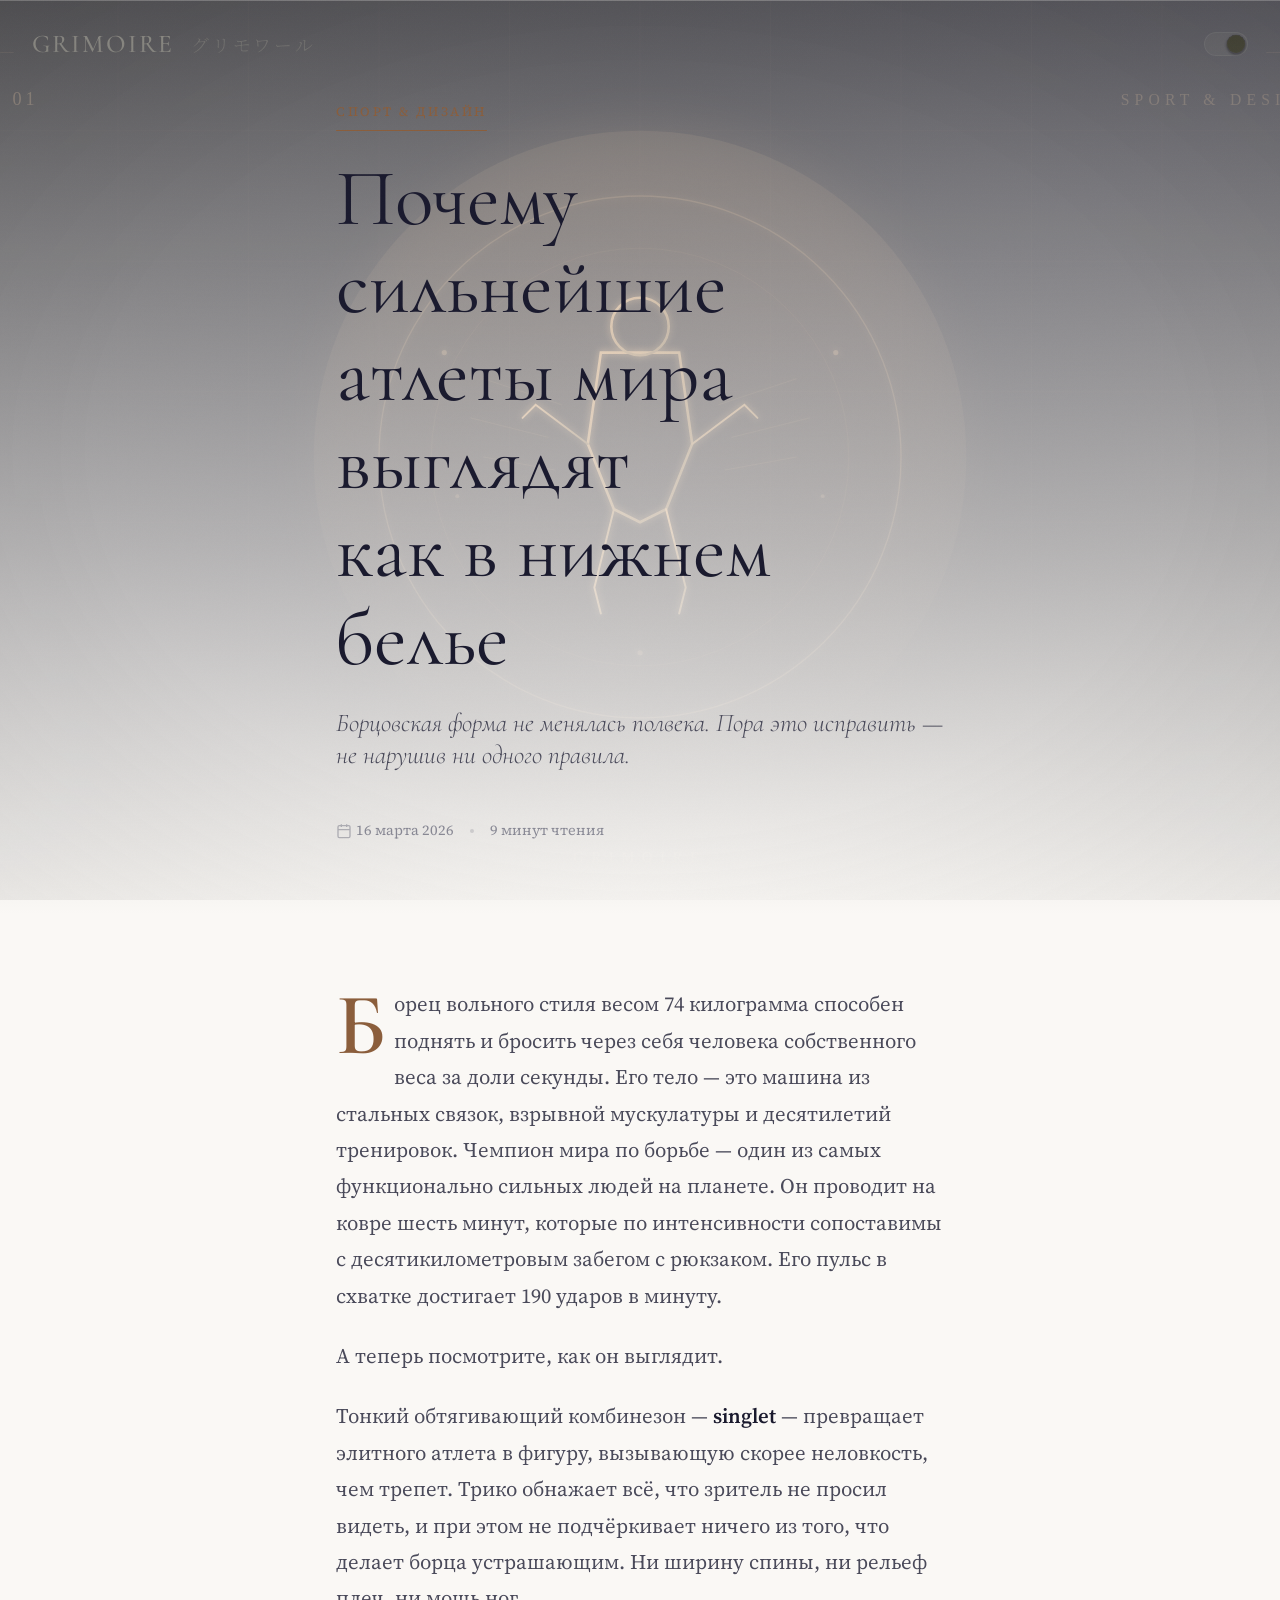
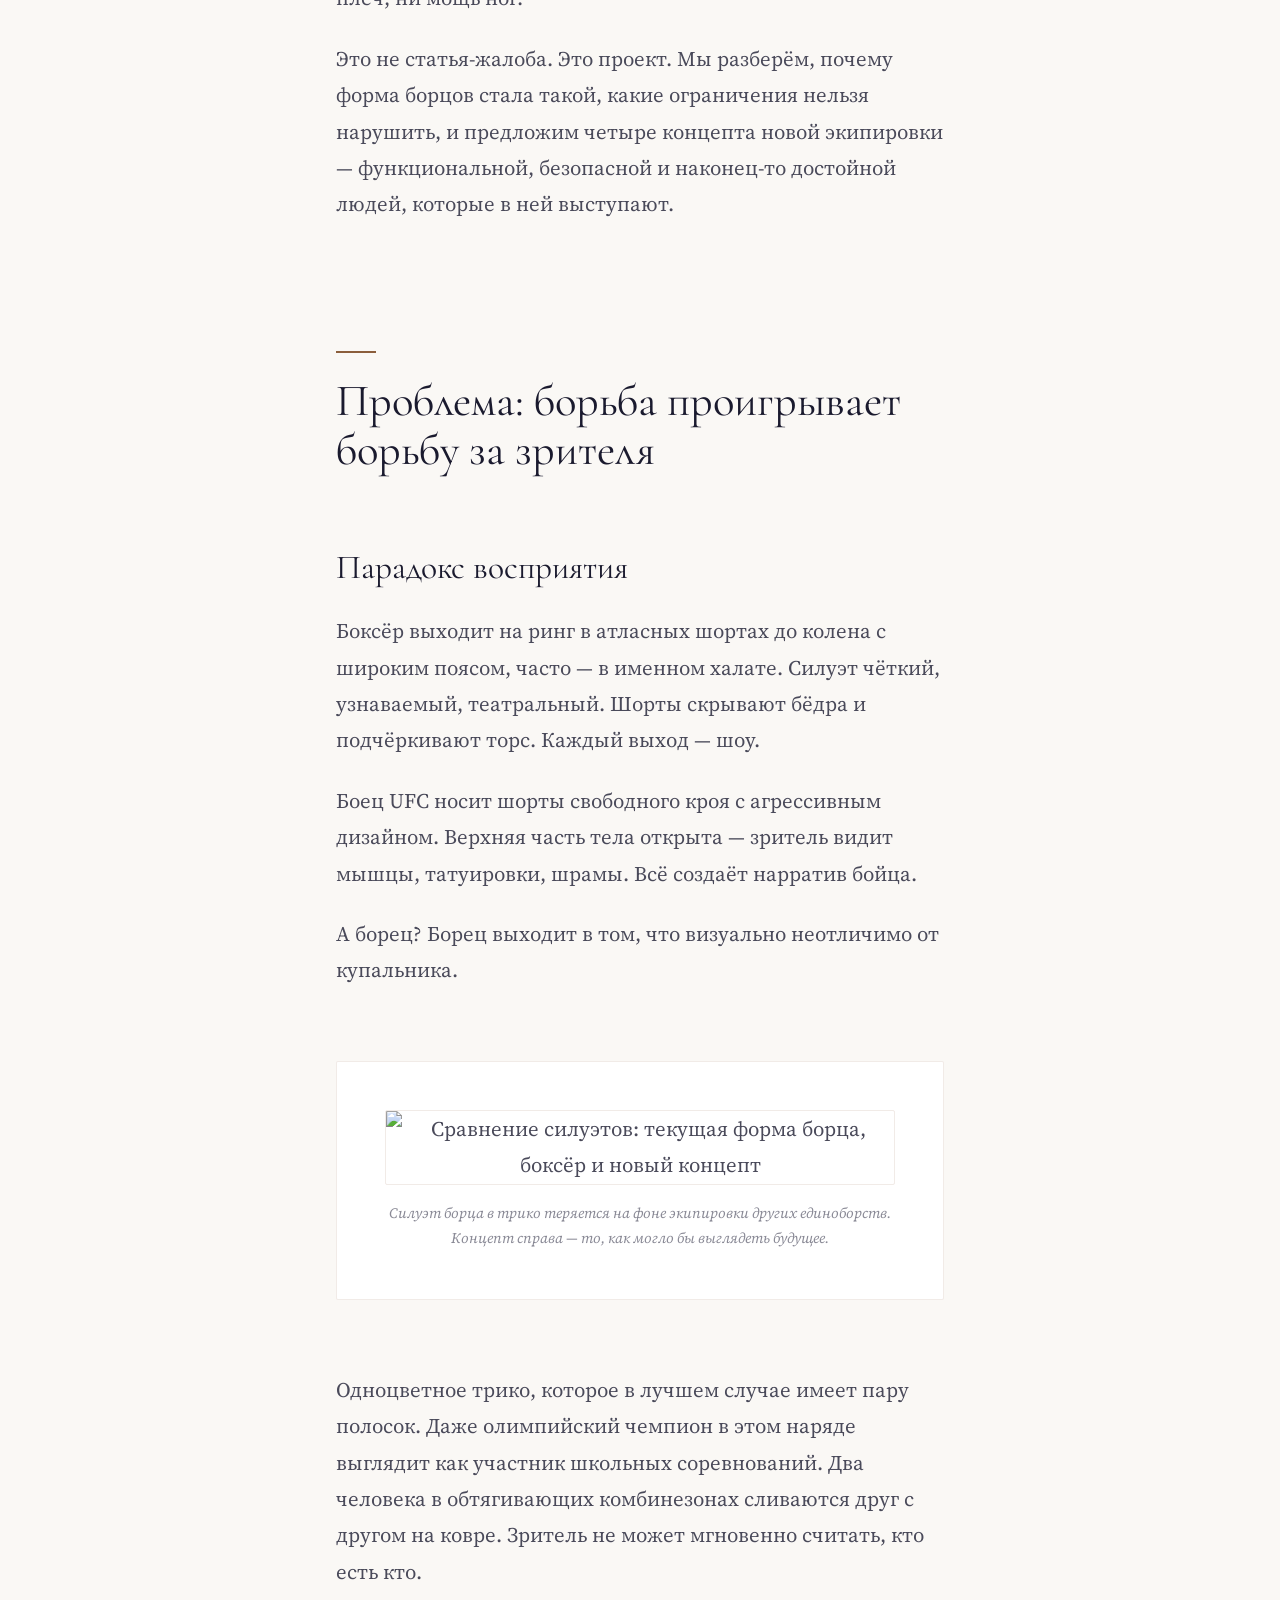
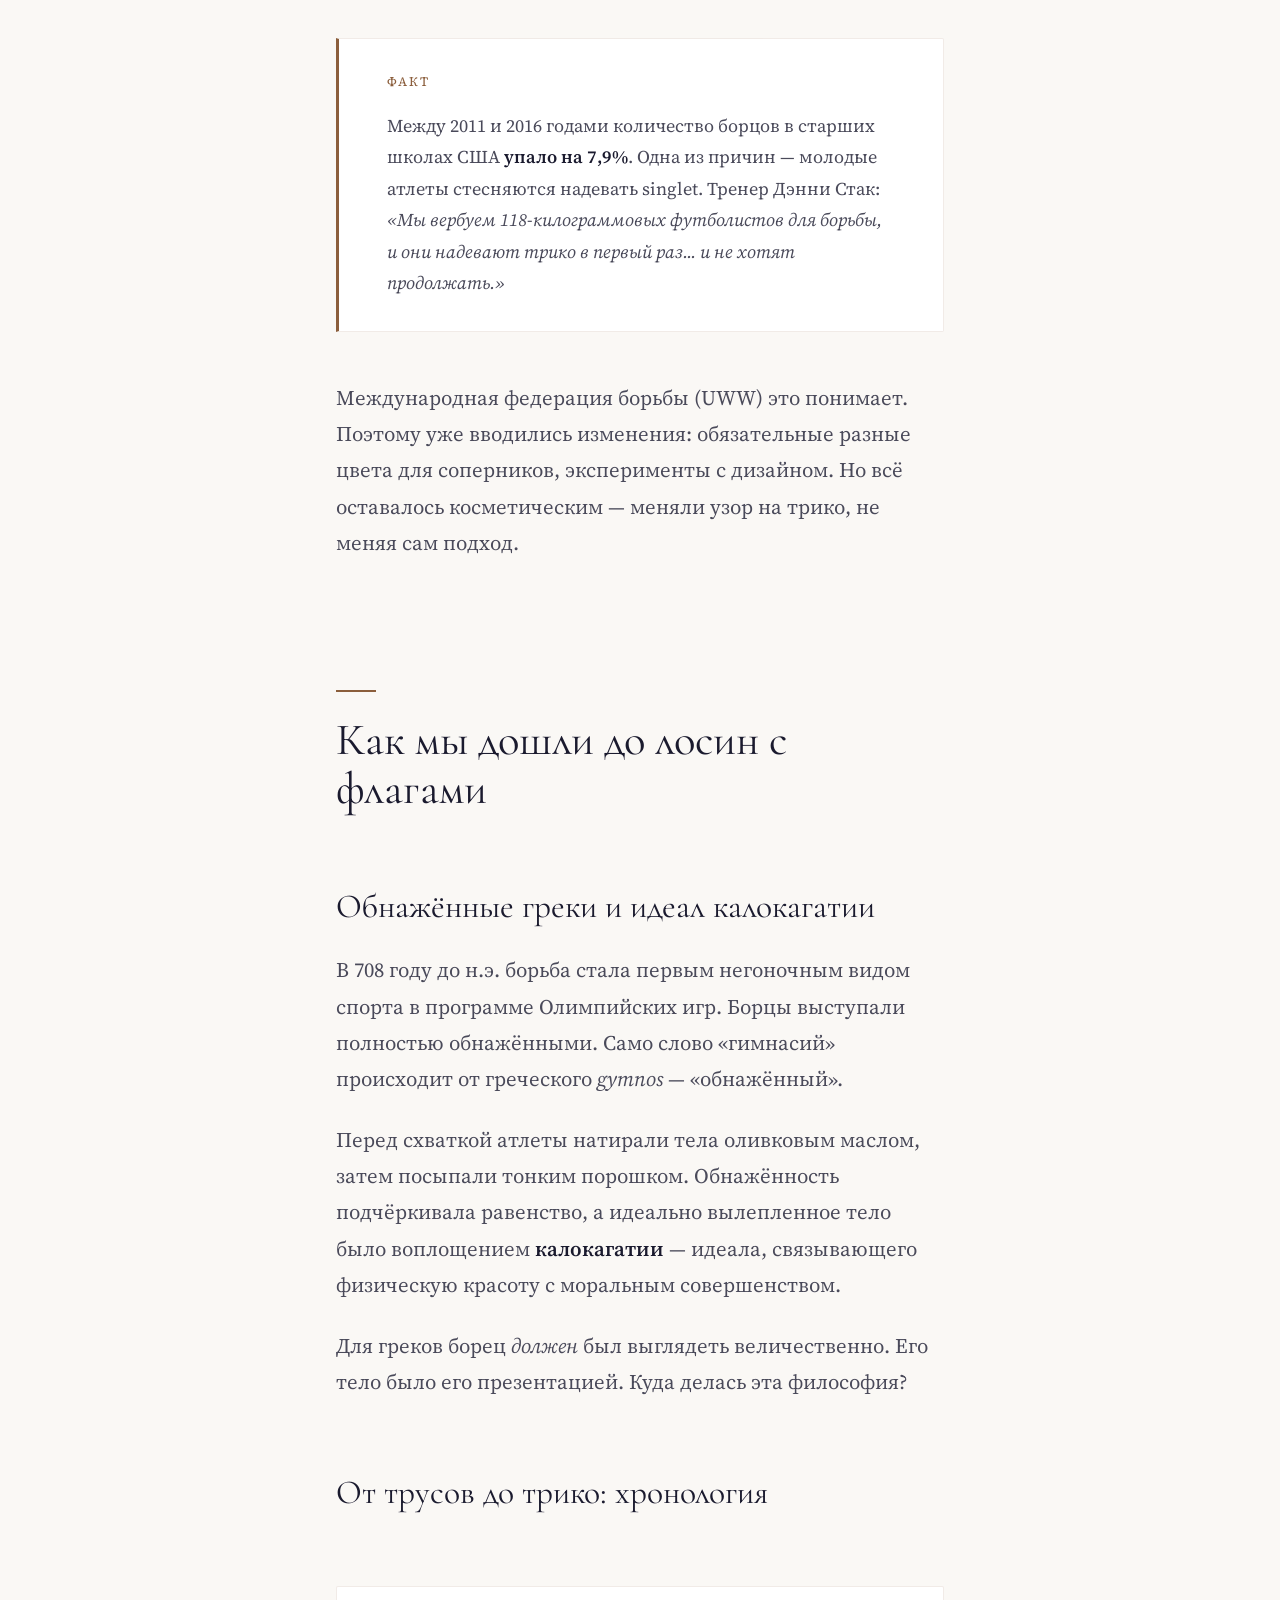
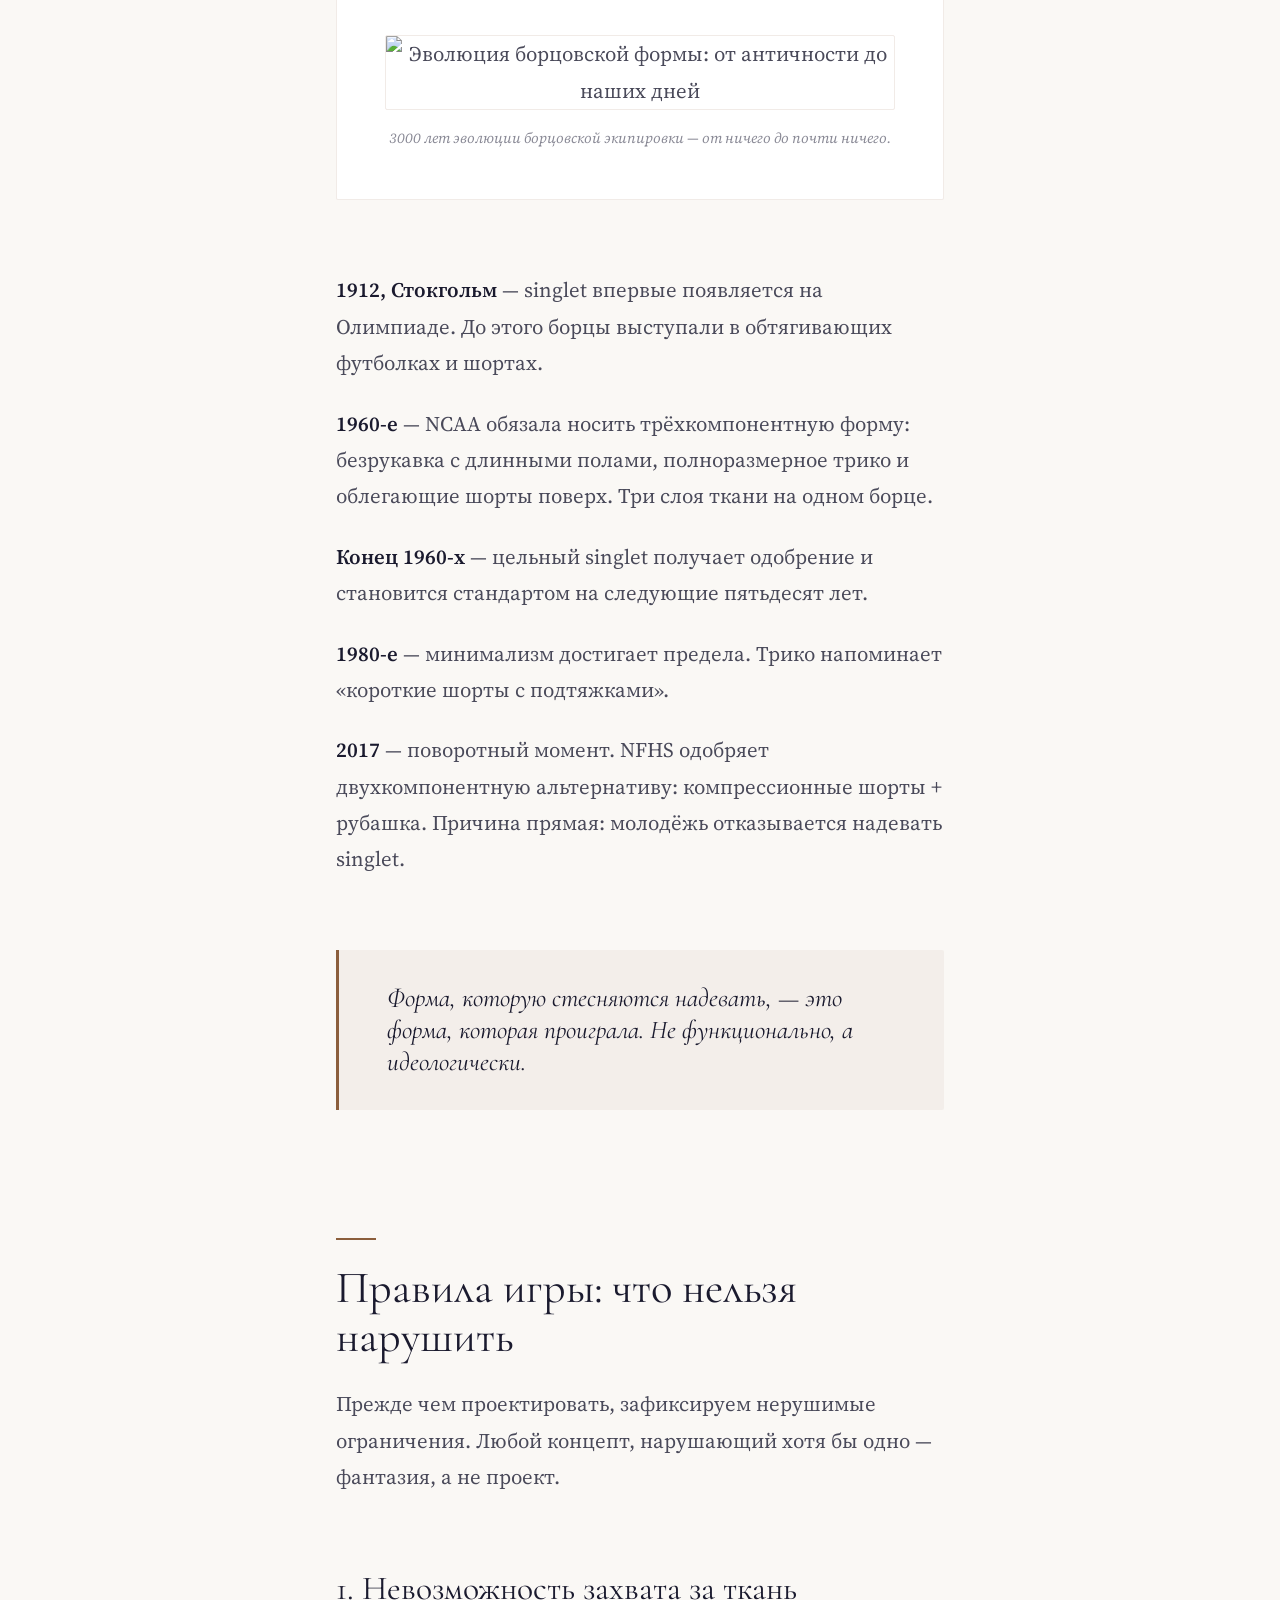
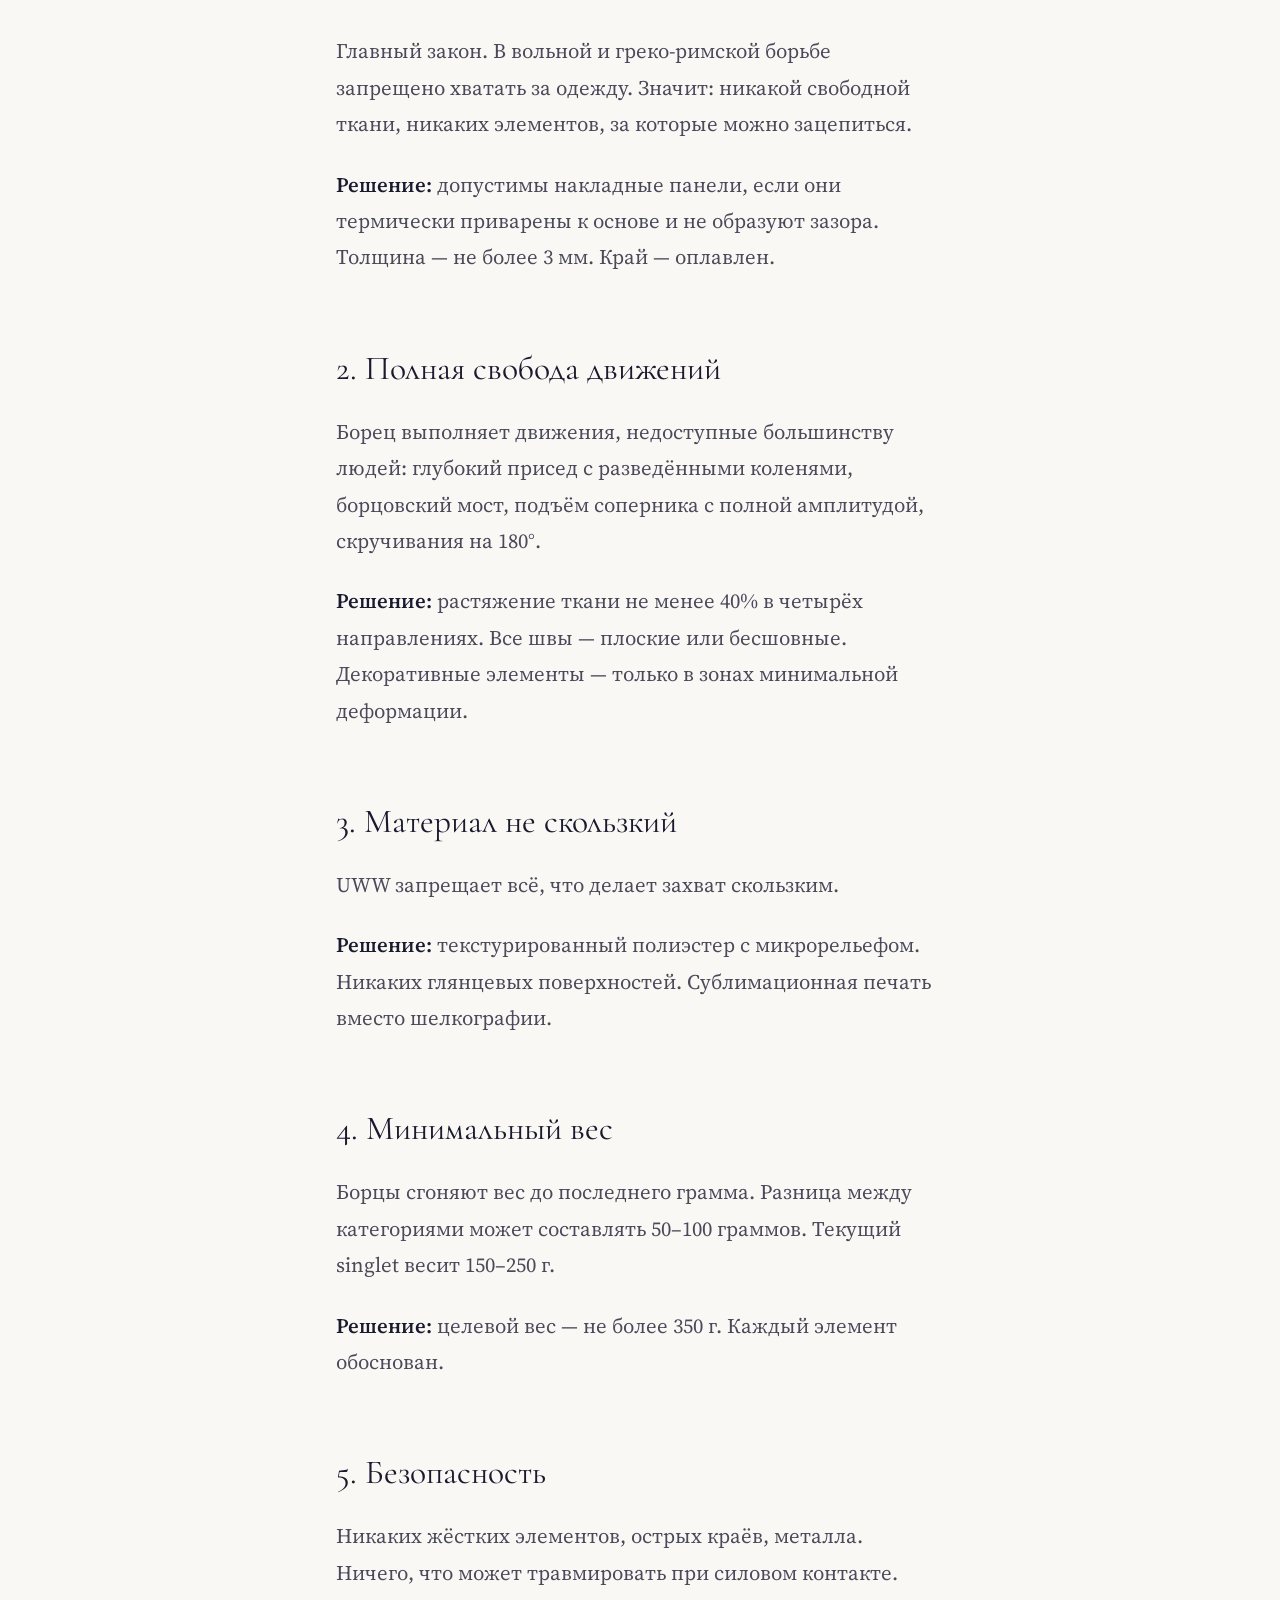
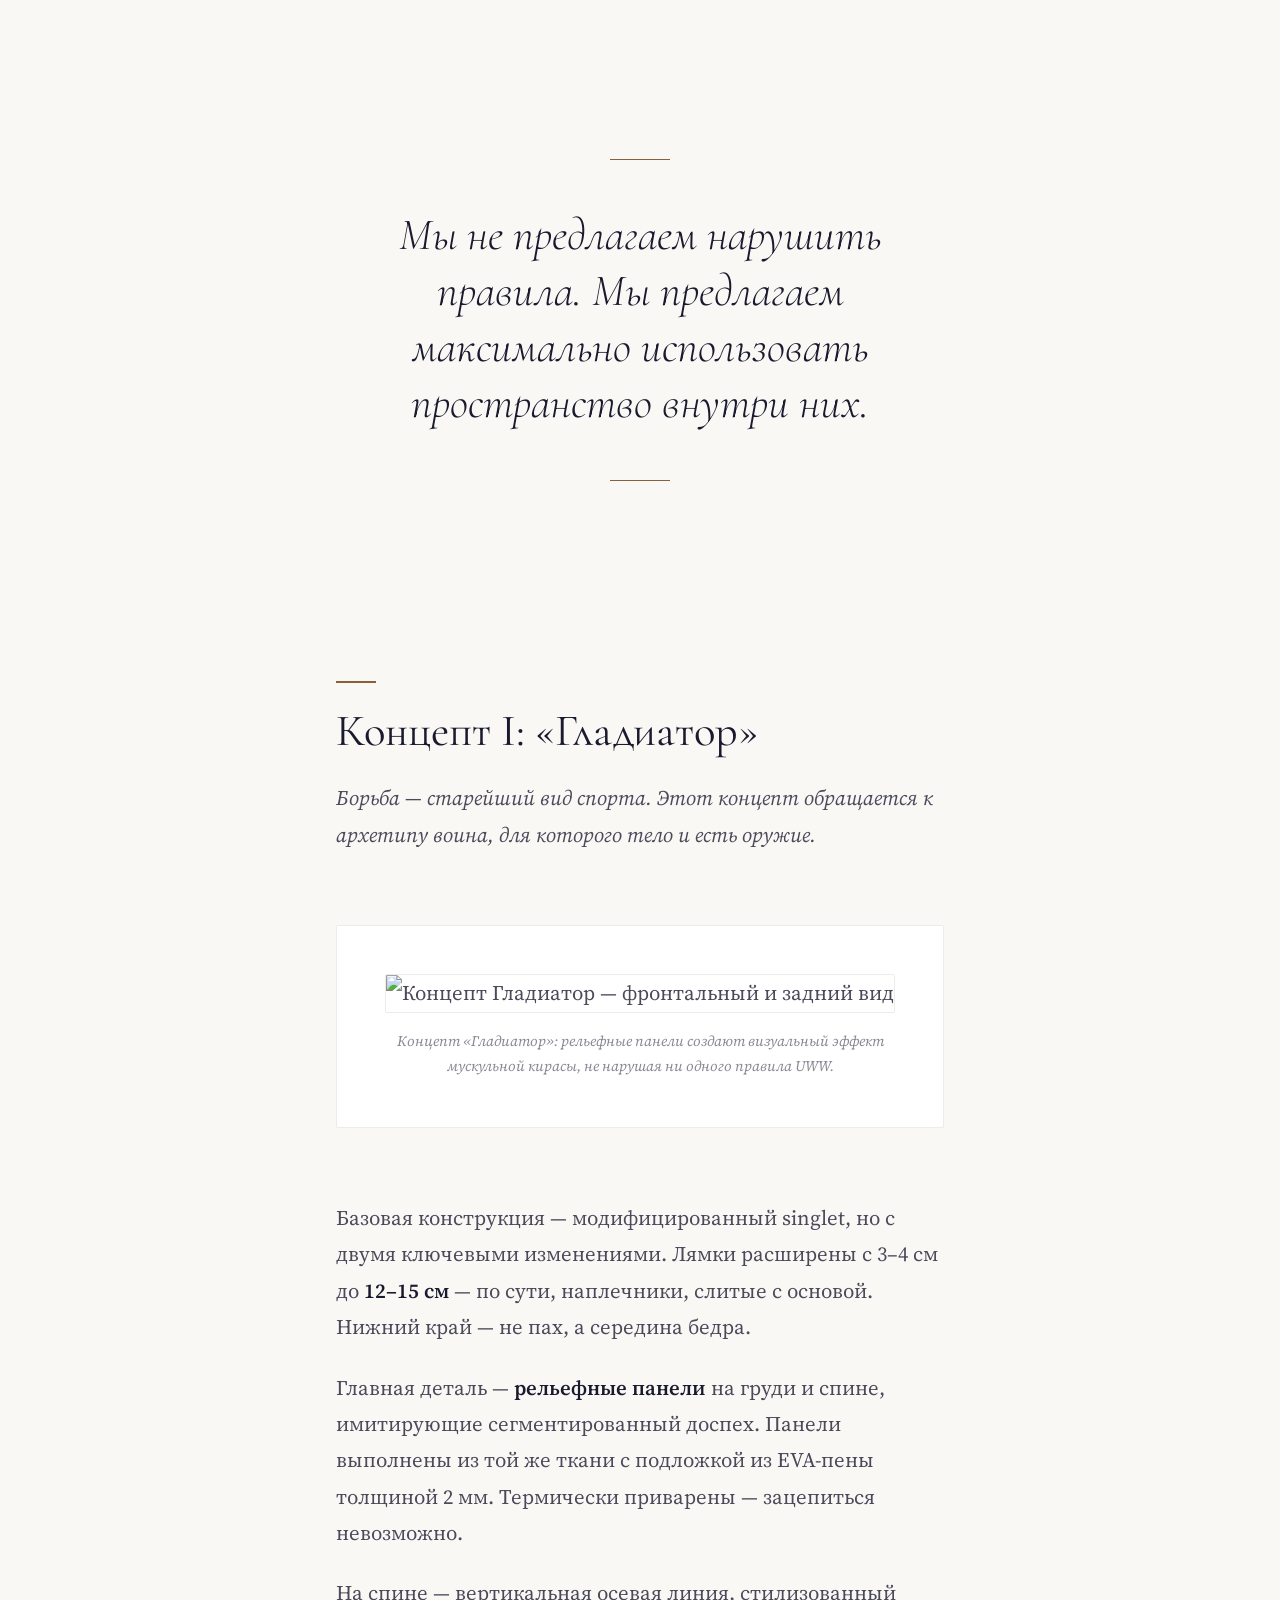
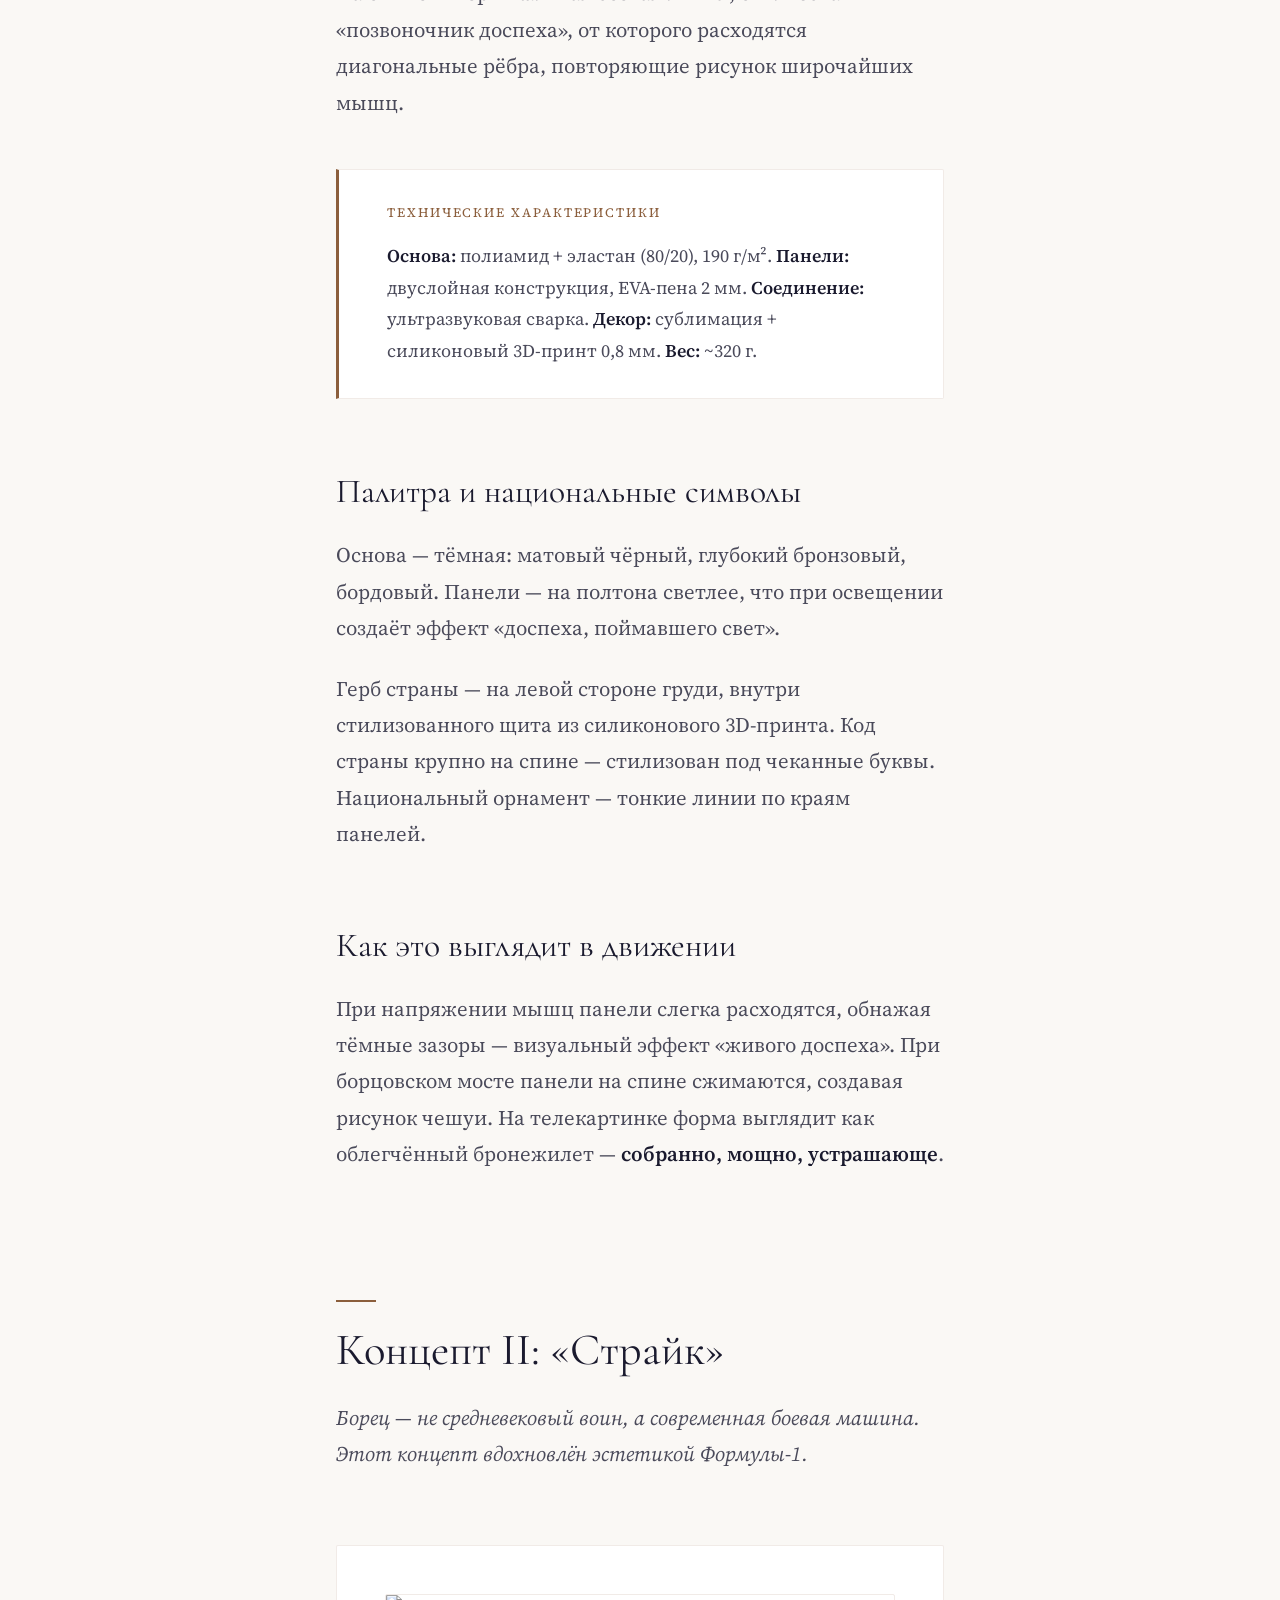
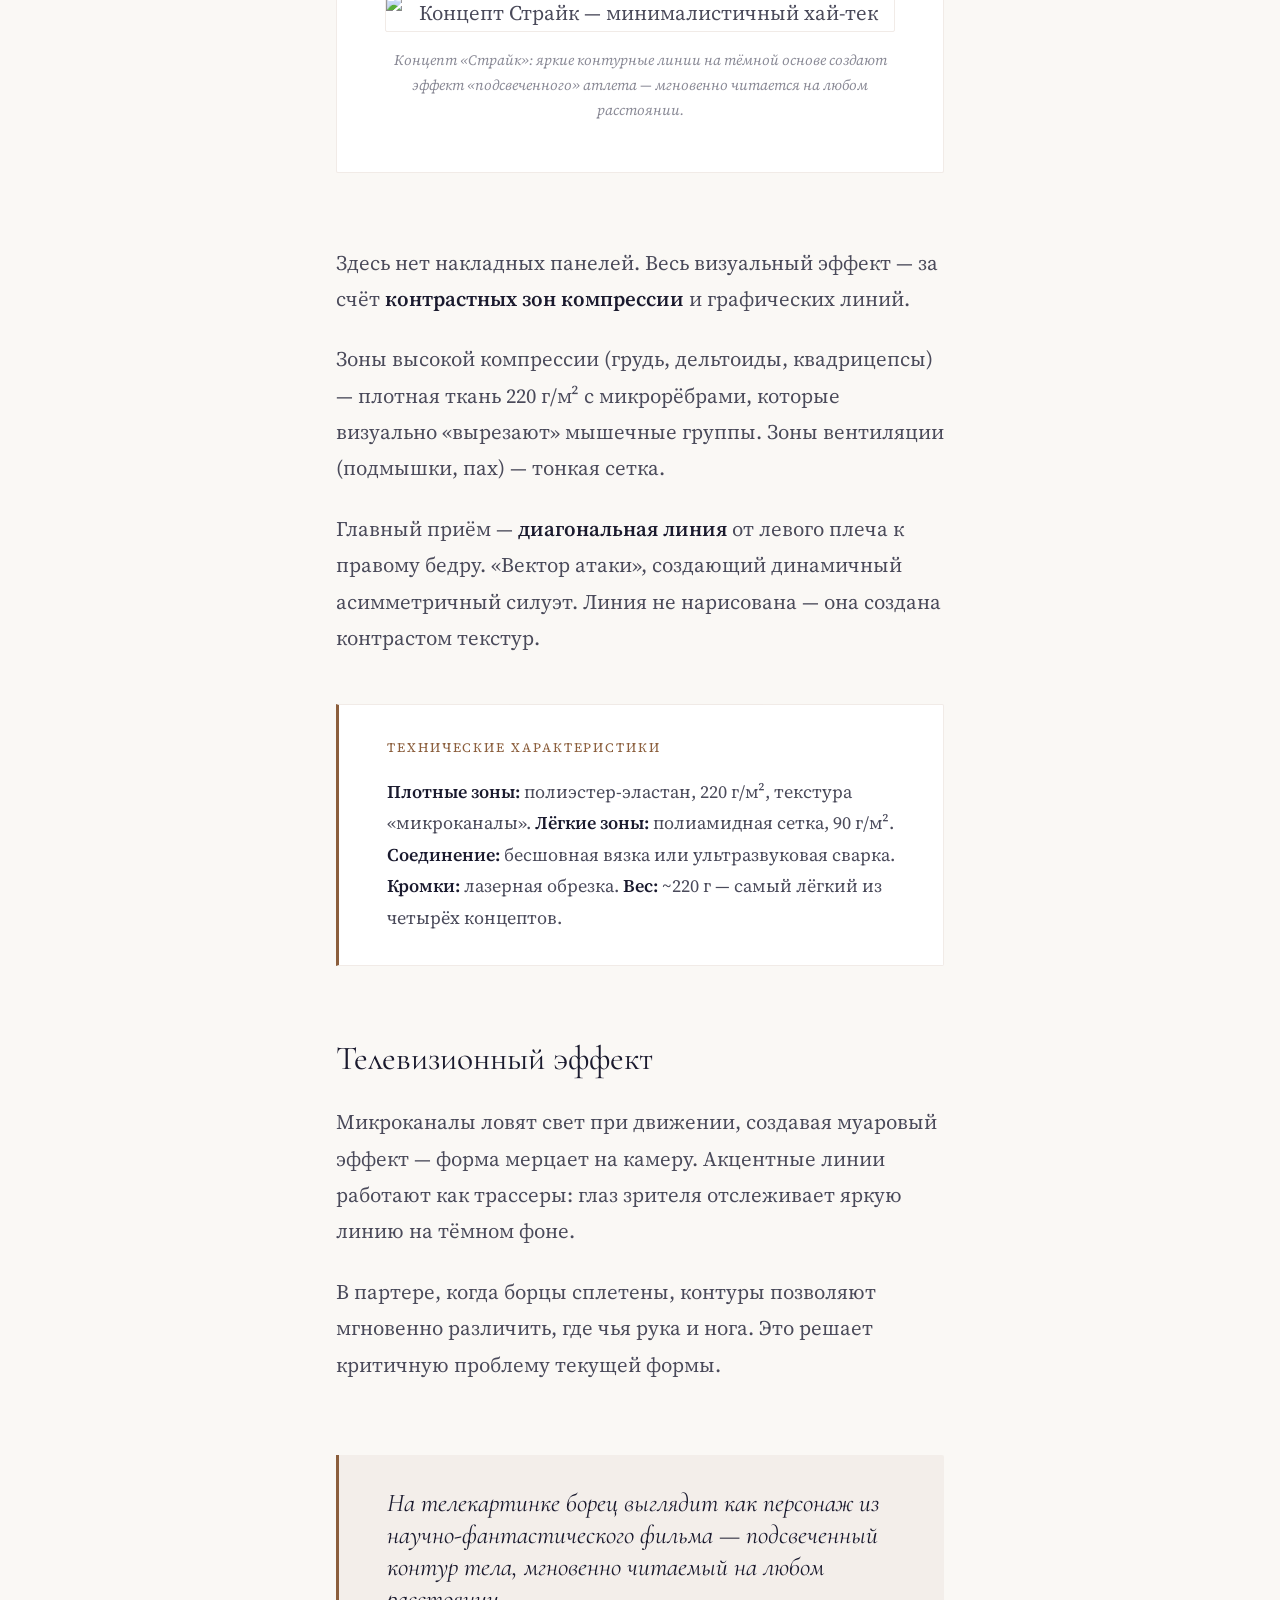
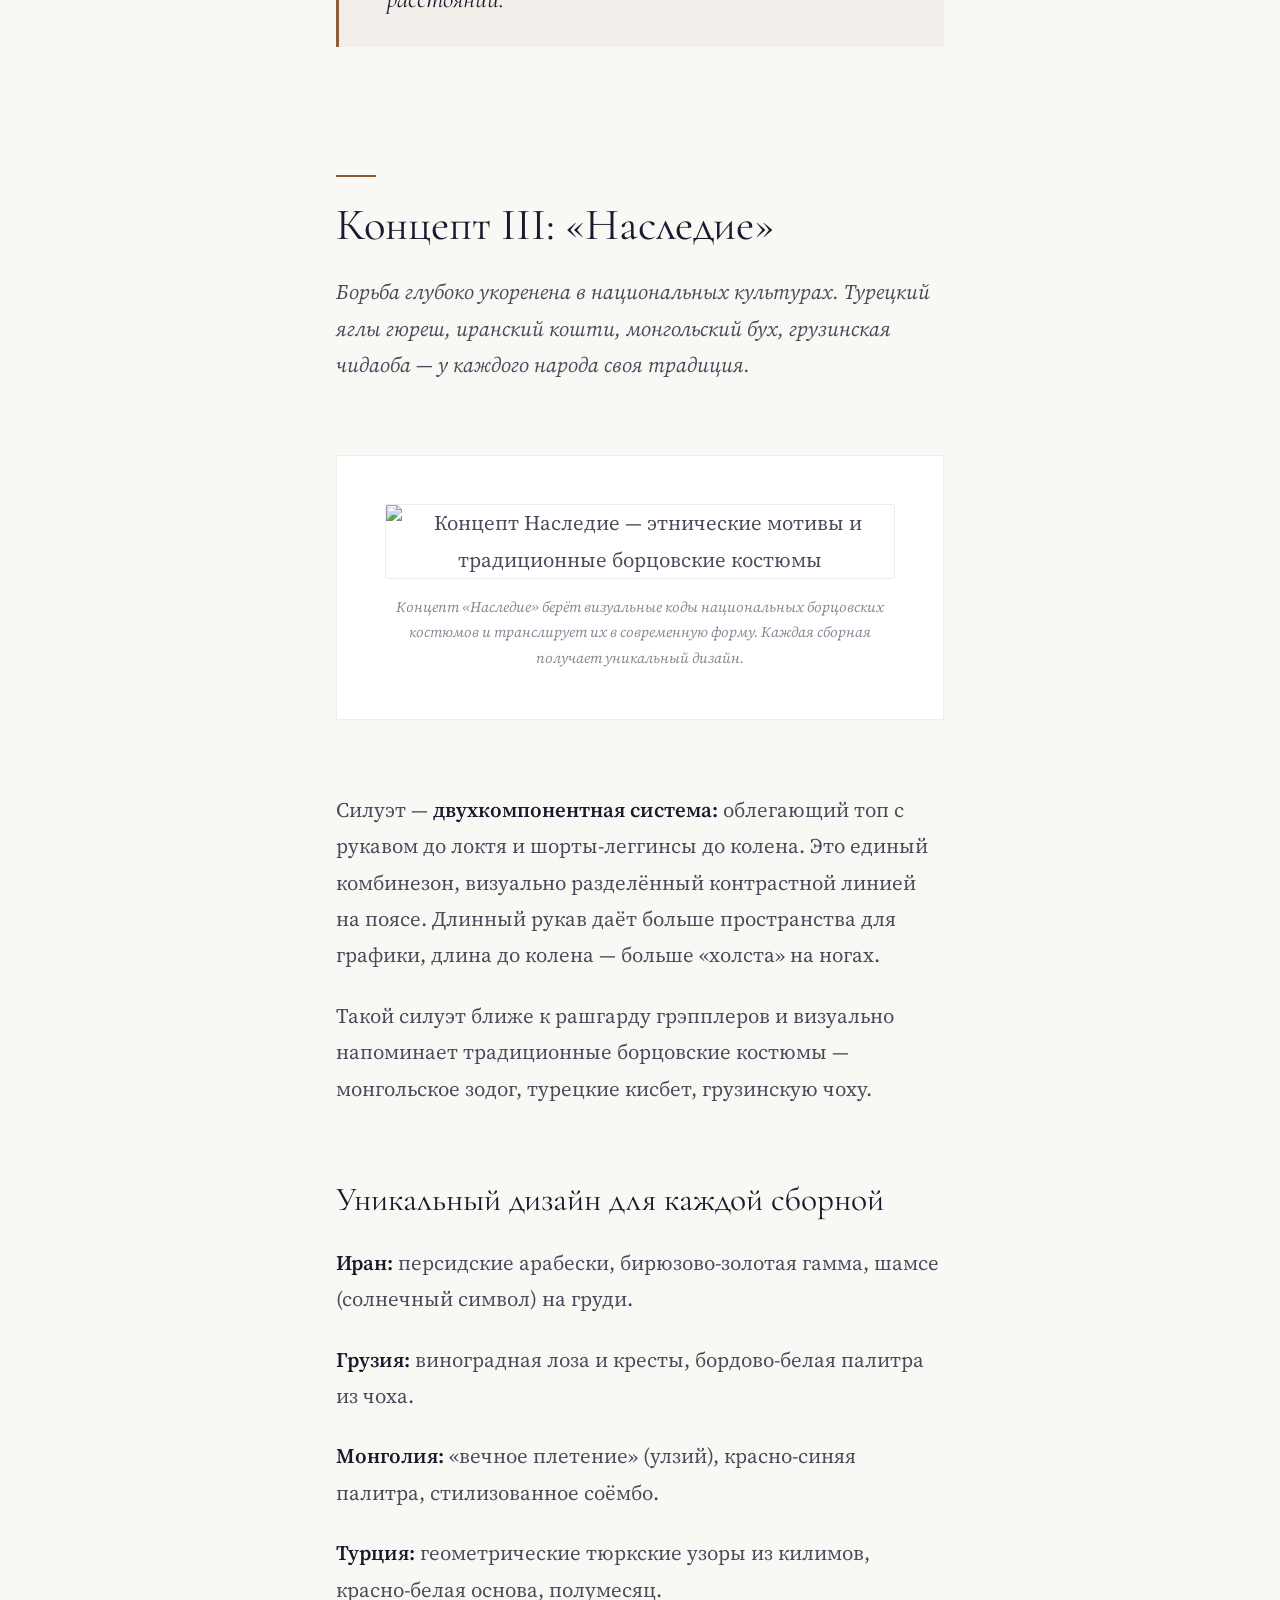
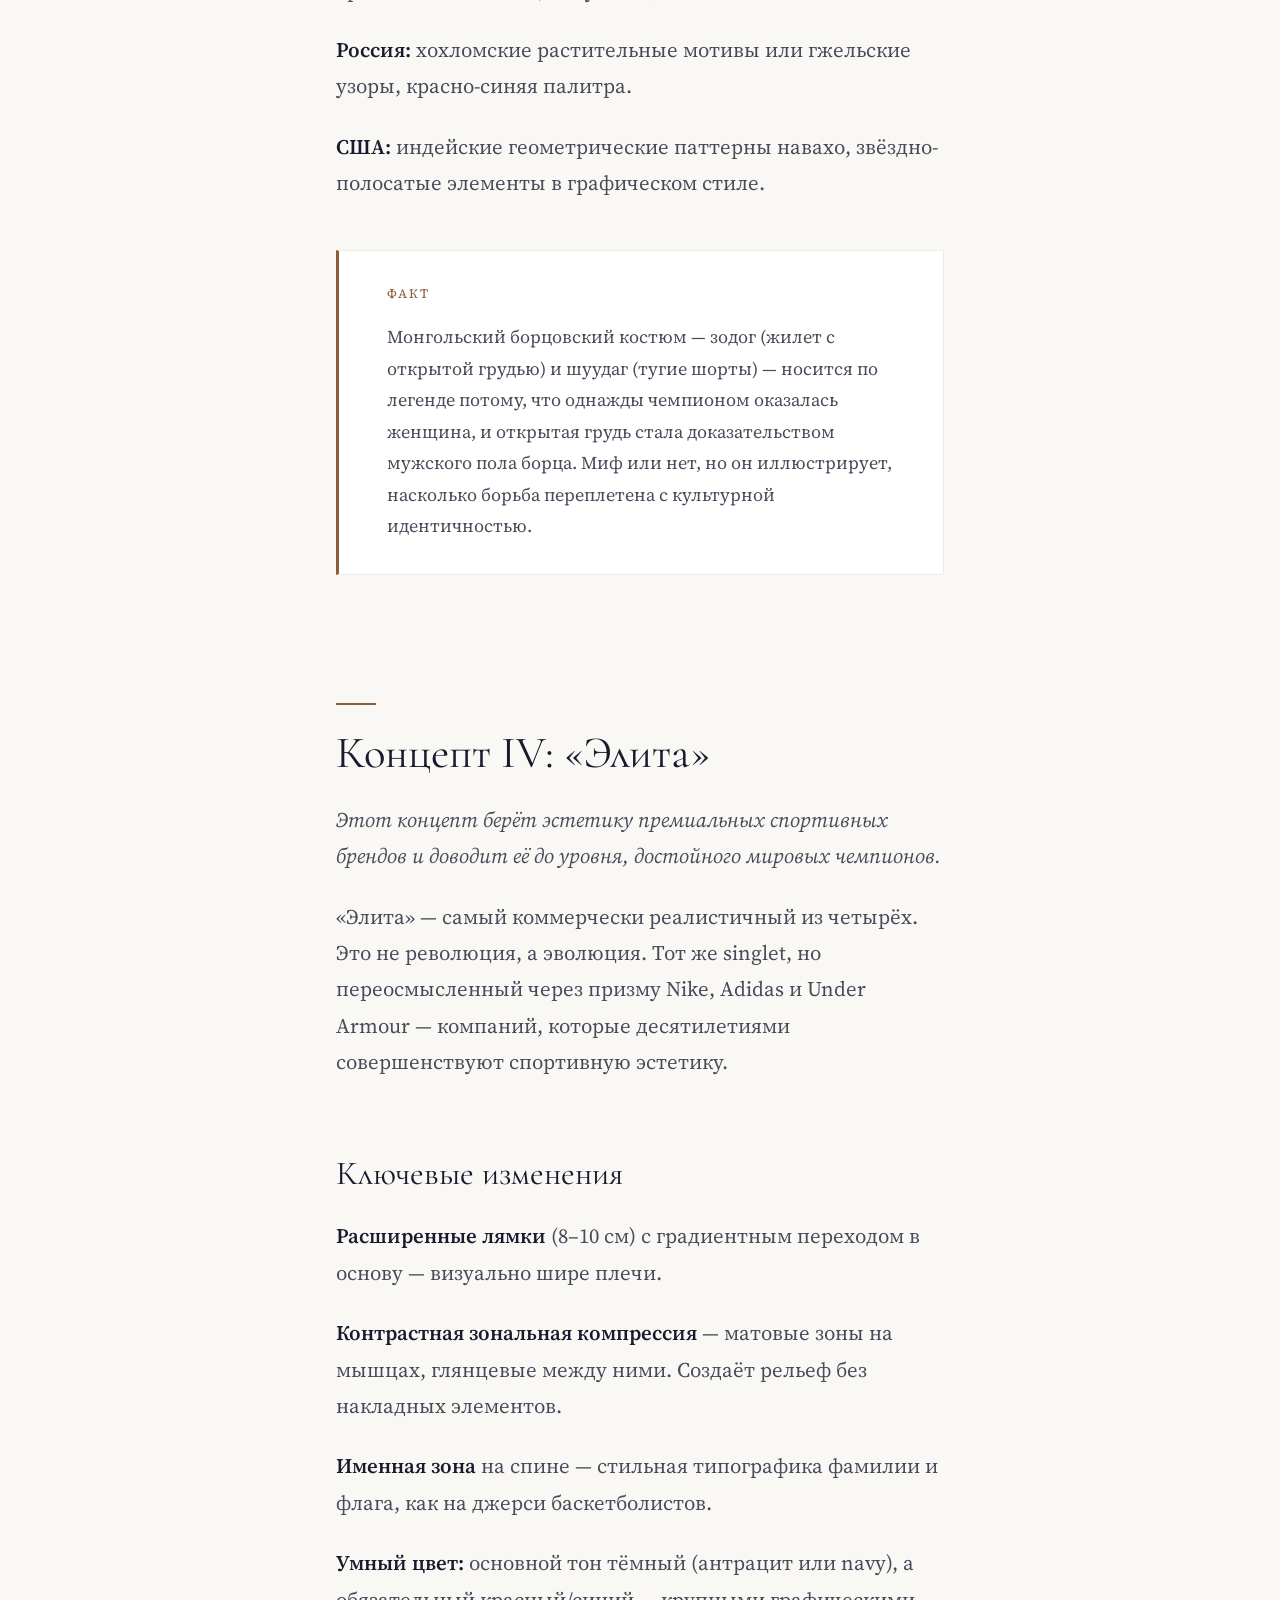
==== articles/wrestling-uniform-revolution/index.html @ c325c8a3 "Initial release: Grimoire editorial platform + first article Static site for publishing longread art" ====
<!DOCTYPE html>
<html lang="ru" data-theme="dark">
<head>
  <meta charset="UTF-8">
  <meta name="viewport" content="width=device-width, initial-scale=1.0">
  <title>Почему сильнейшие атлеты мира выглядят как в нижнем белье — Grimoire</title>
  <meta name="description" content="Чемпион мира по вольной борьбе — один из самых физически подготовленных людей на планете. Но его форма не передаёт и десятой доли этой мощи. Исследуем проблему и предлагаем 4 концепта формы, достойной гладиатора.">
  <meta property="og:title" content="Почему сильнейшие атлеты мира выглядят как в нижнем белье — Grimoire">
  <meta property="og:description" content="Исследование проблемы борцовской формы и 4 концепта новой экипировки для элитных атлетов.">
  <meta property="og:type" content="article">
  <link rel="icon" href="data:image/svg+xml,<svg xmlns='http://www.w3.org/2000/svg' viewBox='0 0 100 100'><text y='.9em' font-size='90'>📖</text></svg>">
  <link rel="stylesheet" href="../../assets/css/main.css">
  <link rel="stylesheet" href="../../assets/css/article.css">
  <style>
    body:not(.loaded) { opacity: 0; }
    body.loaded { opacity: 1; transition: opacity 0.6s ease; }
  </style>
</head>
<body>

  <!-- Reading Progress -->
  <div class="reading-progress" aria-hidden="true"></div>

  <!-- Navigation -->
  <nav class="site-nav" role="navigation" aria-label="Навигация">
    <a href="../../" class="nav-logo">
      Grimoire <span>グリモワール</span>
    </a>
    <div class="nav-actions">
      <button class="theme-toggle" aria-label="Переключить тему" aria-pressed="false" role="switch">
        <span class="sr-only">Тёмная / Светлая тема</span>
      </button>
    </div>
  </nav>

  <!-- Article Hero -->
  <header class="article-hero">
    <div class="article-hero-image">
      <img src="cover.svg" alt="Революция борцовской формы">
    </div>
    <div class="article-hero-content">
      <span class="article-category">Спорт & Дизайн</span>
      <h1 class="article-title">Почему сильнейшие атлеты мира выглядят как&nbsp;в&nbsp;нижнем белье</h1>
      <p class="article-subtitle">Борцовская форма не менялась полвека. Пора это исправить — не нарушив ни одного правила.</p>
      <div class="article-meta">
        <span class="article-meta-item">
          <svg viewBox="0 0 24 24" fill="none" stroke="currentColor" stroke-width="2"><rect x="3" y="4" width="18" height="18" rx="2"/><path d="M16 2v4M8 2v4M3 10h18"/></svg>
          16 марта 2026
        </span>
        <span class="article-meta-divider"></span>
        <span class="article-meta-item" data-reading-time>
          <svg viewBox="0 0 24 24" fill="none" stroke="currentColor" stroke-width="2"><circle cx="12" cy="12" r="10"/><path d="M12 6v6l4 2"/></svg>
          Считаем...
        </span>
      </div>
    </div>
  </header>

  <!-- TOC Sidebar -->
  <aside class="toc-sidebar" aria-label="Содержание">
    <div class="toc-title">Содержание</div>
    <ol class="toc-list"></ol>
  </aside>

  <!-- Article Content -->
  <article class="article-layout">
    <div class="article-body">

      <p class="drop-cap">Борец вольного стиля весом 74 килограмма способен поднять и бросить через себя человека собственного веса за доли секунды. Его тело — это машина из стальных связок, взрывной мускулатуры и десятилетий тренировок. Чемпион мира по борьбе — один из самых функционально сильных людей на планете. Он проводит на ковре шесть минут, которые по интенсивности сопоставимы с десятикилометровым забегом с рюкзаком. Его пульс в схватке достигает 190 ударов в минуту.</p>

      <p>А теперь посмотрите, как он выглядит.</p>

      <p>Тонкий обтягивающий комбинезон — <strong>singlet</strong> — превращает элитного атлета в фигуру, вызывающую скорее неловкость, чем трепет. Трико обнажает всё, что зритель не просил видеть, и при этом не подчёркивает ничего из того, что делает борца устрашающим. Ни ширину спины, ни рельеф плеч, ни мощь ног.</p>

      <p>Это не статья-жалоба. Это проект. Мы разберём, почему форма борцов стала такой, какие ограничения нельзя нарушить, и предложим четыре концепта новой экипировки — функциональной, безопасной и наконец-то достойной людей, которые в ней выступают.</p>


      <!-- ═══════════════════════════════════════════ -->
      <h2>Проблема: борьба проигрывает борьбу за зрителя</h2>

      <h3>Парадокс восприятия</h3>

      <p>Боксёр выходит на ринг в атласных шортах до колена с широким поясом, часто — в именном халате. Силуэт чёткий, узнаваемый, театральный. Шорты скрывают бёдра и подчёркивают торс. Каждый выход — шоу.</p>

      <p>Боец UFC носит шорты свободного кроя с агрессивным дизайном. Верхняя часть тела открыта — зритель видит мышцы, татуировки, шрамы. Всё создаёт нарратив бойца.</p>

      <p>А борец? Борец выходит в том, что визуально неотличимо от купальника.</p>

      <!-- Comparison diagram -->
      <figure class="diagram">
        <img src="images/comparison-silhouettes.svg" alt="Сравнение силуэтов: текущая форма борца, боксёр и новый концепт">
        <figcaption>Силуэт борца в трико теряется на фоне экипировки других единоборств. Концепт справа — то, как могло бы выглядеть будущее.</figcaption>
      </figure>

      <p>Одноцветное трико, которое в лучшем случае имеет пару полосок. Даже олимпийский чемпион в этом наряде выглядит как участник школьных соревнований. Два человека в обтягивающих комбинезонах сливаются друг с другом на ковре. Зритель не может мгновенно считать, кто есть кто.</p>

      <div class="info-box">
        <div class="info-box-title">Факт</div>
        <p>Между 2011 и 2016 годами количество борцов в старших школах США <strong>упало на 7,9%</strong>. Одна из причин — молодые атлеты стесняются надевать singlet. Тренер Дэнни Стак: <em>«Мы вербуем 118-килограммовых футболистов для борьбы, и они надевают трико в первый раз... и не хотят продолжать.»</em></p>
      </div>

      <p>Международная федерация борьбы (UWW) это понимает. Поэтому уже вводились изменения: обязательные разные цвета для соперников, эксперименты с дизайном. Но всё оставалось косметическим — меняли узор на трико, не меняя сам подход.</p>


      <!-- ═══════════════════════════════════════════ -->
      <h2>Как мы дошли до лосин с флагами</h2>

      <h3>Обнажённые греки и идеал калокагатии</h3>

      <p>В 708 году до н.э. борьба стала первым негоночным видом спорта в программе Олимпийских игр. Борцы выступали полностью обнажёнными. Само слово «гимнасий» происходит от греческого <em>gymnos</em> — «обнажённый».</p>

      <p>Перед схваткой атлеты натирали тела оливковым маслом, затем посыпали тонким порошком. Обнажённость подчёркивала равенство, а идеально вылепленное тело было воплощением <strong>калокагатии</strong> — идеала, связывающего физическую красоту с моральным совершенством.</p>

      <p>Для греков борец <em>должен</em> был выглядеть величественно. Его тело было его презентацией. Куда делась эта философия?</p>

      <h3>От трусов до трико: хронология</h3>

      <!-- Timeline diagram -->
      <figure class="diagram">
        <img src="images/evolution-timeline.svg" alt="Эволюция борцовской формы: от античности до наших дней">
        <figcaption>3000 лет эволюции борцовской экипировки — от ничего до почти ничего.</figcaption>
      </figure>

      <p><strong>1912, Стокгольм</strong> — singlet впервые появляется на Олимпиаде. До этого борцы выступали в обтягивающих футболках и шортах.</p>

      <p><strong>1960-е</strong> — NCAA обязала носить трёхкомпонентную форму: безрукавка с длинными полами, полноразмерное трико и облегающие шорты поверх. Три слоя ткани на одном борце.</p>

      <p><strong>Конец 1960-х</strong> — цельный singlet получает одобрение и становится стандартом на следующие пятьдесят лет.</p>

      <p><strong>1980-е</strong> — минимализм достигает предела. Трико напоминает «короткие шорты с подтяжками».</p>

      <p><strong>2017</strong> — поворотный момент. NFHS одобряет двухкомпонентную альтернативу: компрессионные шорты + рубашка. Причина прямая: молодёжь отказывается надевать singlet.</p>

      <blockquote>
        <p>Форма, которую стесняются надевать, — это форма, которая проиграла. Не функционально, а идеологически.</p>
      </blockquote>


      <!-- ═══════════════════════════════════════════ -->
      <h2>Правила игры: что нельзя нарушить</h2>

      <p>Прежде чем проектировать, зафиксируем нерушимые ограничения. Любой концепт, нарушающий хотя бы одно — фантазия, а не проект.</p>

      <h3>1. Невозможность захвата за ткань</h3>

      <p>Главный закон. В вольной и греко-римской борьбе запрещено хватать за одежду. Значит: никакой свободной ткани, никаких элементов, за которые можно зацепиться.</p>

      <p><strong>Решение:</strong> допустимы накладные панели, если они термически приварены к основе и не образуют зазора. Толщина — не более 3 мм. Край — оплавлен.</p>

      <h3>2. Полная свобода движений</h3>

      <p>Борец выполняет движения, недоступные большинству людей: глубокий присед с разведёнными коленями, борцовский мост, подъём соперника с полной амплитудой, скручивания на 180°.</p>

      <p><strong>Решение:</strong> растяжение ткани не менее 40% в четырёх направлениях. Все швы — плоские или бесшовные. Декоративные элементы — только в зонах минимальной деформации.</p>

      <h3>3. Материал не скользкий</h3>

      <p>UWW запрещает всё, что делает захват скользким.</p>

      <p><strong>Решение:</strong> текстурированный полиэстер с микрорельефом. Никаких глянцевых поверхностей. Сублимационная печать вместо шелкографии.</p>

      <h3>4. Минимальный вес</h3>

      <p>Борцы сгоняют вес до последнего грамма. Разница между категориями может составлять 50–100 граммов. Текущий singlet весит 150–250 г.</p>

      <p><strong>Решение:</strong> целевой вес — не более 350 г. Каждый элемент обоснован.</p>

      <h3>5. Безопасность</h3>

      <p>Никаких жёстких элементов, острых краёв, металла. Ничего, что может травмировать при силовом контакте.</p>

      <div class="pull-quote">
        <p>Мы не предлагаем нарушить правила. Мы предлагаем максимально использовать пространство внутри них.</p>
      </div>


      <!-- ═══════════════════════════════════════════ -->
      <h2>Концепт I: «Гладиатор»</h2>

      <p><em>Борьба — старейший вид спорта. Этот концепт обращается к архетипу воина, для которого тело и есть оружие.</em></p>

      <figure class="diagram">
        <img src="images/gladiator-concept.svg" alt="Концепт Гладиатор — фронтальный и задний вид">
        <figcaption>Концепт «Гладиатор»: рельефные панели создают визуальный эффект мускульной кирасы, не нарушая ни одного правила UWW.</figcaption>
      </figure>

      <p>Базовая конструкция — модифицированный singlet, но с двумя ключевыми изменениями. Лямки расширены с 3–4 см до <strong>12–15 см</strong> — по сути, наплечники, слитые с основой. Нижний край — не пах, а середина бедра.</p>

      <p>Главная деталь — <strong>рельефные панели</strong> на груди и спине, имитирующие сегментированный доспех. Панели выполнены из той же ткани с подложкой из EVA-пены толщиной 2 мм. Термически приварены — зацепиться невозможно.</p>

      <p>На спине — вертикальная осевая линия, стилизованный «позвоночник доспеха», от которого расходятся диагональные рёбра, повторяющие рисунок широчайших мышц.</p>

      <div class="info-box">
        <div class="info-box-title">Технические характеристики</div>
        <p><strong>Основа:</strong> полиамид + эластан (80/20), 190 г/м². <strong>Панели:</strong> двуслойная конструкция, EVA-пена 2 мм. <strong>Соединение:</strong> ультразвуковая сварка. <strong>Декор:</strong> сублимация + силиконовый 3D-принт 0,8 мм. <strong>Вес:</strong> ~320 г.</p>
      </div>

      <h3>Палитра и национальные символы</h3>

      <p>Основа — тёмная: матовый чёрный, глубокий бронзовый, бордовый. Панели — на полтона светлее, что при освещении создаёт эффект «доспеха, поймавшего свет».</p>

      <p>Герб страны — на левой стороне груди, внутри стилизованного щита из силиконового 3D-принта. Код страны крупно на спине — стилизован под чеканные буквы. Национальный орнамент — тонкие линии по краям панелей.</p>

      <h3>Как это выглядит в движении</h3>

      <p>При напряжении мышц панели слегка расходятся, обнажая тёмные зазоры — визуальный эффект «живого доспеха». При борцовском мосте панели на спине сжимаются, создавая рисунок чешуи. На телекартинке форма выглядит как облегчённый бронежилет — <strong>собранно, мощно, устрашающе</strong>.</p>


      <!-- ═══════════════════════════════════════════ -->
      <h2>Концепт II: «Страйк»</h2>

      <p><em>Борец — не средневековый воин, а современная боевая машина. Этот концепт вдохновлён эстетикой Формулы-1.</em></p>

      <figure class="diagram">
        <img src="images/strike-concept.svg" alt="Концепт Страйк — минималистичный хай-тек">
        <figcaption>Концепт «Страйк»: яркие контурные линии на тёмной основе создают эффект «подсвеченного» атлета — мгновенно читается на любом расстоянии.</figcaption>
      </figure>

      <p>Здесь нет накладных панелей. Весь визуальный эффект — за счёт <strong>контрастных зон компрессии</strong> и графических линий.</p>

      <p>Зоны высокой компрессии (грудь, дельтоиды, квадрицепсы) — плотная ткань 220 г/м² с микрорёбрами, которые визуально «вырезают» мышечные группы. Зоны вентиляции (подмышки, пах) — тонкая сетка.</p>

      <p>Главный приём — <strong>диагональная линия</strong> от левого плеча к правому бедру. «Вектор атаки», создающий динамичный асимметричный силуэт. Линия не нарисована — она создана контрастом текстур.</p>

      <div class="info-box">
        <div class="info-box-title">Технические характеристики</div>
        <p><strong>Плотные зоны:</strong> полиэстер-эластан, 220 г/м², текстура «микроканалы». <strong>Лёгкие зоны:</strong> полиамидная сетка, 90 г/м². <strong>Соединение:</strong> бесшовная вязка или ультразвуковая сварка. <strong>Кромки:</strong> лазерная обрезка. <strong>Вес:</strong> ~220 г — самый лёгкий из четырёх концептов.</p>
      </div>

      <h3>Телевизионный эффект</h3>

      <p>Микроканалы ловят свет при движении, создавая муаровый эффект — форма мерцает на камеру. Акцентные линии работают как трассеры: глаз зрителя отслеживает яркую линию на тёмном фоне.</p>

      <p>В партере, когда борцы сплетены, контуры позволяют мгновенно различить, где чья рука и нога. Это решает критичную проблему текущей формы.</p>

      <blockquote>
        <p>На телекартинке борец выглядит как персонаж из научно-фантастического фильма — подсвеченный контур тела, мгновенно читаемый на любом расстоянии.</p>
      </blockquote>


      <!-- ═══════════════════════════════════════════ -->
      <h2>Концепт III: «Наследие»</h2>

      <p><em>Борьба глубоко укоренена в национальных культурах. Турецкий яглы гюреш, иранский кошти, монгольский бух, грузинская чидаоба — у каждого народа своя традиция.</em></p>

      <figure class="diagram">
        <img src="images/heritage-concept.svg" alt="Концепт Наследие — этнические мотивы и традиционные борцовские костюмы">
        <figcaption>Концепт «Наследие» берёт визуальные коды национальных борцовских костюмов и транслирует их в современную форму. Каждая сборная получает уникальный дизайн.</figcaption>
      </figure>

      <p>Силуэт — <strong>двухкомпонентная система:</strong> облегающий топ с рукавом до локтя и шорты-леггинсы до колена. Это единый комбинезон, визуально разделённый контрастной линией на поясе. Длинный рукав даёт больше пространства для графики, длина до колена — больше «холста» на ногах.</p>

      <p>Такой силуэт ближе к рашгарду грэпплеров и визуально напоминает традиционные борцовские костюмы — монгольское зодог, турецкие кисбет, грузинскую чоху.</p>

      <h3>Уникальный дизайн для каждой сборной</h3>

      <p><strong>Иран:</strong> персидские арабески, бирюзово-золотая гамма, шамсе (солнечный символ) на груди.</p>
      <p><strong>Грузия:</strong> виноградная лоза и кресты, бордово-белая палитра из чоха.</p>
      <p><strong>Монголия:</strong> «вечное плетение» (улзий), красно-синяя палитра, стилизованное соёмбо.</p>
      <p><strong>Турция:</strong> геометрические тюркские узоры из килимов, красно-белая основа, полумесяц.</p>
      <p><strong>Россия:</strong> хохломские растительные мотивы или гжельские узоры, красно-синяя палитра.</p>
      <p><strong>США:</strong> индейские геометрические паттерны навахо, звёздно-полосатые элементы в графическом стиле.</p>

      <div class="info-box">
        <div class="info-box-title">Факт</div>
        <p>Монгольский борцовский костюм — зодог (жилет с открытой грудью) и шуудаг (тугие шорты) — носится по легенде потому, что однажды чемпионом оказалась женщина, и открытая грудь стала доказательством мужского пола борца. Миф или нет, но он иллюстрирует, насколько борьба переплетена с культурной идентичностью.</p>
      </div>


      <!-- ═══════════════════════════════════════════ -->
      <h2>Концепт IV: «Элита»</h2>

      <p><em>Этот концепт берёт эстетику премиальных спортивных брендов и доводит её до уровня, достойного мировых чемпионов.</em></p>

      <p>«Элита» — самый коммерчески реалистичный из четырёх. Это не революция, а эволюция. Тот же singlet, но переосмысленный через призму Nike, Adidas и Under Armour — компаний, которые десятилетиями совершенствуют спортивную эстетику.</p>

      <h3>Ключевые изменения</h3>

      <p><strong>Расширенные лямки</strong> (8–10 см) с градиентным переходом в основу — визуально шире плечи.</p>

      <p><strong>Контрастная зональная компрессия</strong> — матовые зоны на мышцах, глянцевые между ними. Создаёт рельеф без накладных элементов.</p>

      <p><strong>Именная зона</strong> на спине — стильная типографика фамилии и флага, как на джерси баскетболистов.</p>

      <p><strong>Умный цвет:</strong> основной тон тёмный (антрацит или navy), а обязательный красный/синий — крупными графическими блоками вместо заливки всей формы.</p>

      <div class="info-box">
        <div class="info-box-title">Вес и цена</div>
        <p><strong>Вес:</strong> ~250 г — почти как текущий singlet. <strong>Ориентировочная цена:</strong> $60–80 (сопоставимо с текущими). <strong>Срок внедрения:</strong> самый быстрый — не требует новых технологий.</p>
      </div>


      <!-- ═══════════════════════════════════════════ -->
      <h2>Что дальше</h2>

      <p>Четыре концепта — четыре разных ответа на один вопрос: как сделать так, чтобы форма соответствовала атлету.</p>

      <p>«Гладиатор» создаёт образ воина. «Страйк» решает телевизионную проблему. «Наследие» превращает каждую сборную в уникальный бренд. «Элита» — самый реалистичный путь, не требующий революции.</p>

      <p>Все четыре концепта соблюдают правила UWW. Все четыре — функциональны. Все четыре — технологически реализуемы уже сегодня.</p>

      <blockquote>
        <p>Борьба — один из древнейших видов спорта на Земле. Борцы — одни из самых физически совершенных атлетов в мире. Их форма должна говорить об этом громче, чем лосины с флагом.</p>
      </blockquote>

      <p>В 2017 году борцовское сообщество уже признало: singlet — проблема. Альтернативная двухкомпонентная форма была одобрена. Дверь открыта. Вопрос только в том, кто войдёт первым — UWW, Nike или какой-нибудь стартап, который решит, что борцы заслуживают лучшего.</p>

      <p>Потому что они заслуживают.</p>


      <!-- Footnotes -->
      <section class="footnotes">
        <h2>Источники и ссылки</h2>
        <ol>
          <li>United World Wrestling (UWW) — официальные правила экипировки, обновление январь 2025</li>
          <li>NFHS (National Federation of State High School Associations) — альтернативная форма, правила 2017</li>
          <li>NCAA Wrestling Rules — изменения формы 2019</li>
          <li>Древнегреческие Олимпийские игры — борьба включена в программу с 708 до н.э.</li>
          <li>Статистика NFHSA: снижение числа борцов в школах на 7,9% (2011–2016)</li>
          <li>Дэн Гейбл — золото Олимпиады, Мюнхен 1972</li>
        </ol>
      </section>

    </div>
  </article>

  <!-- Article Footer -->
  <div class="article-footer">
    <div class="article-tags">
      <span class="article-tag">Борьба</span>
      <span class="article-tag">Дизайн</span>
      <span class="article-tag">Спортивная форма</span>
      <span class="article-tag">UWW</span>
      <span class="article-tag">Концепт</span>
      <span class="article-tag">Олимпиада</span>
    </div>
  </div>

  <!-- Back to Top -->
  <button class="back-to-top" aria-label="Наверх">
    <svg viewBox="0 0 24 24" fill="none" stroke="currentColor" stroke-width="2" stroke-linecap="round" stroke-linejoin="round">
      <path d="M18 15l-6-6-6 6"/>
    </svg>
  </button>

  <!-- Site Footer -->
  <footer class="site-footer">
    <div class="footer-divider" aria-hidden="true"></div>
    <div class="footer-logo">Grimoire</div>
    <ul class="footer-links">
      <li><a href="../../">Все статьи</a></li>
      <li><a href="https://github.com/luvor/grimoire" target="_blank" rel="noopener">GitHub</a></li>
    </ul>
    <p class="footer-copy">Каждая идея заслуживает глубокого исследования.</p>
  </footer>

  <script src="../../assets/js/main.js"></script>
  <script src="../../assets/js/article.js"></script>
</body>
</html>
---- assets/css/main.css ----
/* ═══════════════════════════════════════════════════════
   GRIMOIRE — Design System & Core Styles
   A premium editorial platform for ideas and research
   ═══════════════════════════════════════════════════════ */

/* ── Fonts ─────────────────────────────────────────── */
@import url('https://fonts.googleapis.com/css2?family=Cormorant+Garamond:ital,wght@0,300;0,400;0,500;0,600;0,700;1,300;1,400;1,500&family=Source+Serif+4:ital,opsz,wght@0,8..60,300;0,8..60,400;0,8..60,500;0,8..60,600;1,8..60,300;1,8..60,400;1,8..60,500&family=JetBrains+Mono:wght@400;500&family=Noto+Serif+JP:wght@400;500;700&display=swap');

/* ── Custom Properties: Dark Theme (default) ─────── */
:root {
  /* Typography */
  --font-display: 'Cormorant Garamond', 'Noto Serif JP', Georgia, serif;
  --font-body: 'Source Serif 4', 'Noto Serif JP', Georgia, serif;
  --font-mono: 'JetBrains Mono', 'Fira Code', monospace;
  --font-ui: 'Source Serif 4', sans-serif;

  /* Type Scale (major third — 1.25) */
  --text-xs: clamp(0.7rem, 0.65rem + 0.25vw, 0.8rem);
  --text-sm: clamp(0.8rem, 0.75rem + 0.3vw, 0.9rem);
  --text-base: clamp(1rem, 0.92rem + 0.4vw, 1.125rem);
  --text-lg: clamp(1.15rem, 1.05rem + 0.5vw, 1.3rem);
  --text-xl: clamp(1.35rem, 1.2rem + 0.75vw, 1.6rem);
  --text-2xl: clamp(1.6rem, 1.35rem + 1.25vw, 2.1rem);
  --text-3xl: clamp(2rem, 1.6rem + 2vw, 2.8rem);
  --text-4xl: clamp(2.5rem, 1.9rem + 3vw, 3.8rem);
  --text-5xl: clamp(3rem, 2.2rem + 4vw, 5rem);
  --text-hero: clamp(3.5rem, 2.5rem + 5vw, 7rem);

  /* Line Heights */
  --leading-tight: 1.1;
  --leading-snug: 1.25;
  --leading-normal: 1.6;
  --leading-relaxed: 1.75;

  /* Spacing Scale */
  --space-xs: 0.25rem;
  --space-sm: 0.5rem;
  --space-md: 1rem;
  --space-lg: 1.5rem;
  --space-xl: 2rem;
  --space-2xl: 3rem;
  --space-3xl: 4.5rem;
  --space-4xl: 6rem;
  --space-5xl: 8rem;

  /* Layout */
  --content-width: 42rem;
  --wide-width: 62rem;
  --max-width: 80rem;
  --sidebar-width: 14rem;

  /* Transitions */
  --ease-out: cubic-bezier(0.16, 1, 0.3, 1);
  --ease-in-out: cubic-bezier(0.65, 0, 0.35, 1);
  --duration-fast: 150ms;
  --duration-normal: 300ms;
  --duration-slow: 600ms;
  --duration-glacial: 1200ms;

  /* Z-Index Scale */
  --z-base: 1;
  --z-above: 10;
  --z-nav: 100;
  --z-overlay: 1000;
  --z-modal: 10000;
}

/* ── Dark Theme Colors ─────────────────────────────── */
[data-theme="dark"], :root {
  --color-bg: #0a0a0f;
  --color-bg-warm: #0d0c11;
  --color-surface: #14141f;
  --color-surface-raised: #1a1a28;
  --color-surface-hover: #1f1f30;
  --color-border: rgba(212, 165, 116, 0.08);
  --color-border-subtle: rgba(255, 255, 255, 0.04);
  --color-text: #e8e6e3;
  --color-text-secondary: #a8a5a0;
  --color-text-muted: #6b6b7b;
  --color-accent: #d4a574;
  --color-accent-dim: rgba(212, 165, 116, 0.15);
  --color-accent-hover: #e0b688;
  --color-accent-secondary: #8b7355;
  --color-highlight: rgba(212, 165, 116, 0.08);

  /* Decorative */
  --grain-opacity: 0.03;
  --glow-color: rgba(212, 165, 116, 0.06);
  --shadow-color: rgba(0, 0, 0, 0.4);
  --vignette: radial-gradient(ellipse at center, transparent 50%, rgba(0, 0, 0, 0.4) 100%);
}

/* ── Light Theme Colors ────────────────────────────── */
[data-theme="light"] {
  --color-bg: #faf8f5;
  --color-bg-warm: #f5f0ea;
  --color-surface: #ffffff;
  --color-surface-raised: #ffffff;
  --color-surface-hover: #f0ece6;
  --color-border: rgba(139, 94, 60, 0.12);
  --color-border-subtle: rgba(0, 0, 0, 0.06);
  --color-text: #1a1a2e;
  --color-text-secondary: #4a4a5a;
  --color-text-muted: #8a8a96;
  --color-accent: #8b5e3c;
  --color-accent-dim: rgba(139, 94, 60, 0.1);
  --color-accent-hover: #6b4226;
  --color-accent-secondary: #6b4226;
  --color-highlight: rgba(139, 94, 60, 0.06);

  --grain-opacity: 0.015;
  --glow-color: rgba(139, 94, 60, 0.04);
  --shadow-color: rgba(0, 0, 0, 0.08);
  --vignette: radial-gradient(ellipse at center, transparent 60%, rgba(0, 0, 0, 0.06) 100%);
}

/* ── Reset & Base ──────────────────────────────────── */
*, *::before, *::after {
  margin: 0;
  padding: 0;
  box-sizing: border-box;
}

html {
  font-size: 16px;
  scroll-behavior: smooth;
  -webkit-font-smoothing: antialiased;
  -moz-osx-font-smoothing: grayscale;
  text-rendering: optimizeLegibility;
  hanging-punctuation: first last;
}

body {
  font-family: var(--font-body);
  font-size: var(--text-base);
  line-height: var(--leading-normal);
  color: var(--color-text);
  background-color: var(--color-bg);
  transition: background-color var(--duration-slow) var(--ease-out),
              color var(--duration-slow) var(--ease-out);
  overflow-x: hidden;
  min-height: 100vh;
}

/* Film grain overlay */
body::before {
  content: '';
  position: fixed;
  inset: 0;
  opacity: var(--grain-opacity);
  pointer-events: none;
  z-index: var(--z-modal);
  background-image: url("data:image/svg+xml,%3Csvg viewBox='0 0 256 256' xmlns='http://www.w3.org/2000/svg'%3E%3Cfilter id='noise'%3E%3CfeTurbulence type='fractalNoise' baseFrequency='0.9' numOctaves='4' stitchTiles='stitch'/%3E%3C/filter%3E%3Crect width='100%25' height='100%25' filter='url(%23noise)'/%3E%3C/svg%3E");
  background-repeat: repeat;
  background-size: 256px 256px;
}

/* Vignette */
body::after {
  content: '';
  position: fixed;
  inset: 0;
  background: var(--vignette);
  pointer-events: none;
  z-index: var(--z-nav);
}

::selection {
  background: var(--color-accent);
  color: var(--color-bg);
}

a {
  color: var(--color-accent);
  text-decoration: none;
  transition: color var(--duration-fast) var(--ease-out);
}

a:hover {
  color: var(--color-accent-hover);
}

img {
  max-width: 100%;
  height: auto;
  display: block;
}

/* ── Navigation ────────────────────────────────────── */
.site-nav {
  position: fixed;
  top: 0;
  left: 0;
  right: 0;
  z-index: var(--z-nav);
  padding: var(--space-lg) var(--space-xl);
  display: flex;
  justify-content: space-between;
  align-items: center;
  transition: all var(--duration-normal) var(--ease-out);
  mix-blend-mode: difference;
}

.site-nav.scrolled {
  mix-blend-mode: normal;
  background: rgba(10, 10, 15, 0.85);
  backdrop-filter: blur(20px) saturate(1.4);
  -webkit-backdrop-filter: blur(20px) saturate(1.4);
  border-bottom: 1px solid var(--color-border);
  padding: var(--space-md) var(--space-xl);
}

[data-theme="light"] .site-nav.scrolled {
  background: rgba(250, 248, 245, 0.85);
}

.nav-logo {
  font-family: var(--font-display);
  font-size: var(--text-xl);
  font-weight: 500;
  color: #e8e6e3;
  letter-spacing: 0.08em;
  text-transform: uppercase;
}

.nav-logo span {
  font-weight: 300;
  opacity: 0.5;
  font-size: 0.7em;
  margin-left: 0.5em;
  letter-spacing: 0.15em;
}

.nav-actions {
  display: flex;
  align-items: center;
  gap: var(--space-lg);
}

/* Theme Toggle */
.theme-toggle {
  position: relative;
  width: 44px;
  height: 24px;
  background: rgba(255, 255, 255, 0.1);
  border: 1px solid rgba(255, 255, 255, 0.15);
  border-radius: 12px;
  cursor: pointer;
  transition: all var(--duration-normal) var(--ease-out);
  -webkit-appearance: none;
  appearance: none;
  outline: none;
}

.theme-toggle::after {
  content: '';
  position: absolute;
  top: 2px;
  left: 2px;
  width: 18px;
  height: 18px;
  border-radius: 50%;
  background: #e8e6e3;
  transition: all var(--duration-normal) var(--ease-out);
  box-shadow: 0 1px 3px rgba(0, 0, 0, 0.3);
}

.theme-toggle[aria-pressed="true"]::after {
  transform: translateX(20px);
  background: #1a1a2e;
}

.theme-toggle:hover {
  border-color: rgba(255, 255, 255, 0.3);
}

/* ── Hero Section ──────────────────────────────────── */
.hero {
  position: relative;
  min-height: 100vh;
  display: flex;
  flex-direction: column;
  align-items: center;
  justify-content: center;
  text-align: center;
  padding: var(--space-4xl) var(--space-xl);
  overflow: hidden;
}

.hero::before {
  content: '';
  position: absolute;
  top: 20%;
  left: 50%;
  width: 600px;
  height: 600px;
  transform: translate(-50%, -50%);
  background: radial-gradient(circle, var(--glow-color) 0%, transparent 70%);
  pointer-events: none;
}

.hero-ornament {
  position: absolute;
  opacity: 0.04;
  font-family: var(--font-display);
  font-size: 20vw;
  font-weight: 300;
  color: var(--color-accent);
  user-select: none;
  pointer-events: none;
  line-height: 1;
}

.hero-ornament--top { top: 5%; right: -5%; }
.hero-ornament--bottom { bottom: 5%; left: -5%; }

.hero-badge {
  display: inline-flex;
  align-items: center;
  gap: var(--space-sm);
  padding: var(--space-xs) var(--space-lg);
  border: 1px solid var(--color-border);
  border-radius: 100px;
  font-family: var(--font-ui);
  font-size: var(--text-xs);
  letter-spacing: 0.15em;
  text-transform: uppercase;
  color: var(--color-text-muted);
  margin-bottom: var(--space-2xl);
  animation: fadeInUp 0.8s var(--ease-out) 0.2s both;
}

.hero-badge::before {
  content: '';
  width: 6px;
  height: 6px;
  border-radius: 50%;
  background: var(--color-accent);
  animation: pulse 2s var(--ease-in-out) infinite;
}

.hero-title {
  font-family: var(--font-display);
  font-size: var(--text-hero);
  font-weight: 300;
  line-height: var(--leading-tight);
  letter-spacing: 0.04em;
  color: var(--color-text);
  margin-bottom: var(--space-lg);
  animation: fadeInUp 0.8s var(--ease-out) 0.4s both;
}

.hero-title em {
  font-style: italic;
  font-weight: 400;
  color: var(--color-accent);
}

.hero-subtitle {
  font-family: var(--font-display);
  font-size: var(--text-xl);
  font-weight: 300;
  color: var(--color-text-secondary);
  letter-spacing: 0.06em;
  margin-bottom: var(--space-sm);
  animation: fadeInUp 0.8s var(--ease-out) 0.6s both;
}

.hero-subtitle-jp {
  font-family: 'Noto Serif JP', serif;
  font-size: var(--text-sm);
  color: var(--color-text-muted);
  letter-spacing: 0.3em;
  margin-bottom: var(--space-3xl);
  animation: fadeInUp 0.8s var(--ease-out) 0.7s both;
}

.hero-divider {
  width: 60px;
  height: 1px;
  background: linear-gradient(90deg, transparent, var(--color-accent), transparent);
  margin-bottom: var(--space-2xl);
  animation: fadeInUp 0.8s var(--ease-out) 0.8s both;
}

.hero-description {
  max-width: 32rem;
  font-size: var(--text-base);
  color: var(--color-text-muted);
  line-height: var(--leading-relaxed);
  animation: fadeInUp 0.8s var(--ease-out) 0.9s both;
}

.hero-scroll-hint {
  position: absolute;
  bottom: var(--space-2xl);
  left: 50%;
  transform: translateX(-50%);
  display: flex;
  flex-direction: column;
  align-items: center;
  gap: var(--space-sm);
  color: var(--color-text-muted);
  font-size: var(--text-xs);
  letter-spacing: 0.15em;
  text-transform: uppercase;
  animation: fadeInUp 0.8s var(--ease-out) 1.2s both;
}

.hero-scroll-hint::after {
  content: '';
  width: 1px;
  height: 40px;
  background: linear-gradient(to bottom, var(--color-accent), transparent);
  animation: scrollLine 2s var(--ease-in-out) infinite;
}

/* ── Section Headers ───────────────────────────────── */
.section-header {
  text-align: center;
  padding: var(--space-5xl) var(--space-xl) var(--space-3xl);
}

.section-label {
  display: block;
  font-family: var(--font-ui);
  font-size: var(--text-xs);
  letter-spacing: 0.2em;
  text-transform: uppercase;
  color: var(--color-accent);
  margin-bottom: var(--space-md);
}

.section-title {
  font-family: var(--font-display);
  font-size: var(--text-3xl);
  font-weight: 400;
  line-height: var(--leading-tight);
  color: var(--color-text);
}

/* ── Article Cards Grid ────────────────────────────── */
.articles-grid {
  max-width: var(--max-width);
  margin: 0 auto;
  padding: 0 var(--space-xl) var(--space-5xl);
  display: grid;
  gap: var(--space-2xl);
}

/* First card is featured (full width) */
.articles-grid .article-card:first-child {
  grid-column: 1 / -1;
}

.articles-grid .article-card:first-child .card-inner {
  display: grid;
  grid-template-columns: 1.2fr 1fr;
  gap: 0;
  min-height: 480px;
}

.articles-grid .article-card:first-child .card-image {
  aspect-ratio: auto;
  min-height: 100%;
}

.articles-grid .article-card:first-child .card-content {
  padding: var(--space-3xl);
  display: flex;
  flex-direction: column;
  justify-content: center;
}

.articles-grid .article-card:first-child .card-title {
  font-size: var(--text-3xl);
}

.articles-grid .article-card:first-child .card-excerpt {
  font-size: var(--text-lg);
  -webkit-line-clamp: 4;
}

@media (min-width: 768px) {
  .articles-grid {
    grid-template-columns: repeat(2, 1fr);
  }
}

@media (max-width: 767px) {
  .articles-grid .article-card:first-child .card-inner {
    grid-template-columns: 1fr;
  }
  .articles-grid .article-card:first-child .card-image {
    aspect-ratio: 16 / 9;
    min-height: auto;
  }
}

/* ── Article Card ──────────────────────────────────── */
.article-card {
  opacity: 0;
  transform: translateY(30px);
  transition: opacity var(--duration-slow) var(--ease-out),
              transform var(--duration-slow) var(--ease-out);
}

.article-card.visible {
  opacity: 1;
  transform: translateY(0);
}

.card-inner {
  position: relative;
  background: var(--color-surface);
  border: 1px solid var(--color-border);
  border-radius: 2px;
  overflow: hidden;
  transition: all var(--duration-normal) var(--ease-out);
  cursor: pointer;
}

.card-inner:hover {
  border-color: var(--color-accent-dim);
  box-shadow: 0 20px 60px -10px var(--shadow-color),
              0 0 0 1px var(--color-accent-dim);
  transform: translateY(-4px);
}

.card-image {
  position: relative;
  width: 100%;
  aspect-ratio: 16 / 10;
  overflow: hidden;
  background: var(--color-surface-raised);
}

.card-image img {
  width: 100%;
  height: 100%;
  object-fit: cover;
  transition: transform var(--duration-slow) var(--ease-out);
}

.card-inner:hover .card-image img {
  transform: scale(1.04);
}

.card-image::after {
  content: '';
  position: absolute;
  inset: 0;
  background: linear-gradient(to top, var(--color-surface) 0%, transparent 40%);
  opacity: 0.5;
}

.card-category {
  position: absolute;
  top: var(--space-lg);
  left: var(--space-lg);
  font-family: var(--font-ui);
  font-size: var(--text-xs);
  letter-spacing: 0.15em;
  text-transform: uppercase;
  color: var(--color-text);
  background: rgba(10, 10, 15, 0.7);
  backdrop-filter: blur(10px);
  padding: var(--space-xs) var(--space-md);
  border-radius: 2px;
  z-index: var(--z-base);
}

[data-theme="light"] .card-category {
  background: rgba(255, 255, 255, 0.85);
}

.card-content {
  padding: var(--space-xl) var(--space-xl) var(--space-2xl);
}

.card-meta {
  display: flex;
  align-items: center;
  gap: var(--space-md);
  font-size: var(--text-xs);
  color: var(--color-text-muted);
  letter-spacing: 0.05em;
  margin-bottom: var(--space-md);
}

.card-meta-divider {
  width: 3px;
  height: 3px;
  border-radius: 50%;
  background: var(--color-text-muted);
  opacity: 0.5;
}

.card-title {
  font-family: var(--font-display);
  font-size: var(--text-2xl);
  font-weight: 400;
  line-height: var(--leading-snug);
  color: var(--color-text);
  margin-bottom: var(--space-md);
  transition: color var(--duration-fast) var(--ease-out);
}

.card-inner:hover .card-title {
  color: var(--color-accent);
}

.card-excerpt {
  font-size: var(--text-base);
  color: var(--color-text-secondary);
  line-height: var(--leading-normal);
  display: -webkit-box;
  -webkit-line-clamp: 3;
  -webkit-box-orient: vertical;
  overflow: hidden;
  margin-bottom: var(--space-lg);
}

.card-footer {
  display: flex;
  align-items: center;
  justify-content: space-between;
  padding-top: var(--space-lg);
  border-top: 1px solid var(--color-border-subtle);
}

.card-read-more {
  font-family: var(--font-ui);
  font-size: var(--text-xs);
  letter-spacing: 0.12em;
  text-transform: uppercase;
  color: var(--color-accent);
  display: flex;
  align-items: center;
  gap: var(--space-sm);
  transition: gap var(--duration-normal) var(--ease-out);
}

.card-inner:hover .card-read-more {
  gap: var(--space-md);
}

.card-read-more svg {
  width: 16px;
  height: 16px;
  transition: transform var(--duration-normal) var(--ease-out);
}

.card-inner:hover .card-read-more svg {
  transform: translateX(4px);
}

.card-number {
  font-family: var(--font-display);
  font-size: var(--text-3xl);
  font-weight: 300;
  color: var(--color-border);
  line-height: 1;
}

/* ── Empty State (placeholder card) ────────────────── */
.card-placeholder {
  border: 1px dashed var(--color-border);
  border-radius: 2px;
  display: flex;
  align-items: center;
  justify-content: center;
  min-height: 300px;
  color: var(--color-text-muted);
  font-family: var(--font-display);
  font-size: var(--text-lg);
  font-style: italic;
  padding: var(--space-2xl);
  text-align: center;
}

/* ── Footer ────────────────────────────────────────── */
.site-footer {
  position: relative;
  padding: var(--space-4xl) var(--space-xl) var(--space-2xl);
  text-align: center;
  border-top: 1px solid var(--color-border);
}

.footer-logo {
  font-family: var(--font-display);
  font-size: var(--text-2xl);
  font-weight: 300;
  letter-spacing: 0.08em;
  color: var(--color-text);
  margin-bottom: var(--space-lg);
}

.footer-links {
  display: flex;
  justify-content: center;
  gap: var(--space-xl);
  margin-bottom: var(--space-2xl);
  list-style: none;
}

.footer-links a {
  font-size: var(--text-sm);
  color: var(--color-text-muted);
  letter-spacing: 0.05em;
  transition: color var(--duration-fast) var(--ease-out);
}

.footer-links a:hover {
  color: var(--color-accent);
}

.footer-copy {
  font-size: var(--text-xs);
  color: var(--color-text-muted);
  opacity: 0.6;
}

.footer-divider {
  width: 40px;
  height: 1px;
  background: linear-gradient(90deg, transparent, var(--color-accent-secondary), transparent);
  margin: 0 auto var(--space-xl);
}

/* ── Animations ────────────────────────────────────── */
@keyframes fadeInUp {
  from {
    opacity: 0;
    transform: translateY(24px);
  }
  to {
    opacity: 1;
    transform: translateY(0);
  }
}

@keyframes pulse {
  0%, 100% { opacity: 1; }
  50% { opacity: 0.3; }
}

@keyframes scrollLine {
  0% {
    transform: scaleY(0);
    transform-origin: top;
    opacity: 1;
  }
  50% {
    transform: scaleY(1);
    transform-origin: top;
    opacity: 1;
  }
  51% {
    transform: scaleY(1);
    transform-origin: bottom;
  }
  100% {
    transform: scaleY(0);
    transform-origin: bottom;
    opacity: 0;
  }
}

/* ── Utilities ─────────────────────────────────────── */
.sr-only {
  position: absolute;
  width: 1px;
  height: 1px;
  padding: 0;
  margin: -1px;
  overflow: hidden;
  clip: rect(0, 0, 0, 0);
  white-space: nowrap;
  border: 0;
}

/* ── Responsive ────────────────────────────────────── */
@media (max-width: 767px) {
  .site-nav {
    padding: var(--space-md) var(--space-md);
  }

  .hero {
    padding: var(--space-3xl) var(--space-md);
  }

  .articles-grid {
    padding: 0 var(--space-md) var(--space-3xl);
    gap: var(--space-xl);
  }

  .card-content {
    padding: var(--space-lg);
  }
}

/* ── Print ─────────────────────────────────────────── */
@media print {
  body::before,
  body::after,
  .site-nav,
  .theme-toggle,
  .hero-scroll-hint {
    display: none !important;
  }

  body {
    background: white;
    color: black;
  }
}
---- assets/css/article.css ----
/* ═══════════════════════════════════════════════════════
   GRIMOIRE — Article Page Styles
   Rich typography and editorial layout for longread content
   ═══════════════════════════════════════════════════════ */

/* ── Reading Progress Bar ──────────────────────────── */
.reading-progress {
  position: fixed;
  top: 0;
  left: 0;
  width: 0%;
  height: 2px;
  background: linear-gradient(90deg, var(--color-accent), var(--color-accent-hover));
  z-index: calc(var(--z-nav) + 1);
  transition: width 100ms linear;
  box-shadow: 0 0 10px var(--color-accent-dim);
}

/* ── Article Hero ──────────────────────────────────── */
.article-hero {
  position: relative;
  width: 100%;
  min-height: 70vh;
  display: flex;
  align-items: flex-end;
  overflow: hidden;
}

.article-hero-image {
  position: absolute;
  inset: 0;
  z-index: 0;
}

.article-hero-image img {
  width: 100%;
  height: 100%;
  object-fit: cover;
}

.article-hero-image::after {
  content: '';
  position: absolute;
  inset: 0;
  background: linear-gradient(
    to top,
    var(--color-bg) 0%,
    rgba(10, 10, 15, 0.7) 40%,
    rgba(10, 10, 15, 0.3) 100%
  );
}

[data-theme="light"] .article-hero-image::after {
  background: linear-gradient(
    to top,
    var(--color-bg) 0%,
    rgba(250, 248, 245, 0.7) 40%,
    rgba(250, 248, 245, 0.3) 100%
  );
}

.article-hero-content {
  position: relative;
  z-index: var(--z-base);
  max-width: var(--content-width);
  margin: 0 auto;
  padding: var(--space-4xl) var(--space-xl) var(--space-3xl);
  width: 100%;
}

.article-category {
  display: inline-block;
  font-family: var(--font-ui);
  font-size: var(--text-xs);
  letter-spacing: 0.2em;
  text-transform: uppercase;
  color: var(--color-accent);
  margin-bottom: var(--space-lg);
  padding-bottom: var(--space-sm);
  border-bottom: 1px solid var(--color-accent);
}

.article-title {
  font-family: var(--font-display);
  font-size: var(--text-5xl);
  font-weight: 400;
  line-height: var(--leading-tight);
  color: var(--color-text);
  margin-bottom: var(--space-lg);
  max-width: 18em;
}

.article-subtitle {
  font-family: var(--font-display);
  font-size: var(--text-xl);
  font-weight: 300;
  font-style: italic;
  color: var(--color-text-secondary);
  line-height: var(--leading-snug);
  margin-bottom: var(--space-2xl);
  max-width: 36em;
}

.article-meta {
  display: flex;
  align-items: center;
  flex-wrap: wrap;
  gap: var(--space-md);
  font-size: var(--text-sm);
  color: var(--color-text-muted);
}

.article-meta-item {
  display: flex;
  align-items: center;
  gap: var(--space-xs);
}

.article-meta-item svg {
  width: 16px;
  height: 16px;
  opacity: 0.6;
}

.article-meta-divider {
  width: 4px;
  height: 4px;
  border-radius: 50%;
  background: var(--color-text-muted);
  opacity: 0.3;
}

/* ── Article Layout (Content + TOC Sidebar) ────────── */
.article-layout {
  display: grid;
  grid-template-columns: 1fr min(var(--content-width), calc(100% - var(--space-xl) * 2)) 1fr;
  position: relative;
}

.article-layout > * {
  grid-column: 2;
}

/* ── Table of Contents (sidebar) ───────────────────── */
.toc-sidebar {
  position: fixed;
  top: 50%;
  left: max(var(--space-xl), calc((100vw - var(--wide-width)) / 2 - var(--sidebar-width)));
  transform: translateY(-50%);
  width: var(--sidebar-width);
  max-height: 60vh;
  overflow-y: auto;
  z-index: var(--z-above);
  opacity: 0;
  transition: opacity var(--duration-normal) var(--ease-out);
}

.toc-sidebar.visible {
  opacity: 1;
}

.toc-title {
  font-family: var(--font-ui);
  font-size: var(--text-xs);
  letter-spacing: 0.15em;
  text-transform: uppercase;
  color: var(--color-text-muted);
  margin-bottom: var(--space-md);
}

.toc-list {
  list-style: none;
  border-left: 1px solid var(--color-border);
}

.toc-list li {
  position: relative;
}

.toc-list a {
  display: block;
  padding: var(--space-xs) var(--space-md);
  font-size: var(--text-xs);
  color: var(--color-text-muted);
  line-height: var(--leading-snug);
  transition: all var(--duration-fast) var(--ease-out);
  border-left: 2px solid transparent;
  margin-left: -1px;
}

.toc-list a:hover {
  color: var(--color-text-secondary);
}

.toc-list a.active {
  color: var(--color-accent);
  border-left-color: var(--color-accent);
}

.toc-list .toc-h3 {
  padding-left: var(--space-xl);
  font-size: calc(var(--text-xs) * 0.9);
}

@media (max-width: 1280px) {
  .toc-sidebar {
    display: none;
  }
}

/* ── Article Body ──────────────────────────────────── */
.article-body {
  padding: var(--space-3xl) var(--space-xl);
  font-size: var(--text-lg);
  line-height: var(--leading-relaxed);
  color: var(--color-text-secondary);
}

.article-body > * + * {
  margin-top: var(--space-lg);
}

/* Headings */
.article-body h2 {
  font-family: var(--font-display);
  font-size: var(--text-3xl);
  font-weight: 400;
  line-height: var(--leading-tight);
  color: var(--color-text);
  margin-top: var(--space-4xl);
  margin-bottom: var(--space-lg);
  padding-top: var(--space-xl);
  scroll-margin-top: 5rem;
}

.article-body h2::before {
  content: '';
  display: block;
  width: 40px;
  height: 2px;
  background: var(--color-accent);
  margin-bottom: var(--space-lg);
}

.article-body h3 {
  font-family: var(--font-display);
  font-size: var(--text-2xl);
  font-weight: 400;
  line-height: var(--leading-snug);
  color: var(--color-text);
  margin-top: var(--space-3xl);
  margin-bottom: var(--space-md);
  scroll-margin-top: 5rem;
}

.article-body h4 {
  font-family: var(--font-display);
  font-size: var(--text-xl);
  font-weight: 500;
  color: var(--color-text);
  margin-top: var(--space-2xl);
  margin-bottom: var(--space-md);
}

/* Paragraphs */
.article-body p {
  max-width: 65ch;
}

/* Drop Cap */
.article-body .drop-cap::first-letter {
  font-family: var(--font-display);
  float: left;
  font-size: 4.2em;
  line-height: 0.8;
  padding-right: 0.08em;
  margin-top: 0.05em;
  color: var(--color-accent);
  font-weight: 600;
}

/* Links in article */
.article-body a {
  color: var(--color-accent);
  text-decoration: underline;
  text-underline-offset: 3px;
  text-decoration-color: var(--color-accent-dim);
  transition: text-decoration-color var(--duration-fast) var(--ease-out);
}

.article-body a:hover {
  text-decoration-color: var(--color-accent);
}

/* Bold & Italic */
.article-body strong {
  color: var(--color-text);
  font-weight: 600;
}

.article-body em {
  font-style: italic;
}

/* Lists */
.article-body ul,
.article-body ol {
  padding-left: var(--space-xl);
  max-width: 65ch;
}

.article-body li {
  margin-bottom: var(--space-sm);
}

.article-body li::marker {
  color: var(--color-accent);
}

/* ── Blockquotes ───────────────────────────────────── */
.article-body blockquote {
  position: relative;
  margin: var(--space-3xl) 0;
  padding: var(--space-xl) var(--space-2xl);
  border-left: 3px solid var(--color-accent);
  background: var(--color-highlight);
  border-radius: 0 2px 2px 0;
  max-width: none;
}

.article-body blockquote p {
  font-family: var(--font-display);
  font-size: var(--text-xl);
  font-style: italic;
  line-height: var(--leading-snug);
  color: var(--color-text);
  max-width: none;
}

.article-body blockquote cite,
.article-body blockquote footer {
  display: block;
  margin-top: var(--space-md);
  font-family: var(--font-ui);
  font-size: var(--text-sm);
  font-style: normal;
  color: var(--color-text-muted);
}

.article-body blockquote cite::before {
  content: '\2014\00a0';
}

/* ── Pull Quotes ───────────────────────────────────── */
.pull-quote {
  grid-column: 1 / -1;
  text-align: center;
  margin: var(--space-4xl) auto;
  padding: var(--space-3xl) var(--space-xl);
  max-width: var(--wide-width);
  position: relative;
}

.pull-quote::before,
.pull-quote::after {
  content: '';
  display: block;
  width: 60px;
  height: 1px;
  background: var(--color-accent);
  margin: 0 auto var(--space-2xl);
}

.pull-quote::after {
  margin: var(--space-2xl) auto 0;
}

.pull-quote p {
  font-family: var(--font-display);
  font-size: var(--text-3xl);
  font-weight: 300;
  font-style: italic;
  line-height: var(--leading-snug);
  color: var(--color-text);
  max-width: 20em;
  margin: 0 auto;
}

/* ── Sidenotes ─────────────────────────────────────── */
.sidenote {
  font-size: var(--text-sm);
  color: var(--color-text-muted);
  line-height: var(--leading-normal);
  padding: var(--space-md);
  border-left: 2px solid var(--color-border);
  margin: var(--space-lg) 0;
  max-width: 55ch;
}

.sidenote-marker {
  color: var(--color-accent);
  font-size: var(--text-sm);
  vertical-align: super;
  cursor: help;
}

@media (min-width: 1280px) {
  .sidenote {
    float: right;
    clear: right;
    width: 200px;
    margin-right: -240px;
    margin-top: 0;
    position: relative;
  }
}

/* ── Images ────────────────────────────────────────── */
.article-body figure {
  margin: var(--space-3xl) 0;
}

.article-body figure img {
  border-radius: 2px;
  border: 1px solid var(--color-border);
}

.article-body figure figcaption {
  margin-top: var(--space-md);
  font-size: var(--text-sm);
  color: var(--color-text-muted);
  font-style: italic;
  text-align: center;
}

/* Full-bleed image */
.figure-full {
  grid-column: 1 / -1;
  margin: var(--space-4xl) 0;
  padding: 0;
}

.figure-full img {
  width: 100%;
  max-height: 70vh;
  object-fit: cover;
  border: none;
  border-radius: 0;
}

/* Wide image */
.figure-wide {
  max-width: var(--wide-width);
  margin-left: auto;
  margin-right: auto;
  width: calc(100% + var(--space-4xl));
  margin-left: calc(var(--space-2xl) * -1);
}

@media (max-width: 767px) {
  .figure-wide {
    width: calc(100% + var(--space-xl) * 2);
    margin-left: calc(var(--space-xl) * -1);
  }
}

/* Image gallery */
.image-gallery {
  display: grid;
  grid-template-columns: repeat(auto-fit, minmax(250px, 1fr));
  gap: var(--space-md);
  margin: var(--space-3xl) 0;
}

.image-gallery figure {
  margin: 0;
}

/* Image comparison */
.image-compare {
  display: grid;
  grid-template-columns: 1fr 1fr;
  gap: var(--space-xl);
  margin: var(--space-3xl) 0;
  align-items: start;
}

.image-compare figure {
  margin: 0;
}

.image-compare .compare-label {
  display: inline-block;
  font-family: var(--font-ui);
  font-size: var(--text-xs);
  letter-spacing: 0.1em;
  text-transform: uppercase;
  color: var(--color-accent);
  margin-bottom: var(--space-sm);
}

@media (max-width: 600px) {
  .image-compare {
    grid-template-columns: 1fr;
  }
}

/* ── SVG Diagrams ──────────────────────────────────── */
.diagram {
  margin: var(--space-3xl) auto;
  text-align: center;
  padding: var(--space-2xl);
  background: var(--color-surface);
  border: 1px solid var(--color-border);
  border-radius: 2px;
}

.diagram svg {
  max-width: 100%;
  height: auto;
}

.diagram figcaption {
  margin-top: var(--space-lg);
  font-size: var(--text-sm);
  color: var(--color-text-muted);
  font-style: italic;
}

/* ── Code Blocks ───────────────────────────────────── */
.article-body code {
  font-family: var(--font-mono);
  font-size: 0.88em;
  color: var(--color-accent);
  background: var(--color-highlight);
  padding: 0.15em 0.4em;
  border-radius: 2px;
}

.article-body pre {
  margin: var(--space-2xl) 0;
  padding: var(--space-xl);
  background: var(--color-surface);
  border: 1px solid var(--color-border);
  border-radius: 2px;
  overflow-x: auto;
}

.article-body pre code {
  background: none;
  padding: 0;
  font-size: var(--text-sm);
  color: var(--color-text-secondary);
}

/* ── Footnotes ─────────────────────────────────────── */
.footnotes {
  margin-top: var(--space-4xl);
  padding-top: var(--space-2xl);
  border-top: 1px solid var(--color-border);
}

.footnotes h2 {
  font-family: var(--font-ui);
  font-size: var(--text-sm) !important;
  letter-spacing: 0.15em;
  text-transform: uppercase;
  color: var(--color-text-muted);
  margin-bottom: var(--space-lg) !important;
  margin-top: 0 !important;
  padding-top: 0 !important;
}

.footnotes h2::before {
  display: none !important;
}

.footnotes ol {
  list-style: decimal;
  padding-left: var(--space-xl);
}

.footnotes li {
  font-size: var(--text-sm);
  color: var(--color-text-muted);
  line-height: var(--leading-normal);
  margin-bottom: var(--space-md);
}

.footnote-ref {
  font-size: 0.75em;
  vertical-align: super;
  color: var(--color-accent);
  text-decoration: none;
  cursor: pointer;
  font-weight: 600;
}

.footnote-ref:hover {
  text-decoration: underline;
}

/* ── Info/Fact boxes ───────────────────────────────── */
.info-box {
  margin: var(--space-2xl) 0;
  padding: var(--space-xl) var(--space-2xl);
  background: var(--color-surface);
  border: 1px solid var(--color-border);
  border-left: 3px solid var(--color-accent);
  border-radius: 0 2px 2px 0;
}

.info-box-title {
  font-family: var(--font-ui);
  font-size: var(--text-xs);
  letter-spacing: 0.15em;
  text-transform: uppercase;
  color: var(--color-accent);
  margin-bottom: var(--space-md);
}

.info-box p {
  font-size: var(--text-base);
  max-width: none;
}

/* ── Article Footer / Next Article ─────────────────── */
.article-footer {
  max-width: var(--content-width);
  margin: var(--space-4xl) auto;
  padding: 0 var(--space-xl);
}

.article-tags {
  display: flex;
  flex-wrap: wrap;
  gap: var(--space-sm);
  margin-bottom: var(--space-3xl);
}

.article-tag {
  font-family: var(--font-ui);
  font-size: var(--text-xs);
  letter-spacing: 0.1em;
  padding: var(--space-xs) var(--space-md);
  border: 1px solid var(--color-border);
  border-radius: 2px;
  color: var(--color-text-muted);
  transition: all var(--duration-fast) var(--ease-out);
}

.article-tag:hover {
  border-color: var(--color-accent);
  color: var(--color-accent);
}

.next-article {
  padding: var(--space-3xl);
  background: var(--color-surface);
  border: 1px solid var(--color-border);
  border-radius: 2px;
  text-align: center;
  transition: all var(--duration-normal) var(--ease-out);
}

.next-article:hover {
  border-color: var(--color-accent-dim);
  box-shadow: 0 10px 40px -10px var(--shadow-color);
}

.next-article-label {
  font-family: var(--font-ui);
  font-size: var(--text-xs);
  letter-spacing: 0.15em;
  text-transform: uppercase;
  color: var(--color-text-muted);
  margin-bottom: var(--space-md);
}

.next-article-title {
  font-family: var(--font-display);
  font-size: var(--text-2xl);
  font-weight: 400;
  color: var(--color-text);
  transition: color var(--duration-fast) var(--ease-out);
}

.next-article:hover .next-article-title {
  color: var(--color-accent);
}

/* ── Back to top ───────────────────────────────────── */
.back-to-top {
  position: fixed;
  bottom: var(--space-xl);
  right: var(--space-xl);
  width: 44px;
  height: 44px;
  display: flex;
  align-items: center;
  justify-content: center;
  background: var(--color-surface);
  border: 1px solid var(--color-border);
  border-radius: 50%;
  color: var(--color-text-muted);
  cursor: pointer;
  opacity: 0;
  transform: translateY(20px);
  transition: all var(--duration-normal) var(--ease-out);
  z-index: var(--z-above);
}

.back-to-top.visible {
  opacity: 1;
  transform: translateY(0);
}

.back-to-top:hover {
  border-color: var(--color-accent);
  color: var(--color-accent);
}

.back-to-top svg {
  width: 18px;
  height: 18px;
}

/* ── Article Print Styles ──────────────────────────── */
@media print {
  .reading-progress,
  .toc-sidebar,
  .back-to-top,
  .site-nav,
  .next-article {
    display: none !important;
  }

  .article-hero {
    min-height: auto;
    break-after: page;
  }

  .article-body {
    font-size: 11pt;
    line-height: 1.6;
    color: #000;
  }

  .article-body h2,
  .article-body h3 {
    break-after: avoid;
    color: #000;
  }

  .article-body figure {
    break-inside: avoid;
  }

  .article-body a {
    color: #000;
    text-decoration: underline;
  }

  .article-body a::after {
    content: ' (' attr(href) ')';
    font-size: 0.8em;
    color: #666;
  }
}
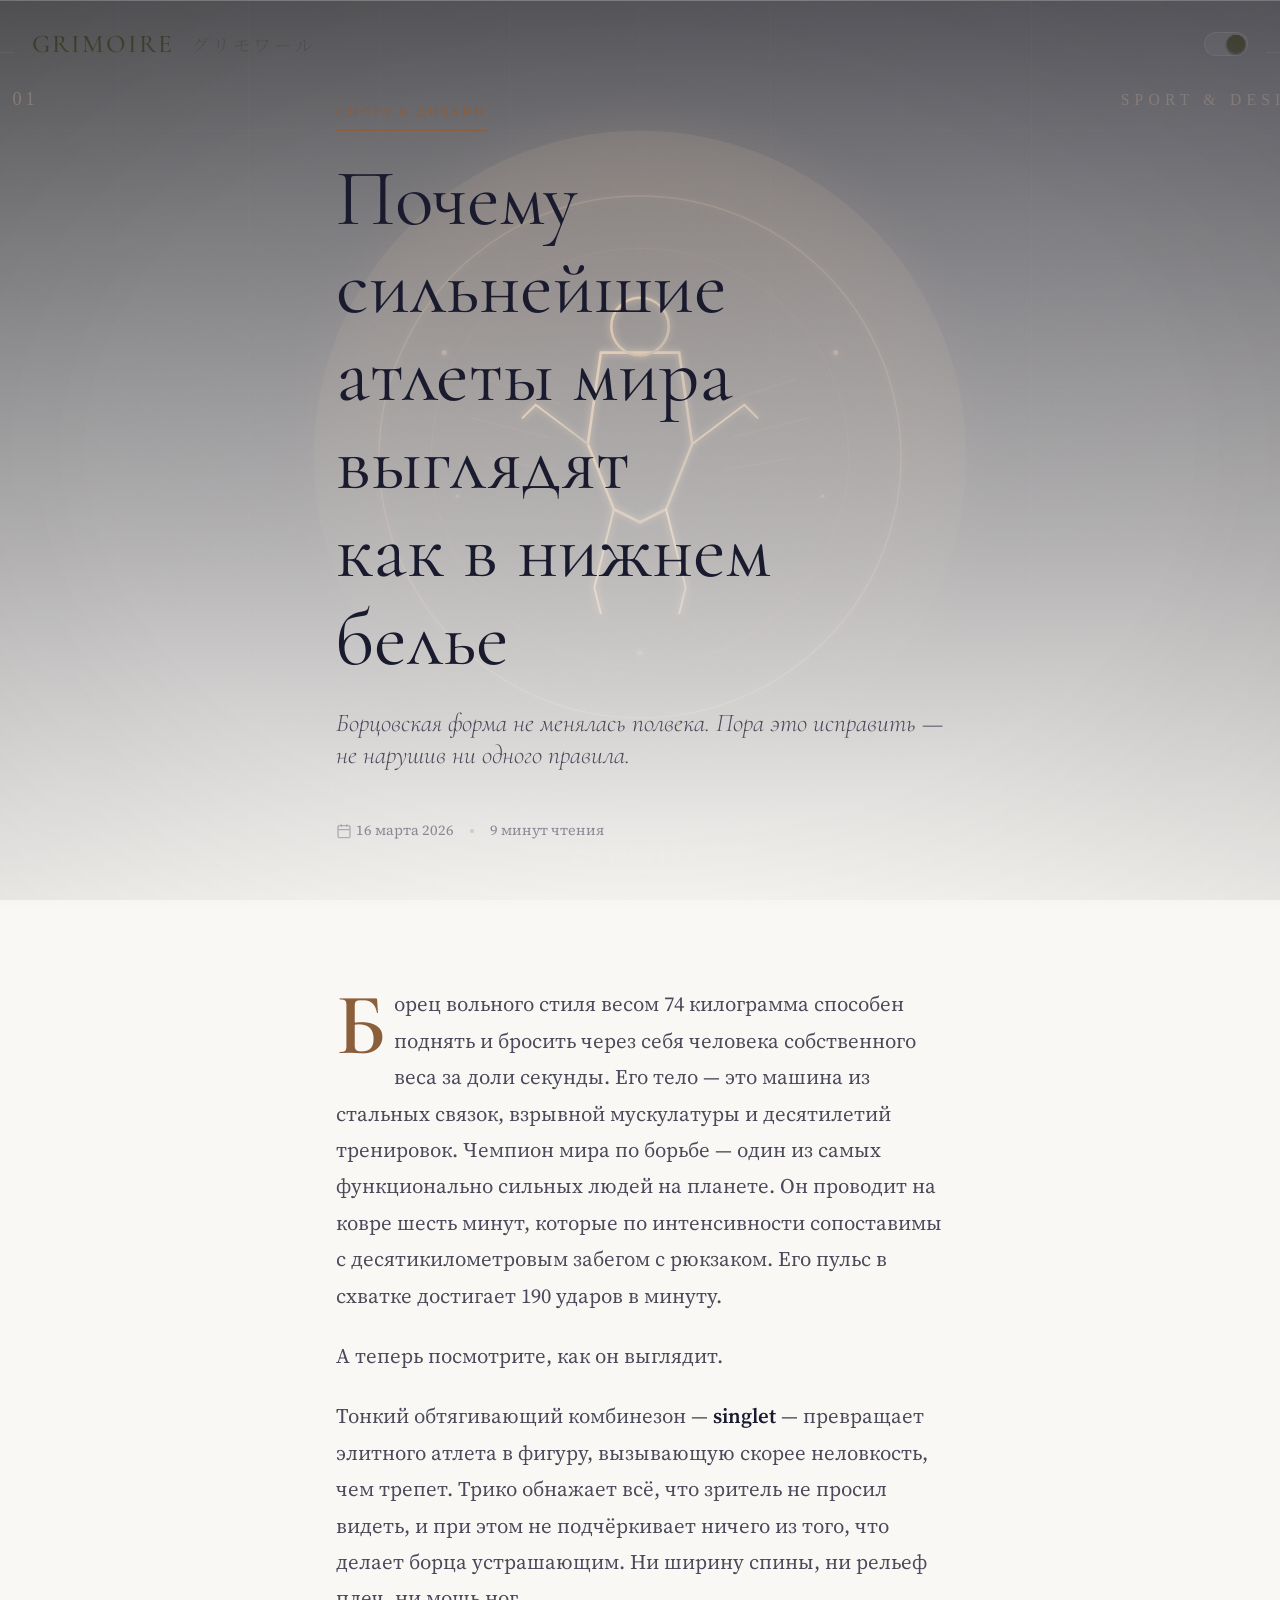
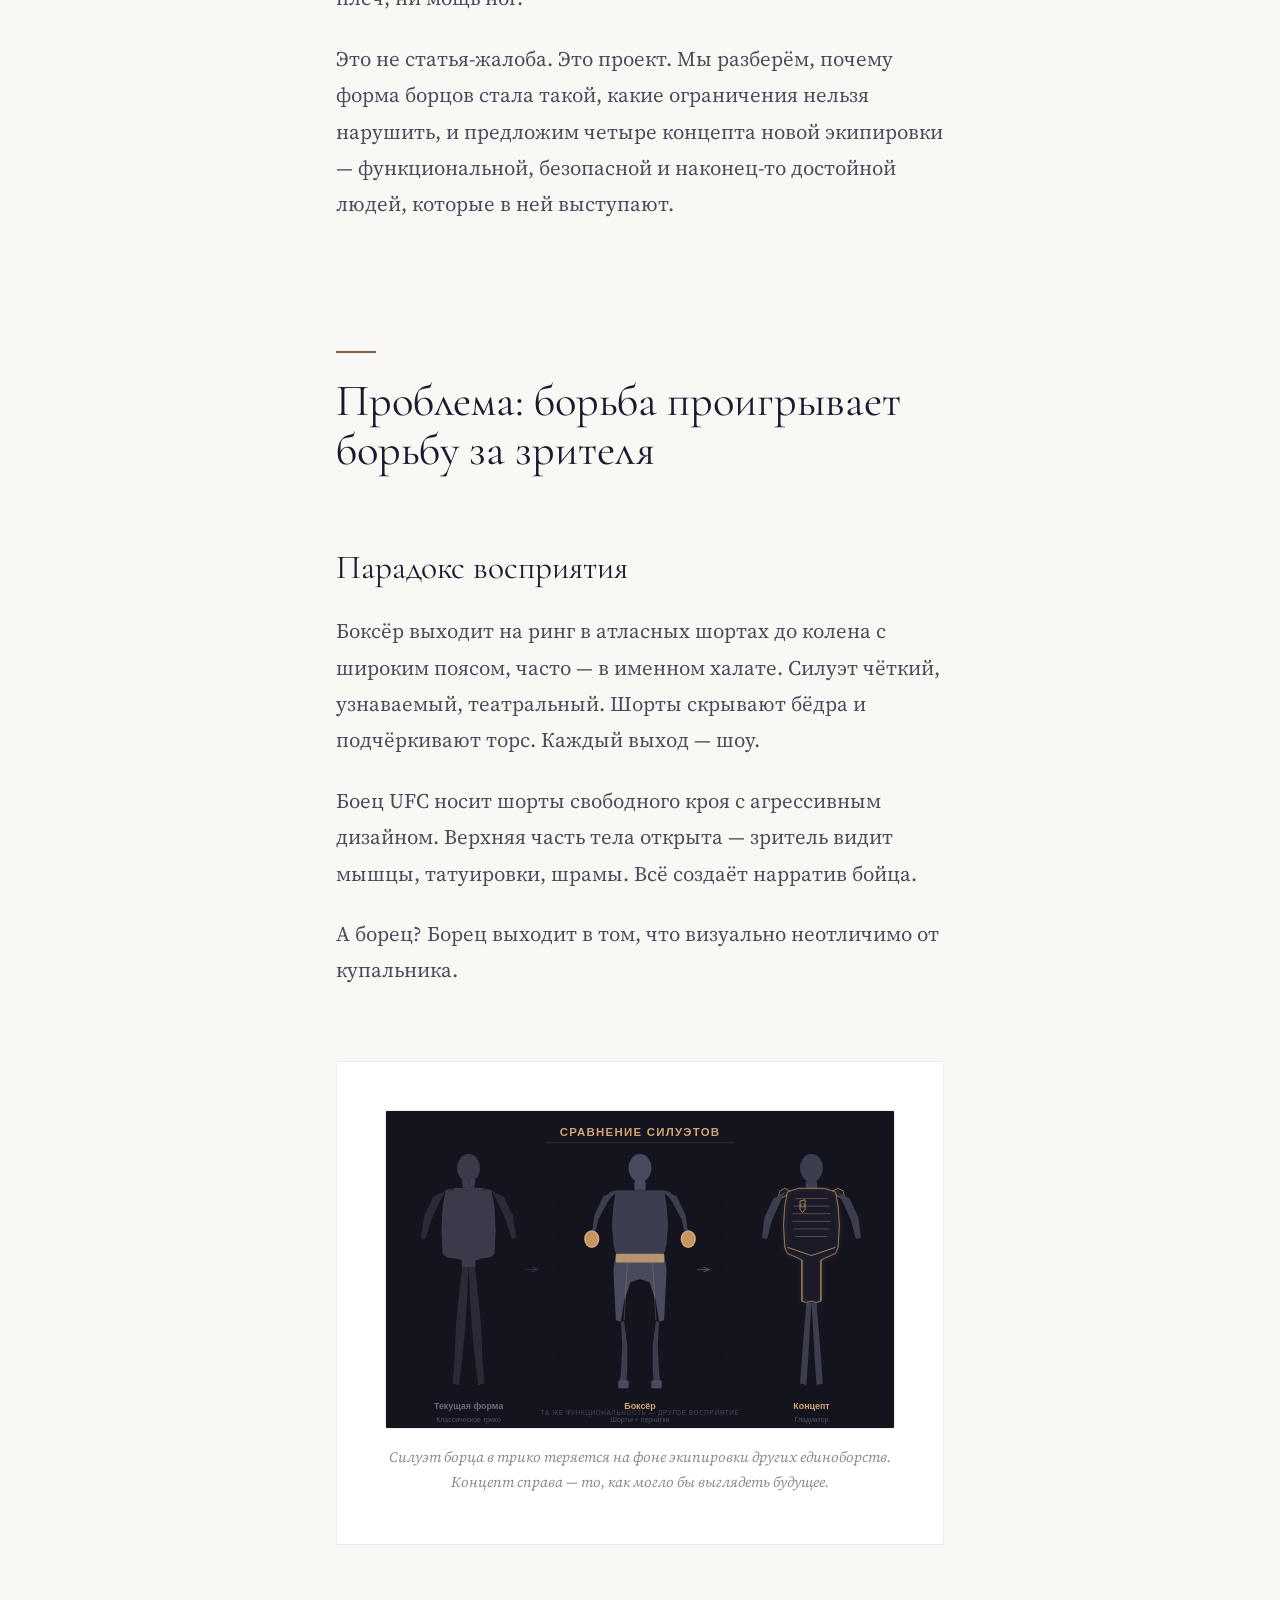
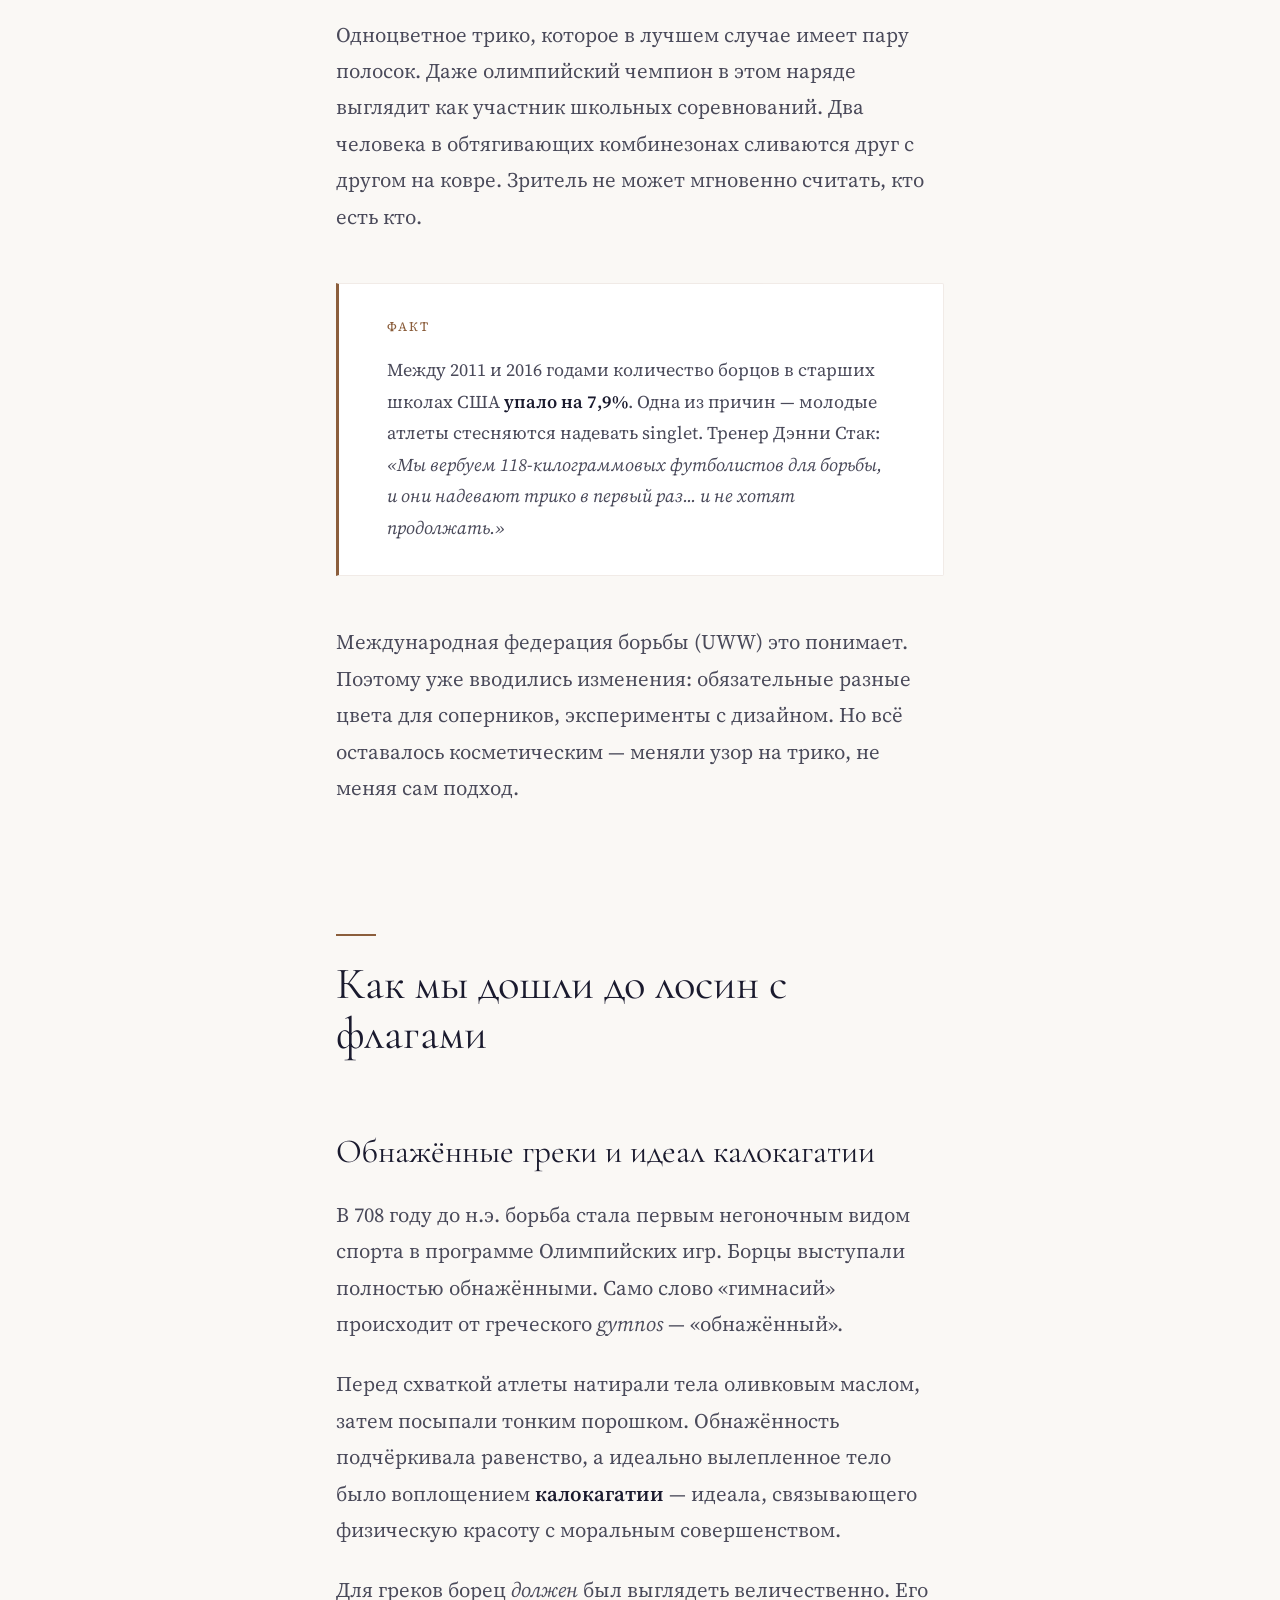
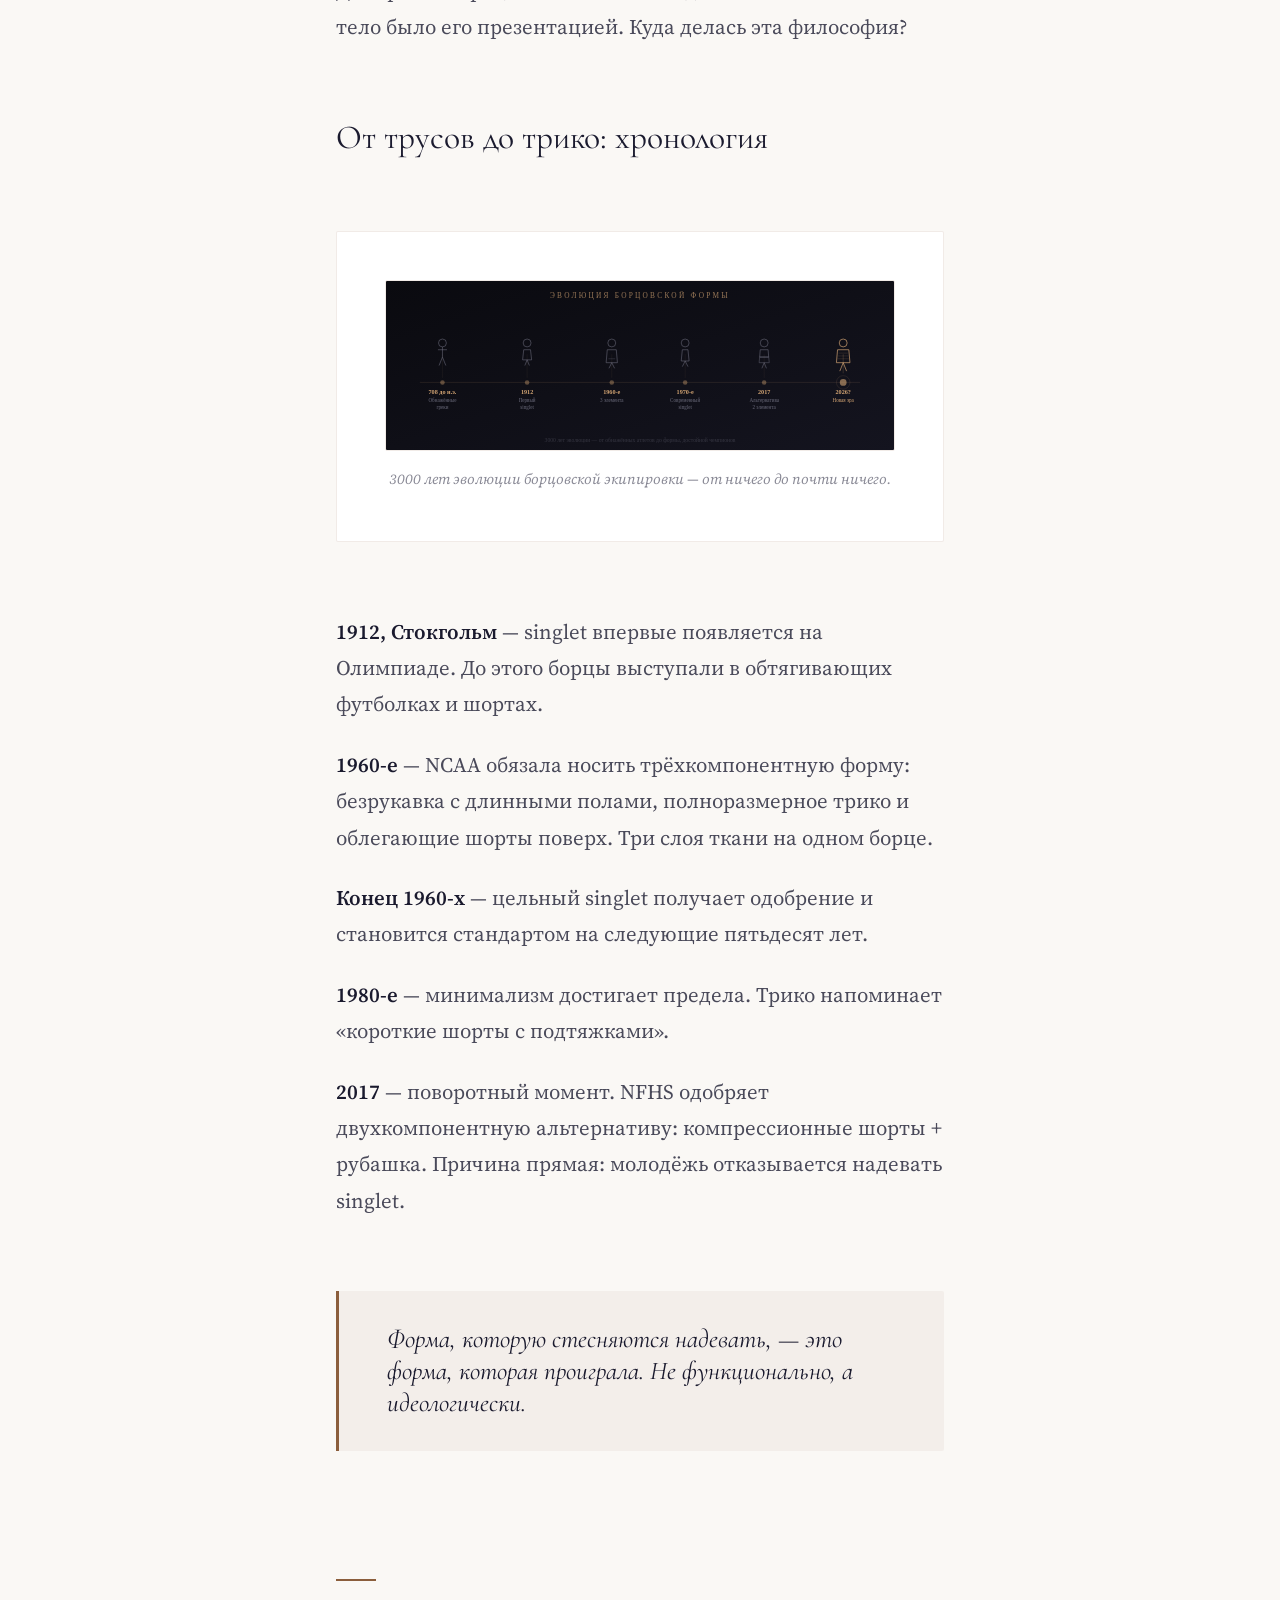
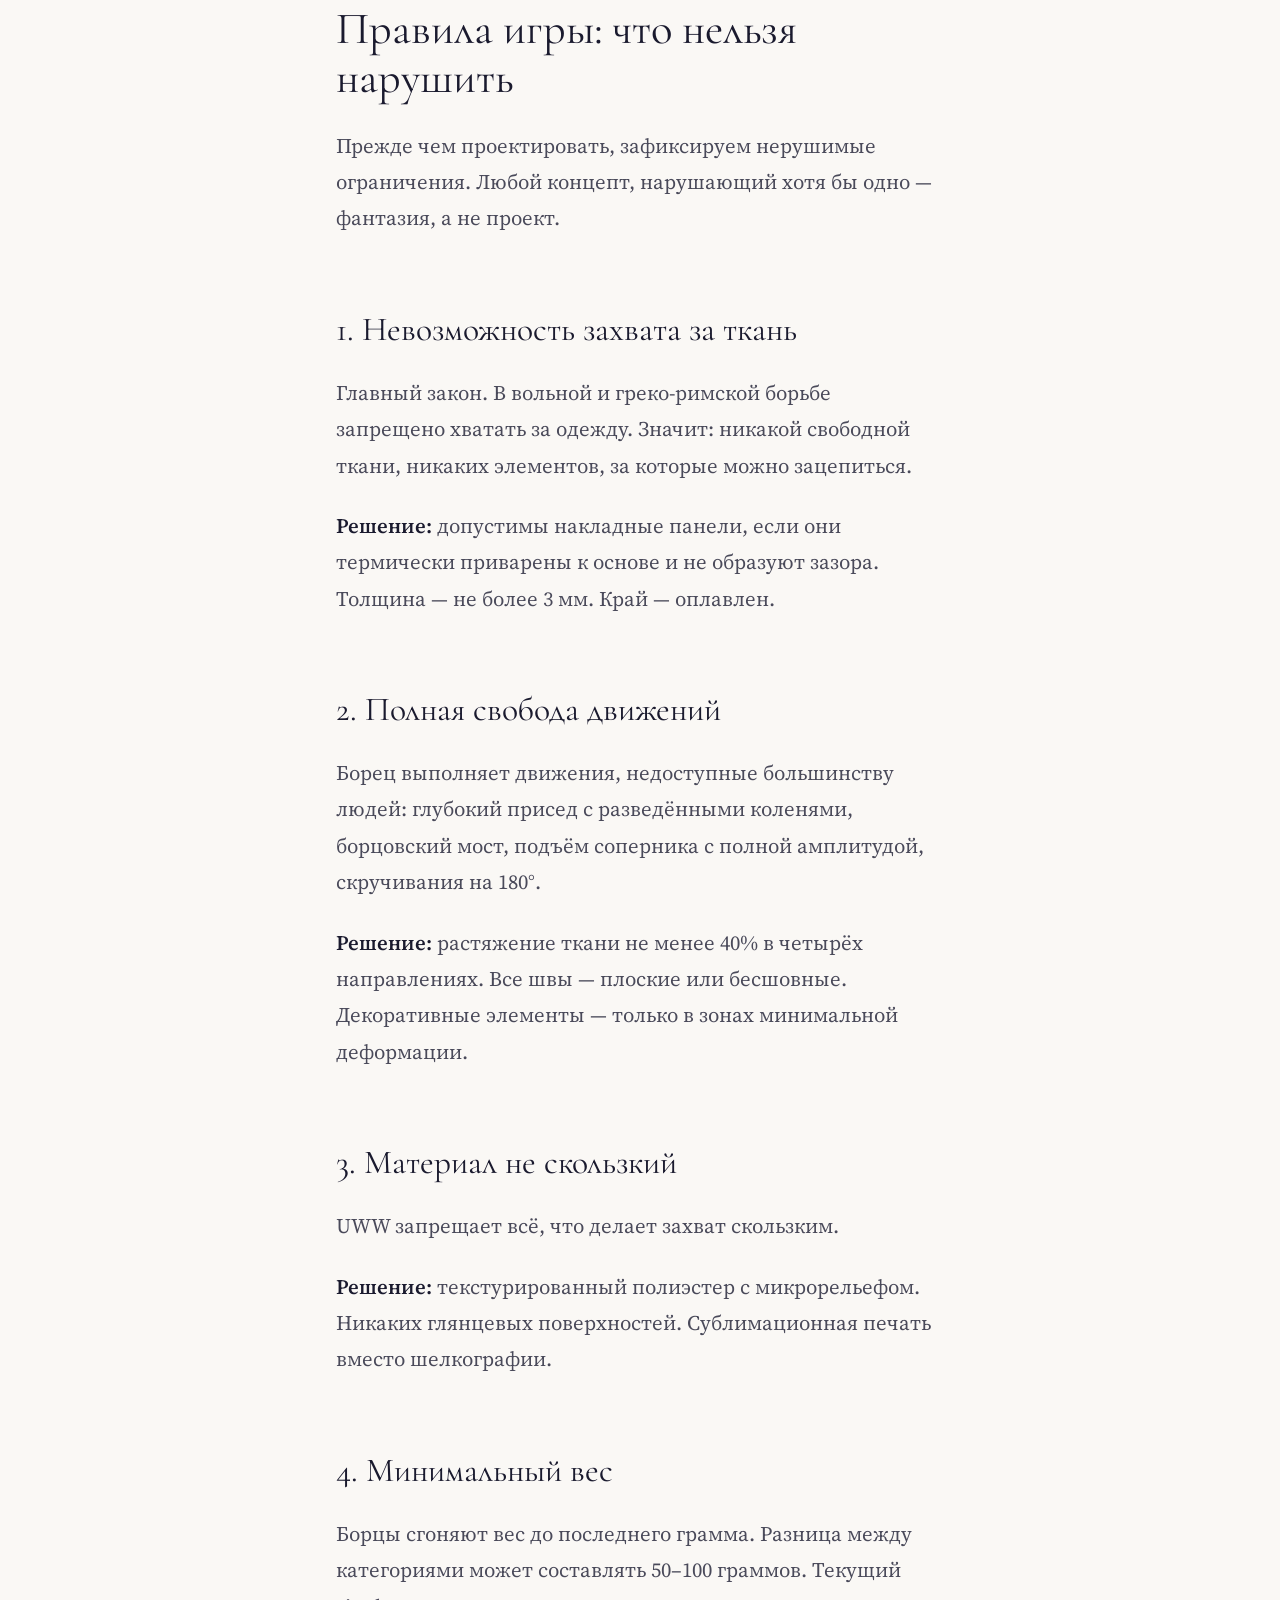
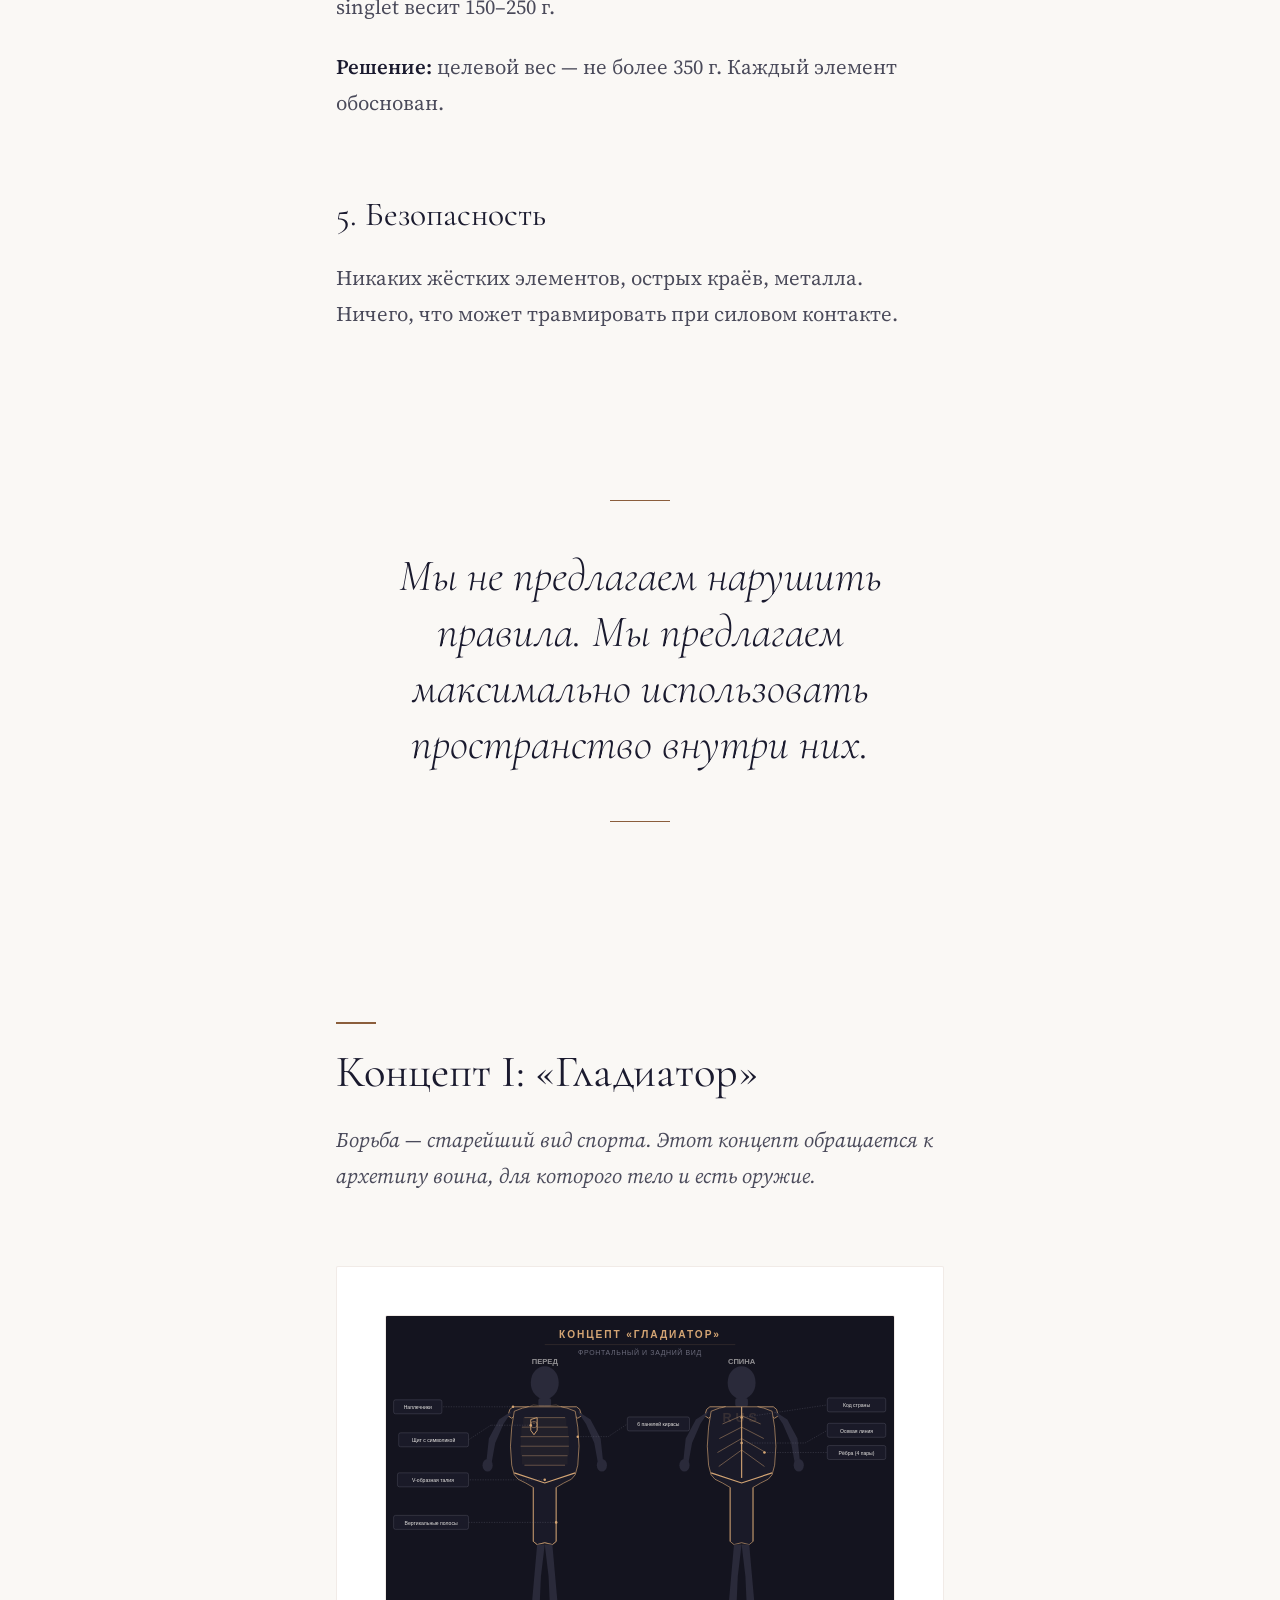
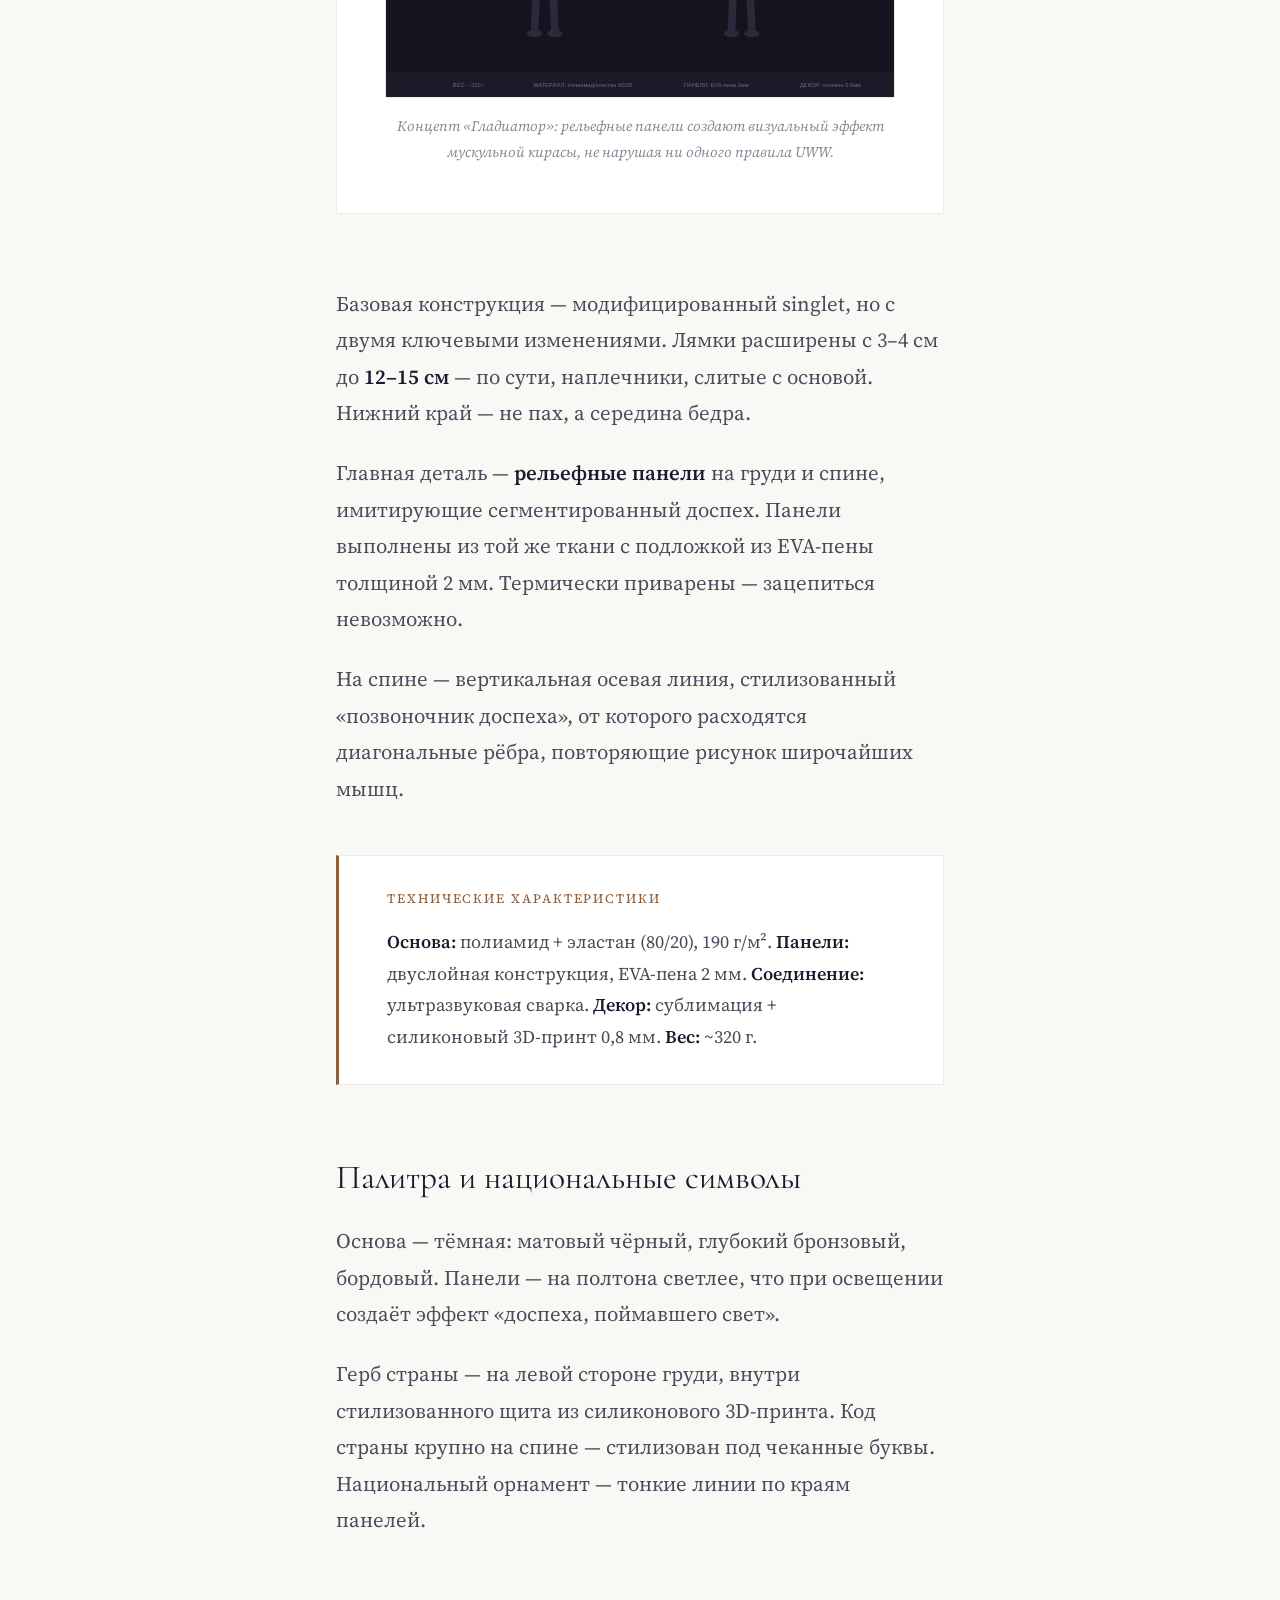
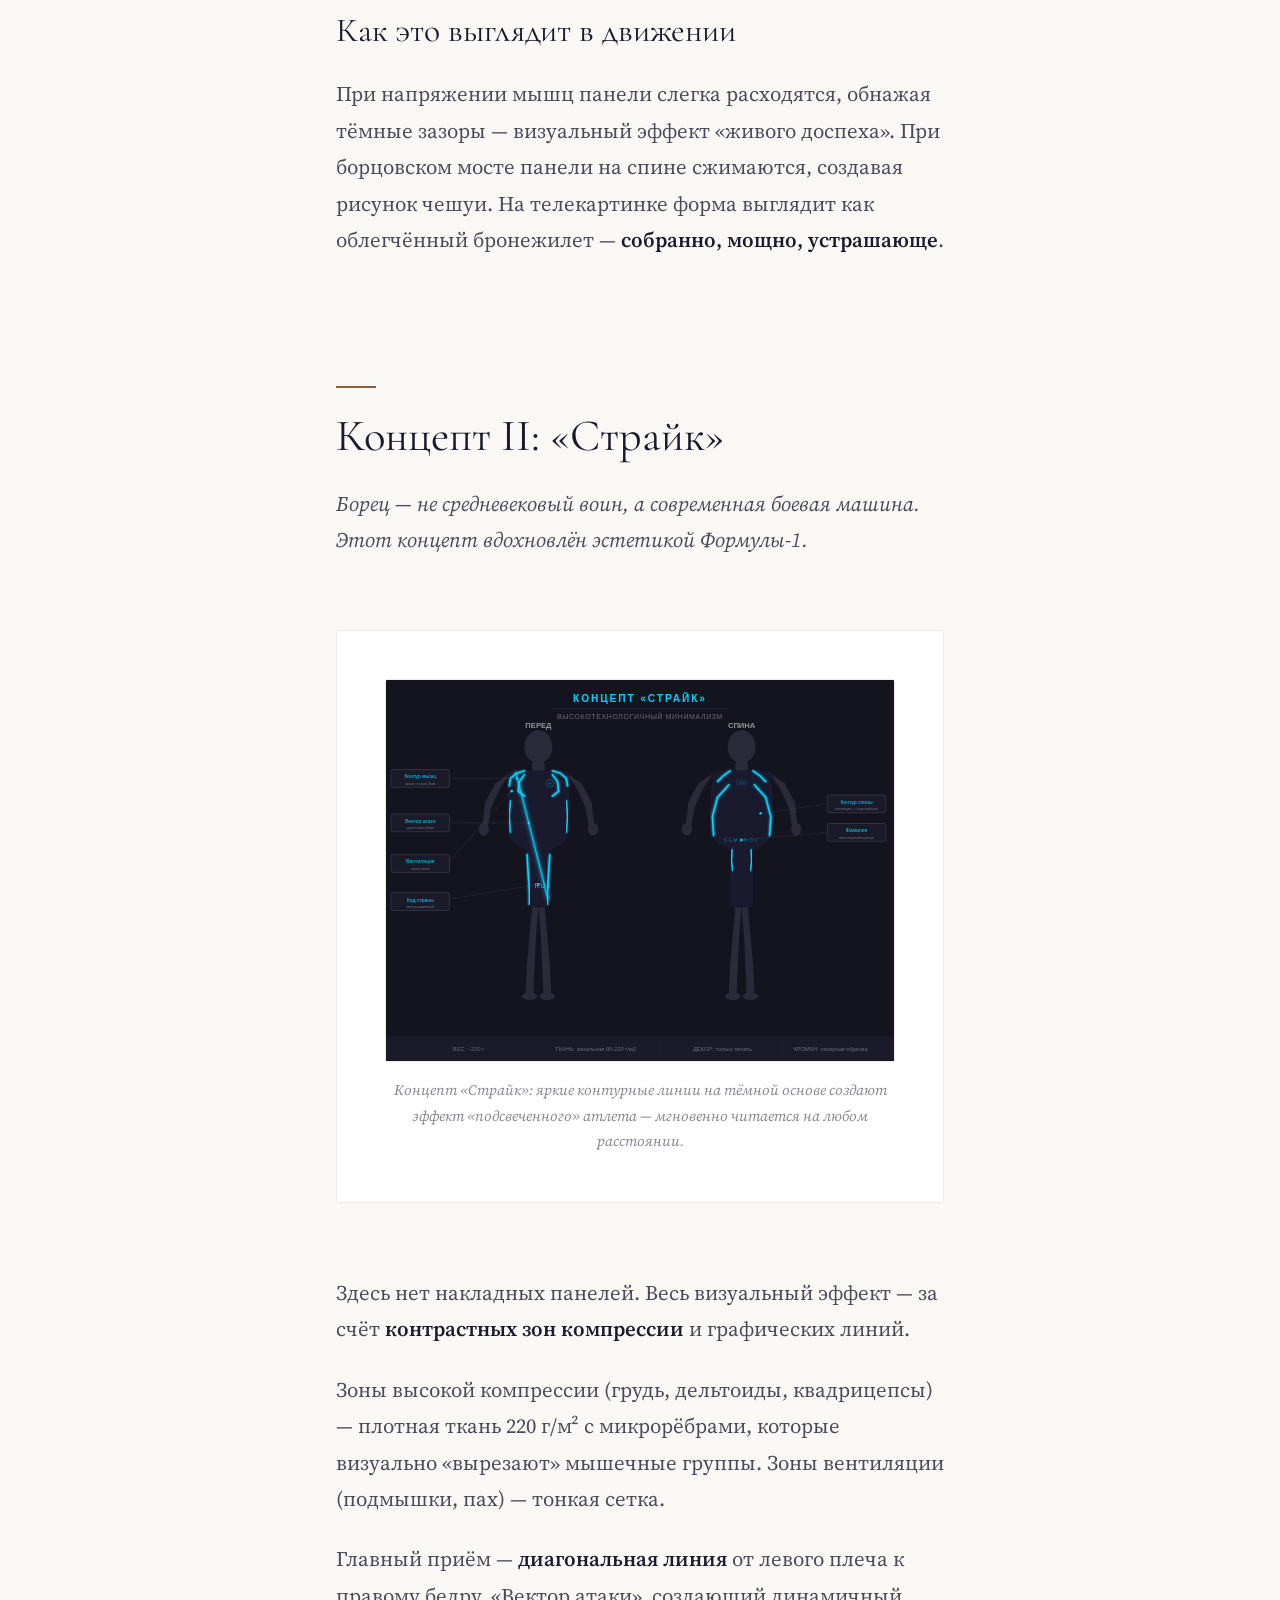
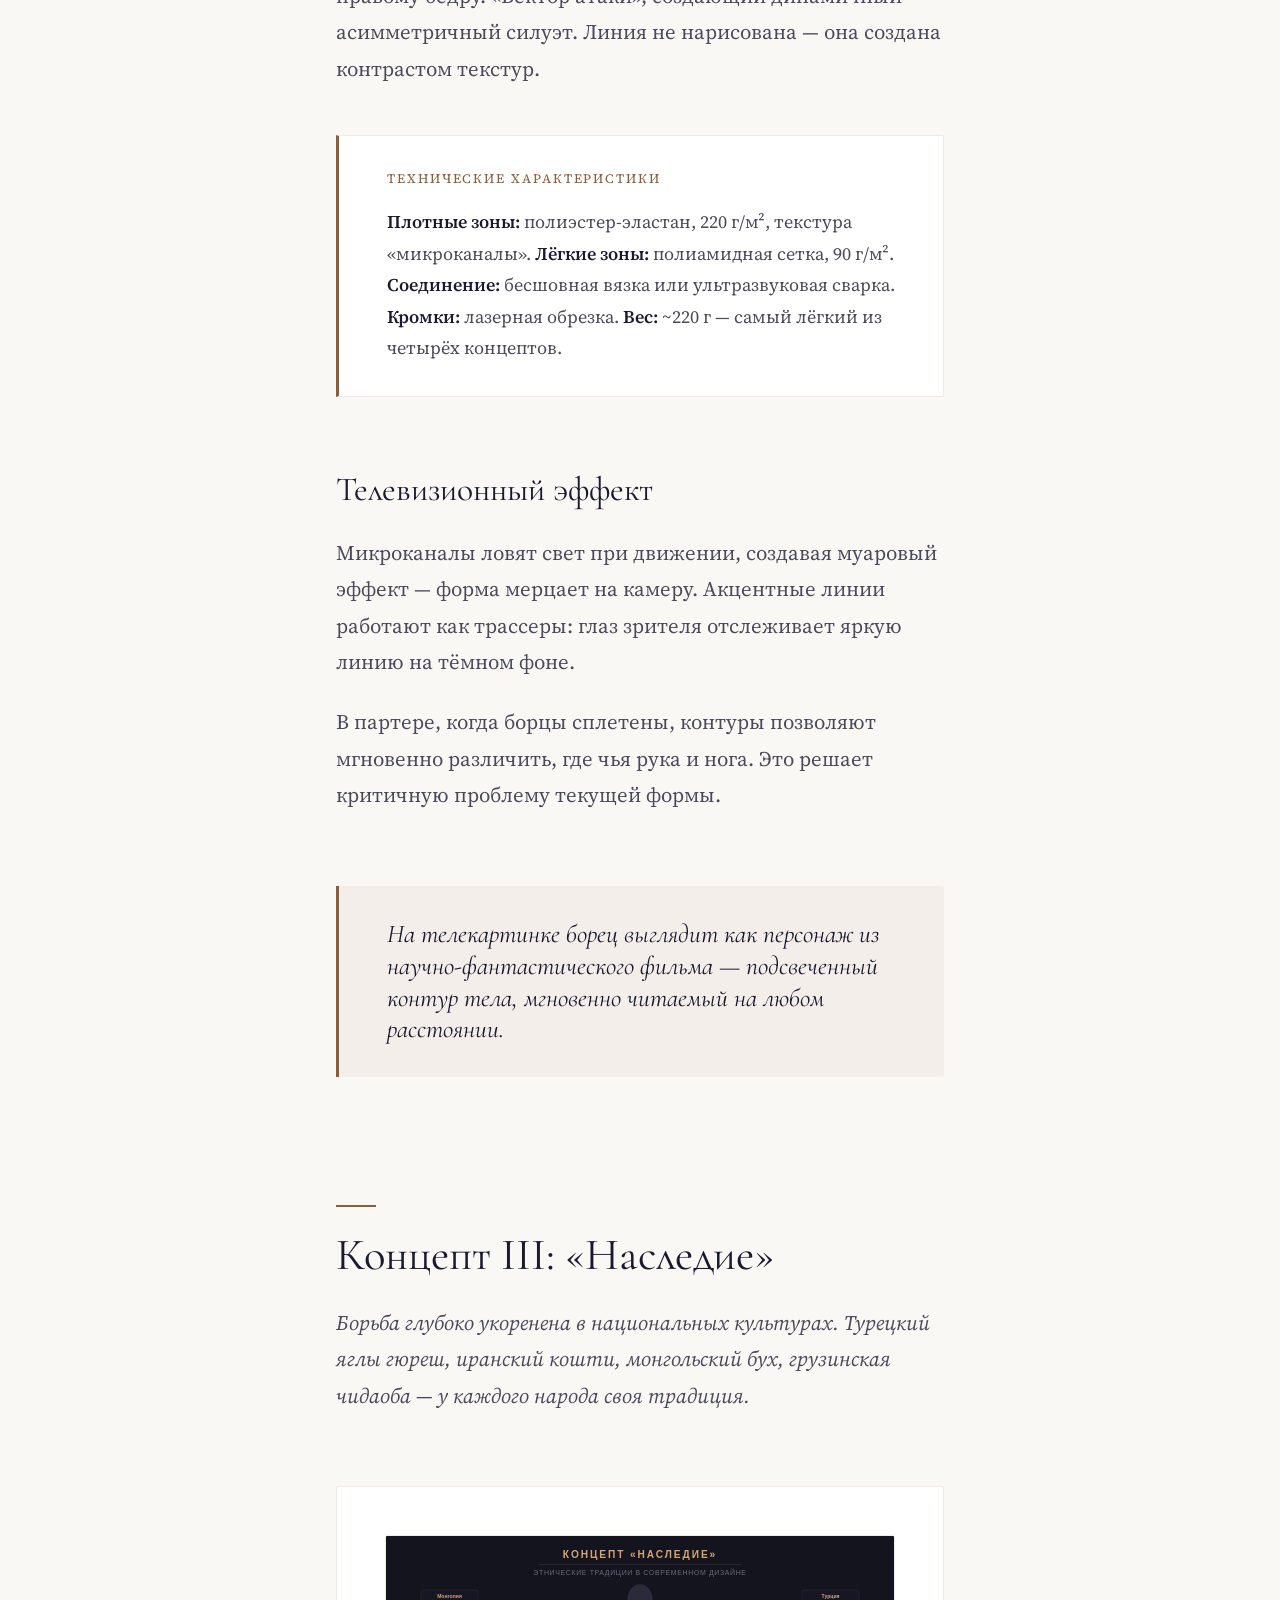
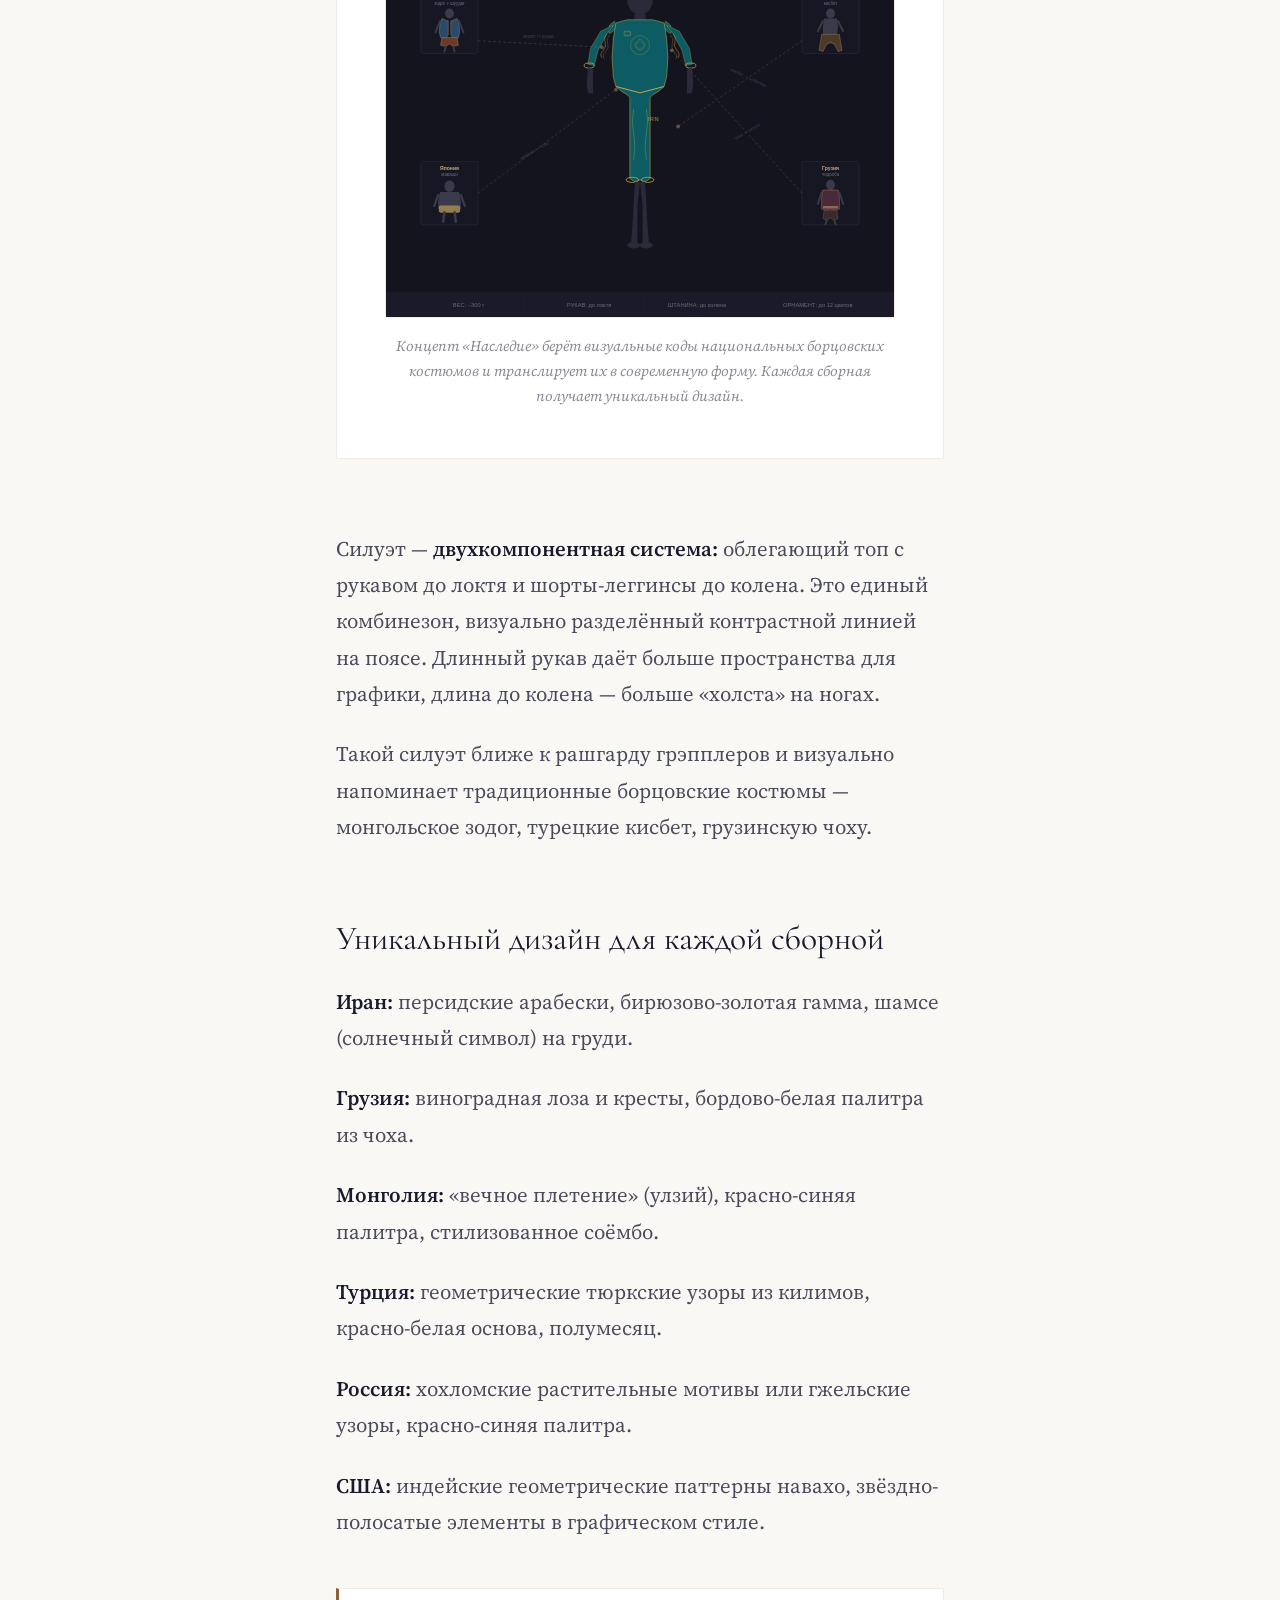
==== commit d169c199: "Fix review issues: nav color, z-index, a11y, TOC, progress bar - Fix nav-logo using hardcoded color " ====
--- a/articles/wrestling-uniform-revolution/index.html
+++ b/articles/wrestling-uniform-revolution/index.html
@@ -8,6 +8,8 @@
   <meta property="og:title" content="Почему сильнейшие атлеты мира выглядят как в нижнем белье — Grimoire">
   <meta property="og:description" content="Исследование проблемы борцовской формы и 4 концепта новой экипировки для элитных атлетов.">
   <meta property="og:type" content="article">
+  <meta property="og:image" content="https://luvor.github.io/grimoire/articles/wrestling-uniform-revolution/cover.svg">
+  <meta property="og:url" content="https://luvor.github.io/grimoire/articles/wrestling-uniform-revolution/">
   <link rel="icon" href="data:image/svg+xml,<svg xmlns='http://www.w3.org/2000/svg' viewBox='0 0 100 100'><text y='.9em' font-size='90'>📖</text></svg>">
   <link rel="stylesheet" href="../../assets/css/main.css">
   <link rel="stylesheet" href="../../assets/css/article.css">
--- a/assets/css/main.css
+++ b/assets/css/main.css
@@ -162,7 +162,7 @@
   inset: 0;
   background: var(--vignette);
   pointer-events: none;
-  z-index: var(--z-nav);
+  z-index: calc(var(--z-nav) - 1);
 }
 
 ::selection {
@@ -203,22 +203,34 @@
 
 .site-nav.scrolled {
   mix-blend-mode: normal;
-  background: rgba(10, 10, 15, 0.85);
-  backdrop-filter: blur(20px) saturate(1.4);
-  -webkit-backdrop-filter: blur(20px) saturate(1.4);
+  background: rgba(10, 10, 15, 0.95);
   border-bottom: 1px solid var(--color-border);
   padding: var(--space-md) var(--space-xl);
 }
 
+@supports (backdrop-filter: blur(1px)) {
+  .site-nav.scrolled {
+    background: rgba(10, 10, 15, 0.85);
+    backdrop-filter: blur(20px) saturate(1.4);
+    -webkit-backdrop-filter: blur(20px) saturate(1.4);
+  }
+}
+
 [data-theme="light"] .site-nav.scrolled {
-  background: rgba(250, 248, 245, 0.85);
+  background: rgba(250, 248, 245, 0.95);
+}
+
+@supports (backdrop-filter: blur(1px)) {
+  [data-theme="light"] .site-nav.scrolled {
+    background: rgba(250, 248, 245, 0.85);
+  }
 }
 
 .nav-logo {
   font-family: var(--font-display);
   font-size: var(--text-xl);
   font-weight: 500;
-  color: #e8e6e3;
+  color: var(--color-text);
   letter-spacing: 0.08em;
   text-transform: uppercase;
 }
--- a/assets/css/article.css
+++ b/assets/css/article.css
@@ -451,10 +451,9 @@
 /* Wide image */
 .figure-wide {
   max-width: var(--wide-width);
-  margin-left: auto;
-  margin-right: auto;
   width: calc(100% + var(--space-4xl));
   margin-left: calc(var(--space-2xl) * -1);
+  margin-right: calc(var(--space-2xl) * -1);
 }
 
 @media (max-width: 767px) {
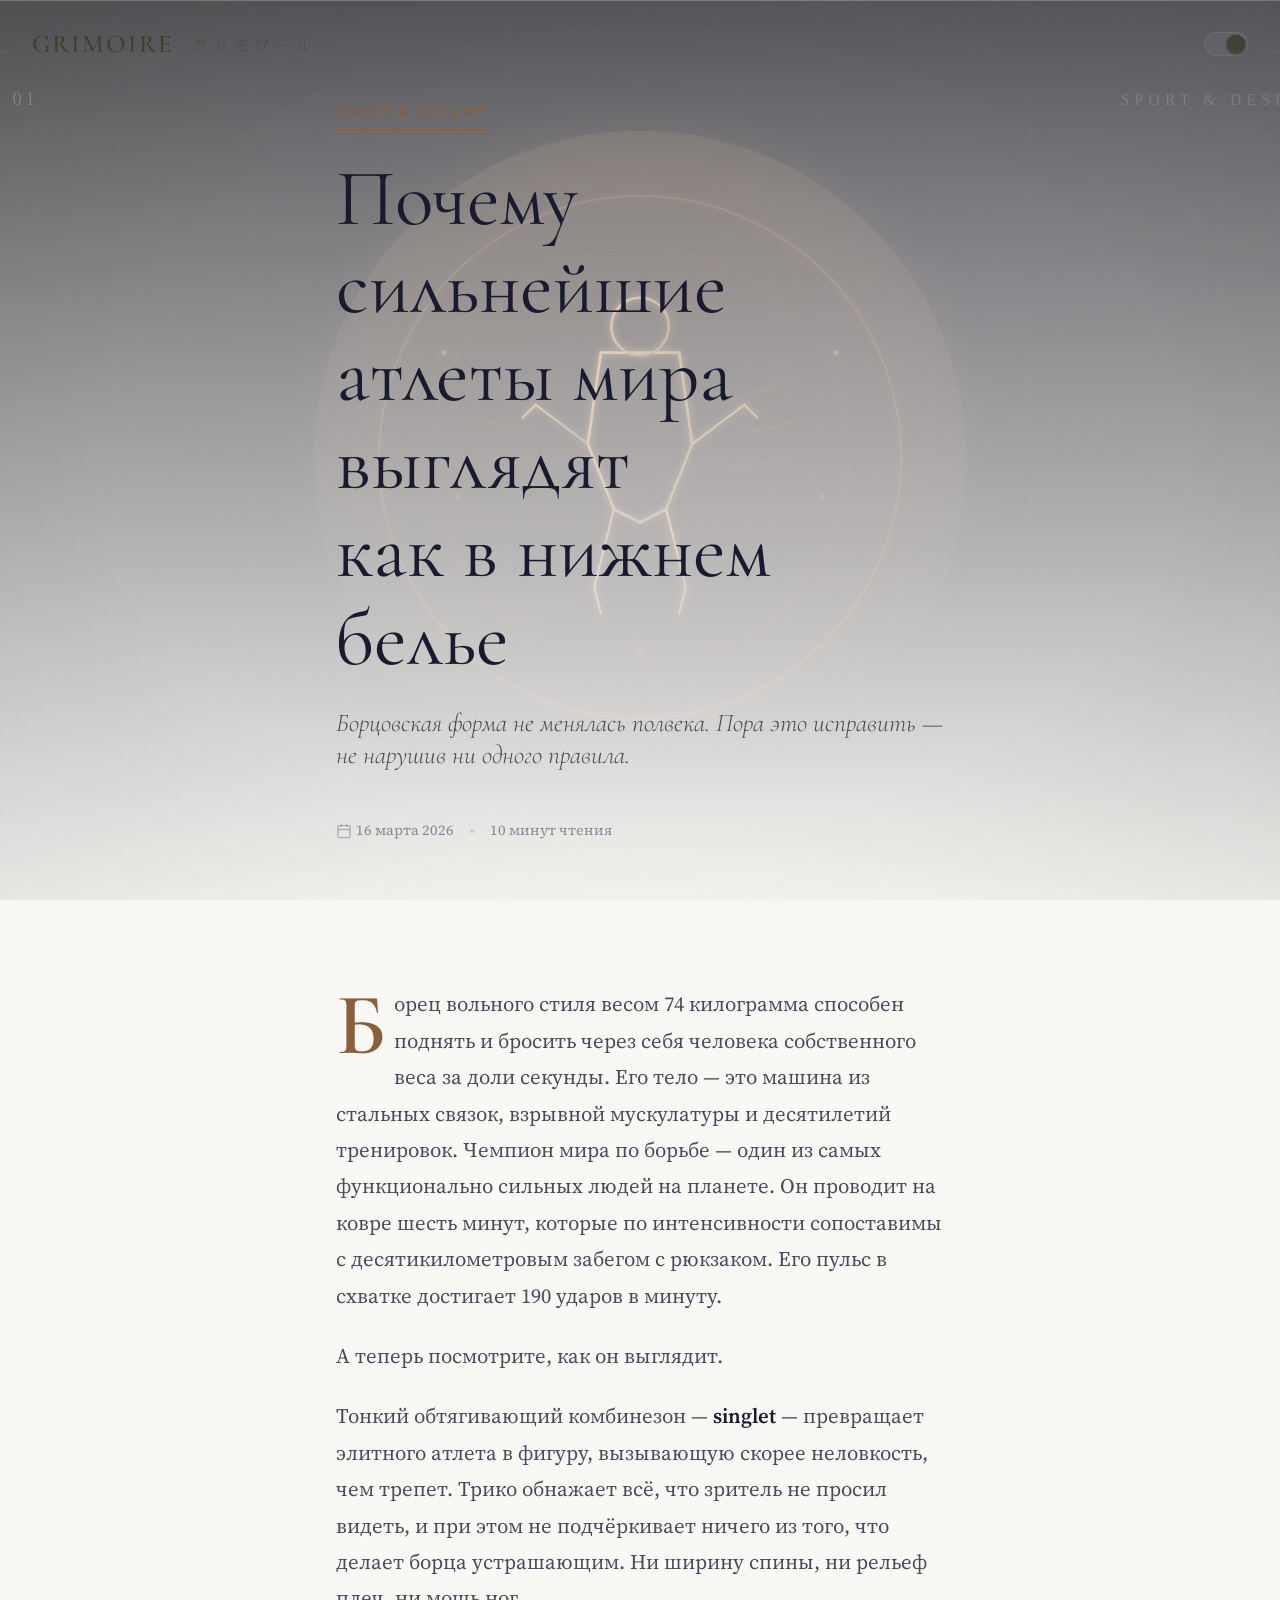
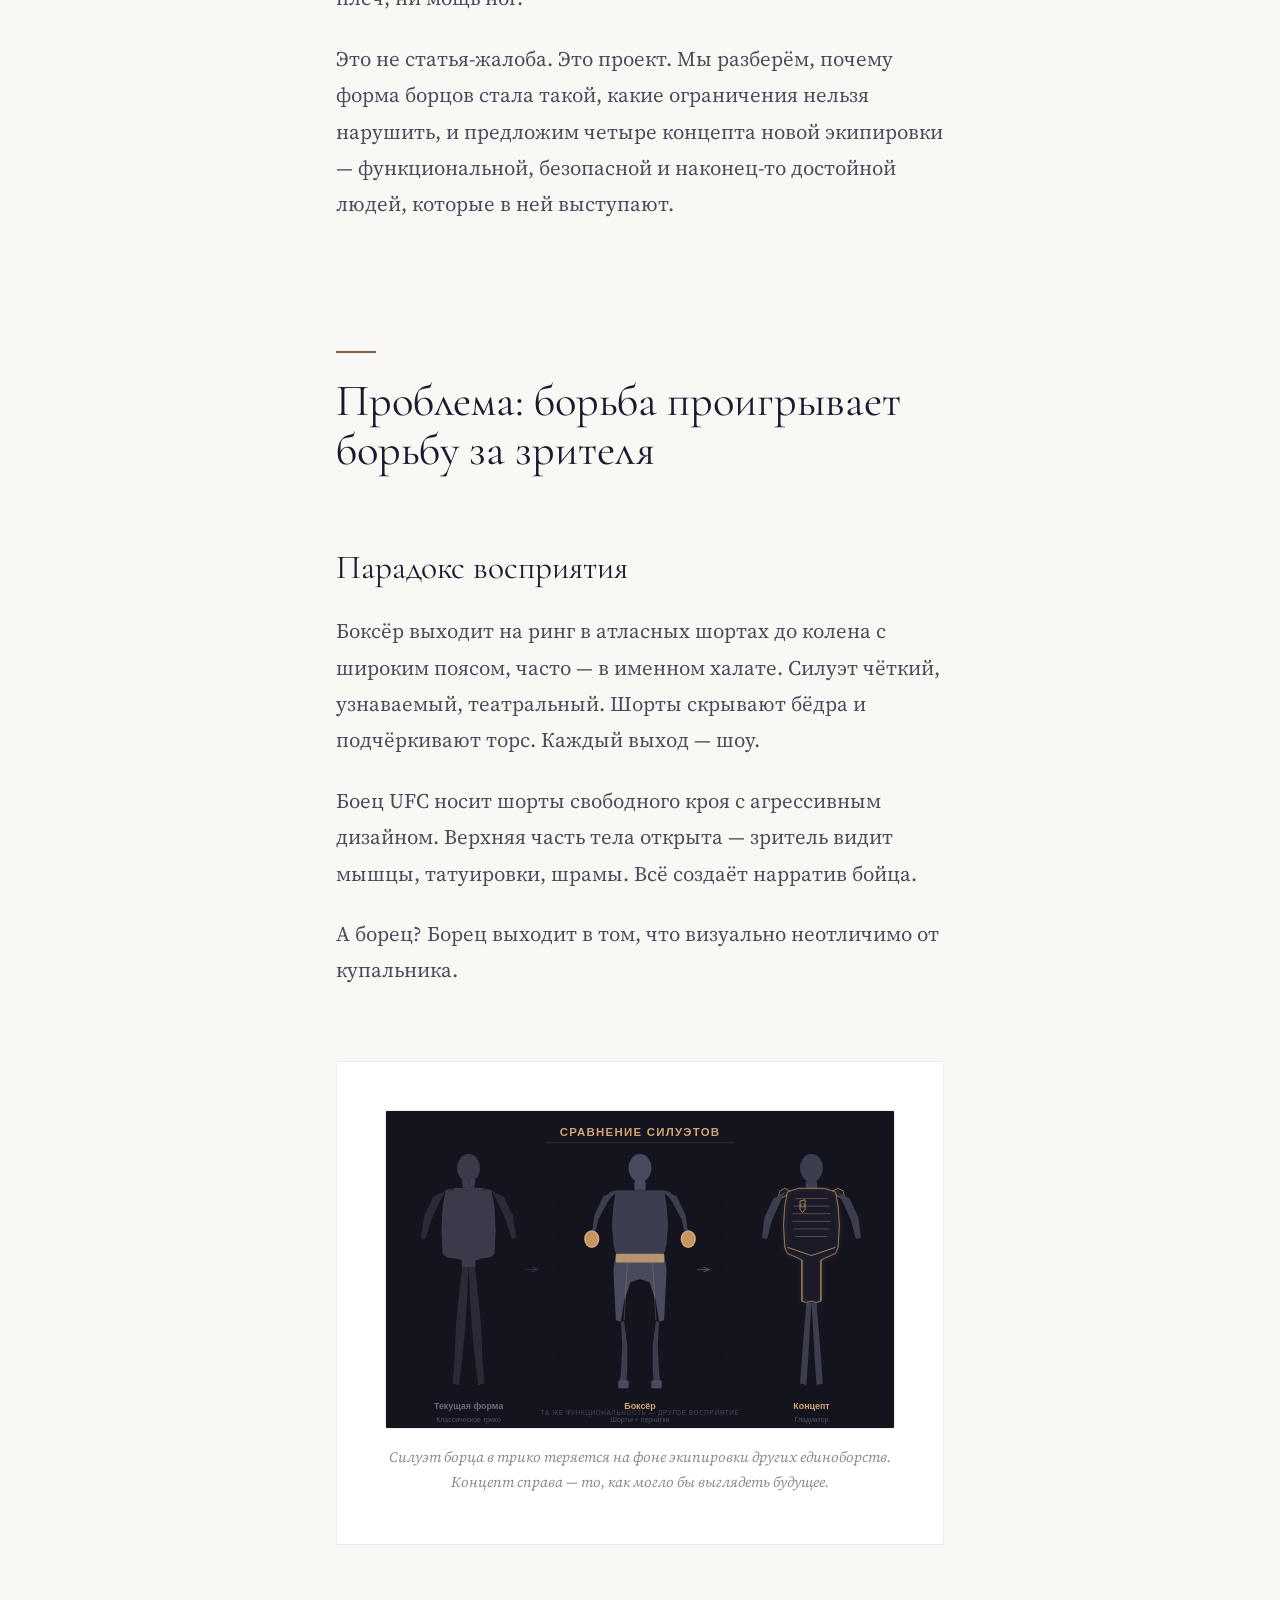
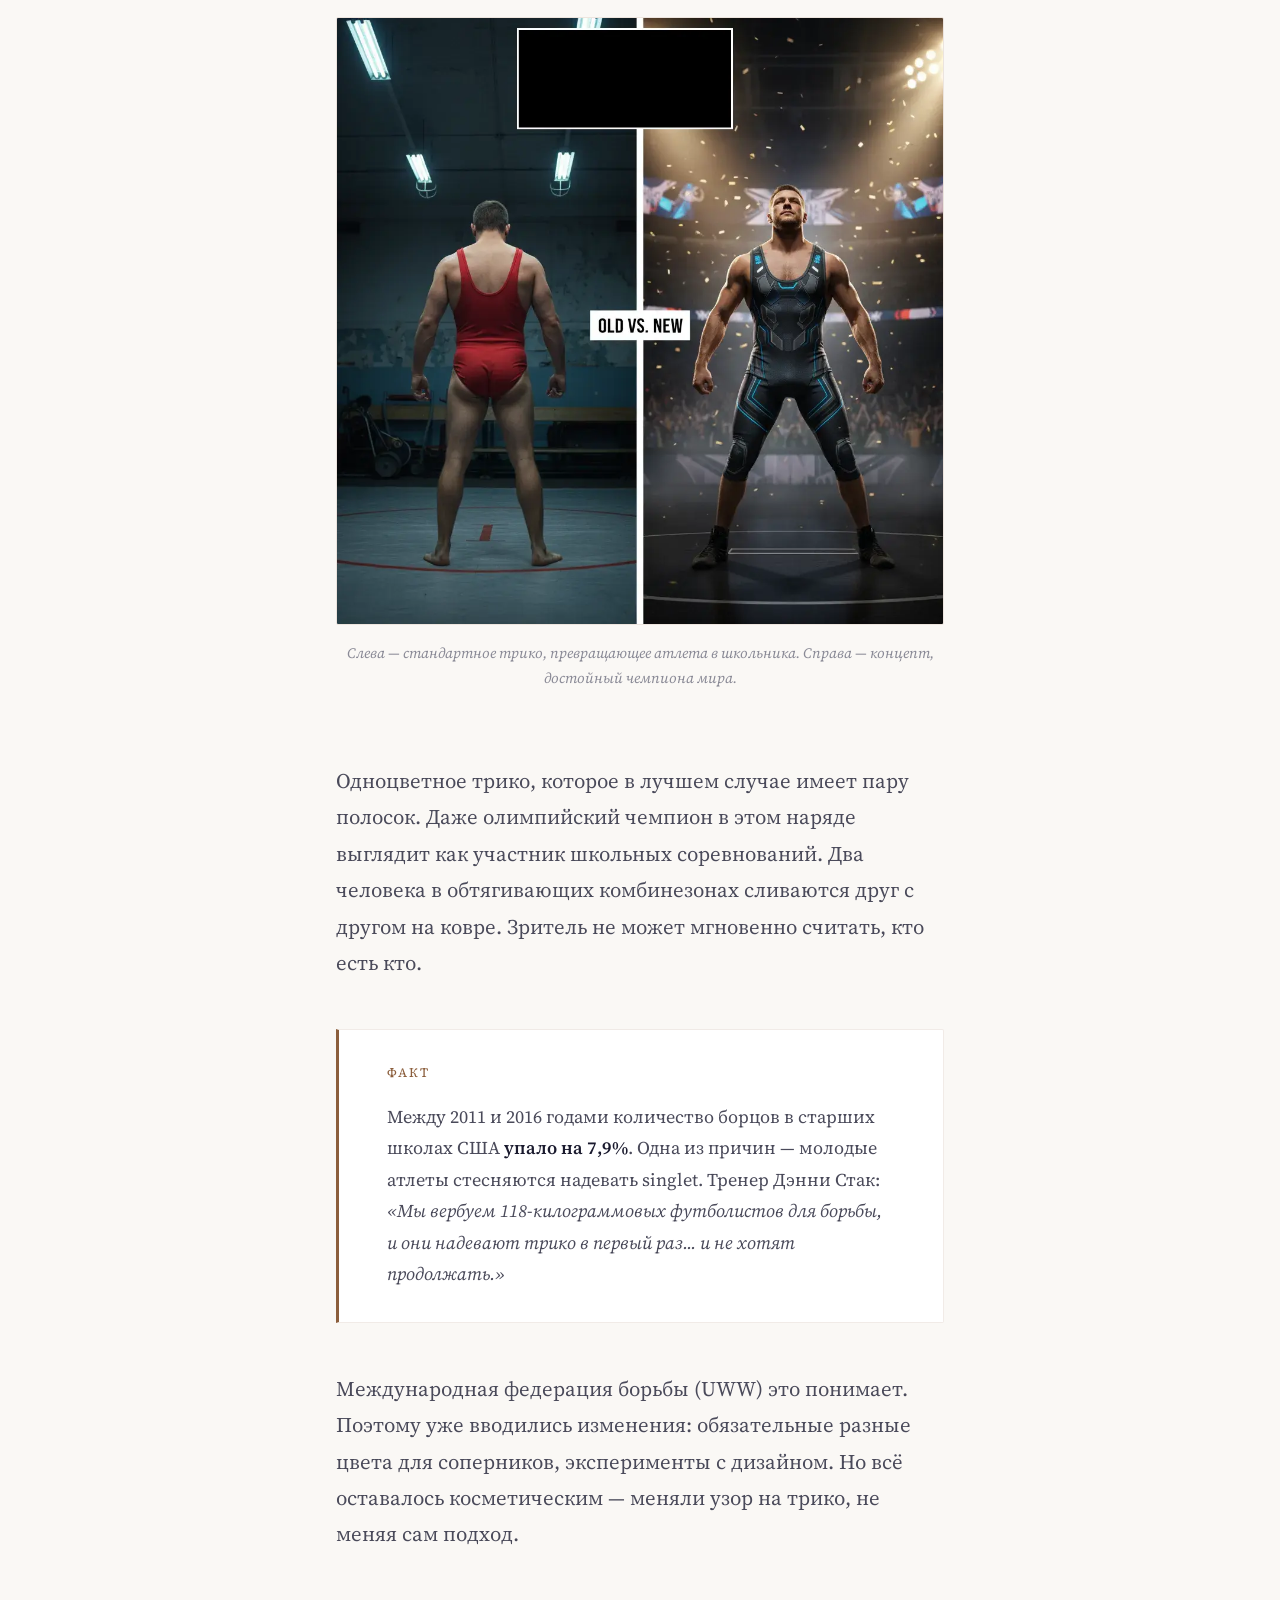
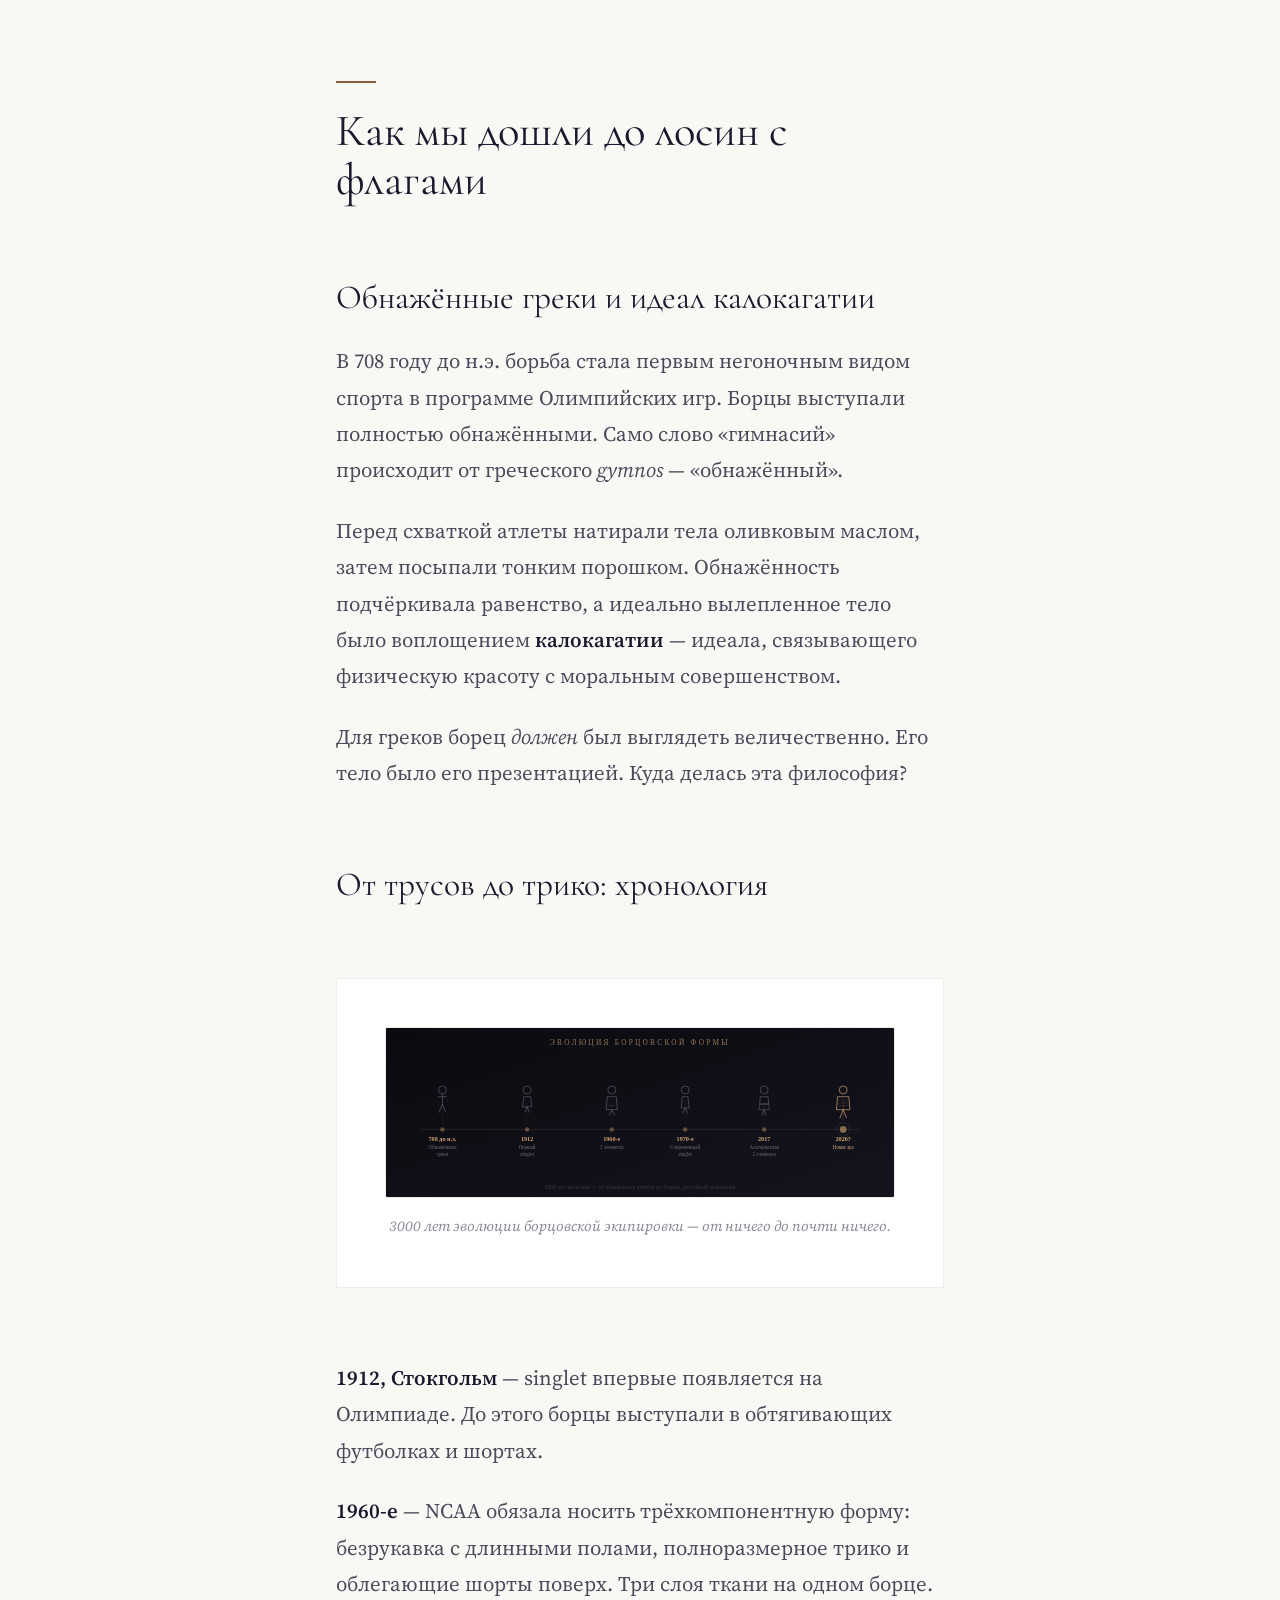
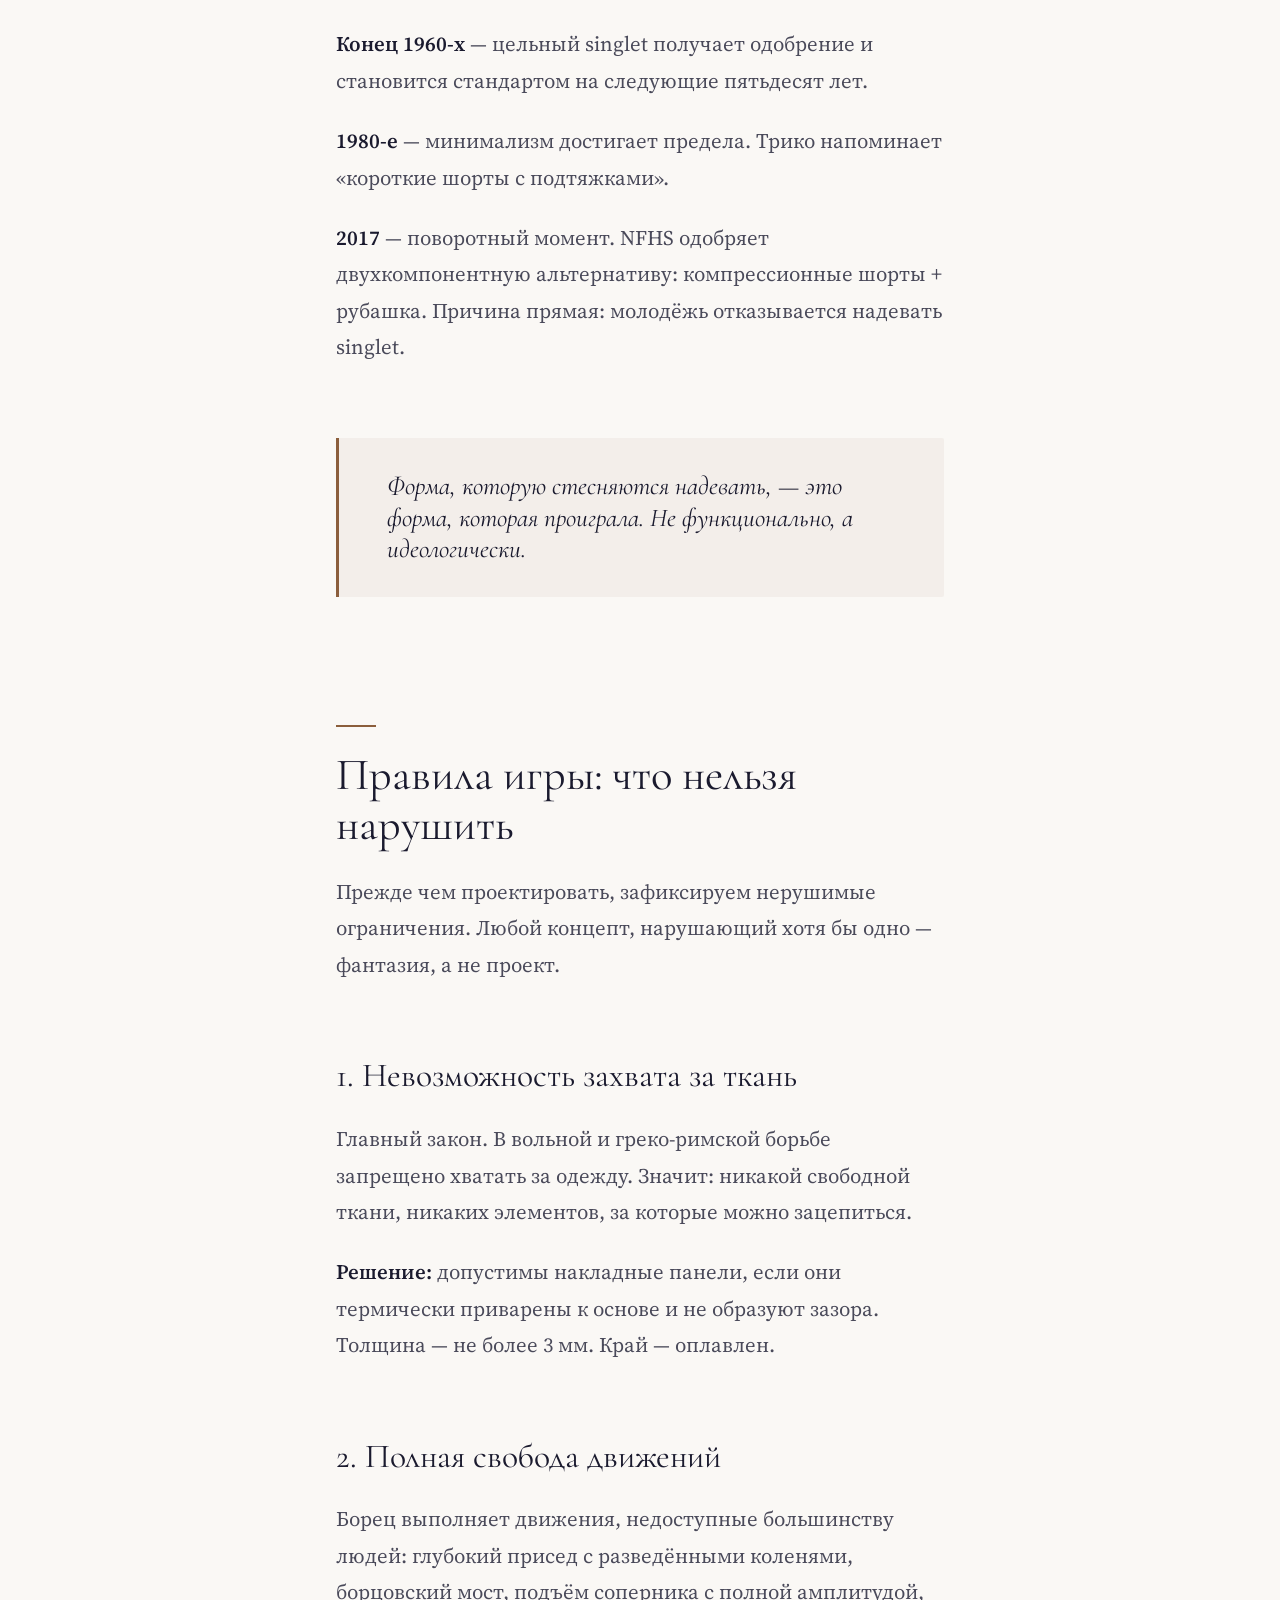
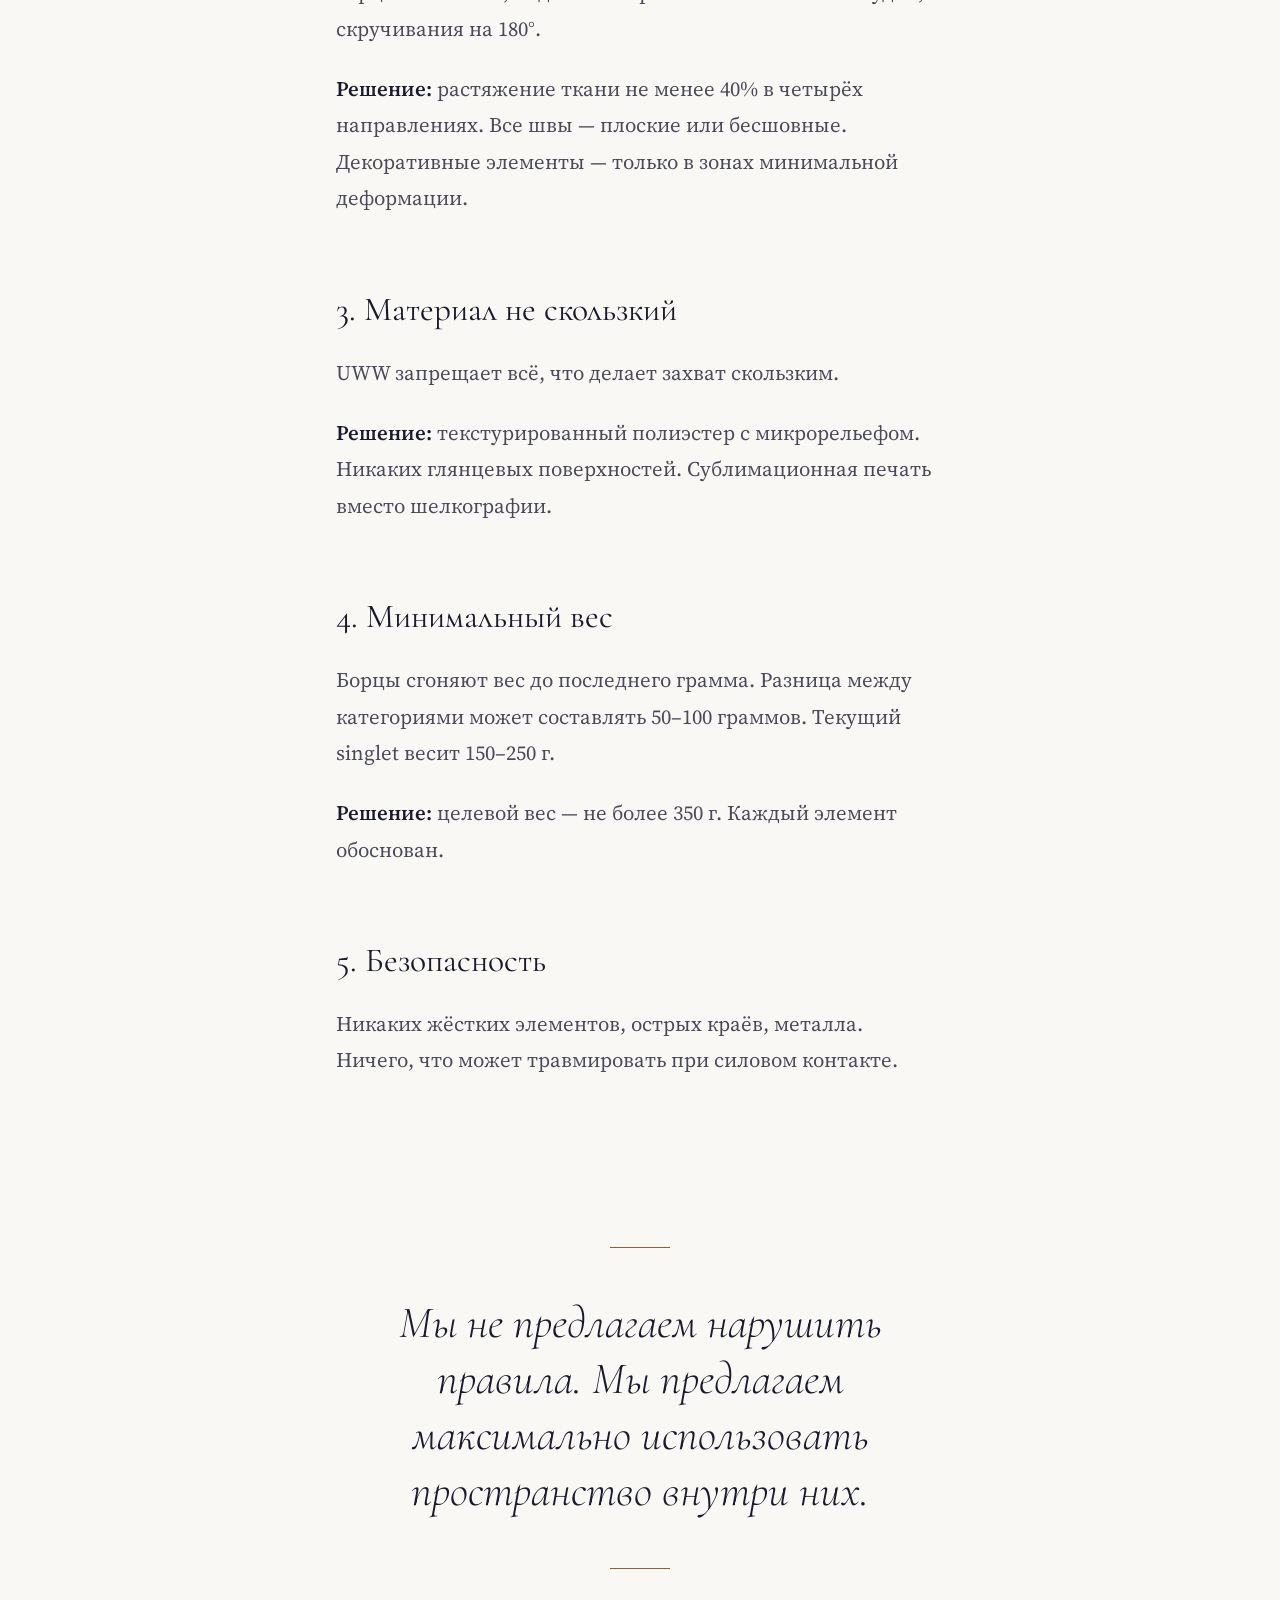
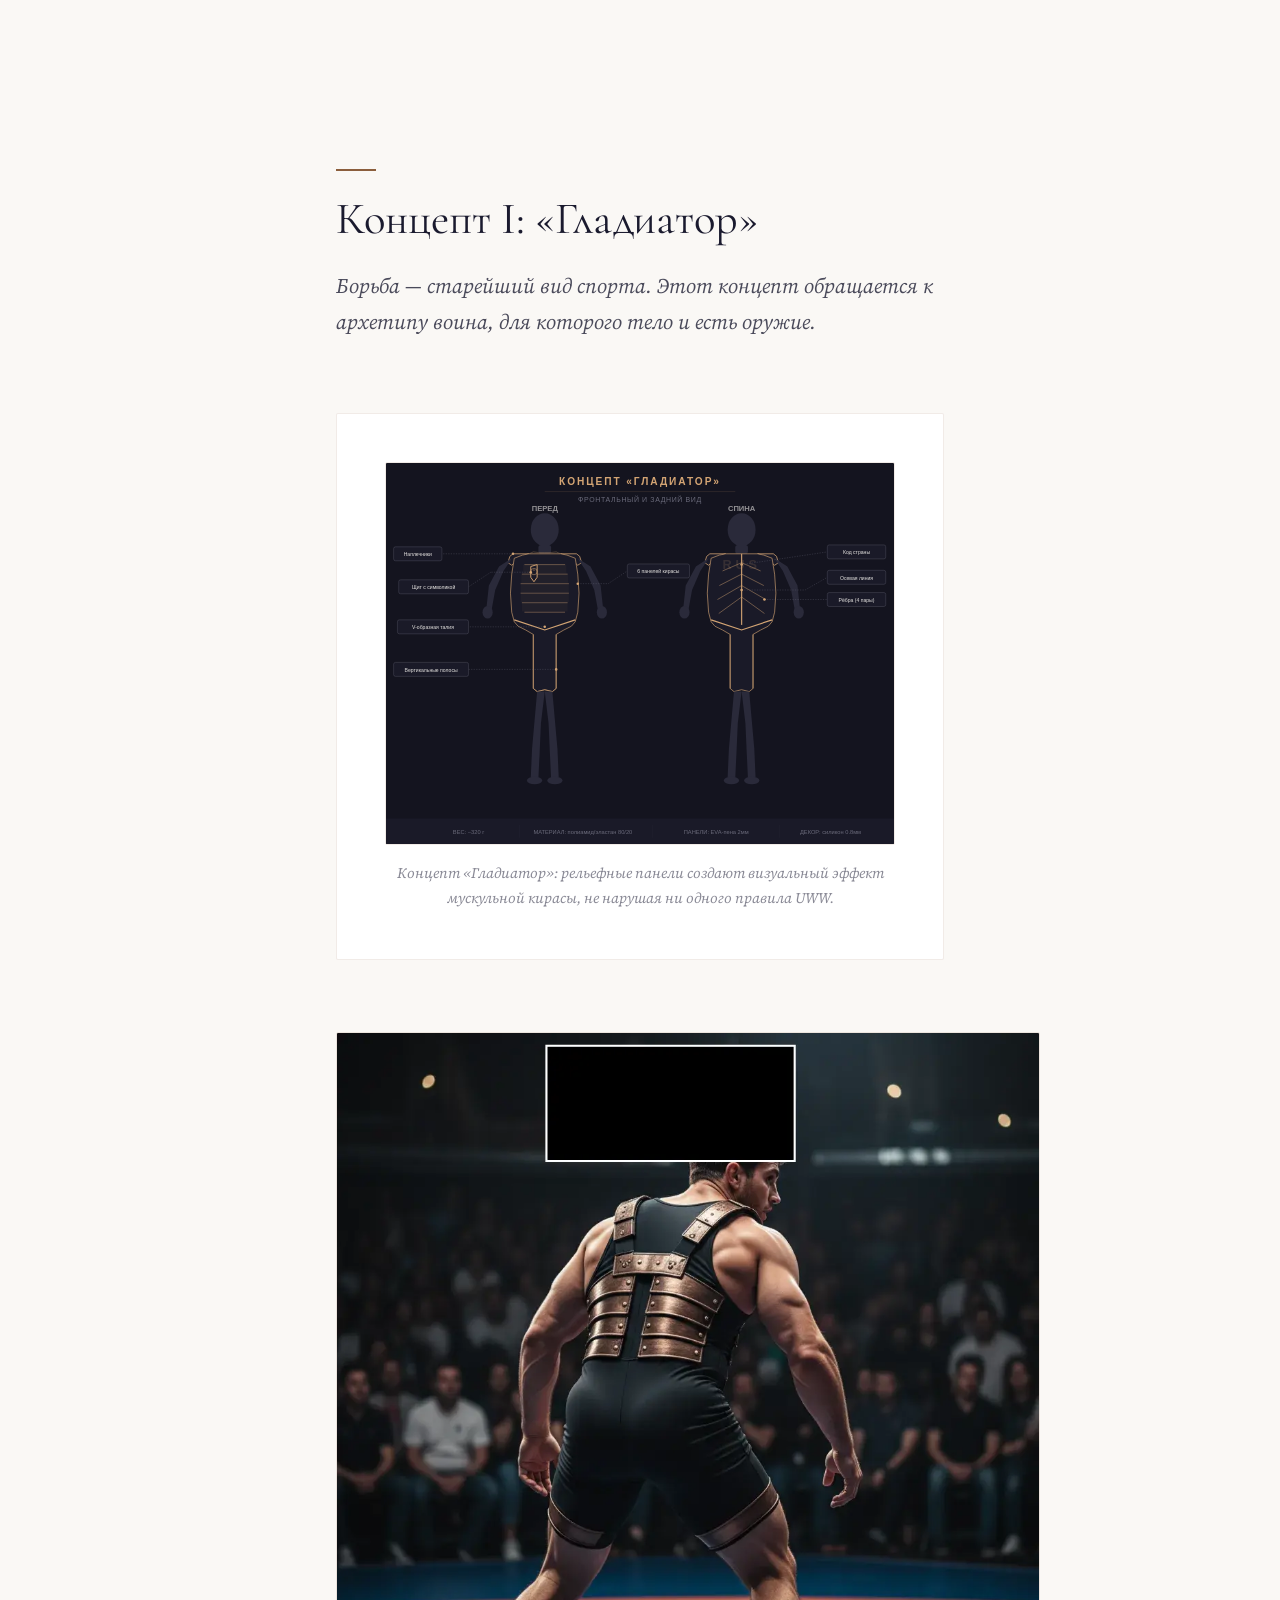
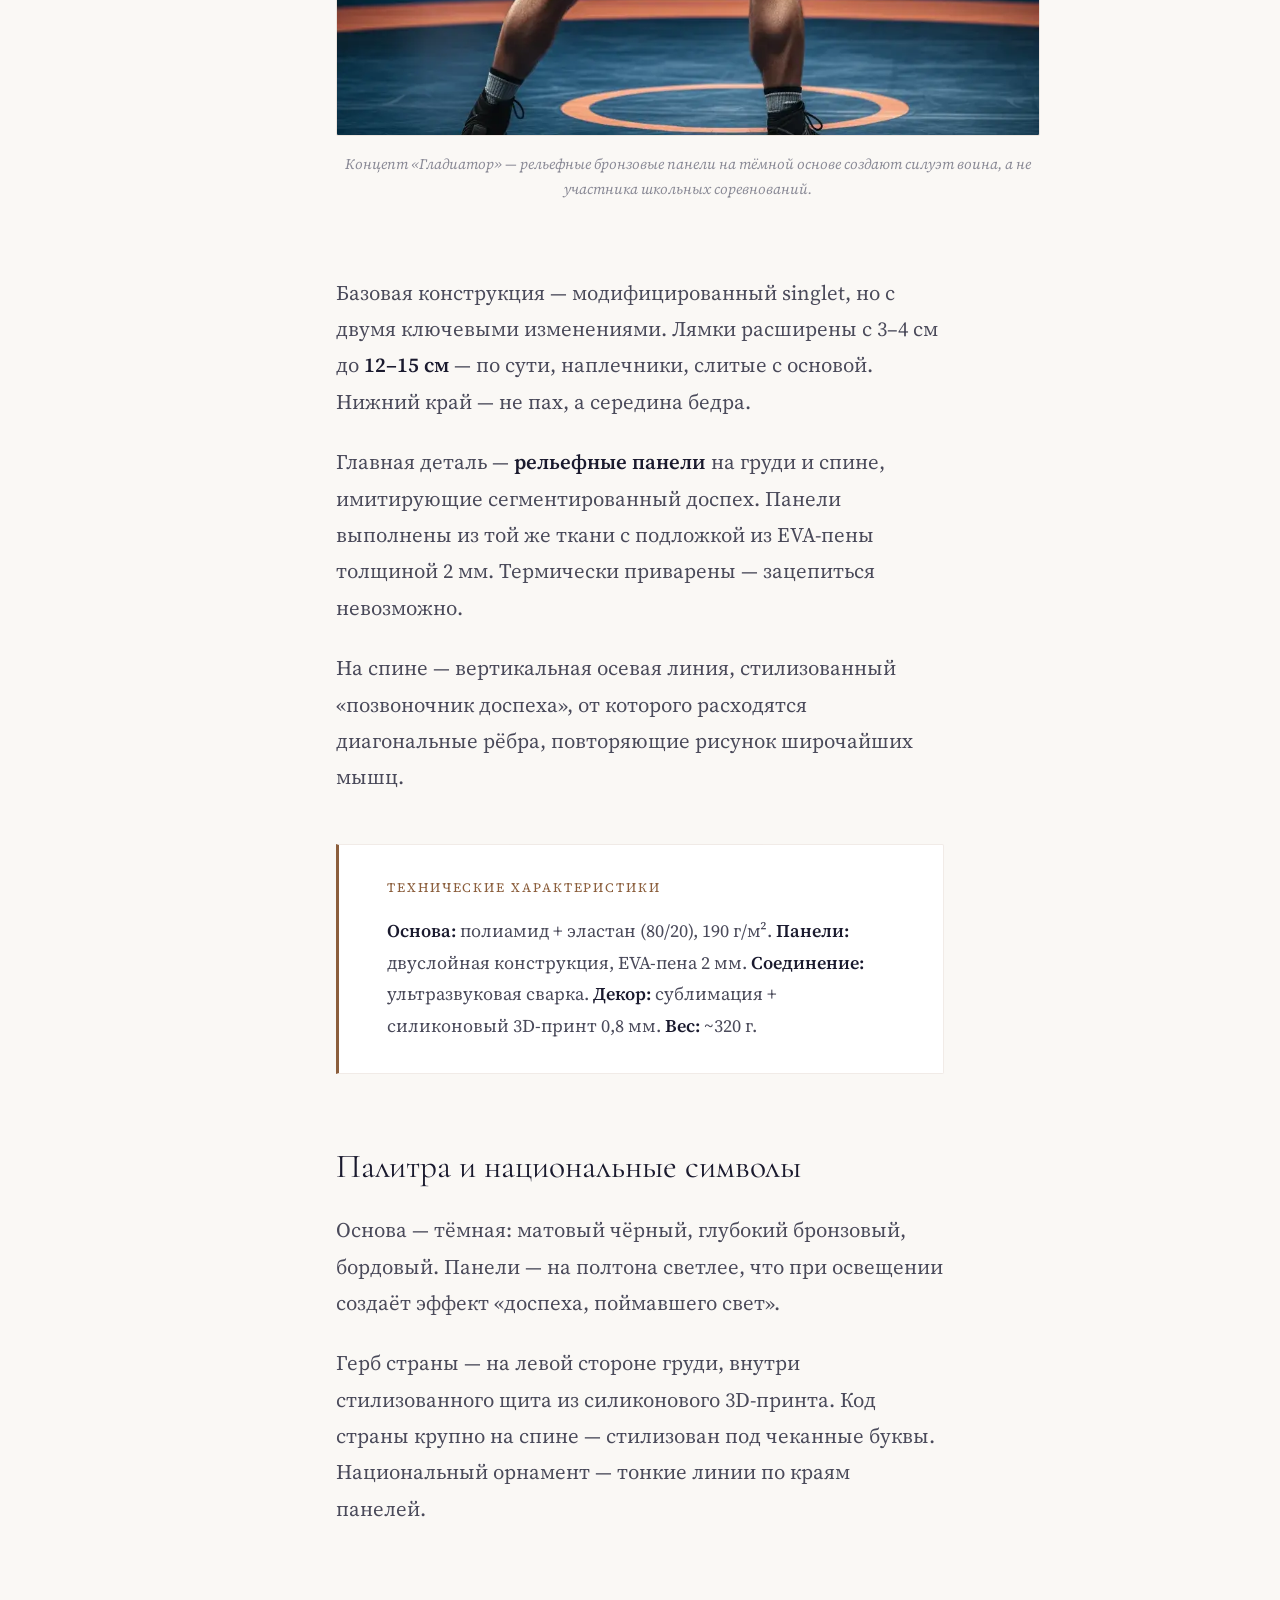
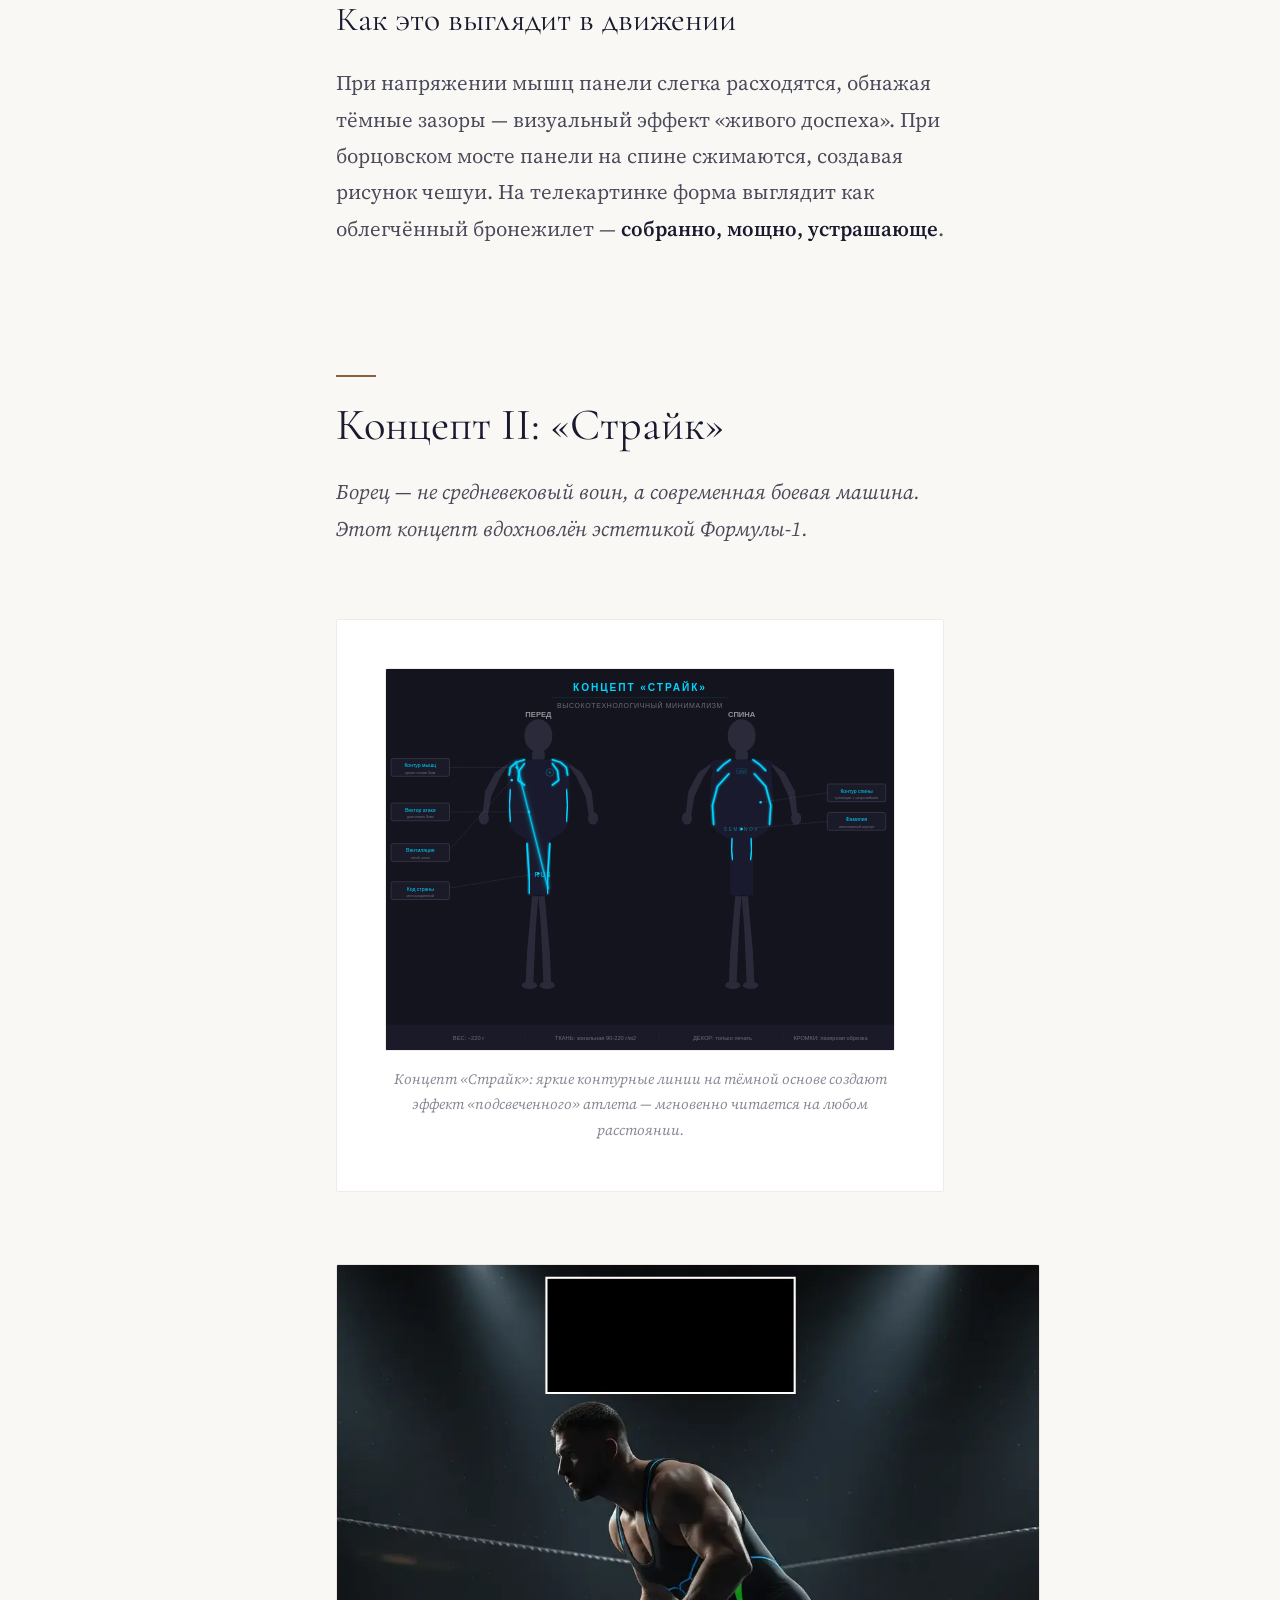
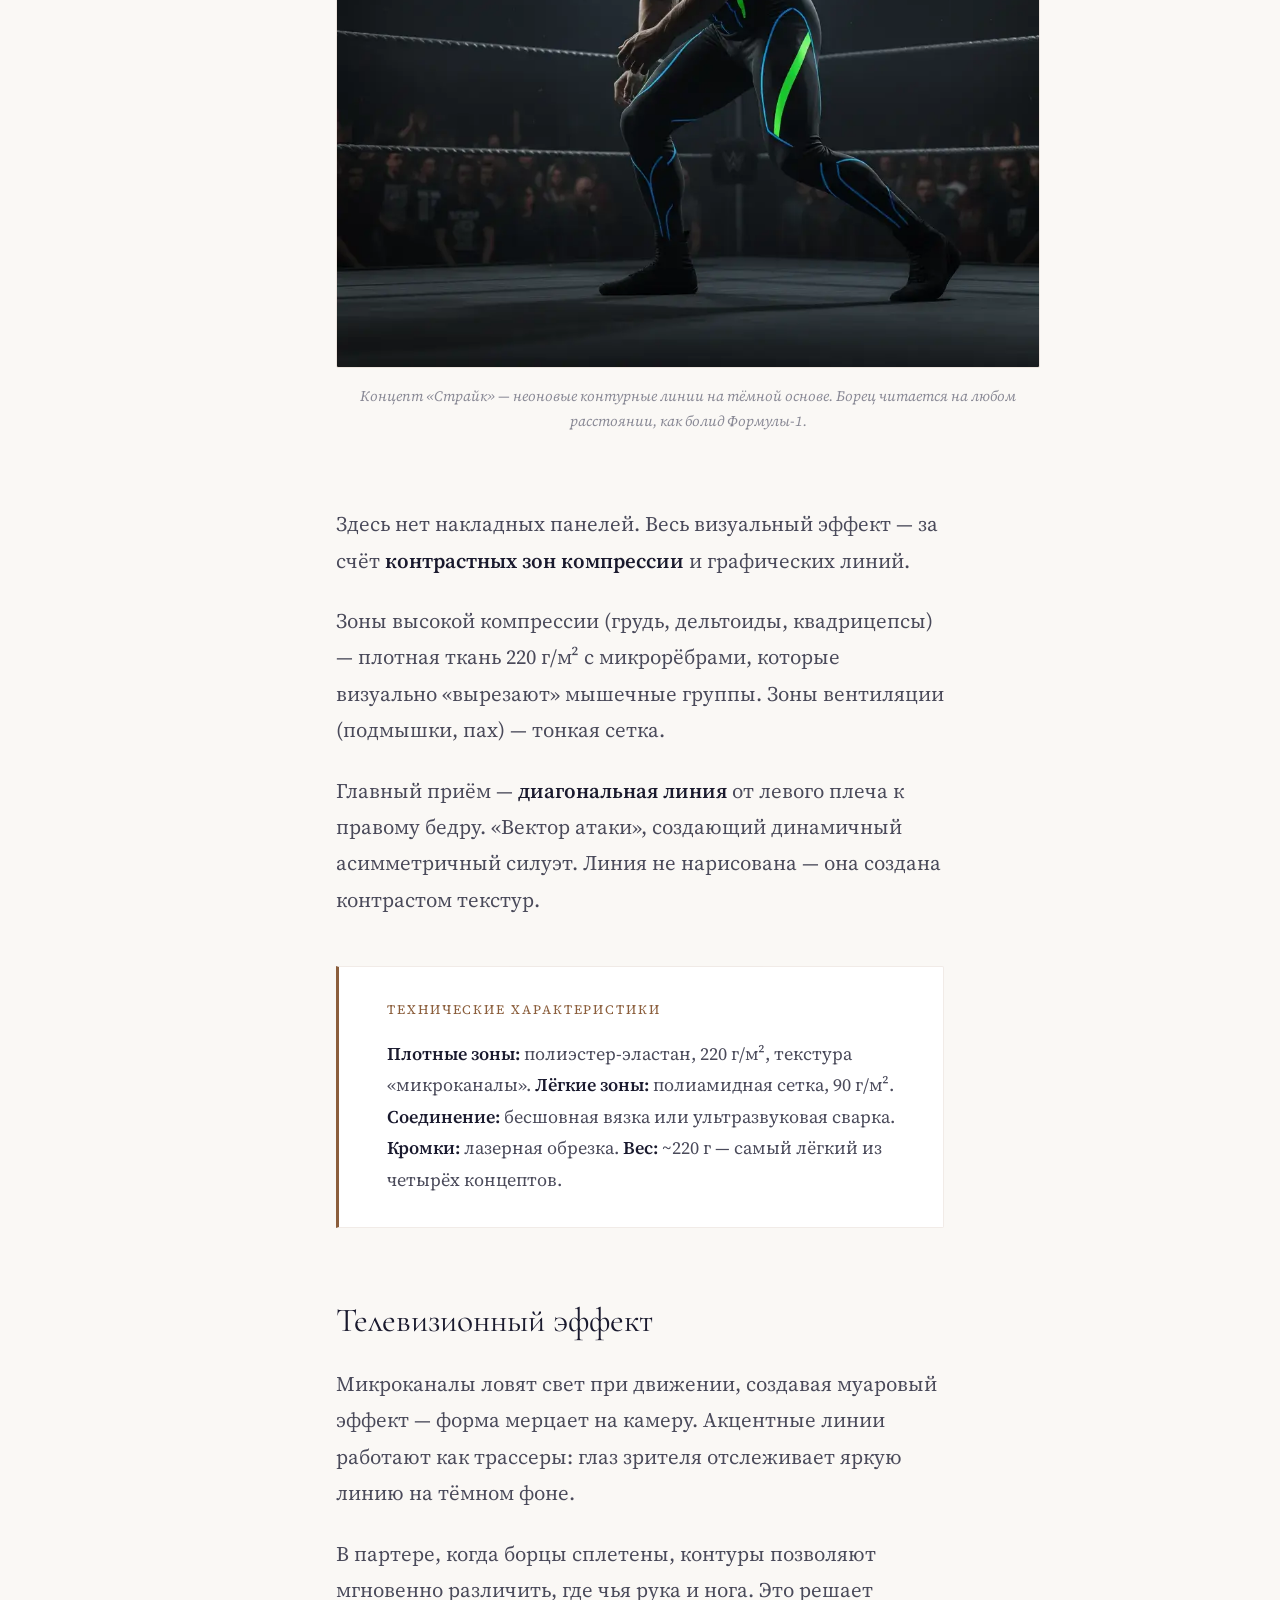
==== commit 89cf8083: "AI-generated photos for wrestling uniform concepts Add 5 photorealistic visualizations (Gemini 2.5 F" ====
--- a/articles/wrestling-uniform-revolution/index.html
+++ b/articles/wrestling-uniform-revolution/index.html
@@ -94,6 +94,11 @@
         <figcaption>Силуэт борца в трико теряется на фоне экипировки других единоборств. Концепт справа — то, как могло бы выглядеть будущее.</figcaption>
       </figure>
 
+      <figure class="figure-full">
+        <img src="images/before-after.webp" alt="Сравнение: стандартное трико vs концепт новой формы" loading="lazy">
+        <figcaption>Слева — стандартное трико, превращающее атлета в школьника. Справа — концепт, достойный чемпиона мира.</figcaption>
+      </figure>
+
       <p>Одноцветное трико, которое в лучшем случае имеет пару полосок. Даже олимпийский чемпион в этом наряде выглядит как участник школьных соревнований. Два человека в обтягивающих комбинезонах сливаются друг с другом на ковре. Зритель не может мгновенно считать, кто есть кто.</p>
 
       <div class="info-box">
@@ -186,6 +191,11 @@
         <figcaption>Концепт «Гладиатор»: рельефные панели создают визуальный эффект мускульной кирасы, не нарушая ни одного правила UWW.</figcaption>
       </figure>
 
+      <figure class="figure-wide">
+        <img src="images/gladiator-photo.webp" alt="Концепт «Гладиатор» — рельефные бронзовые панели на тёмной основе" loading="lazy">
+        <figcaption>Концепт «Гладиатор» — рельефные бронзовые панели на тёмной основе создают силуэт воина, а не участника школьных соревнований.</figcaption>
+      </figure>
+
       <p>Базовая конструкция — модифицированный singlet, но с двумя ключевыми изменениями. Лямки расширены с 3–4 см до <strong>12–15 см</strong> — по сути, наплечники, слитые с основой. Нижний край — не пах, а середина бедра.</p>
 
       <p>Главная деталь — <strong>рельефные панели</strong> на груди и спине, имитирующие сегментированный доспех. Панели выполнены из той же ткани с подложкой из EVA-пены толщиной 2 мм. Термически приварены — зацепиться невозможно.</p>
@@ -216,6 +226,11 @@
       <figure class="diagram">
         <img src="images/strike-concept.svg" alt="Концепт Страйк — минималистичный хай-тек">
         <figcaption>Концепт «Страйк»: яркие контурные линии на тёмной основе создают эффект «подсвеченного» атлета — мгновенно читается на любом расстоянии.</figcaption>
+      </figure>
+
+      <figure class="figure-wide">
+        <img src="images/strike-photo.webp" alt="Концепт «Страйк» — неоновые контурные линии на тёмной основе" loading="lazy">
+        <figcaption>Концепт «Страйк» — неоновые контурные линии на тёмной основе. Борец читается на любом расстоянии, как болид Формулы-1.</figcaption>
       </figure>
 
       <p>Здесь нет накладных панелей. Весь визуальный эффект — за счёт <strong>контрастных зон компрессии</strong> и графических линий.</p>
@@ -248,6 +263,11 @@
       <figure class="diagram">
         <img src="images/heritage-concept.svg" alt="Концепт Наследие — этнические мотивы и традиционные борцовские костюмы">
         <figcaption>Концепт «Наследие» берёт визуальные коды национальных борцовских костюмов и транслирует их в современную форму. Каждая сборная получает уникальный дизайн.</figcaption>
+      </figure>
+
+      <figure class="figure-wide">
+        <img src="images/heritage-photo.webp" alt="Концепт «Наследие» — персидские арабески на борцовской форме" loading="lazy">
+        <figcaption>Концепт «Наследие» — персидские арабески превращают форму в культурный манифест. У каждой сборной — свой уникальный визуальный код.</figcaption>
       </figure>
 
       <p>Силуэт — <strong>двухкомпонентная система:</strong> облегающий топ с рукавом до локтя и шорты-леггинсы до колена. Это единый комбинезон, визуально разделённый контрастной линией на поясе. Длинный рукав даёт больше пространства для графики, длина до колена — больше «холста» на ногах.</p>
@@ -273,6 +293,11 @@
       <h2>Концепт IV: «Элита»</h2>
 
       <p><em>Этот концепт берёт эстетику премиальных спортивных брендов и доводит её до уровня, достойного мировых чемпионов.</em></p>
+
+      <figure class="figure-wide">
+        <img src="images/elite-photo.webp" alt="Концепт «Элита» — премиальный подход к борцовской форме" loading="lazy">
+        <figcaption>Концепт «Элита» — премиальный подход: зональная компрессия создаёт рельеф без единой накладной детали.</figcaption>
+      </figure>
 
       <p>«Элита» — самый коммерчески реалистичный из четырёх. Это не революция, а эволюция. Тот же singlet, но переосмысленный через призму Nike, Adidas и Under Armour — компаний, которые десятилетиями совершенствуют спортивную эстетику.</p>
 
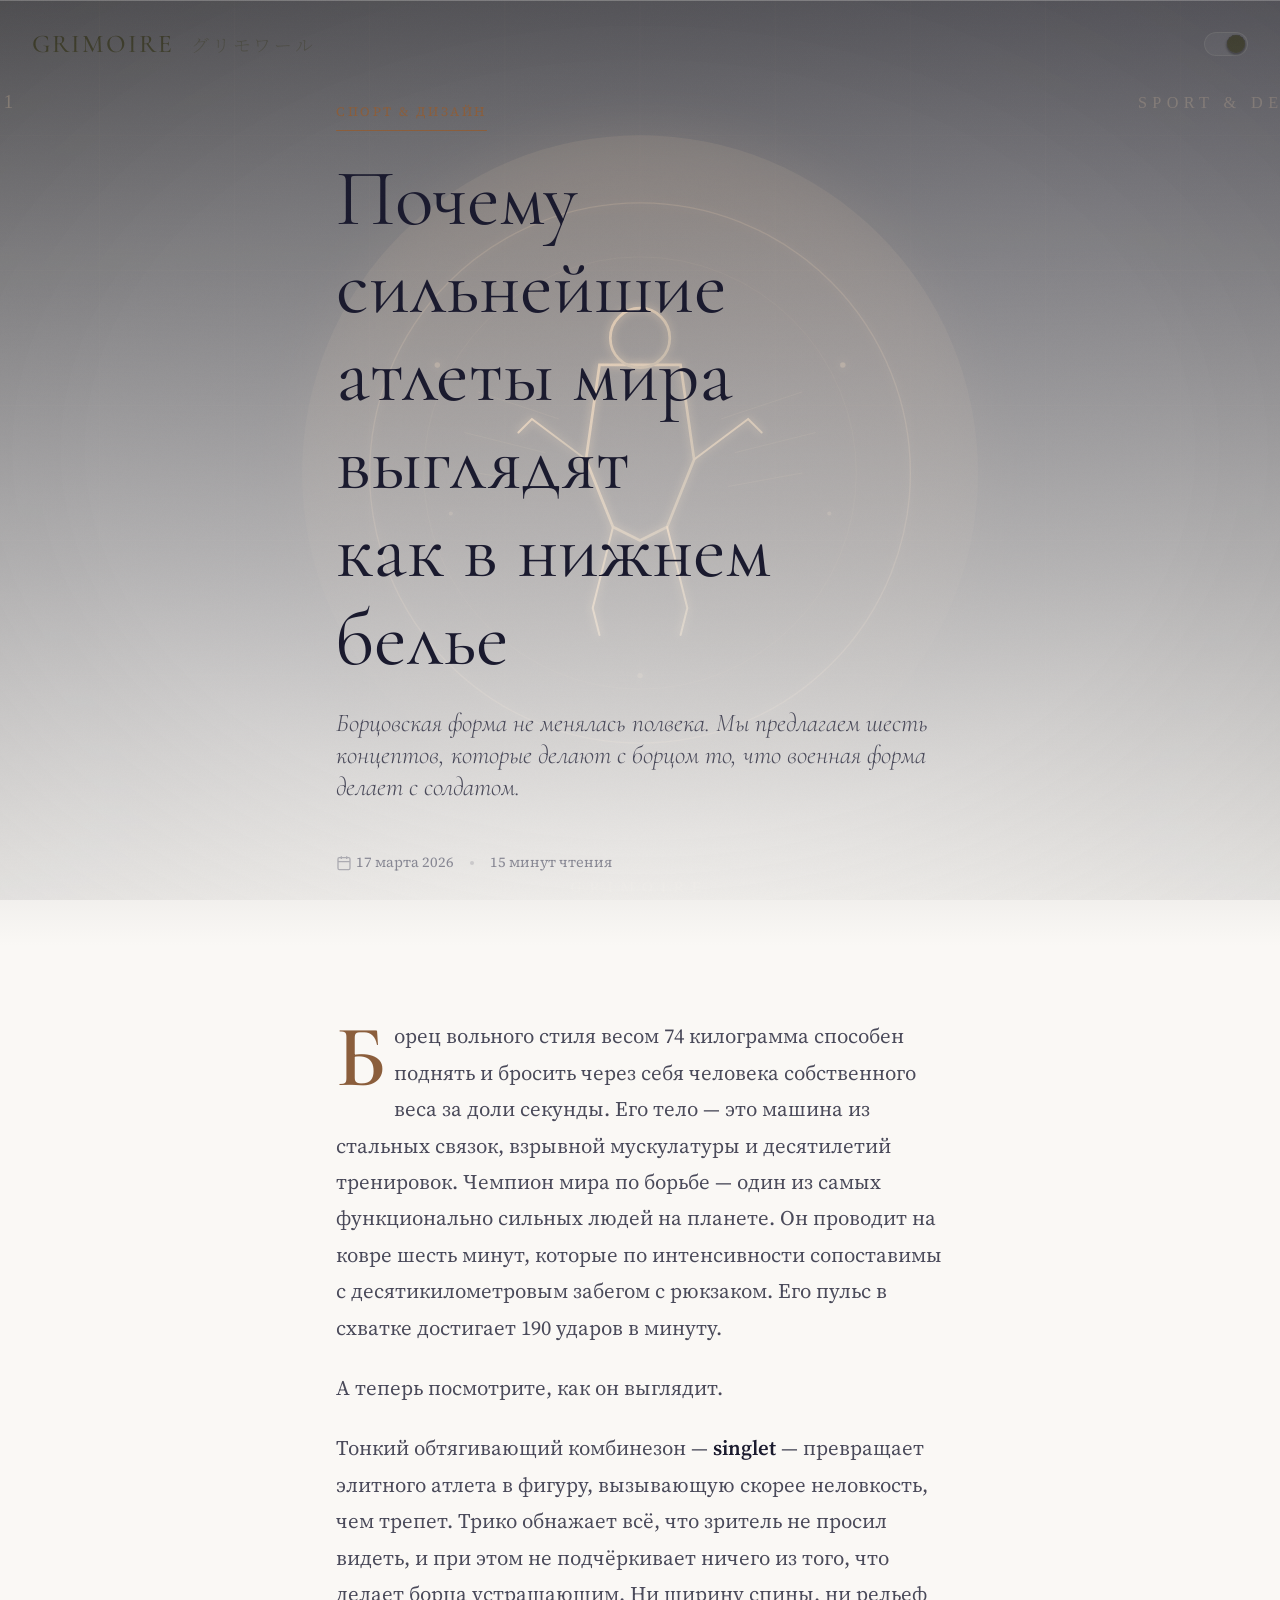
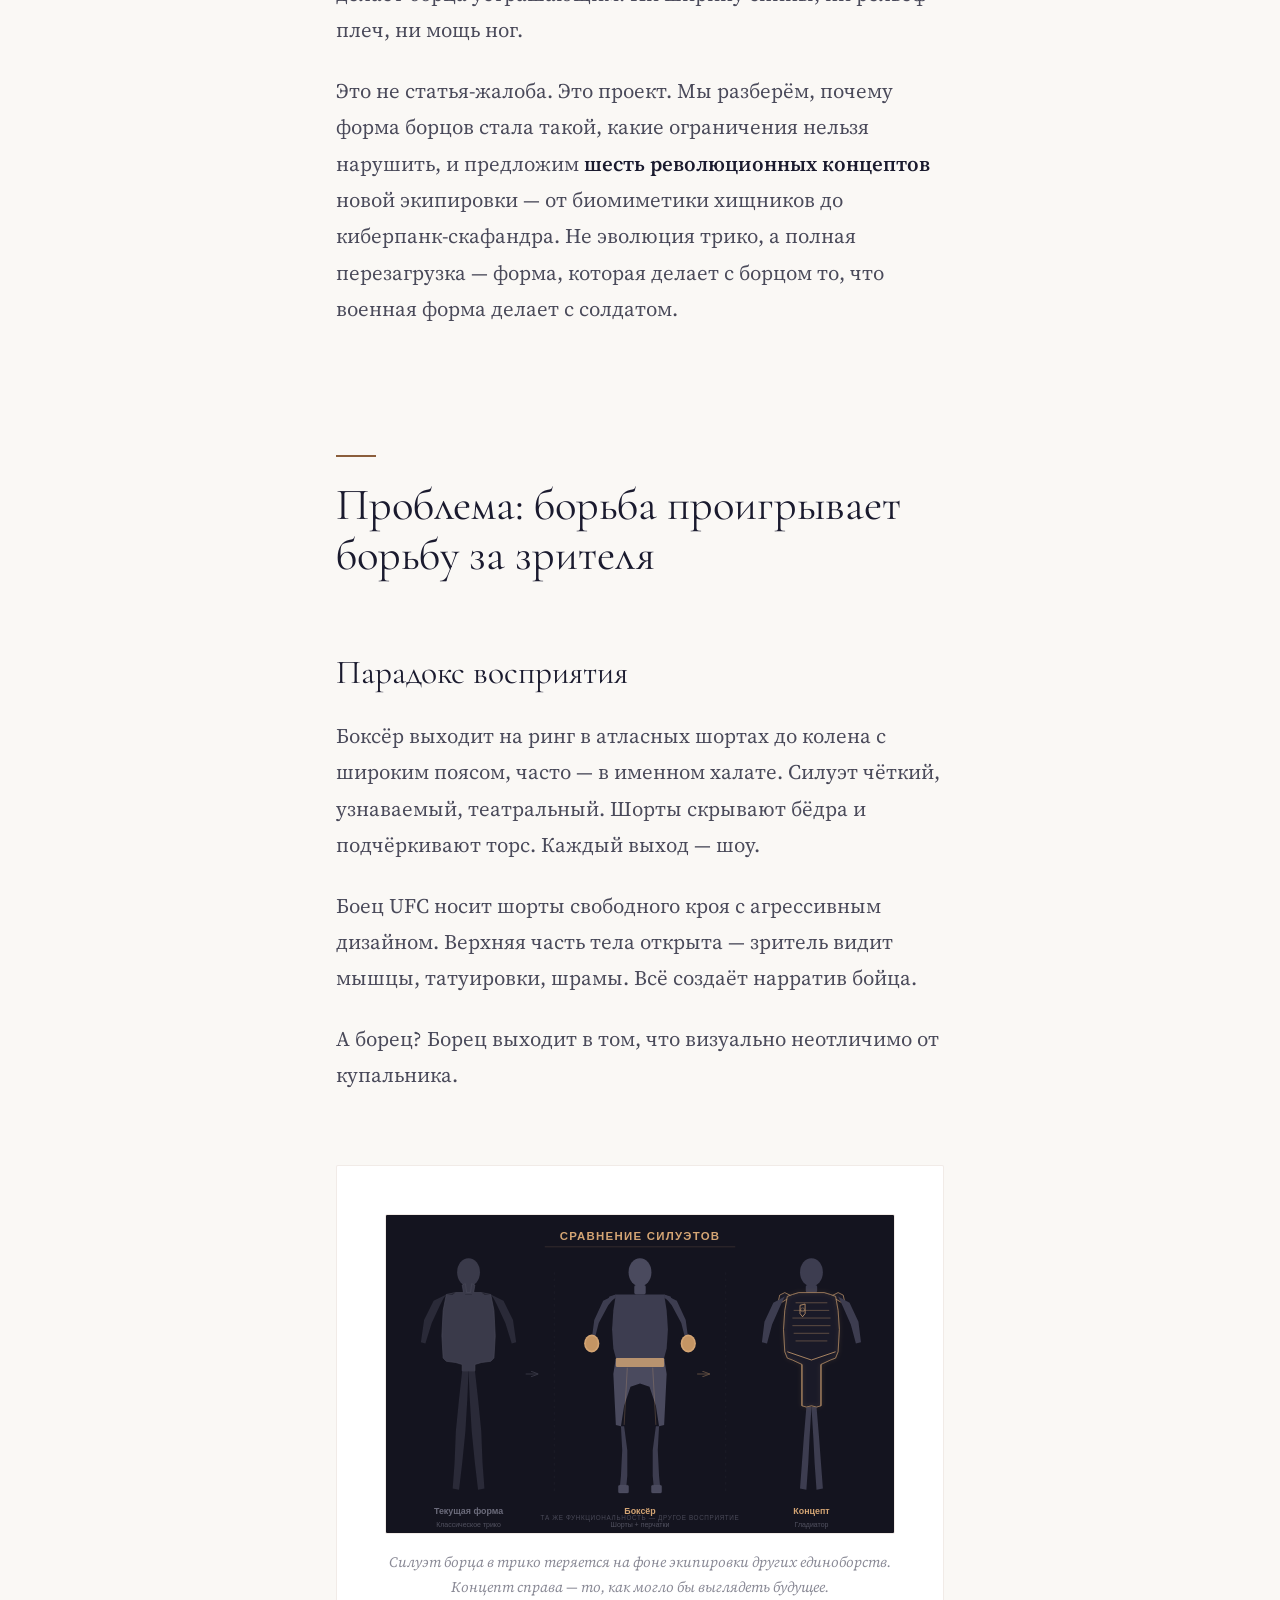
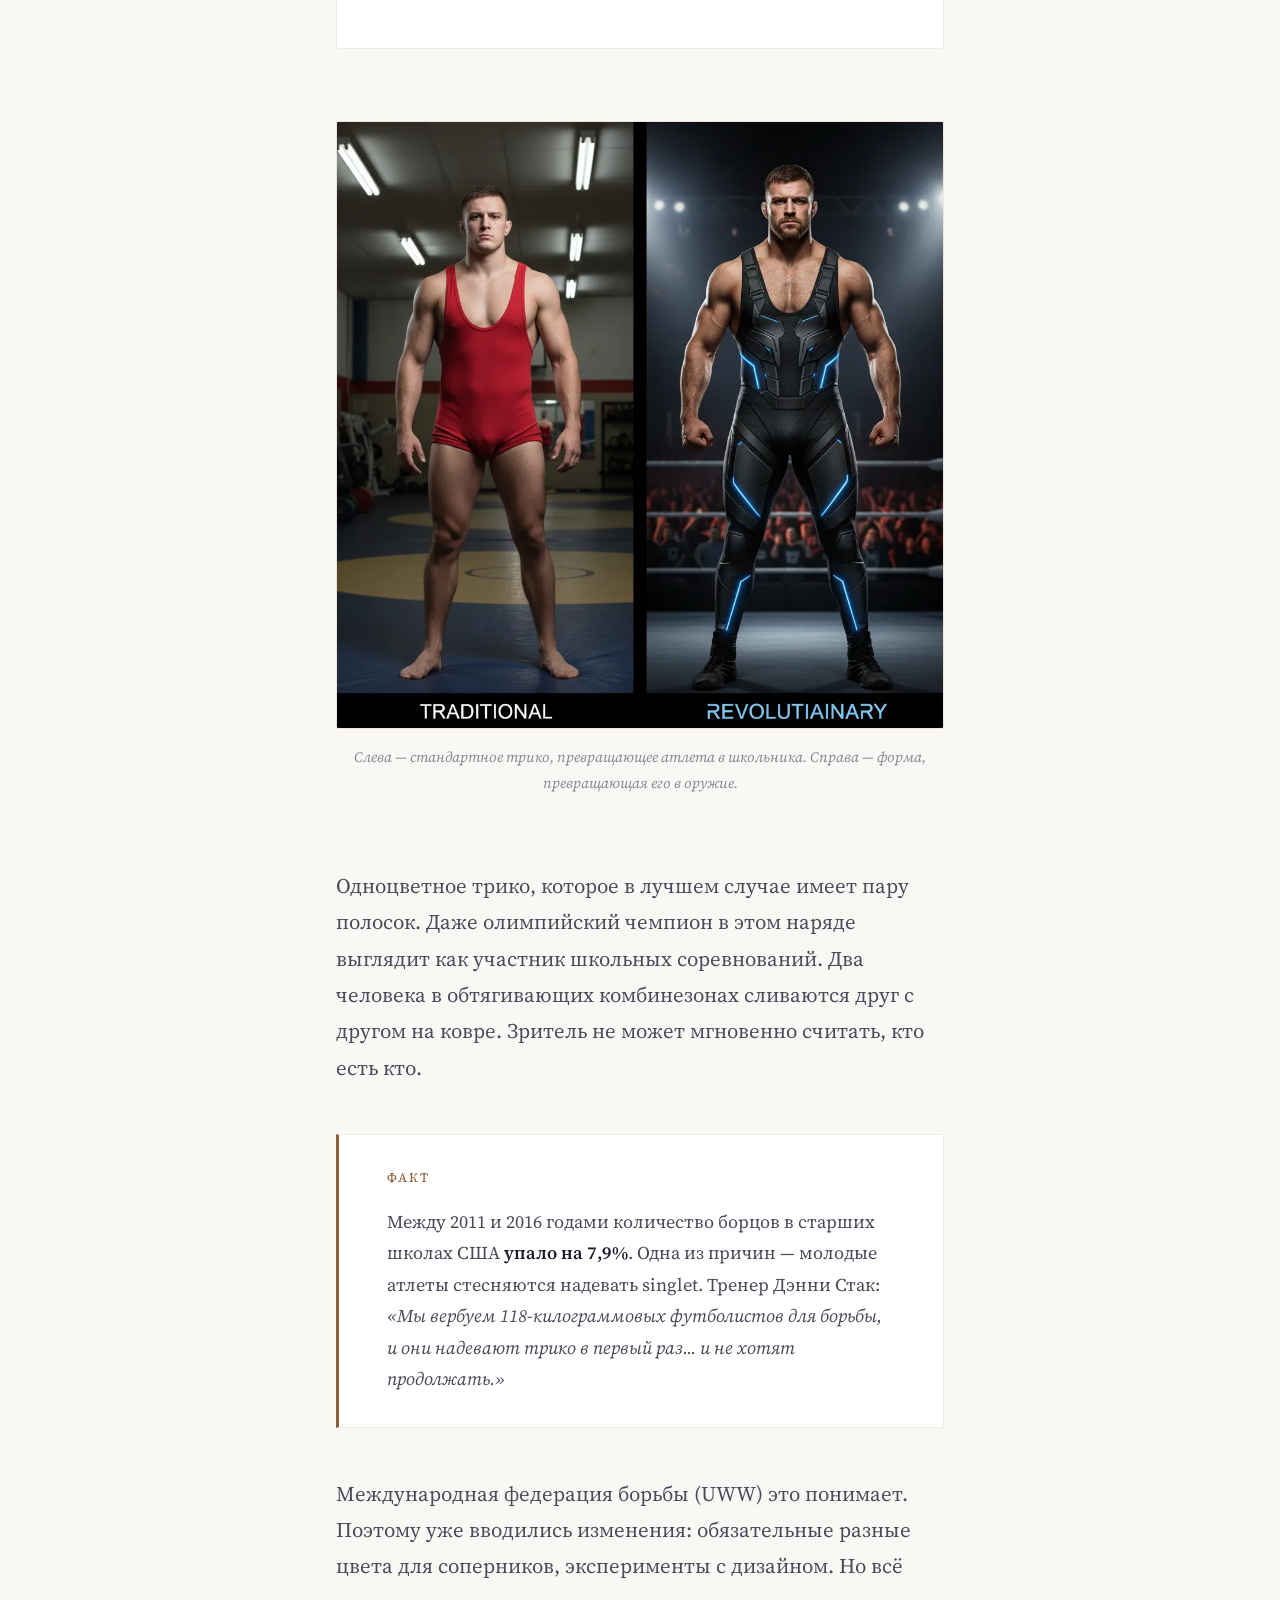
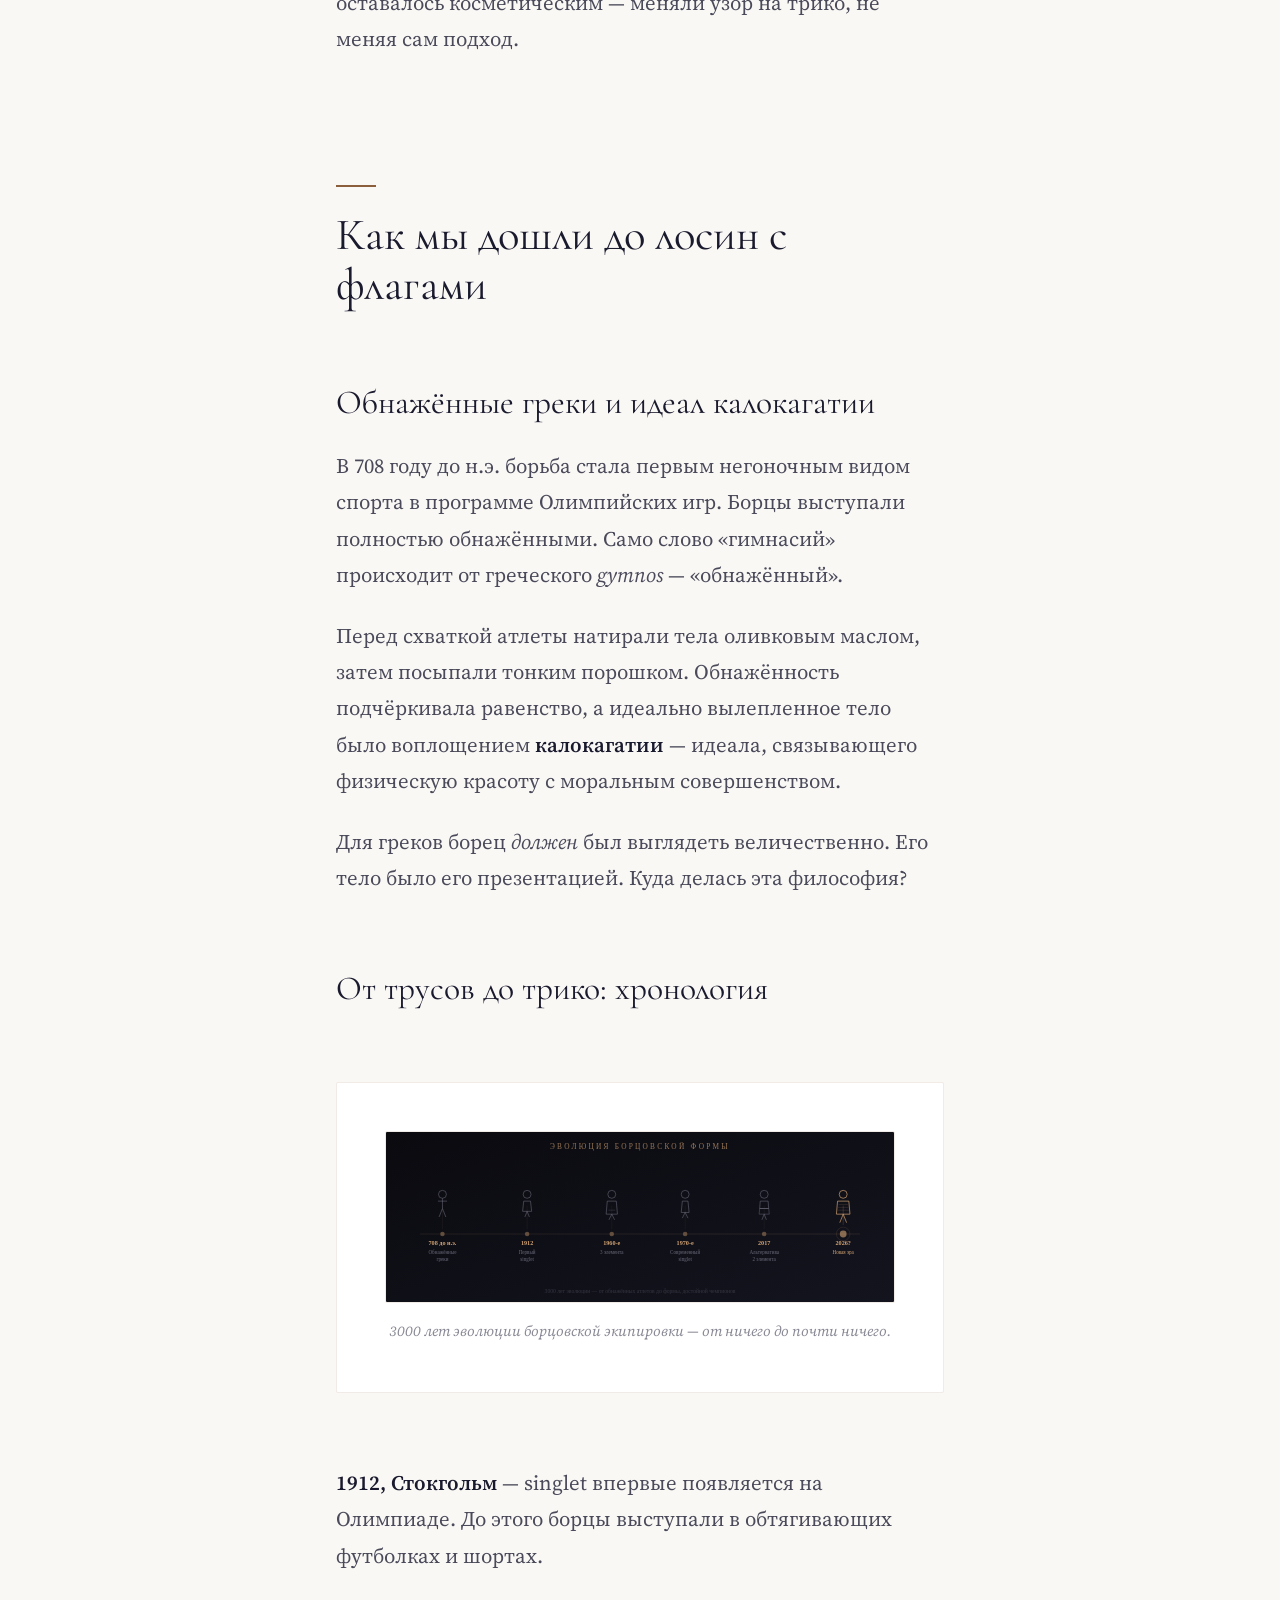
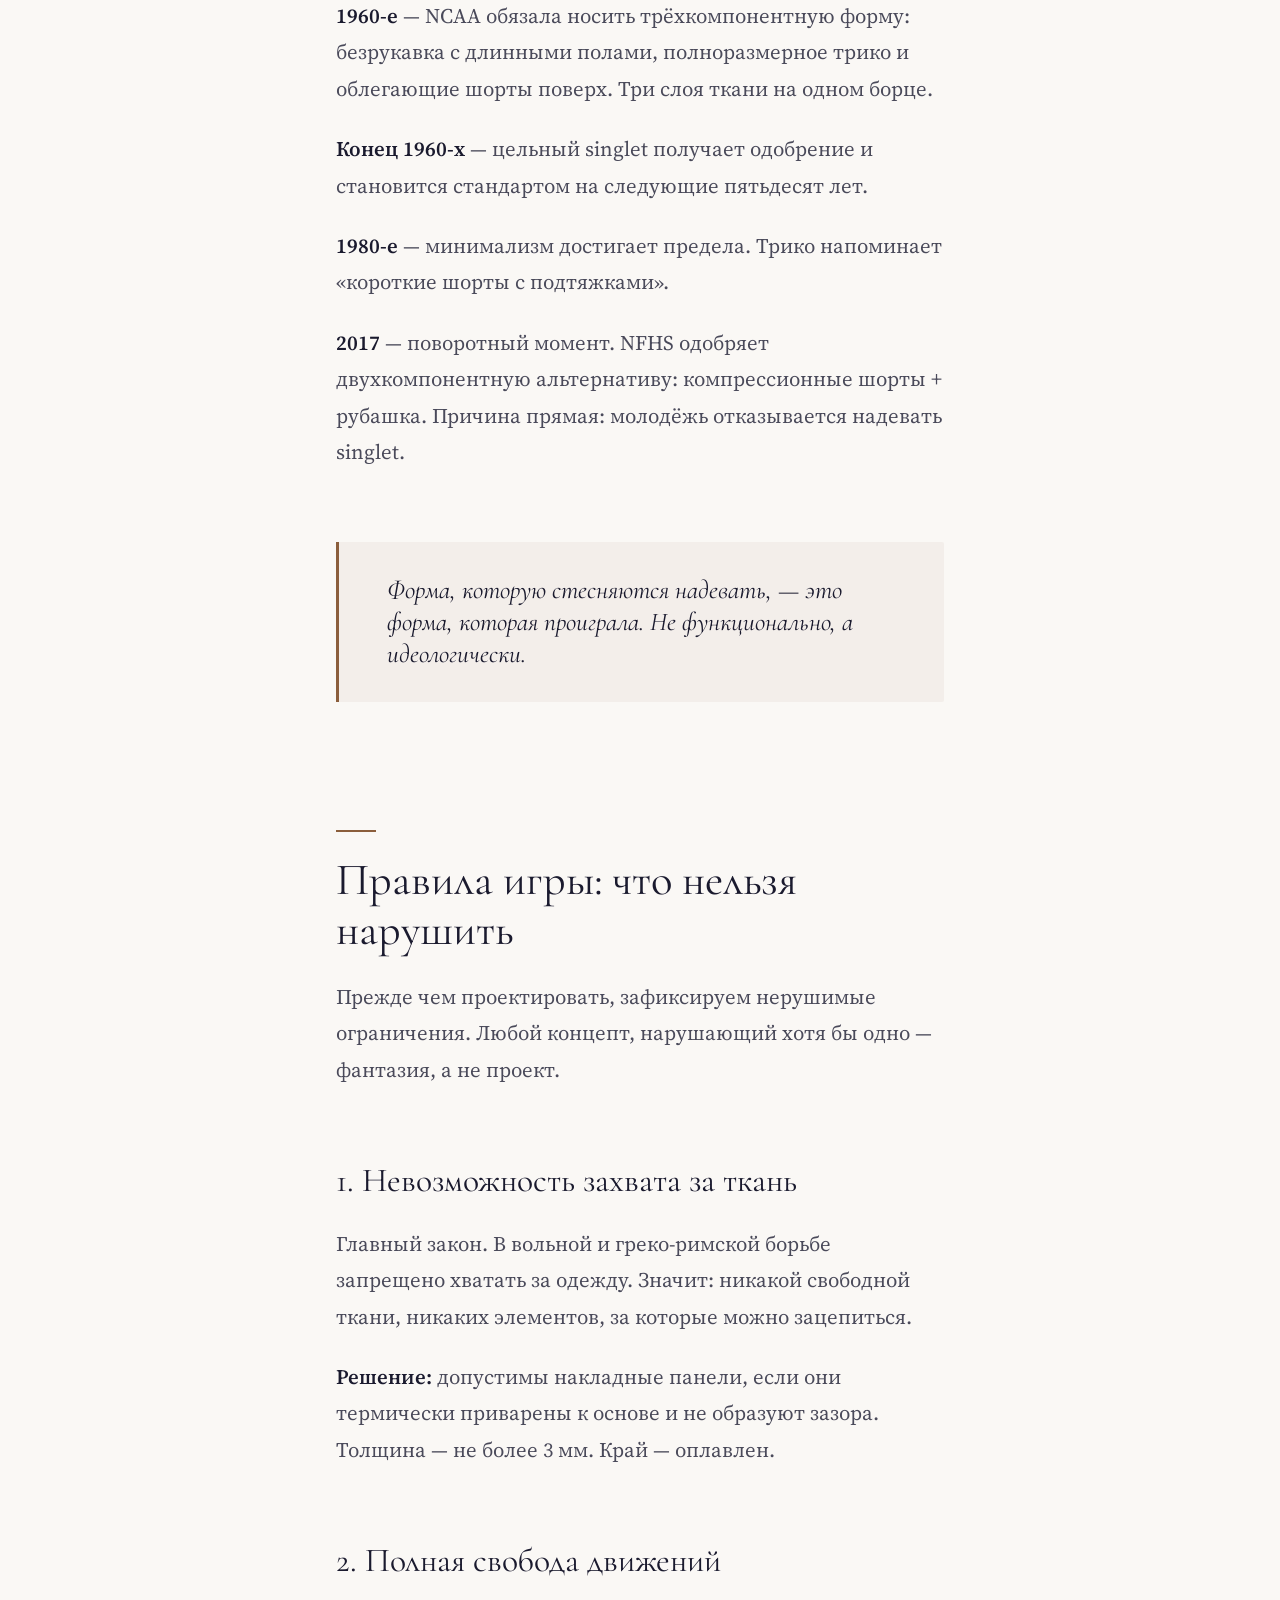
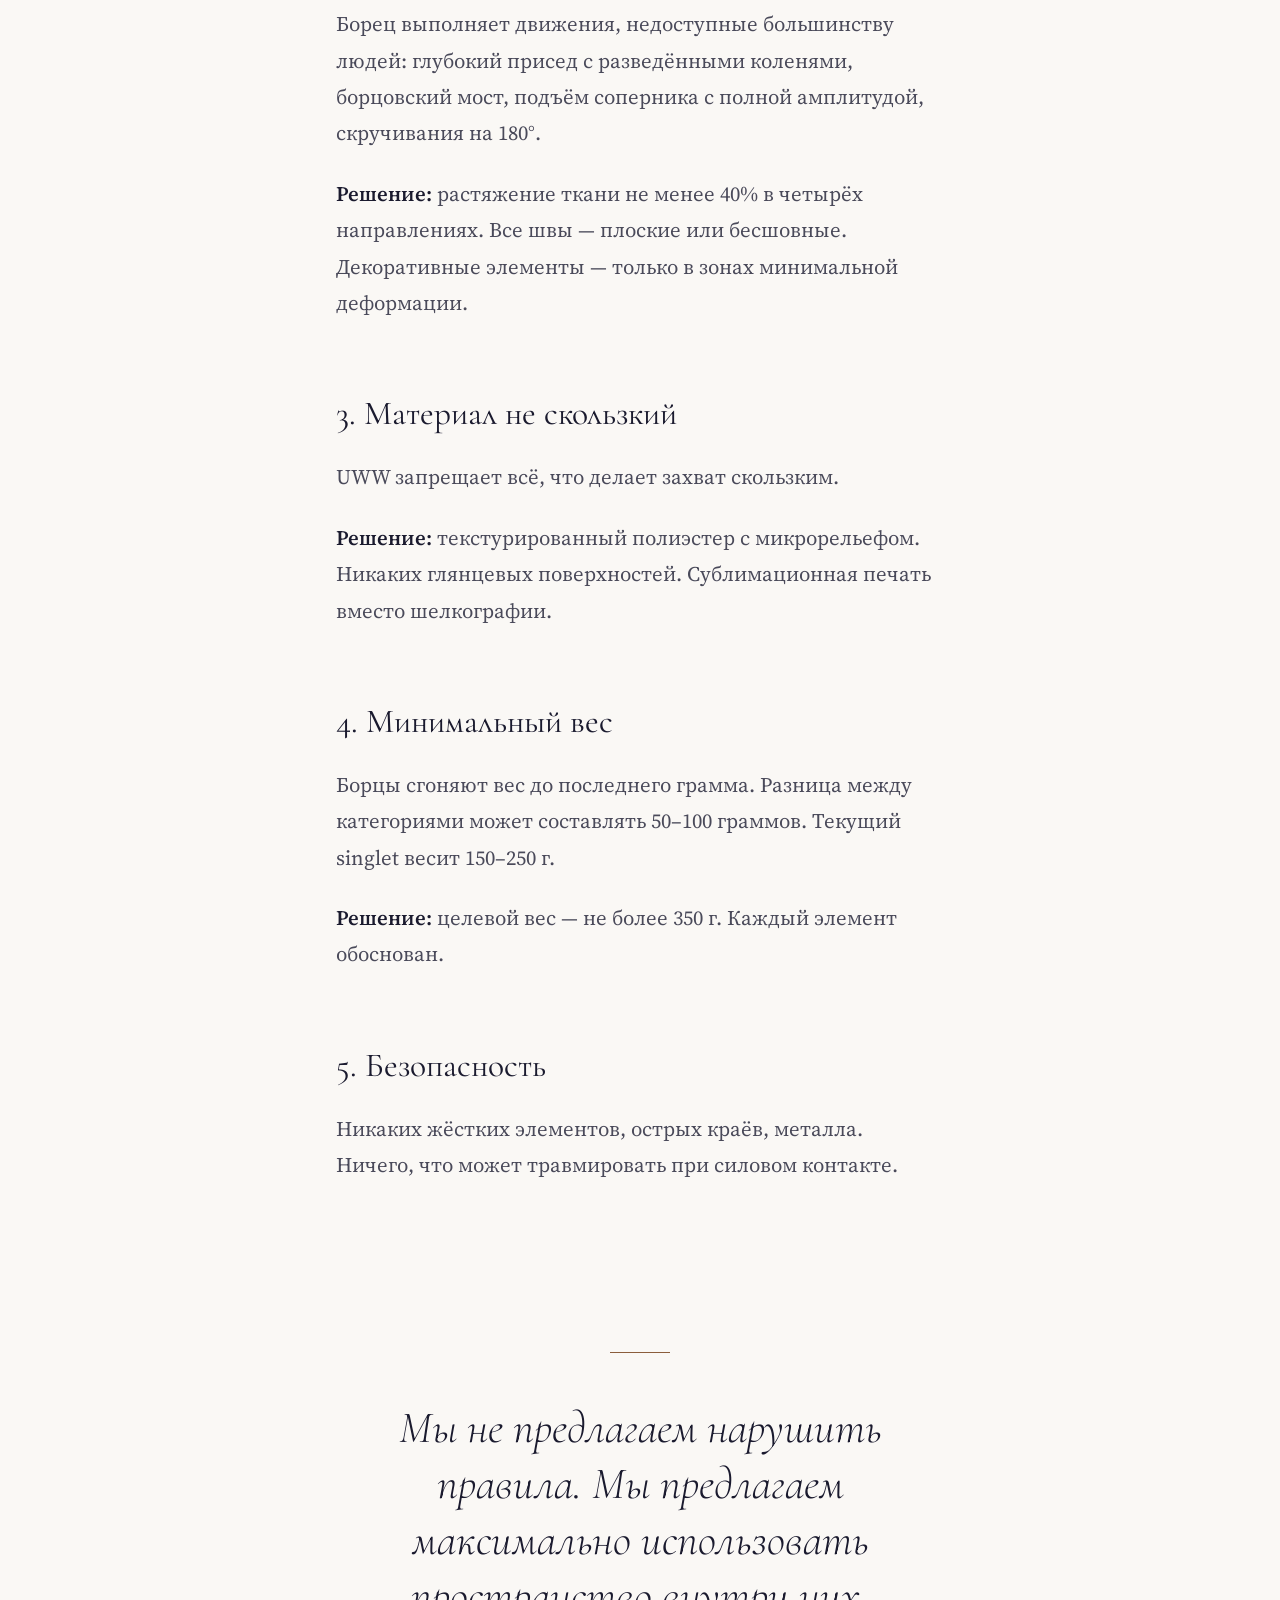
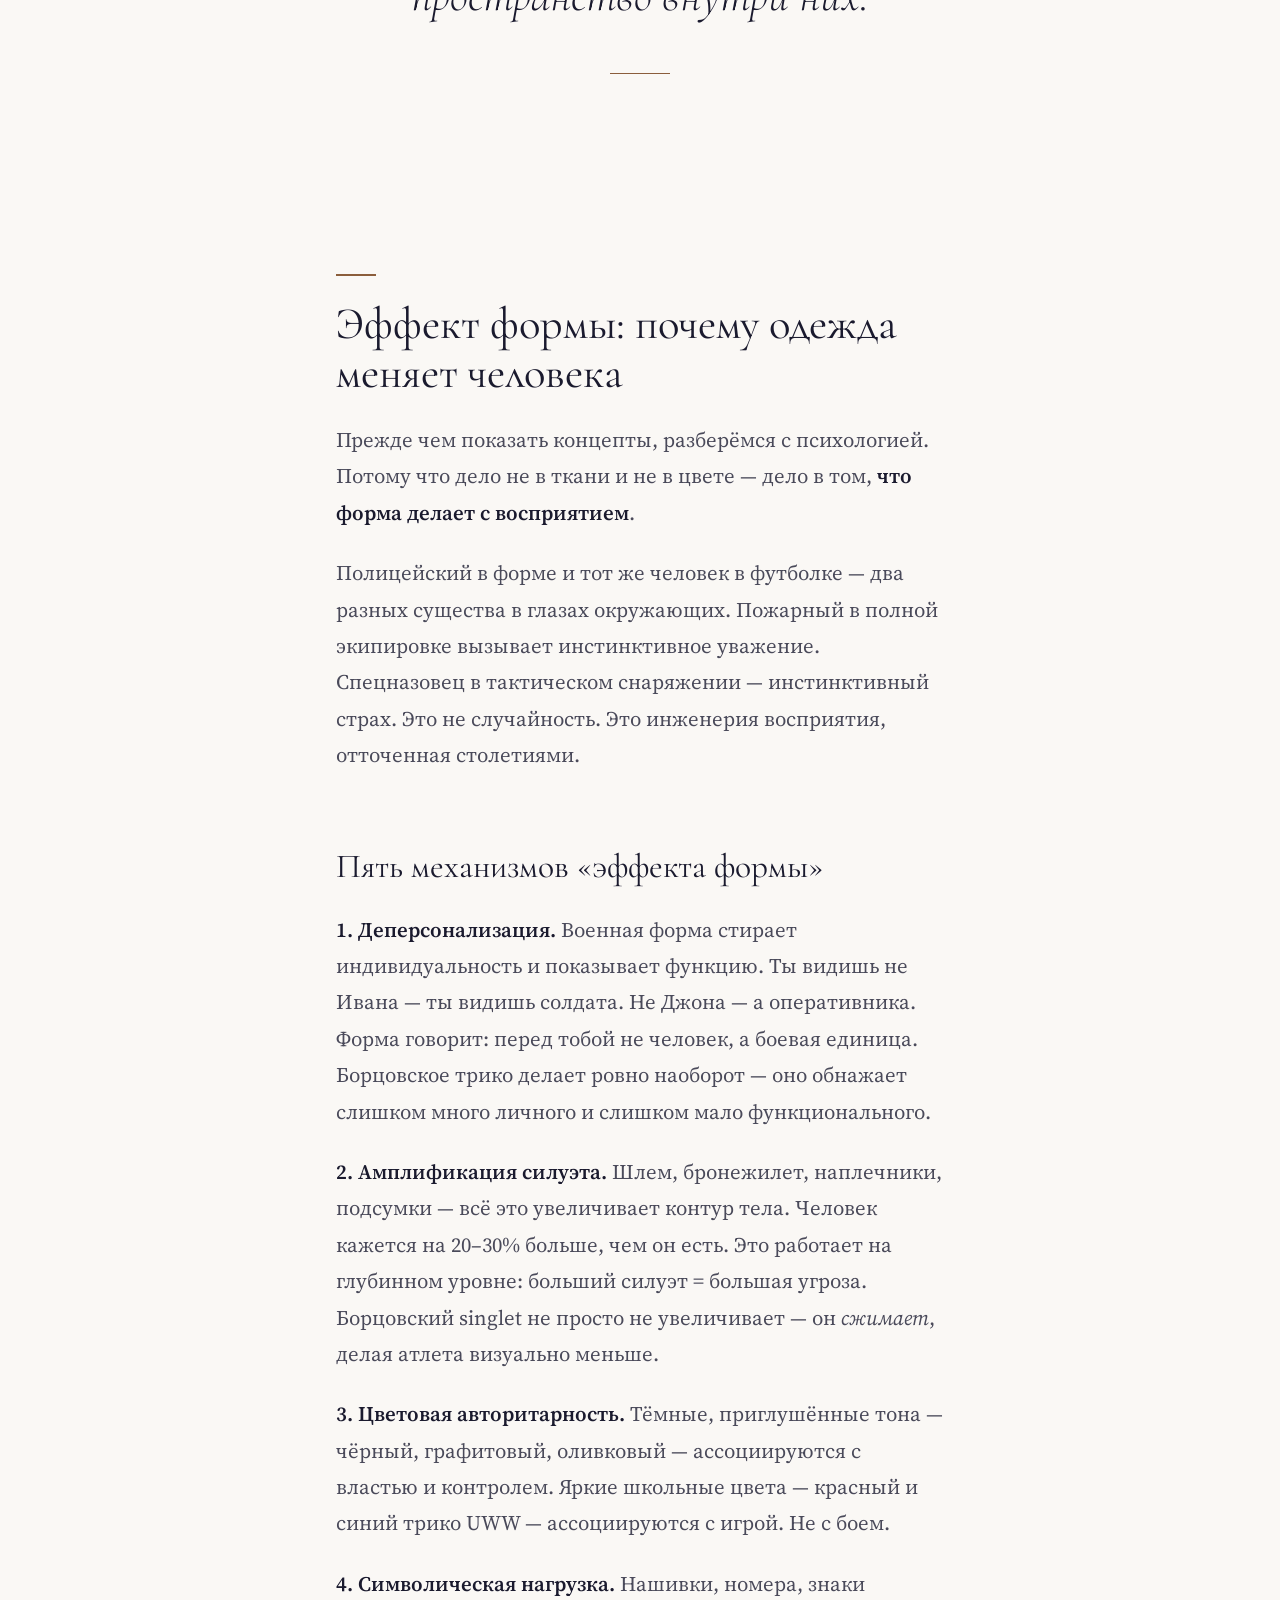
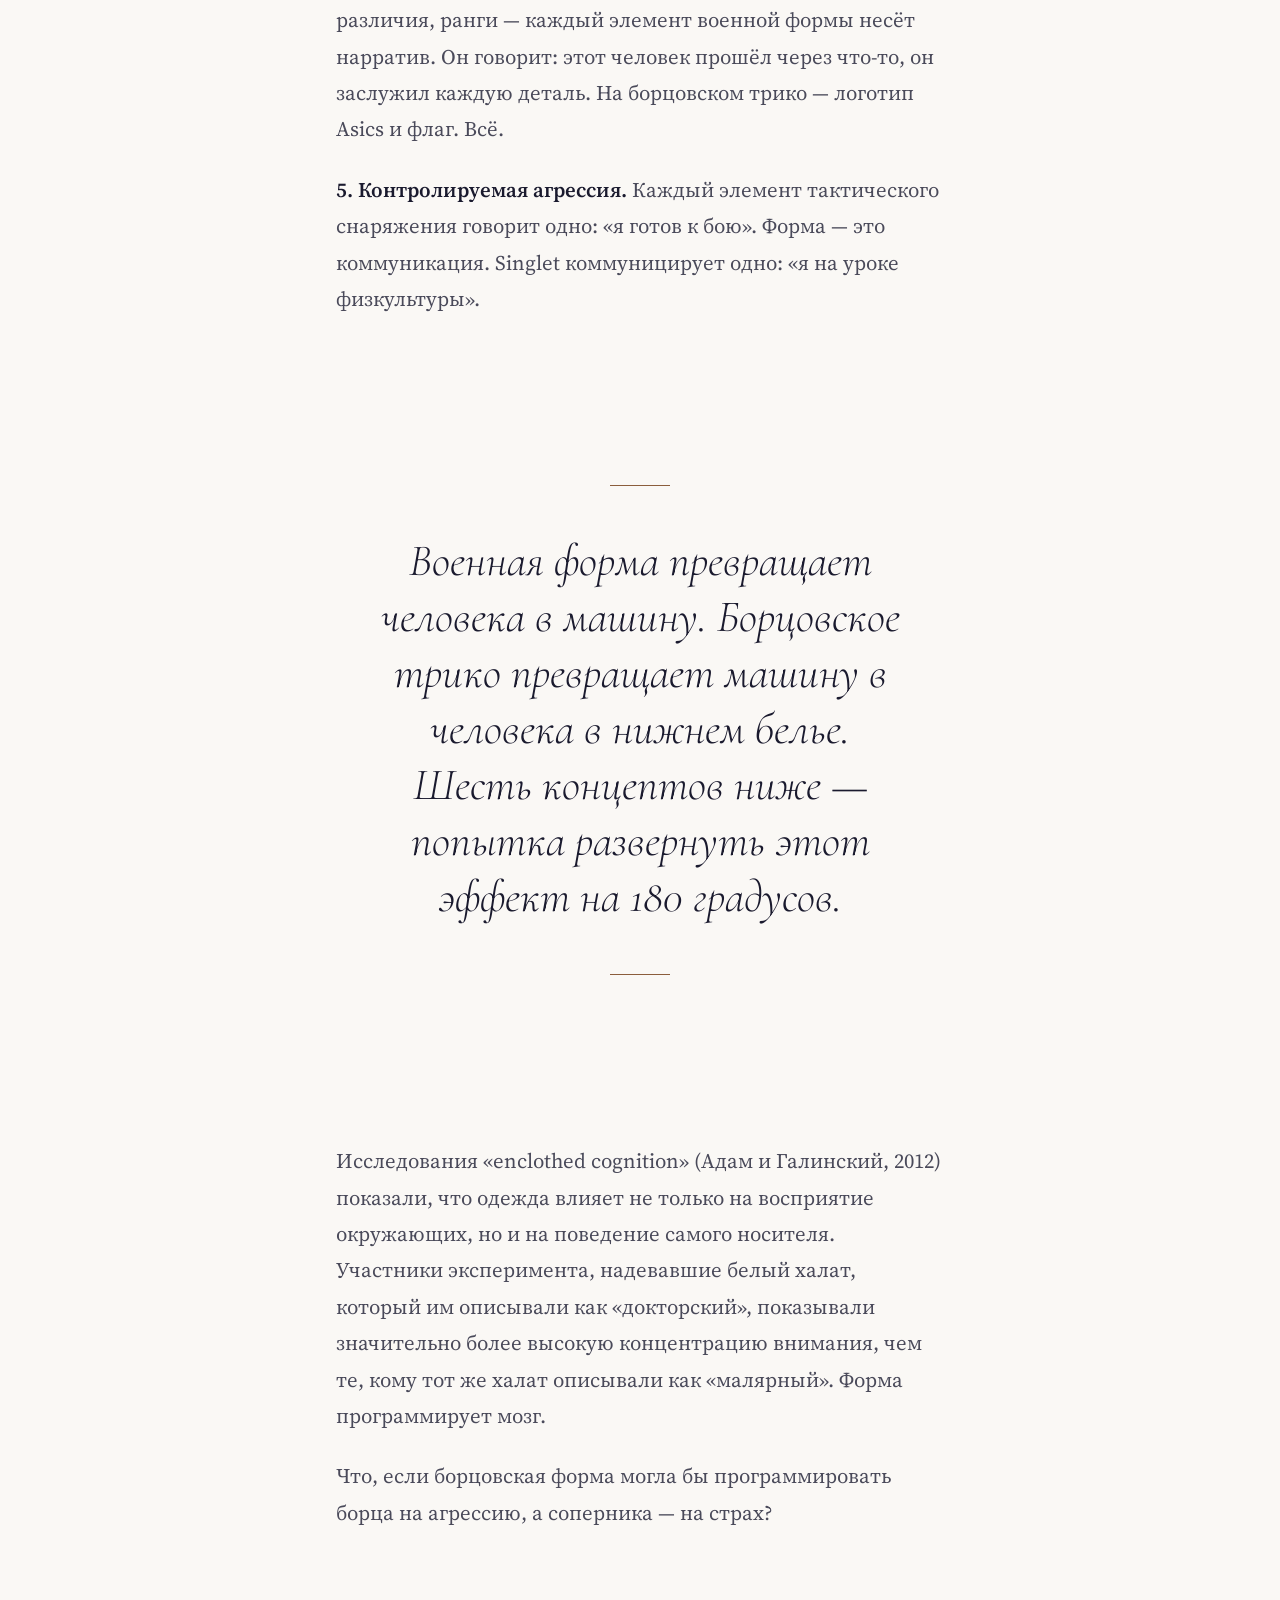
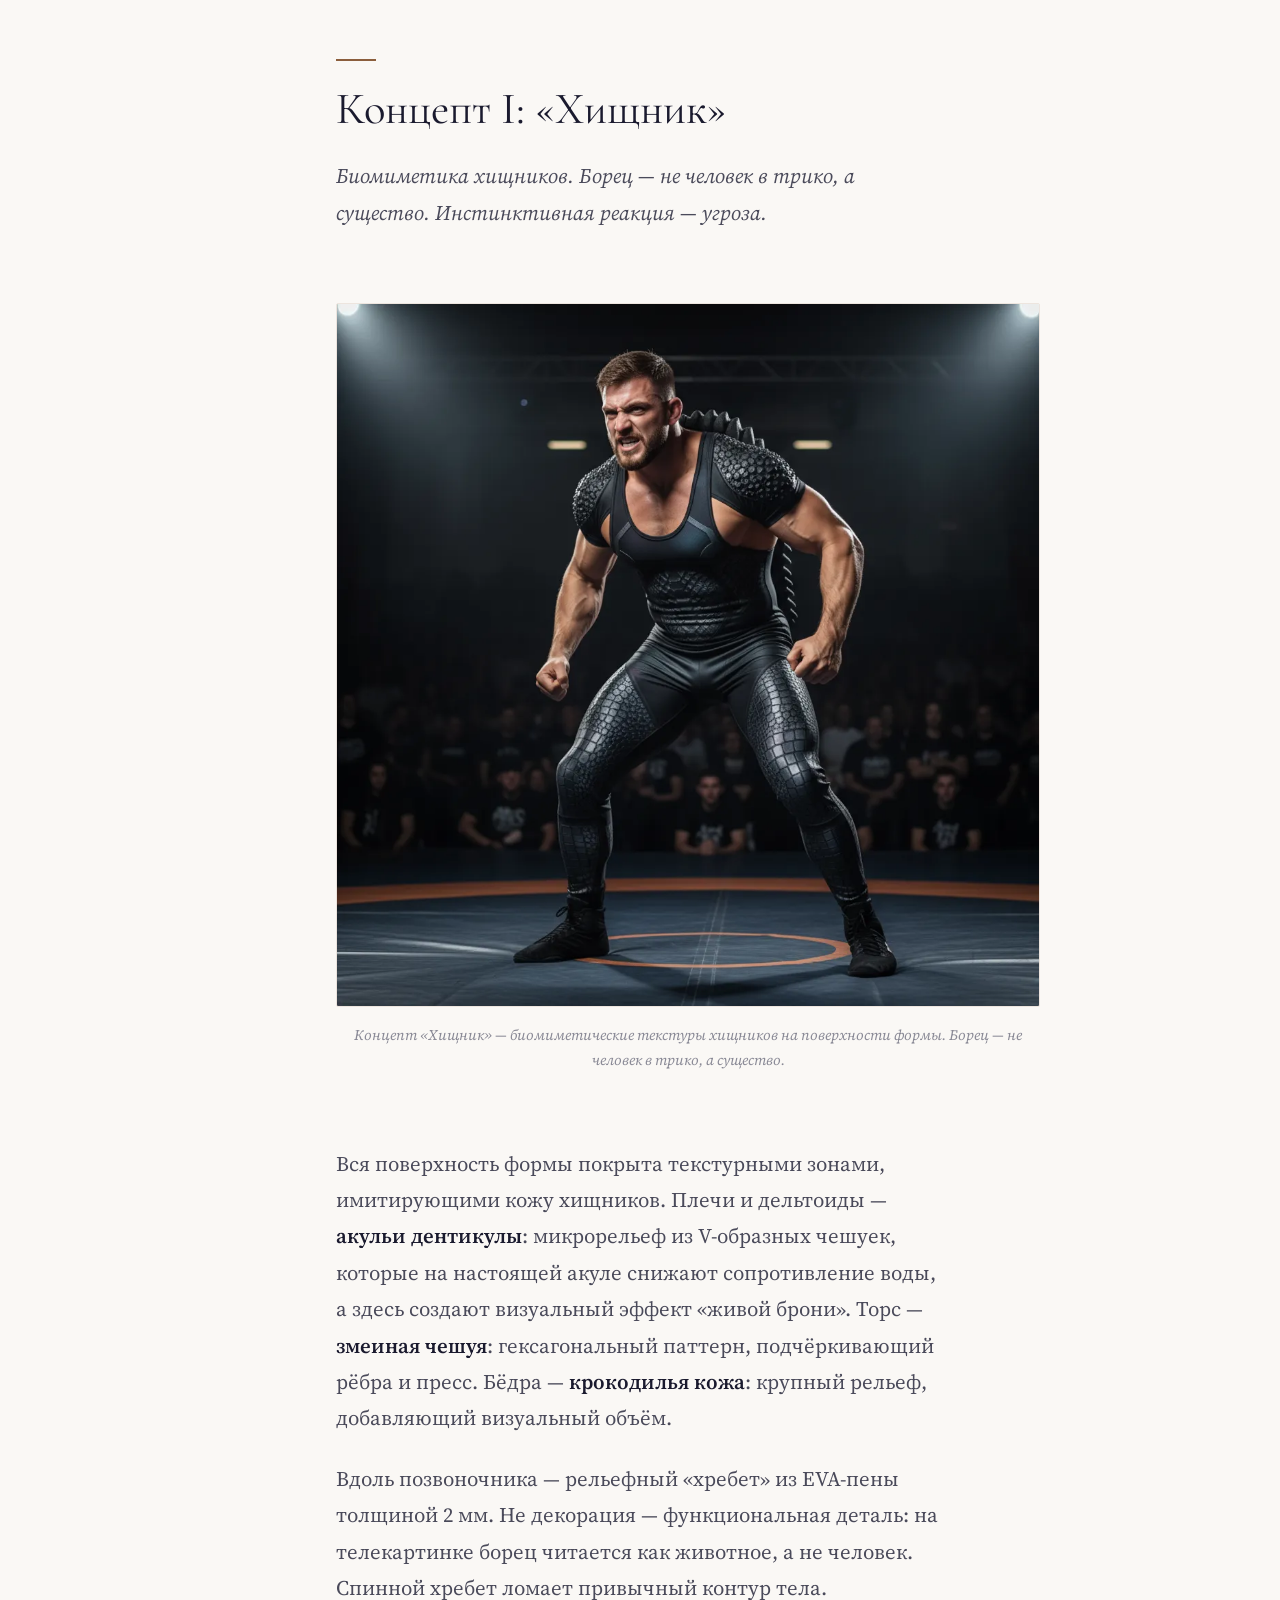
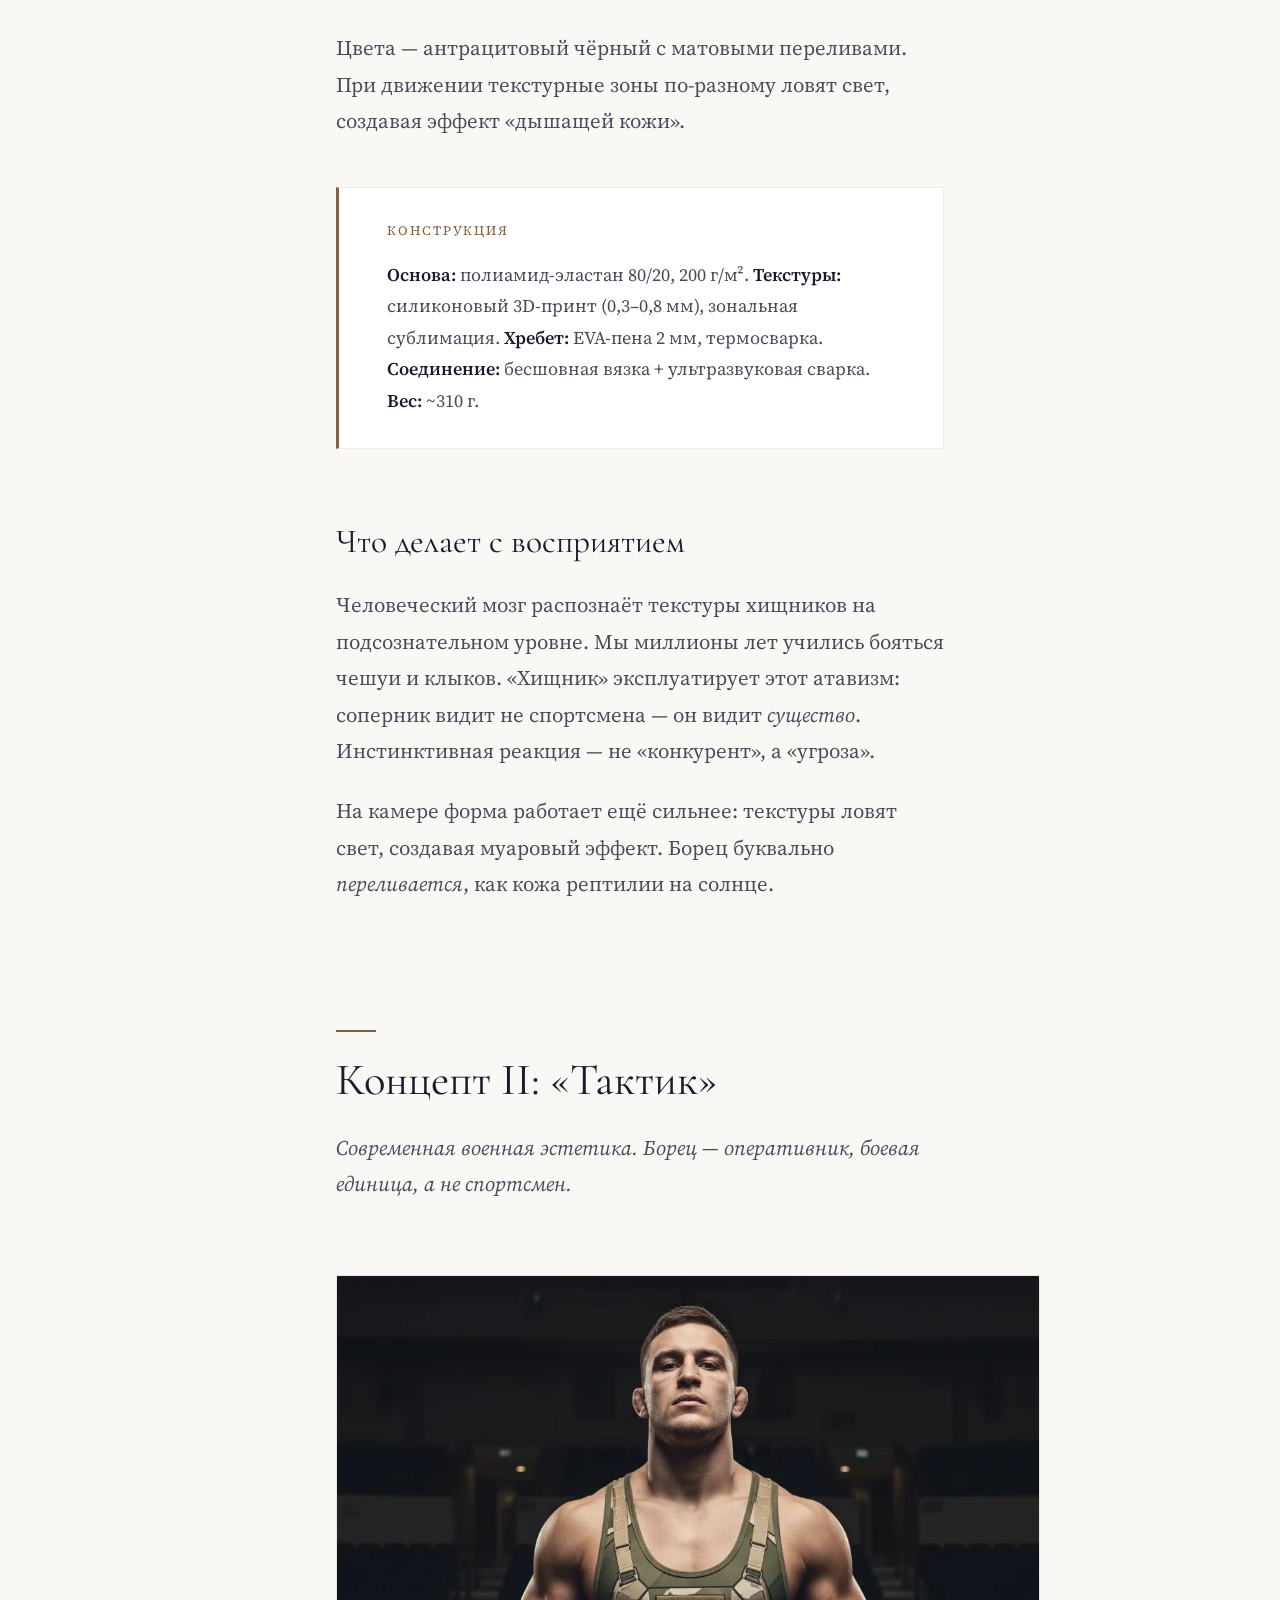
==== commit 533595d8: "Революция формы: 6 новых концептов вместо 4 Полная переработка статьи: Хищник, Тактик, Фантом, Нексу" ====
--- a/articles/wrestling-uniform-revolution/index.html
+++ b/articles/wrestling-uniform-revolution/index.html
@@ -4,9 +4,9 @@
   <meta charset="UTF-8">
   <meta name="viewport" content="width=device-width, initial-scale=1.0">
   <title>Почему сильнейшие атлеты мира выглядят как в нижнем белье — Grimoire</title>
-  <meta name="description" content="Чемпион мира по вольной борьбе — один из самых физически подготовленных людей на планете. Но его форма не передаёт и десятой доли этой мощи. Исследуем проблему и предлагаем 4 концепта формы, достойной гладиатора.">
+  <meta name="description" content="Чемпион мира по борьбе — один из самых мощных людей на планете. Но его форма не передаёт и десятой доли этой мощи. Исследуем проблему и предлагаем 6 революционных концептов — от биомиметики хищников до киберпанк-скафандра.">
   <meta property="og:title" content="Почему сильнейшие атлеты мира выглядят как в нижнем белье — Grimoire">
-  <meta property="og:description" content="Исследование проблемы борцовской формы и 4 концепта новой экипировки для элитных атлетов.">
+  <meta property="og:description" content="Исследование проблемы борцовской формы и 6 революционных концептов новой экипировки для элитных атлетов.">
   <meta property="og:type" content="article">
   <meta property="og:image" content="https://luvor.github.io/grimoire/articles/wrestling-uniform-revolution/cover.svg">
   <meta property="og:url" content="https://luvor.github.io/grimoire/articles/wrestling-uniform-revolution/">
@@ -43,11 +43,11 @@
     <div class="article-hero-content">
       <span class="article-category">Спорт & Дизайн</span>
       <h1 class="article-title">Почему сильнейшие атлеты мира выглядят как&nbsp;в&nbsp;нижнем белье</h1>
-      <p class="article-subtitle">Борцовская форма не менялась полвека. Пора это исправить — не нарушив ни одного правила.</p>
+      <p class="article-subtitle">Борцовская форма не менялась полвека. Мы предлагаем шесть концептов, которые делают с борцом то, что военная форма делает с солдатом.</p>
       <div class="article-meta">
         <span class="article-meta-item">
           <svg viewBox="0 0 24 24" fill="none" stroke="currentColor" stroke-width="2"><rect x="3" y="4" width="18" height="18" rx="2"/><path d="M16 2v4M8 2v4M3 10h18"/></svg>
-          16 марта 2026
+          17 марта 2026
         </span>
         <span class="article-meta-divider"></span>
         <span class="article-meta-item" data-reading-time>
@@ -74,7 +74,7 @@
 
       <p>Тонкий обтягивающий комбинезон — <strong>singlet</strong> — превращает элитного атлета в фигуру, вызывающую скорее неловкость, чем трепет. Трико обнажает всё, что зритель не просил видеть, и при этом не подчёркивает ничего из того, что делает борца устрашающим. Ни ширину спины, ни рельеф плеч, ни мощь ног.</p>
 
-      <p>Это не статья-жалоба. Это проект. Мы разберём, почему форма борцов стала такой, какие ограничения нельзя нарушить, и предложим четыре концепта новой экипировки — функциональной, безопасной и наконец-то достойной людей, которые в ней выступают.</p>
+      <p>Это не статья-жалоба. Это проект. Мы разберём, почему форма борцов стала такой, какие ограничения нельзя нарушить, и предложим <strong>шесть революционных концептов</strong> новой экипировки — от биомиметики хищников до киберпанк-скафандра. Не эволюция трико, а полная перезагрузка — форма, которая делает с борцом то, что военная форма делает с солдатом.</p>
 
 
       <!-- ═══════════════════════════════════════════ -->
@@ -95,8 +95,8 @@
       </figure>
 
       <figure class="figure-full">
-        <img src="images/before-after.webp" alt="Сравнение: стандартное трико vs концепт новой формы" loading="lazy">
-        <figcaption>Слева — стандартное трико, превращающее атлета в школьника. Справа — концепт, достойный чемпиона мира.</figcaption>
+        <img src="images/before-after.webp" alt="Сравнение: стандартное трико vs революционный концепт" loading="lazy">
+        <figcaption>Слева — стандартное трико, превращающее атлета в школьника. Справа — форма, превращающая его в оружие.</figcaption>
       </figure>
 
       <p>Одноцветное трико, которое в лучшем случае имеет пару полосок. Даже олимпийский чемпион в этом наряде выглядит как участник школьных соревнований. Два человека в обтягивающих комбинезонах сливаются друг с другом на ковре. Зритель не может мгновенно считать, кто есть кто.</p>
@@ -182,157 +182,229 @@
 
 
       <!-- ═══════════════════════════════════════════ -->
-      <h2>Концепт I: «Гладиатор»</h2>
-
-      <p><em>Борьба — старейший вид спорта. Этот концепт обращается к архетипу воина, для которого тело и есть оружие.</em></p>
-
-      <figure class="diagram">
-        <img src="images/gladiator-concept.svg" alt="Концепт Гладиатор — фронтальный и задний вид">
-        <figcaption>Концепт «Гладиатор»: рельефные панели создают визуальный эффект мускульной кирасы, не нарушая ни одного правила UWW.</figcaption>
-      </figure>
-
-      <figure class="figure-wide">
-        <img src="images/gladiator-photo.webp" alt="Концепт «Гладиатор» — рельефные бронзовые панели на тёмной основе" loading="lazy">
-        <figcaption>Концепт «Гладиатор» — рельефные бронзовые панели на тёмной основе создают силуэт воина, а не участника школьных соревнований.</figcaption>
-      </figure>
-
-      <p>Базовая конструкция — модифицированный singlet, но с двумя ключевыми изменениями. Лямки расширены с 3–4 см до <strong>12–15 см</strong> — по сути, наплечники, слитые с основой. Нижний край — не пах, а середина бедра.</p>
-
-      <p>Главная деталь — <strong>рельефные панели</strong> на груди и спине, имитирующие сегментированный доспех. Панели выполнены из той же ткани с подложкой из EVA-пены толщиной 2 мм. Термически приварены — зацепиться невозможно.</p>
-
-      <p>На спине — вертикальная осевая линия, стилизованный «позвоночник доспеха», от которого расходятся диагональные рёбра, повторяющие рисунок широчайших мышц.</p>
-
-      <div class="info-box">
-        <div class="info-box-title">Технические характеристики</div>
-        <p><strong>Основа:</strong> полиамид + эластан (80/20), 190 г/м². <strong>Панели:</strong> двуслойная конструкция, EVA-пена 2 мм. <strong>Соединение:</strong> ультразвуковая сварка. <strong>Декор:</strong> сублимация + силиконовый 3D-принт 0,8 мм. <strong>Вес:</strong> ~320 г.</p>
-      </div>
-
-      <h3>Палитра и национальные символы</h3>
-
-      <p>Основа — тёмная: матовый чёрный, глубокий бронзовый, бордовый. Панели — на полтона светлее, что при освещении создаёт эффект «доспеха, поймавшего свет».</p>
-
-      <p>Герб страны — на левой стороне груди, внутри стилизованного щита из силиконового 3D-принта. Код страны крупно на спине — стилизован под чеканные буквы. Национальный орнамент — тонкие линии по краям панелей.</p>
-
-      <h3>Как это выглядит в движении</h3>
-
-      <p>При напряжении мышц панели слегка расходятся, обнажая тёмные зазоры — визуальный эффект «живого доспеха». При борцовском мосте панели на спине сжимаются, создавая рисунок чешуи. На телекартинке форма выглядит как облегчённый бронежилет — <strong>собранно, мощно, устрашающе</strong>.</p>
-
-
-      <!-- ═══════════════════════════════════════════ -->
-      <h2>Концепт II: «Страйк»</h2>
-
-      <p><em>Борец — не средневековый воин, а современная боевая машина. Этот концепт вдохновлён эстетикой Формулы-1.</em></p>
-
-      <figure class="diagram">
-        <img src="images/strike-concept.svg" alt="Концепт Страйк — минималистичный хай-тек">
-        <figcaption>Концепт «Страйк»: яркие контурные линии на тёмной основе создают эффект «подсвеченного» атлета — мгновенно читается на любом расстоянии.</figcaption>
-      </figure>
-
-      <figure class="figure-wide">
-        <img src="images/strike-photo.webp" alt="Концепт «Страйк» — неоновые контурные линии на тёмной основе" loading="lazy">
-        <figcaption>Концепт «Страйк» — неоновые контурные линии на тёмной основе. Борец читается на любом расстоянии, как болид Формулы-1.</figcaption>
-      </figure>
-
-      <p>Здесь нет накладных панелей. Весь визуальный эффект — за счёт <strong>контрастных зон компрессии</strong> и графических линий.</p>
-
-      <p>Зоны высокой компрессии (грудь, дельтоиды, квадрицепсы) — плотная ткань 220 г/м² с микрорёбрами, которые визуально «вырезают» мышечные группы. Зоны вентиляции (подмышки, пах) — тонкая сетка.</p>
-
-      <p>Главный приём — <strong>диагональная линия</strong> от левого плеча к правому бедру. «Вектор атаки», создающий динамичный асимметричный силуэт. Линия не нарисована — она создана контрастом текстур.</p>
-
-      <div class="info-box">
-        <div class="info-box-title">Технические характеристики</div>
-        <p><strong>Плотные зоны:</strong> полиэстер-эластан, 220 г/м², текстура «микроканалы». <strong>Лёгкие зоны:</strong> полиамидная сетка, 90 г/м². <strong>Соединение:</strong> бесшовная вязка или ультразвуковая сварка. <strong>Кромки:</strong> лазерная обрезка. <strong>Вес:</strong> ~220 г — самый лёгкий из четырёх концептов.</p>
-      </div>
-
-      <h3>Телевизионный эффект</h3>
-
-      <p>Микроканалы ловят свет при движении, создавая муаровый эффект — форма мерцает на камеру. Акцентные линии работают как трассеры: глаз зрителя отслеживает яркую линию на тёмном фоне.</p>
-
-      <p>В партере, когда борцы сплетены, контуры позволяют мгновенно различить, где чья рука и нога. Это решает критичную проблему текущей формы.</p>
+      <h2>Эффект формы: почему одежда меняет человека</h2>
+
+      <p>Прежде чем показать концепты, разберёмся с психологией. Потому что дело не в ткани и не в цвете — дело в том, <strong>что форма делает с восприятием</strong>.</p>
+
+      <p>Полицейский в форме и тот же человек в футболке — два разных существа в глазах окружающих. Пожарный в полной экипировке вызывает инстинктивное уважение. Спецназовец в тактическом снаряжении — инстинктивный страх. Это не случайность. Это инженерия восприятия, отточенная столетиями.</p>
+
+      <h3>Пять механизмов «эффекта формы»</h3>
+
+      <p><strong>1. Деперсонализация.</strong> Военная форма стирает индивидуальность и показывает функцию. Ты видишь не Ивана — ты видишь солдата. Не Джона — а оперативника. Форма говорит: перед тобой не человек, а боевая единица. Борцовское трико делает ровно наоборот — оно обнажает слишком много личного и слишком мало функционального.</p>
+
+      <p><strong>2. Амплификация силуэта.</strong> Шлем, бронежилет, наплечники, подсумки — всё это увеличивает контур тела. Человек кажется на 20–30% больше, чем он есть. Это работает на глубинном уровне: больший силуэт = большая угроза. Борцовский singlet не просто не увеличивает — он <em>сжимает</em>, делая атлета визуально меньше.</p>
+
+      <p><strong>3. Цветовая авторитарность.</strong> Тёмные, приглушённые тона — чёрный, графитовый, оливковый — ассоциируются с властью и контролем. Яркие школьные цвета — красный и синий трико UWW — ассоциируются с игрой. Не с боем.</p>
+
+      <p><strong>4. Символическая нагрузка.</strong> Нашивки, номера, знаки различия, ранги — каждый элемент военной формы несёт нарратив. Он говорит: этот человек прошёл через что-то, он заслужил каждую деталь. На борцовском трико — логотип Asics и флаг. Всё.</p>
+
+      <p><strong>5. Контролируемая агрессия.</strong> Каждый элемент тактического снаряжения говорит одно: «я готов к бою». Форма — это коммуникация. Singlet коммуницирует одно: «я на уроке физкультуры».</p>
+
+      <div class="pull-quote">
+        <p>Военная форма превращает человека в машину. Борцовское трико превращает машину в человека в нижнем белье. Шесть концептов ниже — попытка развернуть этот эффект на 180 градусов.</p>
+      </div>
+
+      <p>Исследования «enclothed cognition» (Адам и Галинский, 2012) показали, что одежда влияет не только на восприятие окружающих, но и на поведение самого носителя. Участники эксперимента, надевавшие белый халат, который им описывали как «докторский», показывали значительно более высокую концентрацию внимания, чем те, кому тот же халат описывали как «малярный». Форма программирует мозг.</p>
+
+      <p>Что, если борцовская форма могла бы программировать борца на агрессию, а соперника — на страх?</p>
+
+
+      <!-- ═══════════════════════════════════════════ -->
+      <h2>Концепт I: «Хищник»</h2>
+
+      <p><em>Биомиметика хищников. Борец — не человек в трико, а существо. Инстинктивная реакция — угроза.</em></p>
+
+      <figure class="figure-wide">
+        <img src="images/predator-photo.webp" alt="Концепт «Хищник» — биомиметические текстуры хищников" loading="lazy">
+        <figcaption>Концепт «Хищник» — биомиметические текстуры хищников на поверхности формы. Борец — не человек в трико, а существо.</figcaption>
+      </figure>
+
+      <p>Вся поверхность формы покрыта текстурными зонами, имитирующими кожу хищников. Плечи и дельтоиды — <strong>акульи дентикулы</strong>: микрорельеф из V-образных чешуек, которые на настоящей акуле снижают сопротивление воды, а здесь создают визуальный эффект «живой брони». Торс — <strong>змеиная чешуя</strong>: гексагональный паттерн, подчёркивающий рёбра и пресс. Бёдра — <strong>крокодилья кожа</strong>: крупный рельеф, добавляющий визуальный объём.</p>
+
+      <p>Вдоль позвоночника — рельефный «хребет» из EVA-пены толщиной 2 мм. Не декорация — функциональная деталь: на телекартинке борец читается как животное, а не человек. Спинной хребет ломает привычный контур тела.</p>
+
+      <p>Цвета — антрацитовый чёрный с матовыми переливами. При движении текстурные зоны по-разному ловят свет, создавая эффект «дышащей кожи».</p>
+
+      <div class="info-box">
+        <div class="info-box-title">Конструкция</div>
+        <p><strong>Основа:</strong> полиамид-эластан 80/20, 200 г/м². <strong>Текстуры:</strong> силиконовый 3D-принт (0,3–0,8 мм), зональная сублимация. <strong>Хребет:</strong> EVA-пена 2 мм, термосварка. <strong>Соединение:</strong> бесшовная вязка + ультразвуковая сварка. <strong>Вес:</strong> ~310 г.</p>
+      </div>
+
+      <h3>Что делает с восприятием</h3>
+
+      <p>Человеческий мозг распознаёт текстуры хищников на подсознательном уровне. Мы миллионы лет учились бояться чешуи и клыков. «Хищник» эксплуатирует этот атавизм: соперник видит не спортсмена — он видит <em>существо</em>. Инстинктивная реакция — не «конкурент», а «угроза».</p>
+
+      <p>На камере форма работает ещё сильнее: текстуры ловят свет, создавая муаровый эффект. Борец буквально <em>переливается</em>, как кожа рептилии на солнце.</p>
+
+
+      <!-- ═══════════════════════════════════════════ -->
+      <h2>Концепт II: «Тактик»</h2>
+
+      <p><em>Современная военная эстетика. Борец — оперативник, боевая единица, а не спортсмен.</em></p>
+
+      <figure class="figure-wide">
+        <img src="images/tactician-photo.webp" alt="Концепт «Тактик» — военная тактическая эстетика" loading="lazy">
+        <figcaption>Концепт «Тактик» — военная эстетика превращает борца в оперативника. ID-номер вместо фамилии, бронепластины вместо полосок.</figcaption>
+      </figure>
+
+      <p>Этот концепт берёт самый мощный «эффект формы» — военный — и переносит его на борцовский ковёр. Визуально форма разбита на «баллистические пластины»: контрастные зоны на груди, спине и бёдрах имитируют секции бронежилета. Плоские декоративные полосы на груди стилизованы под разгрузку.</p>
+
+      <p>Главная деталь — <strong>крупный ID-номер на спине</strong> в стиле спецназа. Не фамилия курсивом, а трафаретный номер: «07», «23», «61». Как на бронежилете оперативника. Это решает и практическую задачу — номер читается с любого расстояния — и психологическую: борец перестаёт быть «Ивановым из Саратова» и становится <em>боевой единицей</em>.</p>
+
+      <p>Палитра — милитари: olive drab, tan, graphite. Цвета, которые человеческий мозг ассоциирует с властью, контролем и опасностью.</p>
+
+      <div class="info-box">
+        <div class="info-box-title">Конструкция</div>
+        <p><strong>Основа:</strong> полиэстер-эластан, 200 г/м², матовый финиш. <strong>Пластины:</strong> контрастные зоны через зональную сублимацию, без накладных элементов. <strong>ID-номер:</strong> силиконовый 3D-принт 1 мм, тактильный. <strong>Разгрузка:</strong> плоские силиконовые полосы 0,5 мм. <strong>Вес:</strong> ~270 г.</p>
+      </div>
+
+      <h3>Что делает с восприятием</h3>
+
+      <p>Военная форма — самый изученный и самый мощный «эффект формы» в истории. Она работает через деперсонализацию: ты видишь функцию, а не человека. «Тактик» делает то же самое с борцом. Он перестаёт быть парнем в трико и становится оператором. Выход на ковёр превращается в развёртывание боевой единицы.</p>
+
+      <p>Бонус: милитари-эстетика идеально ложится на мужскую аудиторию 18–35 — ключевую для борьбы. Это форма, которую хочется носить, а не стыдиться.</p>
+
+
+      <!-- ═══════════════════════════════════════════ -->
+      <h2>Концепт III: «Фантом»</h2>
+
+      <p><em>Оптическая иллюзия. Борец — тень, призрак. Невозможно считать контур тела.</em></p>
+
+      <figure class="figure-wide">
+        <img src="images/phantom-photo.webp" alt="Концепт «Фантом» — оптическая иллюзия и фрагментация силуэта" loading="lazy">
+        <figcaption>Концепт «Фантом» — чередование матового и ультра-матового чёрного разбивает силуэт. Борец — тень, которую невозможно считать.</figcaption>
+      </figure>
+
+      <p>Полностью чёрная форма. Но не однородная — а с чередованием <strong>матового и ультра-матового чёрного</strong>. Звучит как маркетинговый бред? Это технология Vantablack-инспирированных текстильных покрытий: зоны с флоковым покрытием поглощают до 99,4% света, а обычный матовый полиэстер — около 94%. Разница в 5% создаёт на глаз драматический контраст.</p>
+
+      <p>«Видимые» зоны — плечи, предплечья, квадрицепсы — усилены графитовыми акцентами. Они ловят свет и «выступают» вперёд. «Невидимые» зоны — талия, шея, внутренняя поверхность бёдер — поглощают свет полностью. Результат: <strong>силуэт борца распадается на фрагменты</strong>.</p>
+
+      <p>Финальный штрих — тонкие светоотражающие нити, проложенные по контурам основных мышечных групп. В обычном освещении они невидимы. Под вспышками фотокамер — <strong>вспыхивают</strong>, очерчивая анатомию как на чертеже.</p>
+
+      <div class="info-box">
+        <div class="info-box-title">Конструкция</div>
+        <p><strong>Основа:</strong> полиамид-эластан, 190 г/м². <strong>Ультра-матовые зоны:</strong> электростатический флок 0,5 мм. <strong>Графитовые акценты:</strong> зональная сублимация с металлик-пигментом. <strong>Светоотражающие нити:</strong> 3M Scotchlite, вплетены в основу. <strong>Вес:</strong> ~260 г.</p>
+      </div>
+
+      <h3>Что делает с восприятием</h3>
+
+      <p>«Фантом» атакует восприятие через <strong>неопределённость</strong>. Человеческий мозг привык мгновенно считывать контур тела — это базовая функция распознавания. Когда контур разрушен, возникает когнитивный диссонанс. Соперник не может интуитивно оценить размер, массу и положение тела. Каждая доля секунды сомнения — преимущество.</p>
+
+      <p>Для телекамеры эффект ещё драматичнее: борец буквально появляется из тени и исчезает в ней. Это визуальный язык хоррора, перенесённый в спорт.</p>
+
+
+      <!-- ═══════════════════════════════════════════ -->
+      <h2>Концепт IV: «Нексус»</h2>
+
+      <p><em>Максимально футуристичный. Пилот Евангелиона, киборг, оружие нового поколения.</em></p>
+
+      <figure class="figure-wide">
+        <img src="images/nexus-photo.webp" alt="Концепт «Нексус» — киберпанк-скафандр для борца" loading="lazy">
+        <figcaption>Концепт «Нексус» — пилот Евангелиона на борцовском ковре. Термохромные зоны меняют цвет от нагрева тела во время схватки.</figcaption>
+      </figure>
+
+      <p>Это самый радикальный концепт. Полный костюм от высокого воротника-стойки до щиколоток. Не singlet — <strong>скафандр</strong>.</p>
+
+      <p>По всей поверхности — геометрический паттерн «нервной системы»: линии, имитирующие печатную плату или нейронную сеть. Они проложены от позвоночника к конечностям, как если бы тело было <em>подключено</em> к чему-то. На суставах — плечах, локтях, коленях — светоотражающие «узлы», которые вспыхивают при движении.</p>
+
+      <p>Главная технологическая деталь — <strong>термохромные зоны</strong> на груди и спине. Специальные чернила меняют цвет при нагреве: в состоянии покоя — холодный синий, при повышении температуры тела во время схватки — раскалённый красный. Борец буквально <em>разогревается</em> на глазах у зрителя.</p>
+
+      <p>На предплечьях — «интерфейсные» полосы: визуальная имитация цифрового дисплея. Чистая декорация, но на камере читается как элемент кибернетического организма.</p>
+
+      <div class="info-box">
+        <div class="info-box-title">Конструкция</div>
+        <p><strong>Основа:</strong> полиамид-эластан, 180 г/м², бесшовная вязка. <strong>Паттерн:</strong> сублимация + светоотражающий 3D-принт 0,3 мм. <strong>Термохром:</strong> термохромные чернила (порог 31°C), сублимация. <strong>Узлы:</strong> 3M Scotchlite, силиконовые точки 3 мм. <strong>Воротник:</strong> эластичный, высота 4 см. <strong>Вес:</strong> ~340 г.</p>
+      </div>
+
+      <h3>Что делает с восприятием</h3>
+
+      <p>«Нексус» не модифицирует восприятие — он его <strong>взламывает</strong>. Борец перестаёт быть человеком. Он — пилот, киборг, аватар. Визуальный язык аниме и научной фантастики: plug suit из Evangelion, bodysuit из Ghost in the Shell, костюм из Tron.</p>
+
+      <p>Термохромный эффект добавляет слой <em>живой обратной связи</em>: зритель видит, как форма реагирует на тело. Это превращает схватку в перформанс.</p>
 
       <blockquote>
-        <p>На телекартинке борец выглядит как персонаж из научно-фантастического фильма — подсвеченный контур тела, мгновенно читаемый на любом расстоянии.</p>
+        <p>Да, это на грани. Но именно на грани живут вещи, которые двигают спорт вперёд. Бобслеисты когда-то боролись за право носить аэродинамические шлемы. Пловцы спорили из-за полных костюмов. Борьба заслуживает своего «момента скафандра».</p>
       </blockquote>
 
 
       <!-- ═══════════════════════════════════════════ -->
-      <h2>Концепт III: «Наследие»</h2>
-
-      <p><em>Борьба глубоко укоренена в национальных культурах. Турецкий яглы гюреш, иранский кошти, монгольский бух, грузинская чидаоба — у каждого народа своя традиция.</em></p>
-
-      <figure class="diagram">
-        <img src="images/heritage-concept.svg" alt="Концепт Наследие — этнические мотивы и традиционные борцовские костюмы">
-        <figcaption>Концепт «Наследие» берёт визуальные коды национальных борцовских костюмов и транслирует их в современную форму. Каждая сборная получает уникальный дизайн.</figcaption>
-      </figure>
-
-      <figure class="figure-wide">
-        <img src="images/heritage-photo.webp" alt="Концепт «Наследие» — персидские арабески на борцовской форме" loading="lazy">
-        <figcaption>Концепт «Наследие» — персидские арабески превращают форму в культурный манифест. У каждой сборной — свой уникальный визуальный код.</figcaption>
-      </figure>
-
-      <p>Силуэт — <strong>двухкомпонентная система:</strong> облегающий топ с рукавом до локтя и шорты-леггинсы до колена. Это единый комбинезон, визуально разделённый контрастной линией на поясе. Длинный рукав даёт больше пространства для графики, длина до колена — больше «холста» на ногах.</p>
-
-      <p>Такой силуэт ближе к рашгарду грэпплеров и визуально напоминает традиционные борцовские костюмы — монгольское зодог, турецкие кисбет, грузинскую чоху.</p>
-
-      <h3>Уникальный дизайн для каждой сборной</h3>
-
-      <p><strong>Иран:</strong> персидские арабески, бирюзово-золотая гамма, шамсе (солнечный символ) на груди.</p>
-      <p><strong>Грузия:</strong> виноградная лоза и кресты, бордово-белая палитра из чоха.</p>
-      <p><strong>Монголия:</strong> «вечное плетение» (улзий), красно-синяя палитра, стилизованное соёмбо.</p>
-      <p><strong>Турция:</strong> геометрические тюркские узоры из килимов, красно-белая основа, полумесяц.</p>
-      <p><strong>Россия:</strong> хохломские растительные мотивы или гжельские узоры, красно-синяя палитра.</p>
-      <p><strong>США:</strong> индейские геометрические паттерны навахо, звёздно-полосатые элементы в графическом стиле.</p>
-
-      <div class="info-box">
-        <div class="info-box-title">Факт</div>
-        <p>Монгольский борцовский костюм — зодог (жилет с открытой грудью) и шуудаг (тугие шорты) — носится по легенде потому, что однажды чемпионом оказалась женщина, и открытая грудь стала доказательством мужского пола борца. Миф или нет, но он иллюстрирует, насколько борьба переплетена с культурной идентичностью.</p>
-      </div>
-
-
-      <!-- ═══════════════════════════════════════════ -->
-      <h2>Концепт IV: «Элита»</h2>
-
-      <p><em>Этот концепт берёт эстетику премиальных спортивных брендов и доводит её до уровня, достойного мировых чемпионов.</em></p>
-
-      <figure class="figure-wide">
-        <img src="images/elite-photo.webp" alt="Концепт «Элита» — премиальный подход к борцовской форме" loading="lazy">
-        <figcaption>Концепт «Элита» — премиальный подход: зональная компрессия создаёт рельеф без единой накладной детали.</figcaption>
-      </figure>
-
-      <p>«Элита» — самый коммерчески реалистичный из четырёх. Это не революция, а эволюция. Тот же singlet, но переосмысленный через призму Nike, Adidas и Under Armour — компаний, которые десятилетиями совершенствуют спортивную эстетику.</p>
-
-      <h3>Ключевые изменения</h3>
-
-      <p><strong>Расширенные лямки</strong> (8–10 см) с градиентным переходом в основу — визуально шире плечи.</p>
-
-      <p><strong>Контрастная зональная компрессия</strong> — матовые зоны на мышцах, глянцевые между ними. Создаёт рельеф без накладных элементов.</p>
-
-      <p><strong>Именная зона</strong> на спине — стильная типографика фамилии и флага, как на джерси баскетболистов.</p>
-
-      <p><strong>Умный цвет:</strong> основной тон тёмный (антрацит или navy), а обязательный красный/синий — крупными графическими блоками вместо заливки всей формы.</p>
-
-      <div class="info-box">
-        <div class="info-box-title">Вес и цена</div>
-        <p><strong>Вес:</strong> ~250 г — почти как текущий singlet. <strong>Ориентировочная цена:</strong> $60–80 (сопоставимо с текущими). <strong>Срок внедрения:</strong> самый быстрый — не требует новых технологий.</p>
-      </div>
+      <h2>Концепт V: «Берсерк»</h2>
+
+      <p><em>Асимметрия и контролируемый хаос. Не спортсмен — берсерк. Непредсказуемость как визуальное оружие.</em></p>
+
+      <figure class="figure-wide">
+        <img src="images/berserker-photo.webp" alt="Концепт «Берсерк» — асимметрия и контролируемый хаос" loading="lazy">
+        <figcaption>Концепт «Берсерк» — намеренная асимметрия и контролируемый хаос. Не спортсмен — берсерк. Непредсказуемость как визуальное оружие.</figcaption>
+      </figure>
+
+      <p>Все предыдущие концепты симметричны. «Берсерк» — <strong>намеренно нет</strong>.</p>
+
+      <p>Одно плечо закрыто высокой широкой лямкой, покрывающей дельтоид целиком. Второе — полностью открыто. Одна рука — в компрессионном рукаве до локтя. Вторая — голая. Диагональные полосы, рваные на краях, пересекают торс под агрессивными углами — эффект «сорванного доспеха», как если бы часть брони была содрана в бою.</p>
+
+      <p>Цвет — чёрный и красный. Не как флаг, а как <strong>визуальный код агрессии</strong>. Красный — цвет крови и опасности, древнейший триггер. Чёрный — тень и неизвестность. Вместе — война.</p>
+
+      <p>Типографика под углом 15°: номер борца и код страны набраны наискось, как будто напечатаны в спешке, перед боем. Не аккуратно, не «правильно» — <strong>яростно</strong>.</p>
+
+      <div class="info-box">
+        <div class="info-box-title">Конструкция</div>
+        <p><strong>Основа:</strong> полиэстер-эластан, 200 г/м². <strong>Лямка:</strong> широкая (12 см) на одном плече, стандартная (4 см) на втором. <strong>Рукав:</strong> компрессионный до локтя, односторонний. <strong>Диагонали:</strong> контрастная сублимация + рваные края через лазерную обрезку. <strong>Типографика:</strong> силиконовый 3D-принт, угол 15°. <strong>Вес:</strong> ~280 г.</p>
+      </div>
+
+      <h3>Что делает с восприятием</h3>
+
+      <p>Симметрия — это порядок, предсказуемость, контроль. Асимметрия — это хаос, неожиданность, <strong>опасность</strong>. Человеческий мозг автоматически настораживается при виде асимметрии, потому что не может её быстро классифицировать.</p>
+
+      <p>«Берсерк» создаёт образ воина, который <em>уже в бою</em>. Рваные элементы — это не дизайнерское решение, это <strong>нарратив</strong>: этот человек сражается, и его форма — доказательство. Это визуальная ярость, контролируемая до последней строчки.</p>
+
+
+      <!-- ═══════════════════════════════════════════ -->
+      <h2>Концепт VI: «Монолит»</h2>
+
+      <p><em>Абсолютная масса. Весь дизайн решает одну задачу: борец выглядит на 10 кг тяжелее.</em></p>
+
+      <figure class="figure-wide">
+        <img src="images/monolith-photo.webp" alt="Концепт «Монолит» — абсолютная масса и геометрия давления" loading="lazy">
+        <figcaption>Концепт «Монолит» — весь дизайн решает одну задачу: борец выглядит на 10 кг тяжелее. Форма как архитектура.</figcaption>
+      </figure>
+
+      <p>Самый минималистичный концепт — и, возможно, самый жестокий. Здесь нет текстур, нет неона, нет рваных краёв. Есть только <strong>геометрия, увеличивающая массу</strong>.</p>
+
+      <p>Лямки — <strong>15 см в ширину</strong>. Не декоративные полоски, а настоящие наплечники, визуально расширяющие плечевой пояс на 6–8 см. На спине они сходятся в Y-силуэт, создавая образ тяжёлой строительной конструкции.</p>
+
+      <p>Горизонтальные полосы на уровне груди — визуальный приём из архитектуры: горизонтали расширяют, вертикали вытягивают. Три полосы на уровне грудных мышц добавляют торсу визуальный объём на 15–20%.</p>
+
+      <p>Цвет — глухой чёрный, и <strong>ровно одна</strong> цветовая деталь: диагональная полоса красного или синего. Одна. Не узор, не градиент — одна хирургическая линия, которая ломает монотонность и фокусирует взгляд.</p>
+
+      <div class="info-box">
+        <div class="info-box-title">Конструкция</div>
+        <p><strong>Основа:</strong> полиэстер-эластан, 220 г/м², плотная компрессия. <strong>Лямки:</strong> 15 см, подложка из микрофибры 1 мм для объёма. <strong>Полосы:</strong> зональная компрессия 240 г/м². <strong>Акцент:</strong> одна полоса, сублимация. <strong>Минимум графики.</strong> <strong>Вес:</strong> ~290 г.</p>
+      </div>
+
+      <h3>Что делает с восприятием</h3>
+
+      <p>Борьба — спорт весовых категорий. Выглядеть тяжелее — значит <em>казаться сильнее</em>. «Монолит» использует те же приёмы, что и архитектура: горизонтальные линии расширяют, массивные вертикали давят, минимализм создаёт ощущение неколебимости.</p>
+
+      <p>Соперник выходит на ковёр и видит не человека — а <strong>стену</strong>. Скалу. Объект, который невозможно сдвинуть. Это чистая геометрия психологического давления, без единого лишнего элемента.</p>
+
+      <blockquote>
+        <p>Лучший дизайн — тот, в котором нечего убрать. «Монолит» — это форма, доведённая до единственного сообщения: <em>я больше, чем ты думаешь</em>.</p>
+      </blockquote>
 
 
       <!-- ═══════════════════════════════════════════ -->
       <h2>Что дальше</h2>
 
-      <p>Четыре концепта — четыре разных ответа на один вопрос: как сделать так, чтобы форма соответствовала атлету.</p>
-
-      <p>«Гладиатор» создаёт образ воина. «Страйк» решает телевизионную проблему. «Наследие» превращает каждую сборную в уникальный бренд. «Элита» — самый реалистичный путь, не требующий революции.</p>
-
-      <p>Все четыре концепта соблюдают правила UWW. Все четыре — функциональны. Все четыре — технологически реализуемы уже сегодня.</p>
-
-      <blockquote>
-        <p>Борьба — один из древнейших видов спорта на Земле. Борцы — одни из самых физически совершенных атлетов в мире. Их форма должна говорить об этом громче, чем лосины с флагом.</p>
-      </blockquote>
-
-      <p>В 2017 году борцовское сообщество уже признало: singlet — проблема. Альтернативная двухкомпонентная форма была одобрена. Дверь открыта. Вопрос только в том, кто войдёт первым — UWW, Nike или какой-нибудь стартап, который решит, что борцы заслуживают лучшего.</p>
-
-      <p>Потому что они заслуживают.</p>
+      <p>Шесть концептов — шесть разных механизмов, шесть разных способов превратить борца из «парня в трико» в силу, которую видишь и чувствуешь.</p>
+
+      <p>«Хищник» эксплуатирует атавистический страх перед хищниками. «Тактик» включает деперсонализацию военной формы. «Фантом» разрушает контур тела. «Нексус» переносит борца в будущее. «Берсерк» использует хаос и непредсказуемость. «Монолит» давит чистой геометрией массы.</p>
+
+      <p>Все шесть соблюдают правила UWW. Все шесть технологически реализуемы. Все шесть делают одно: <strong>превращают экипировку из помехи в оружие</strong>.</p>
+
+      <p>В 2017 году борцовское сообщество уже признало: singlet — проблема. Альтернативная двухкомпонентная форма была одобрена. Дверь открыта. Но открыть дверь — это не то же самое, что пройти через неё.</p>
+
+      <p>Борцы — одни из самых физически совершенных атлетов на планете. Их тела — оружие. Их форма должна это показывать.</p>
+
+      <p>Не полосками на трико. Не логотипом спонсора. А так, чтобы зритель, увидев борца на экране, сказал не «что он на себя надел», а — <em>«я бы не хотел оказаться на ковре с этим человеком»</em>.</p>
 
 
       <!-- Footnotes -->
@@ -344,7 +416,9 @@
           <li>NCAA Wrestling Rules — изменения формы 2019</li>
           <li>Древнегреческие Олимпийские игры — борьба включена в программу с 708 до н.э.</li>
           <li>Статистика NFHSA: снижение числа борцов в школах на 7,9% (2011–2016)</li>
-          <li>Дэн Гейбл — золото Олимпиады, Мюнхен 1972</li>
+          <li>Adam, H. & Galinsky, A.D. (2012). «Enclothed cognition» — Journal of Experimental Social Psychology, Vol. 48, Issue 4</li>
+          <li>Технологии термохромных чернил — Matsui International, Color Change Corporation</li>
+          <li>Светопоглощающие текстильные покрытия — Surrey NanoSystems (Vantablack), MIT Ultra-Black</li>
         </ol>
       </section>
 
@@ -360,6 +434,7 @@
       <span class="article-tag">UWW</span>
       <span class="article-tag">Концепт</span>
       <span class="article-tag">Олимпиада</span>
+      <span class="article-tag">Психология формы</span>
     </div>
   </div>
 
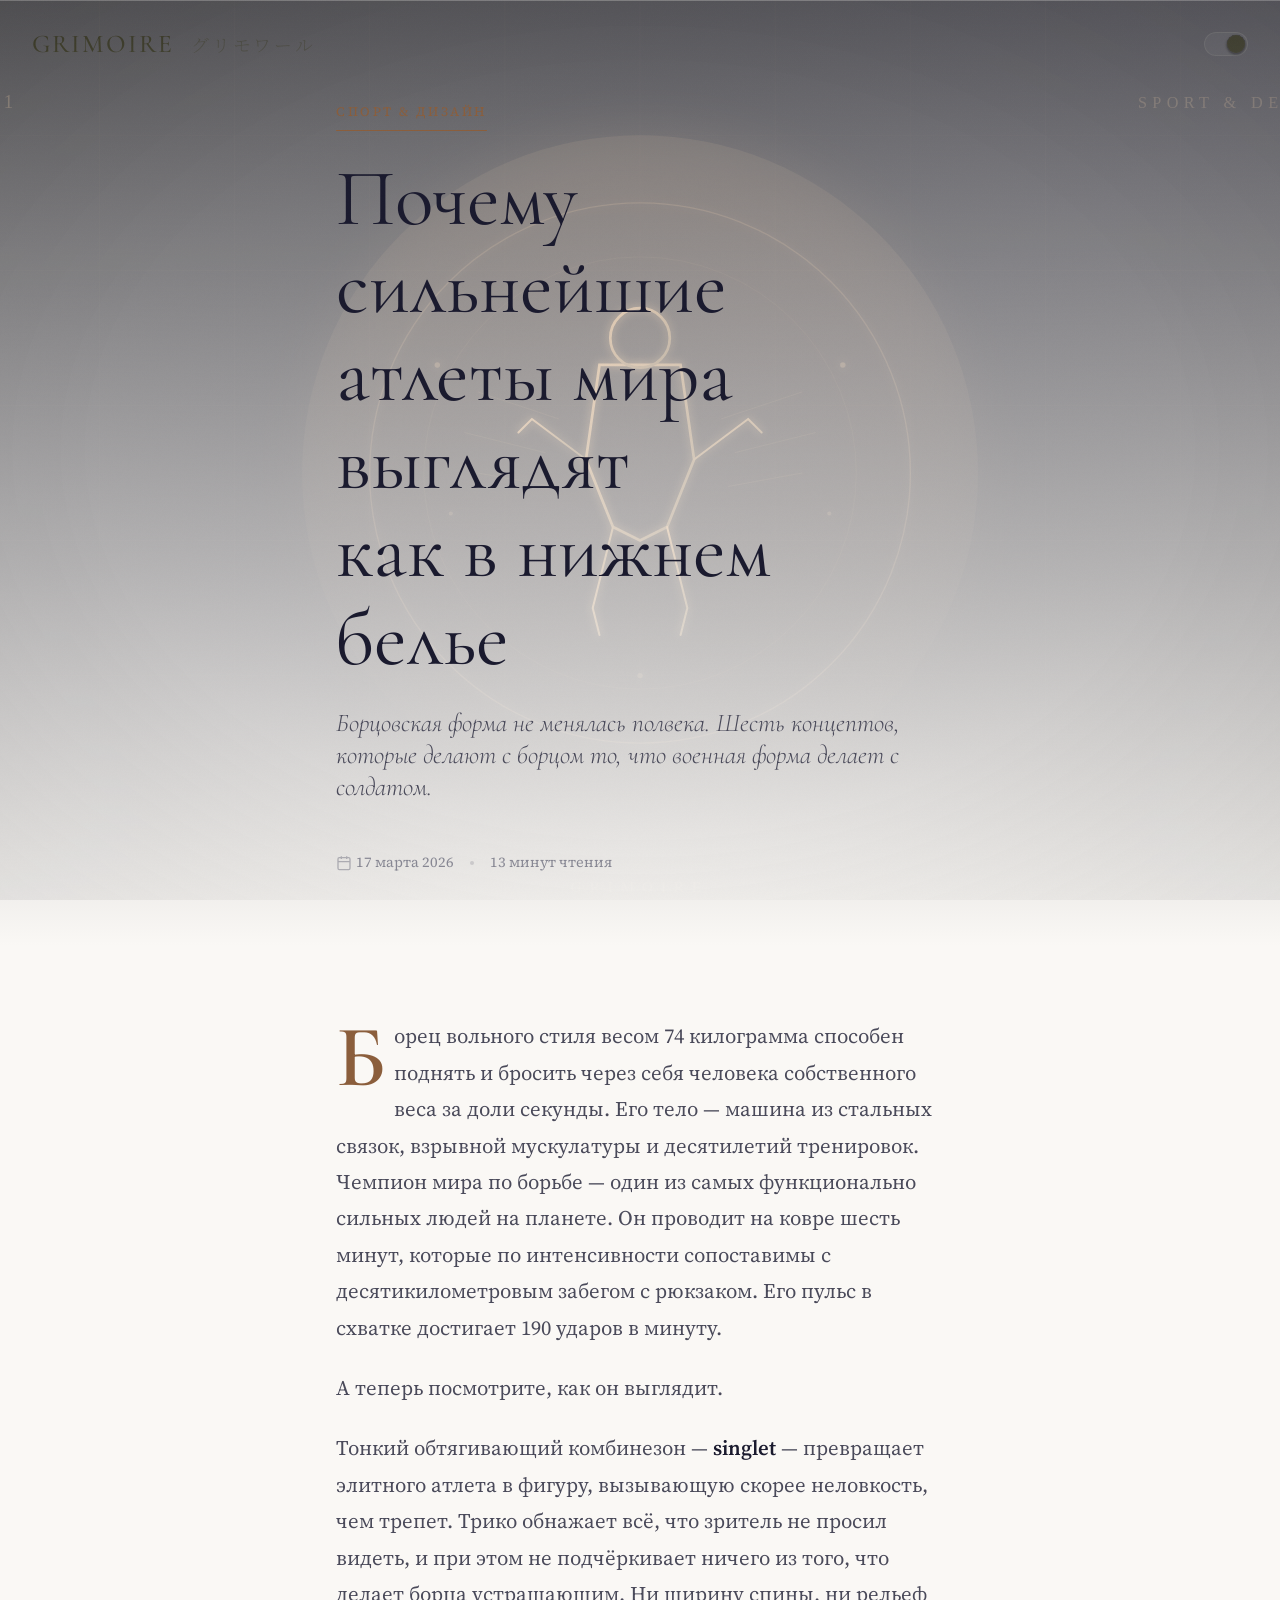
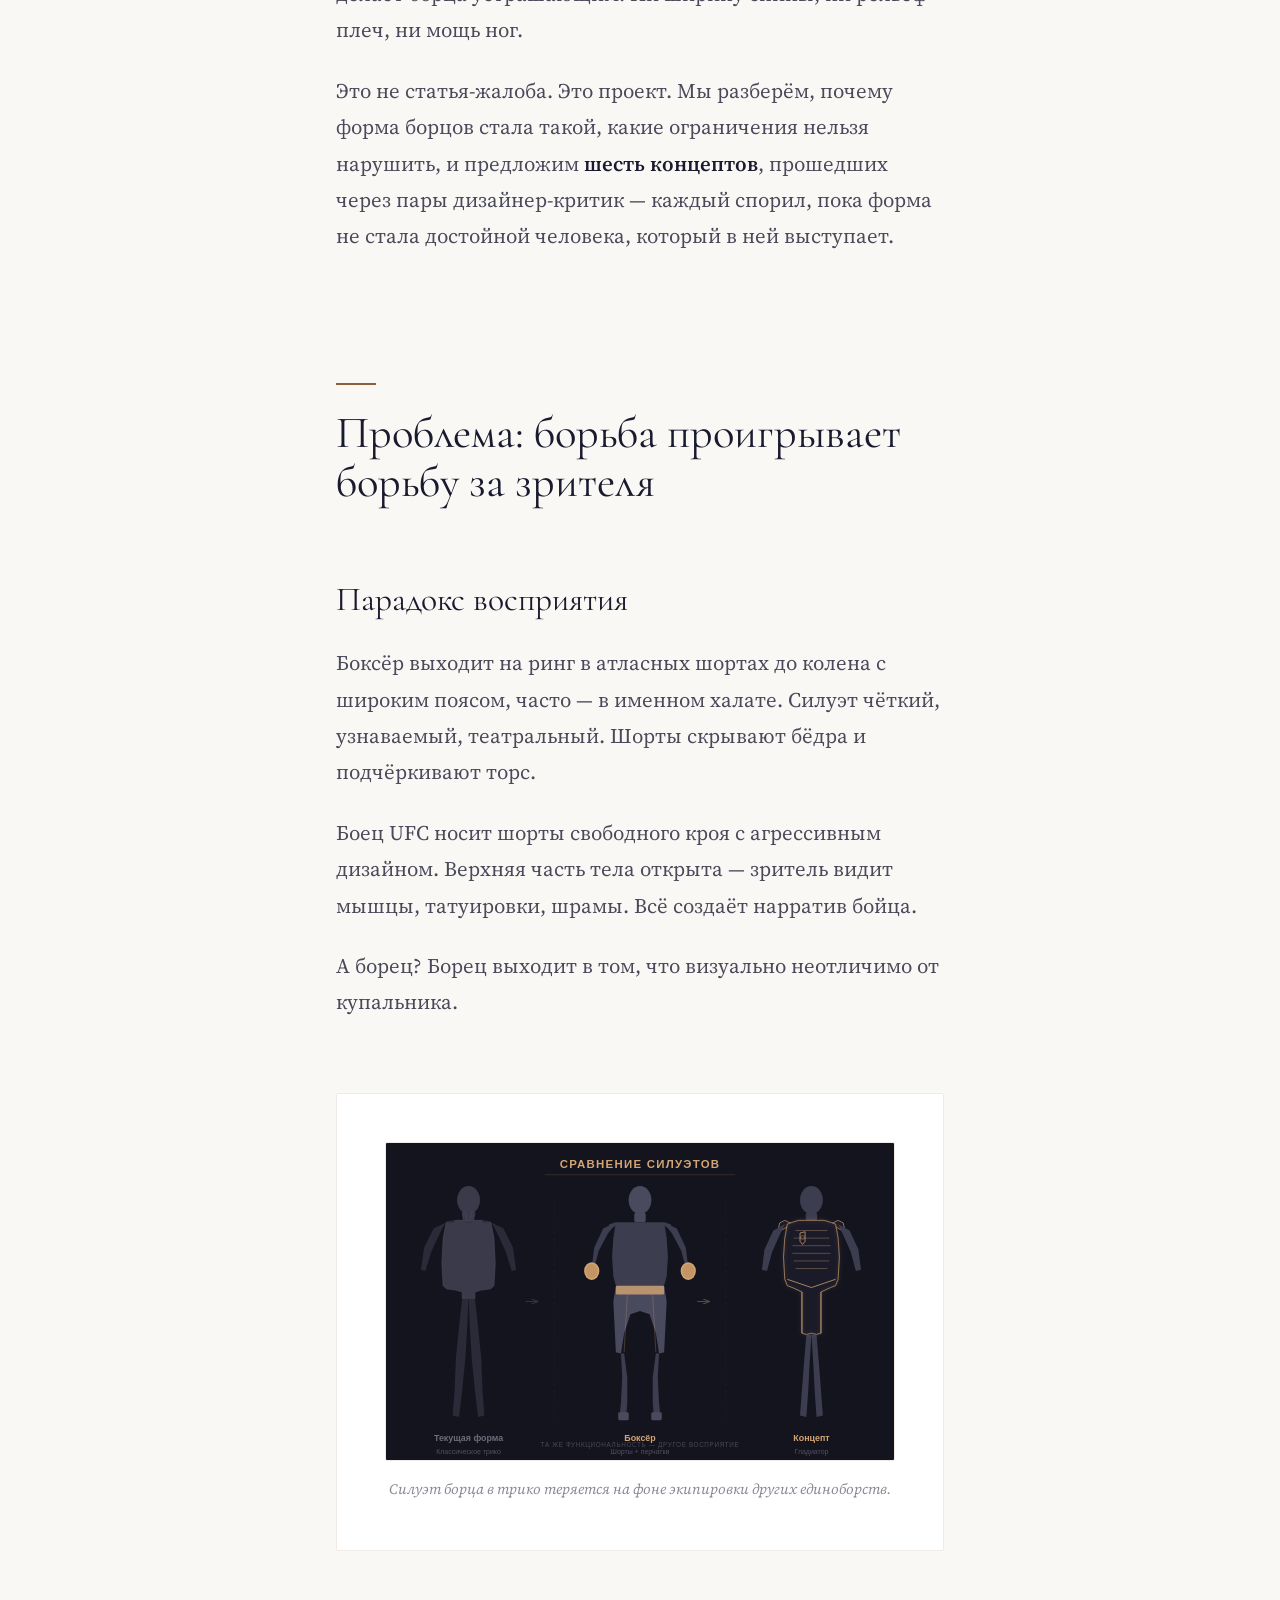
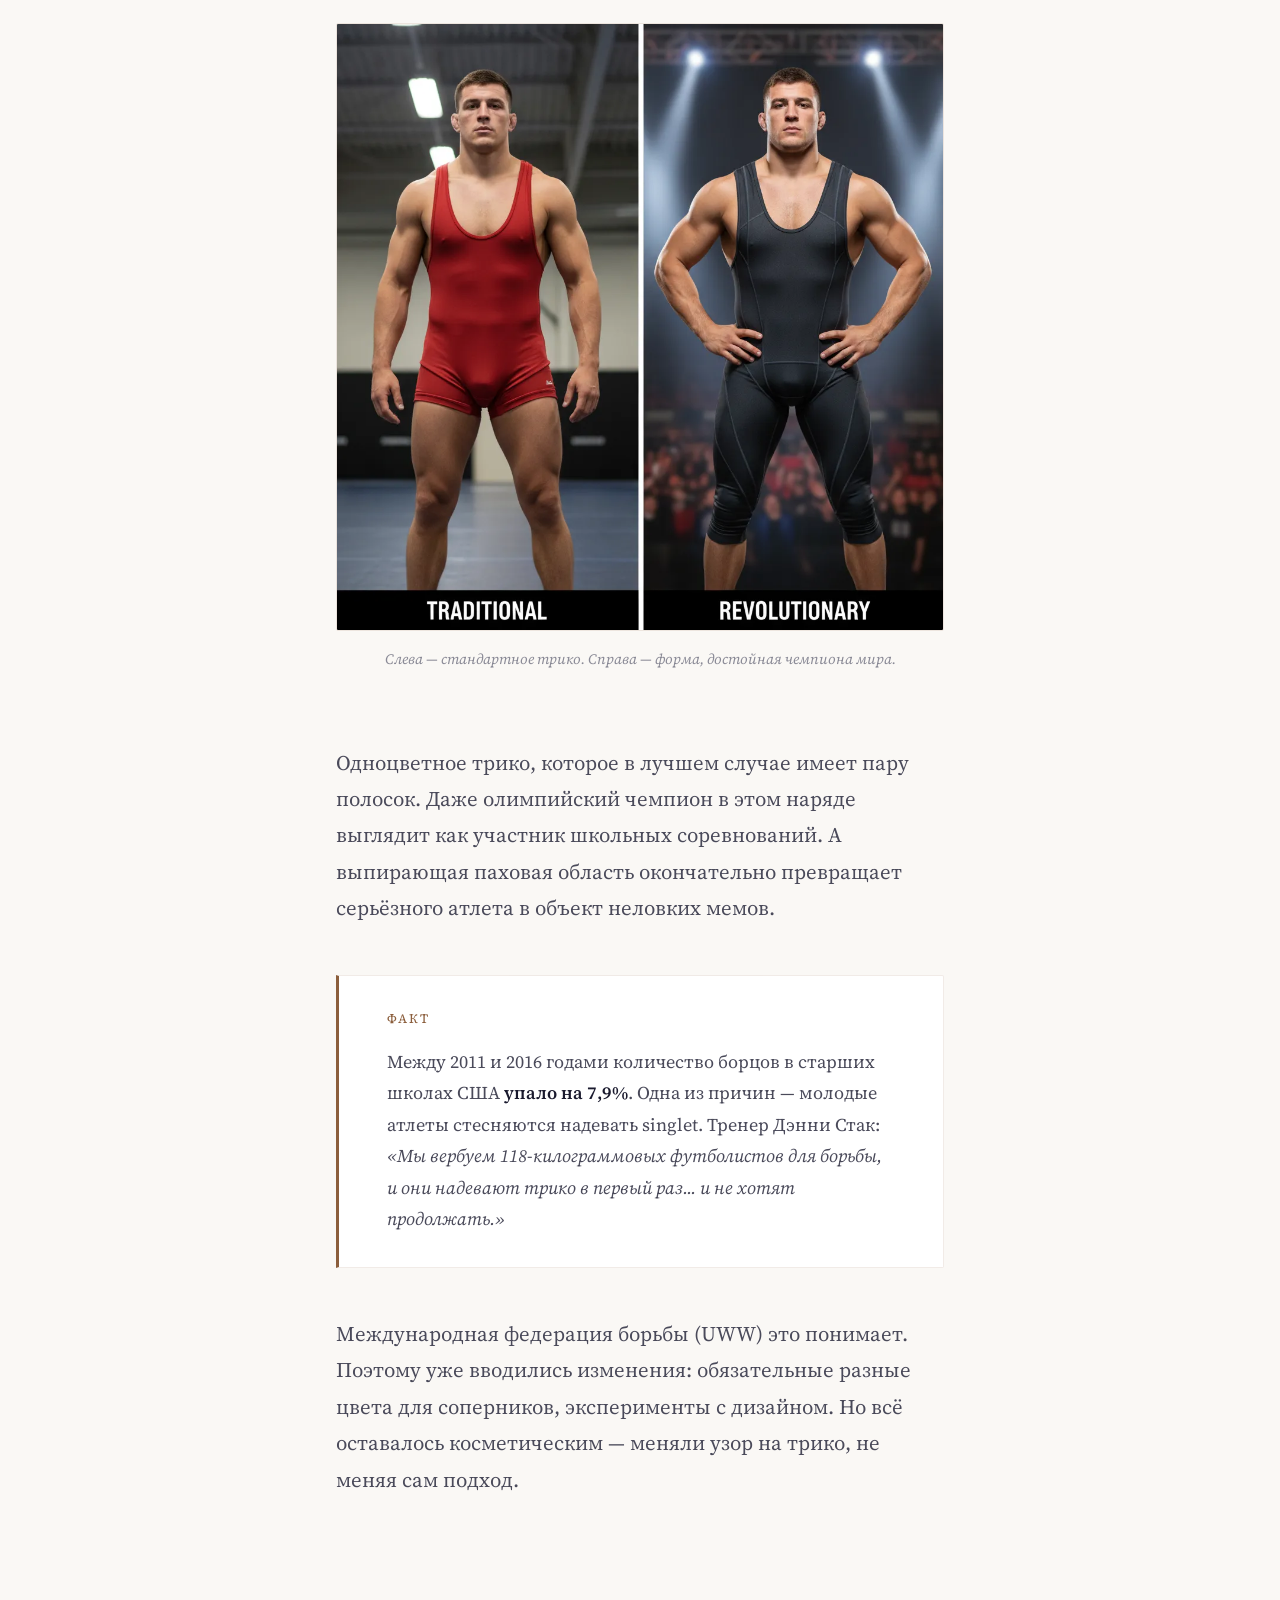
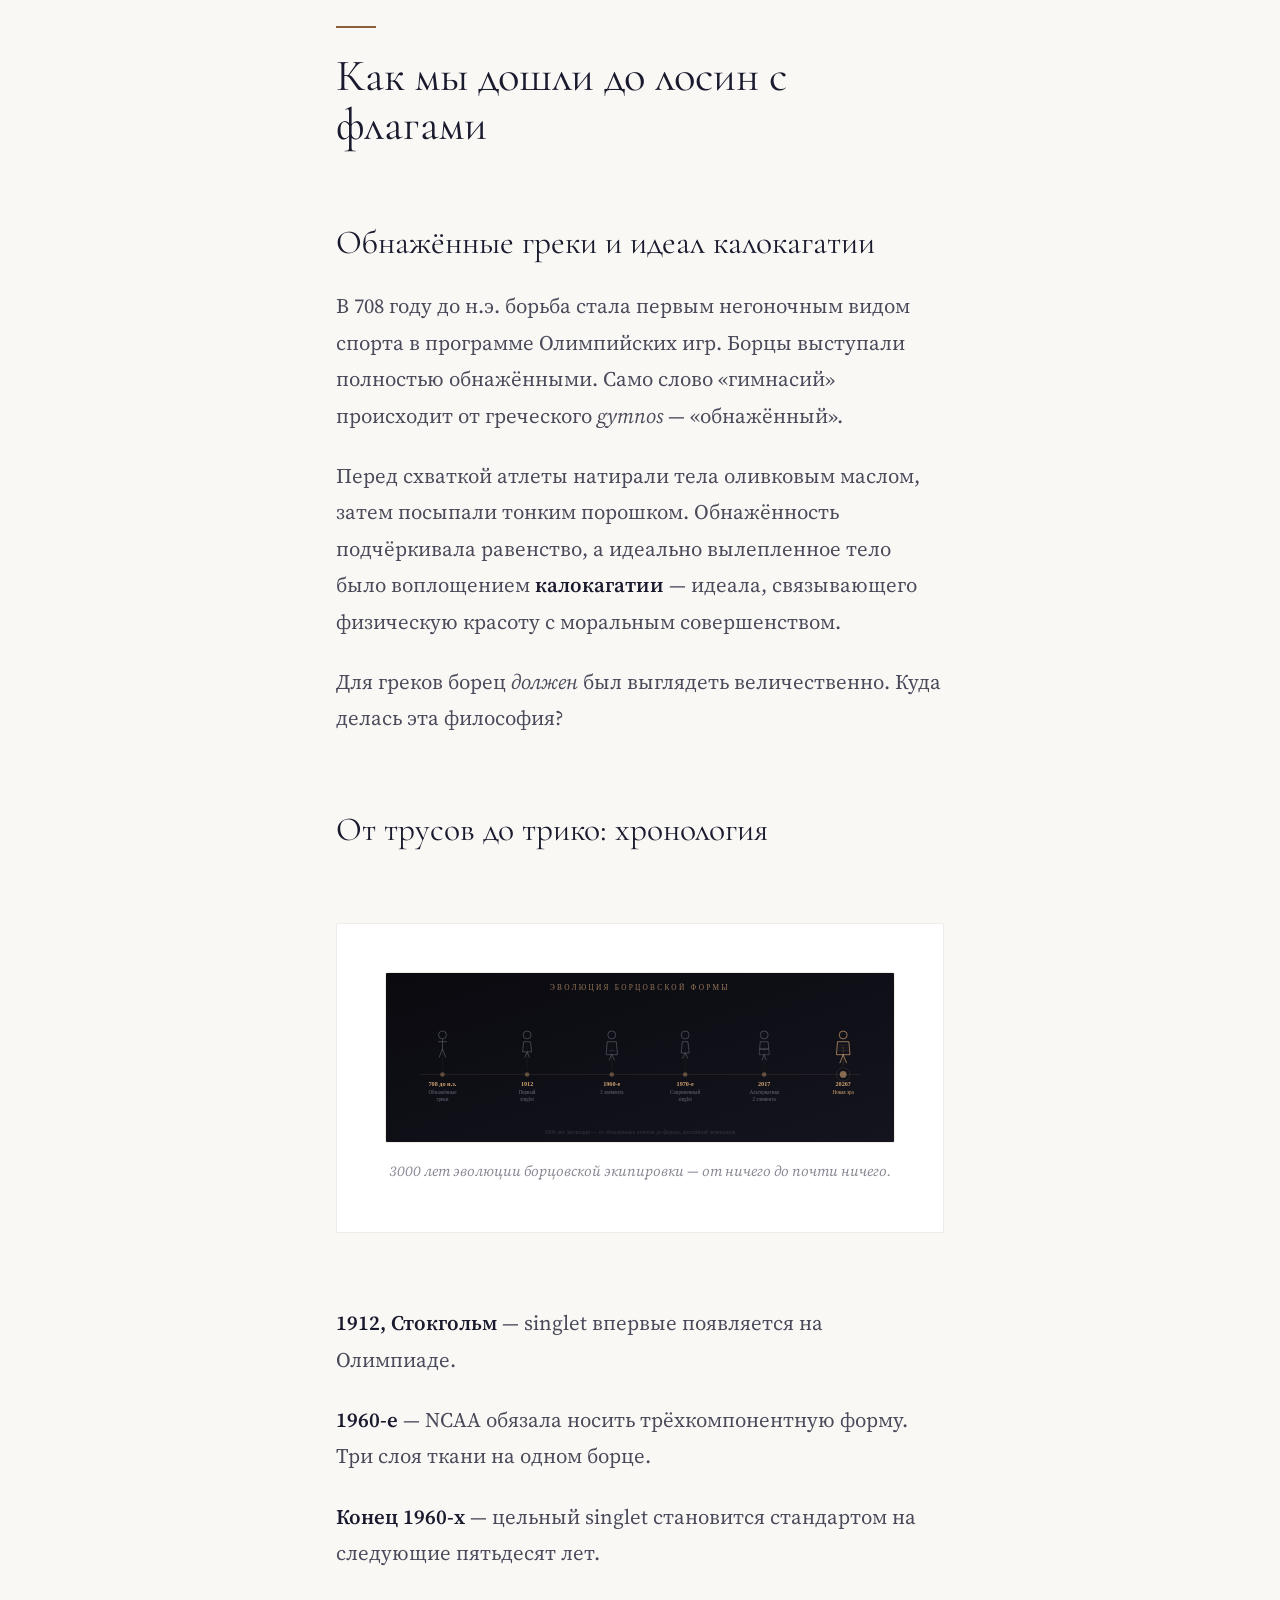
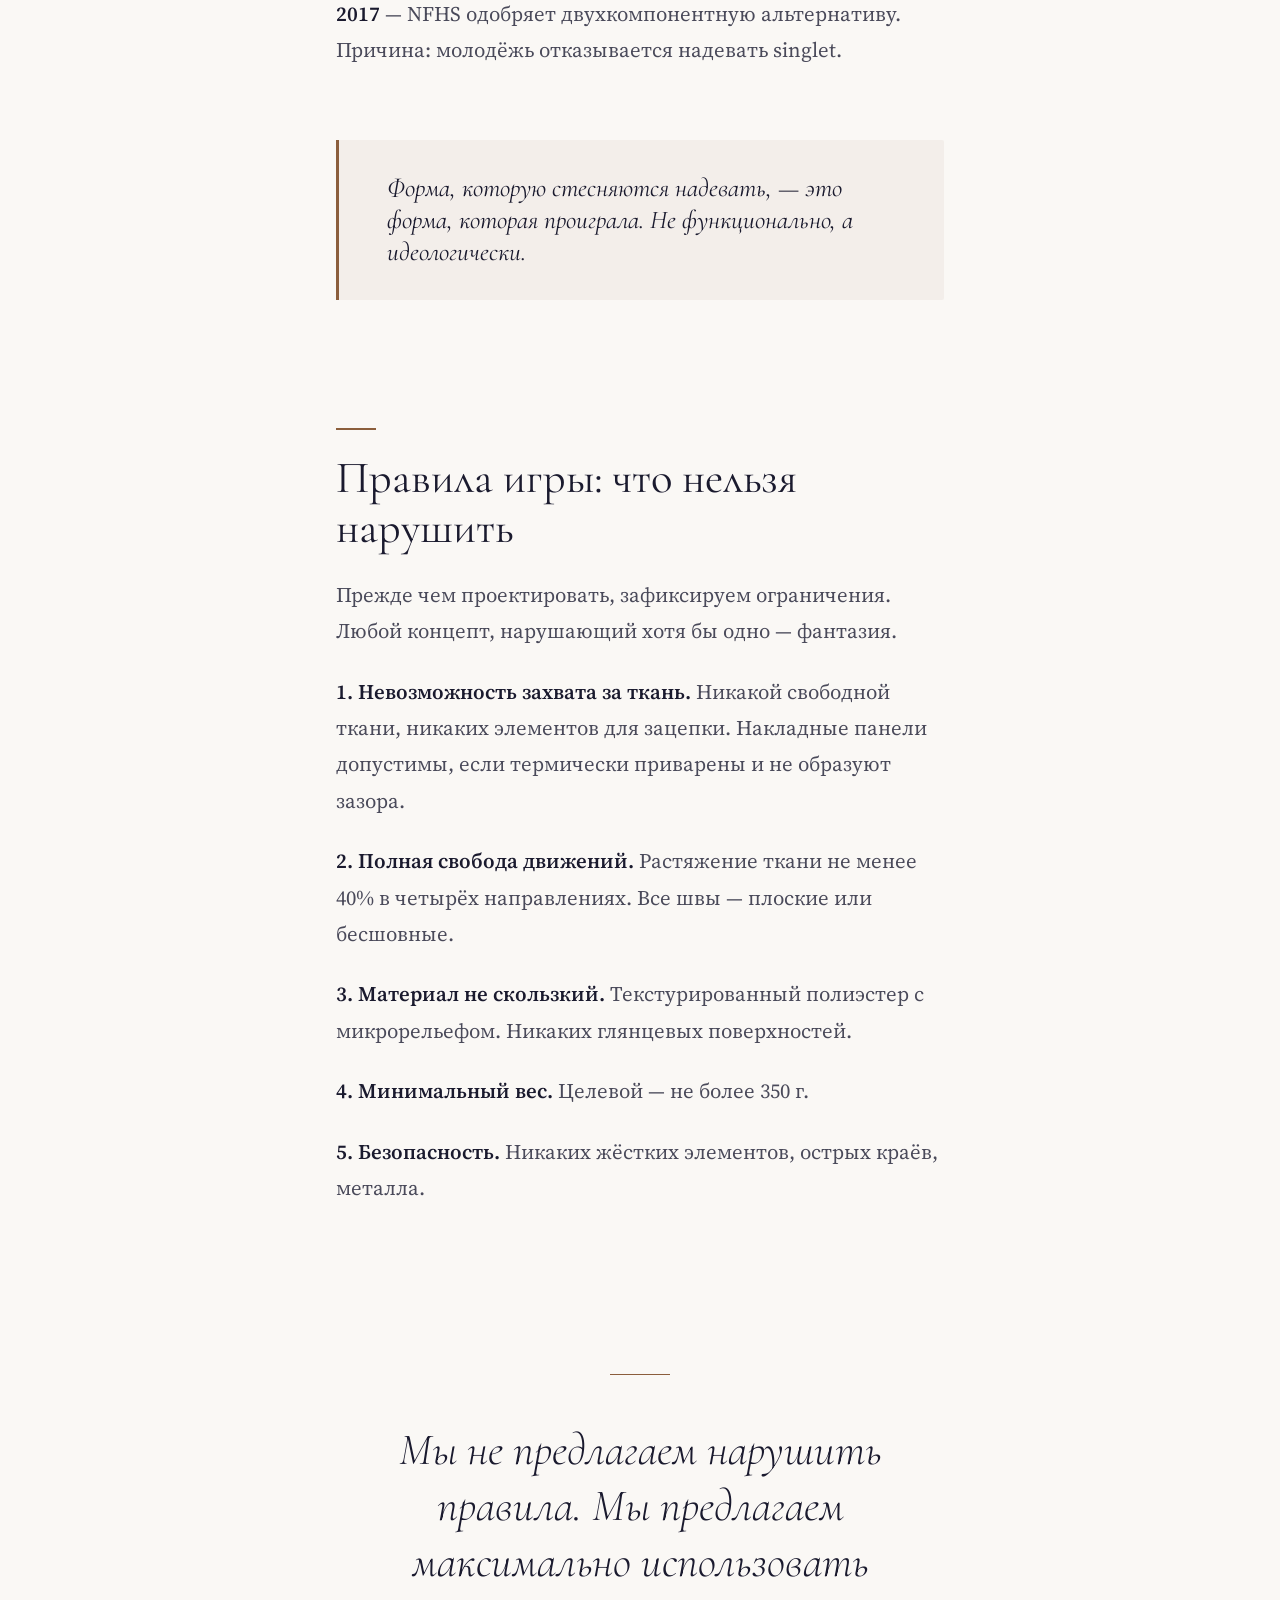
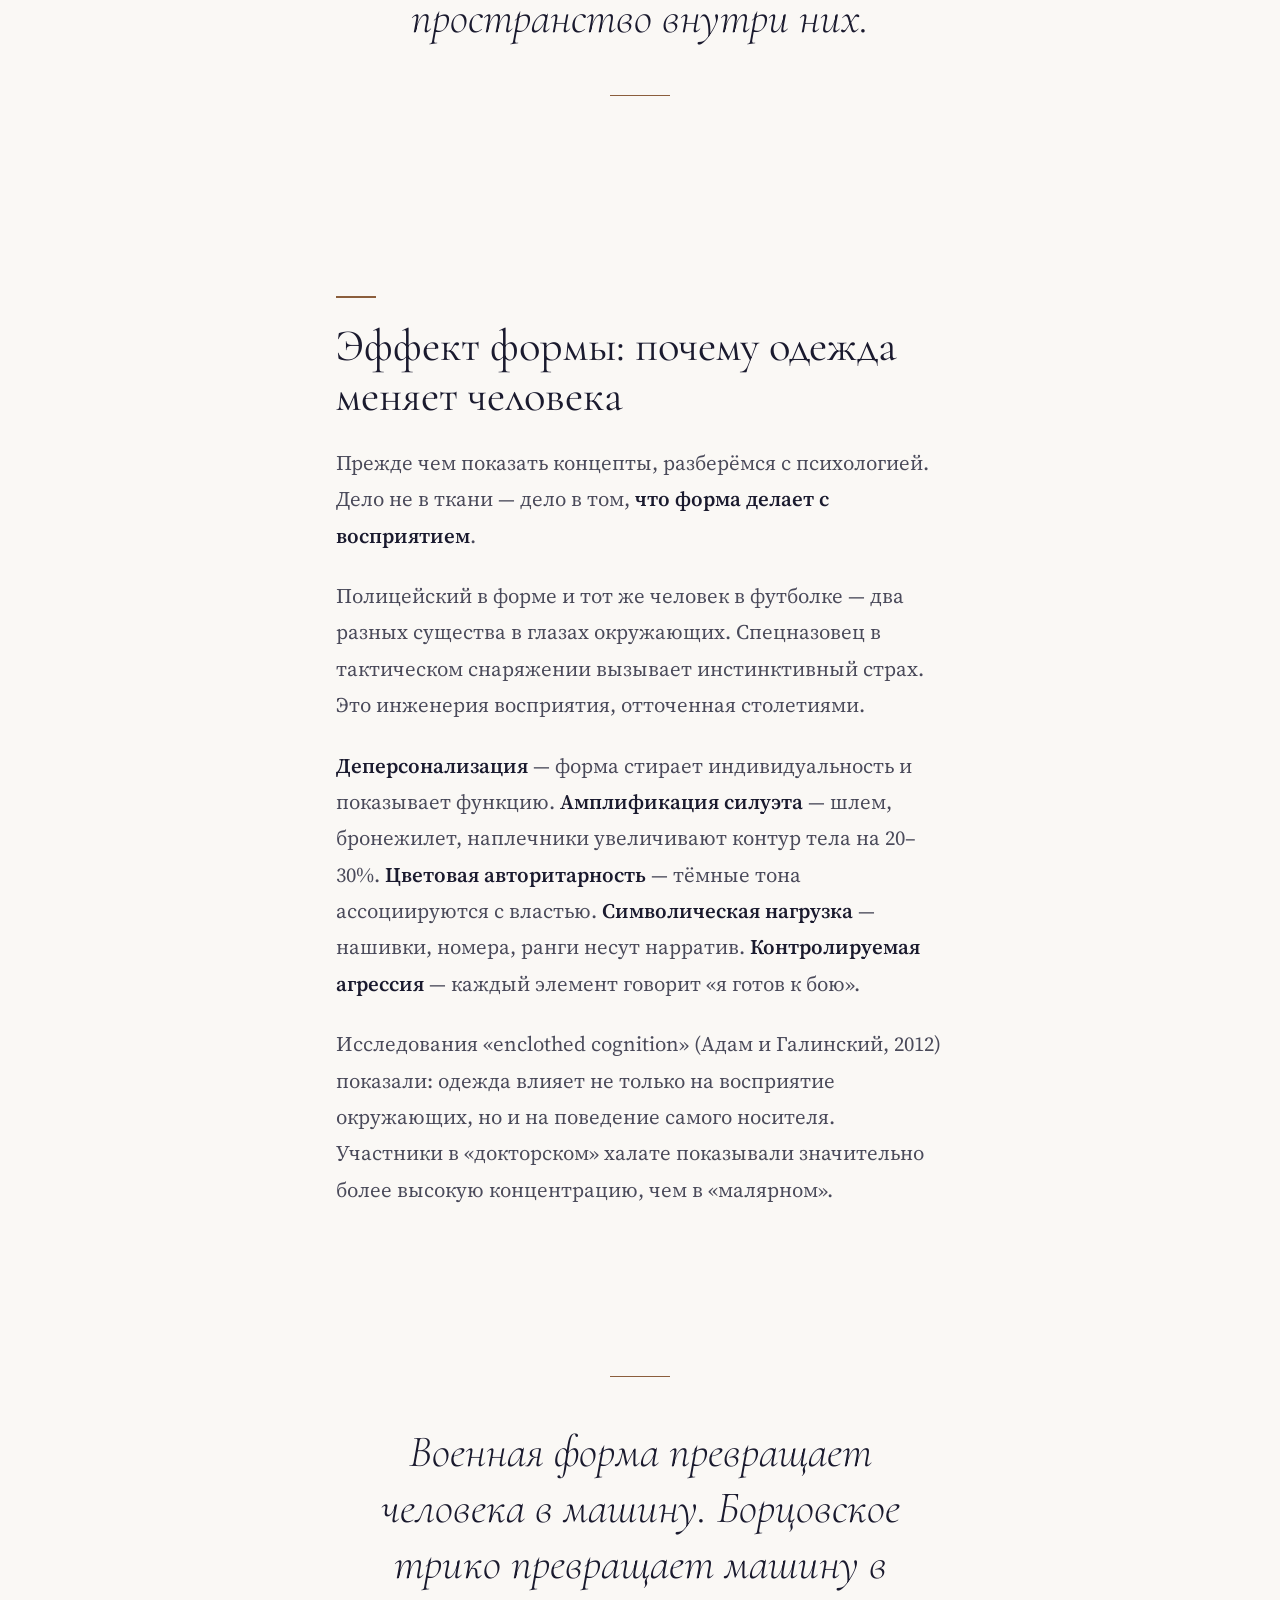
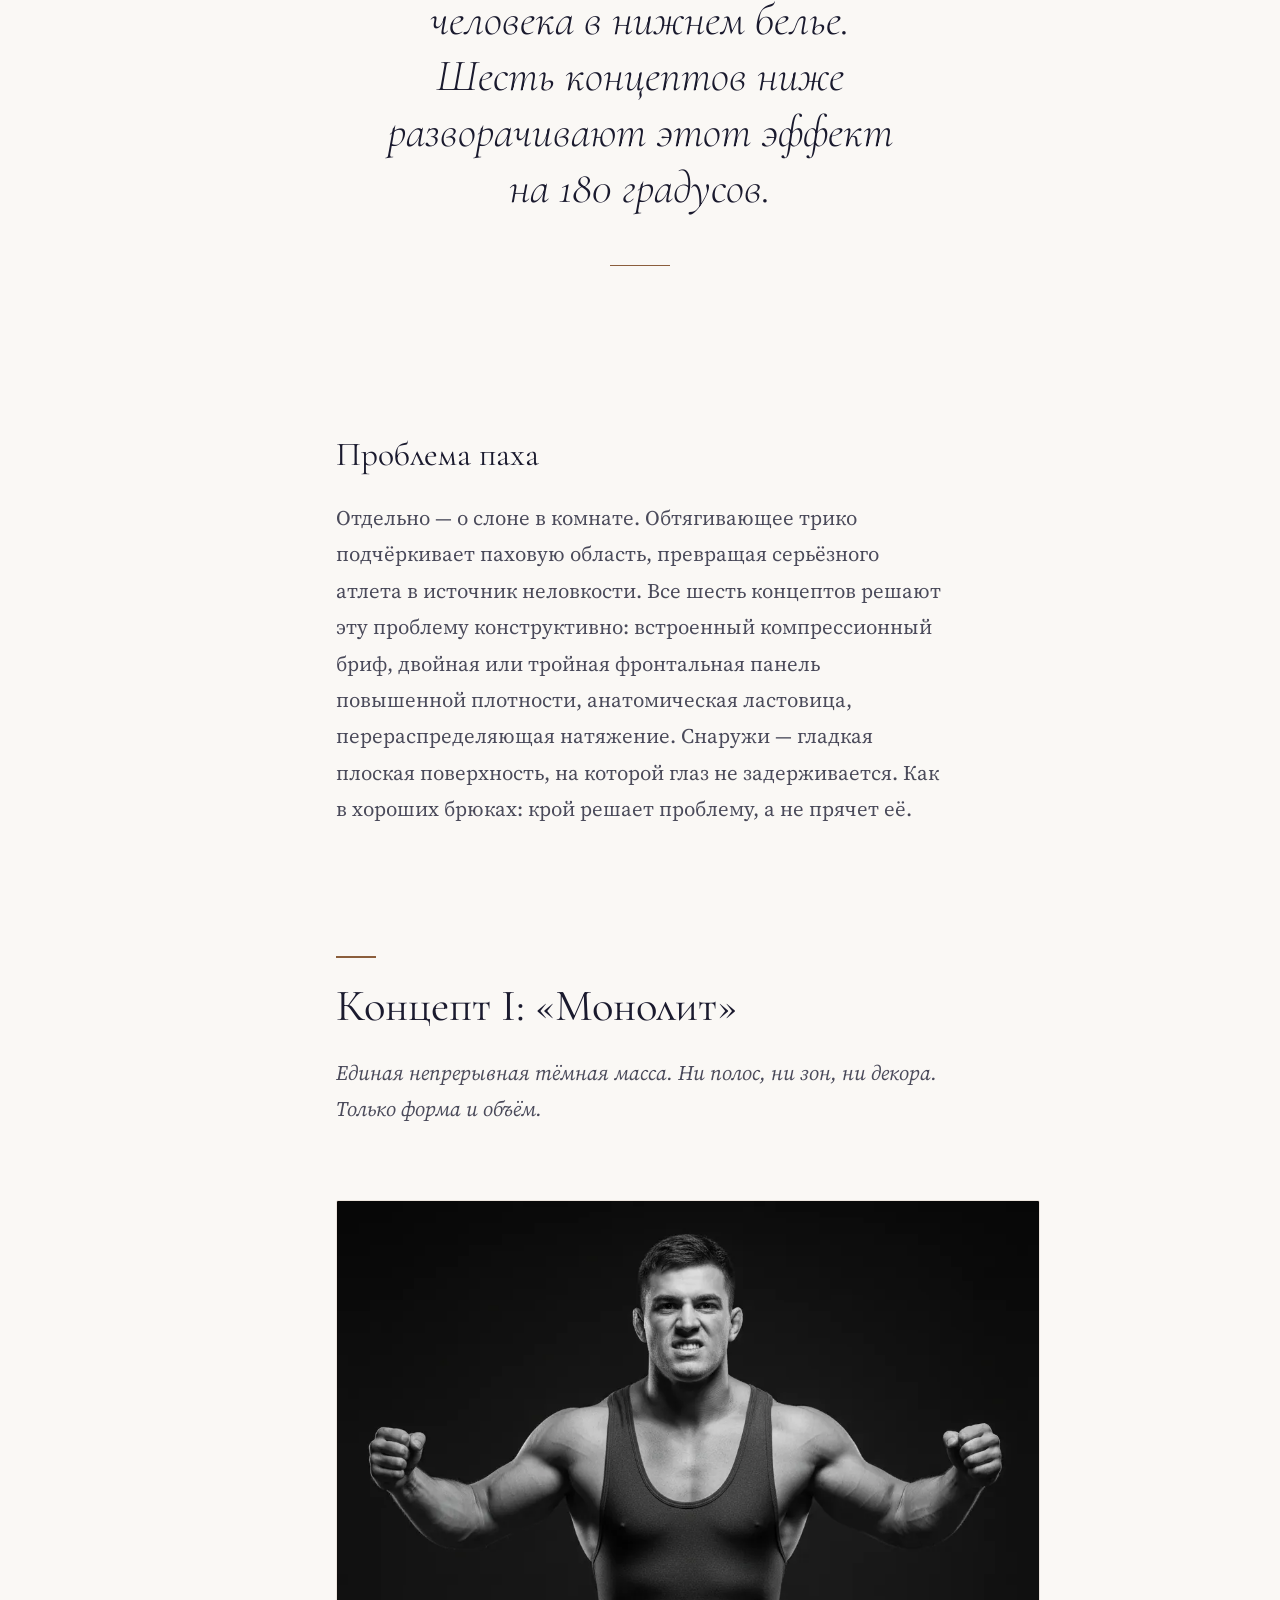
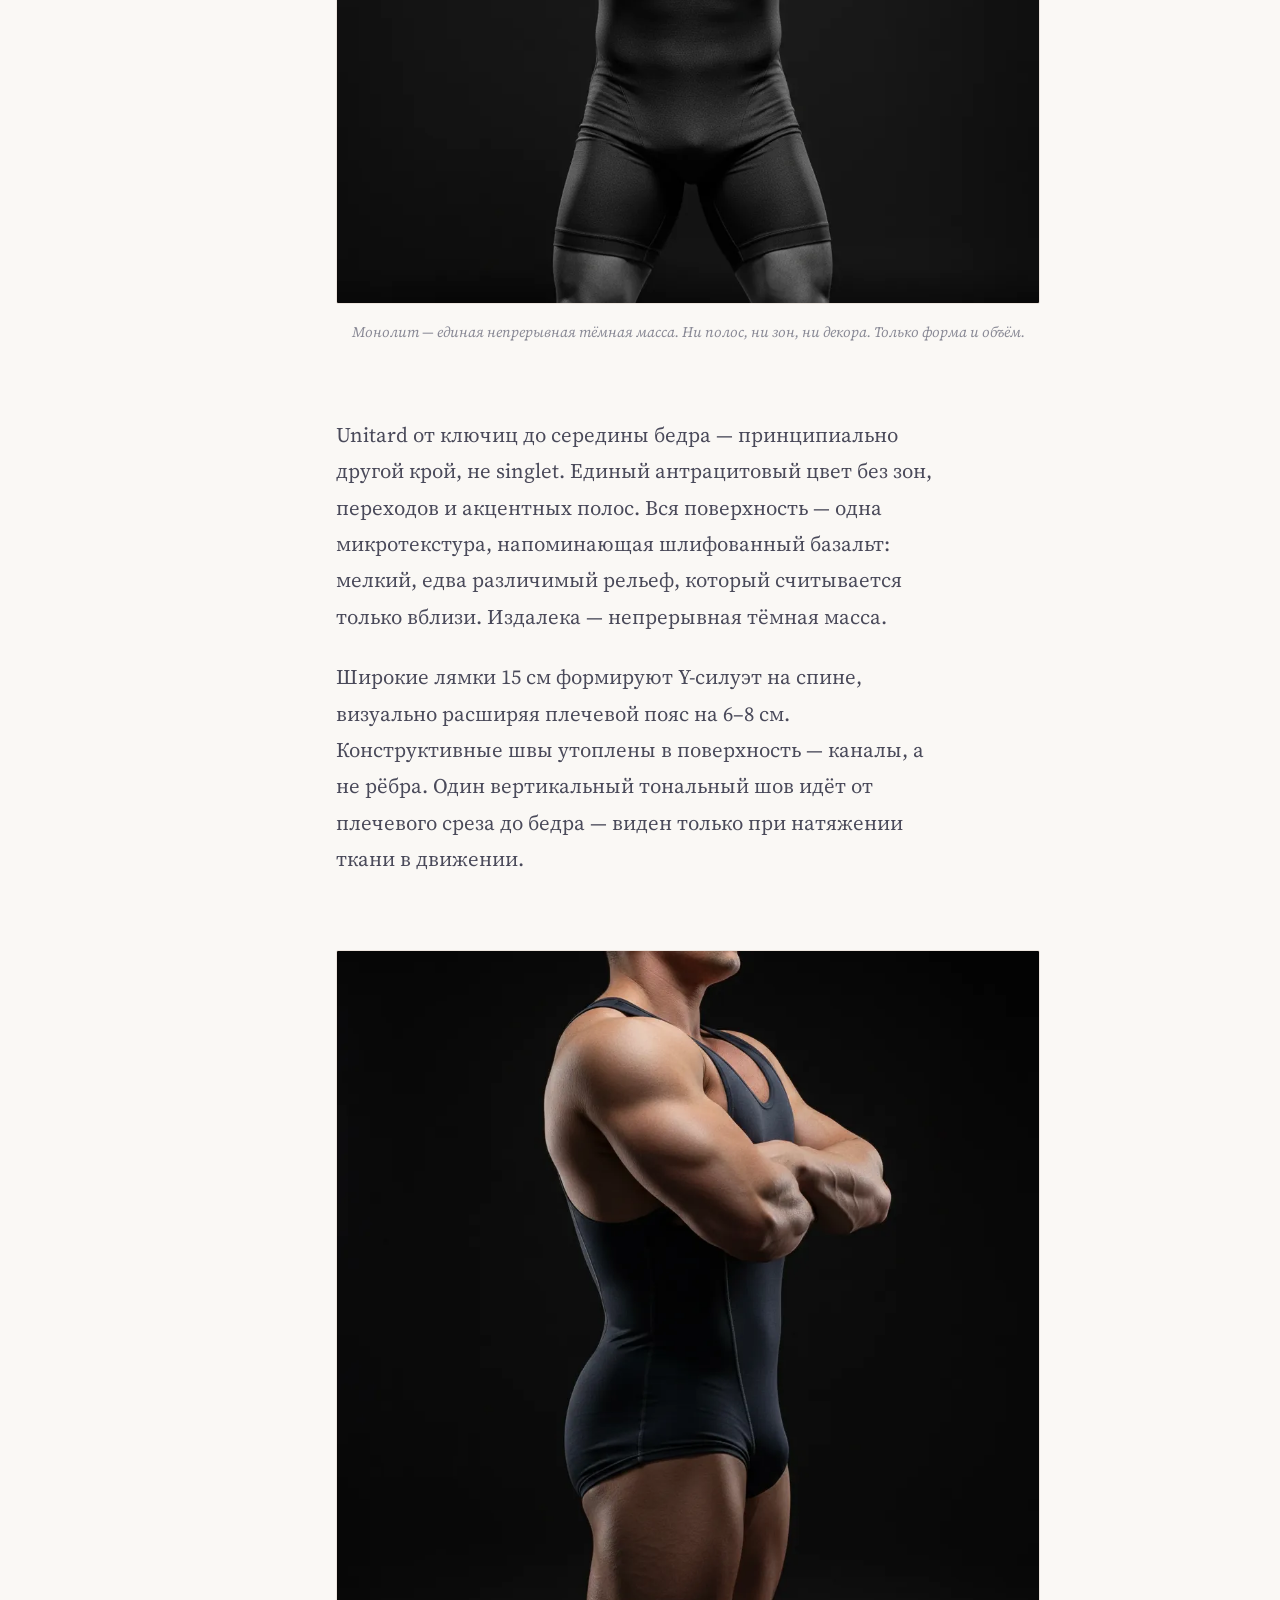
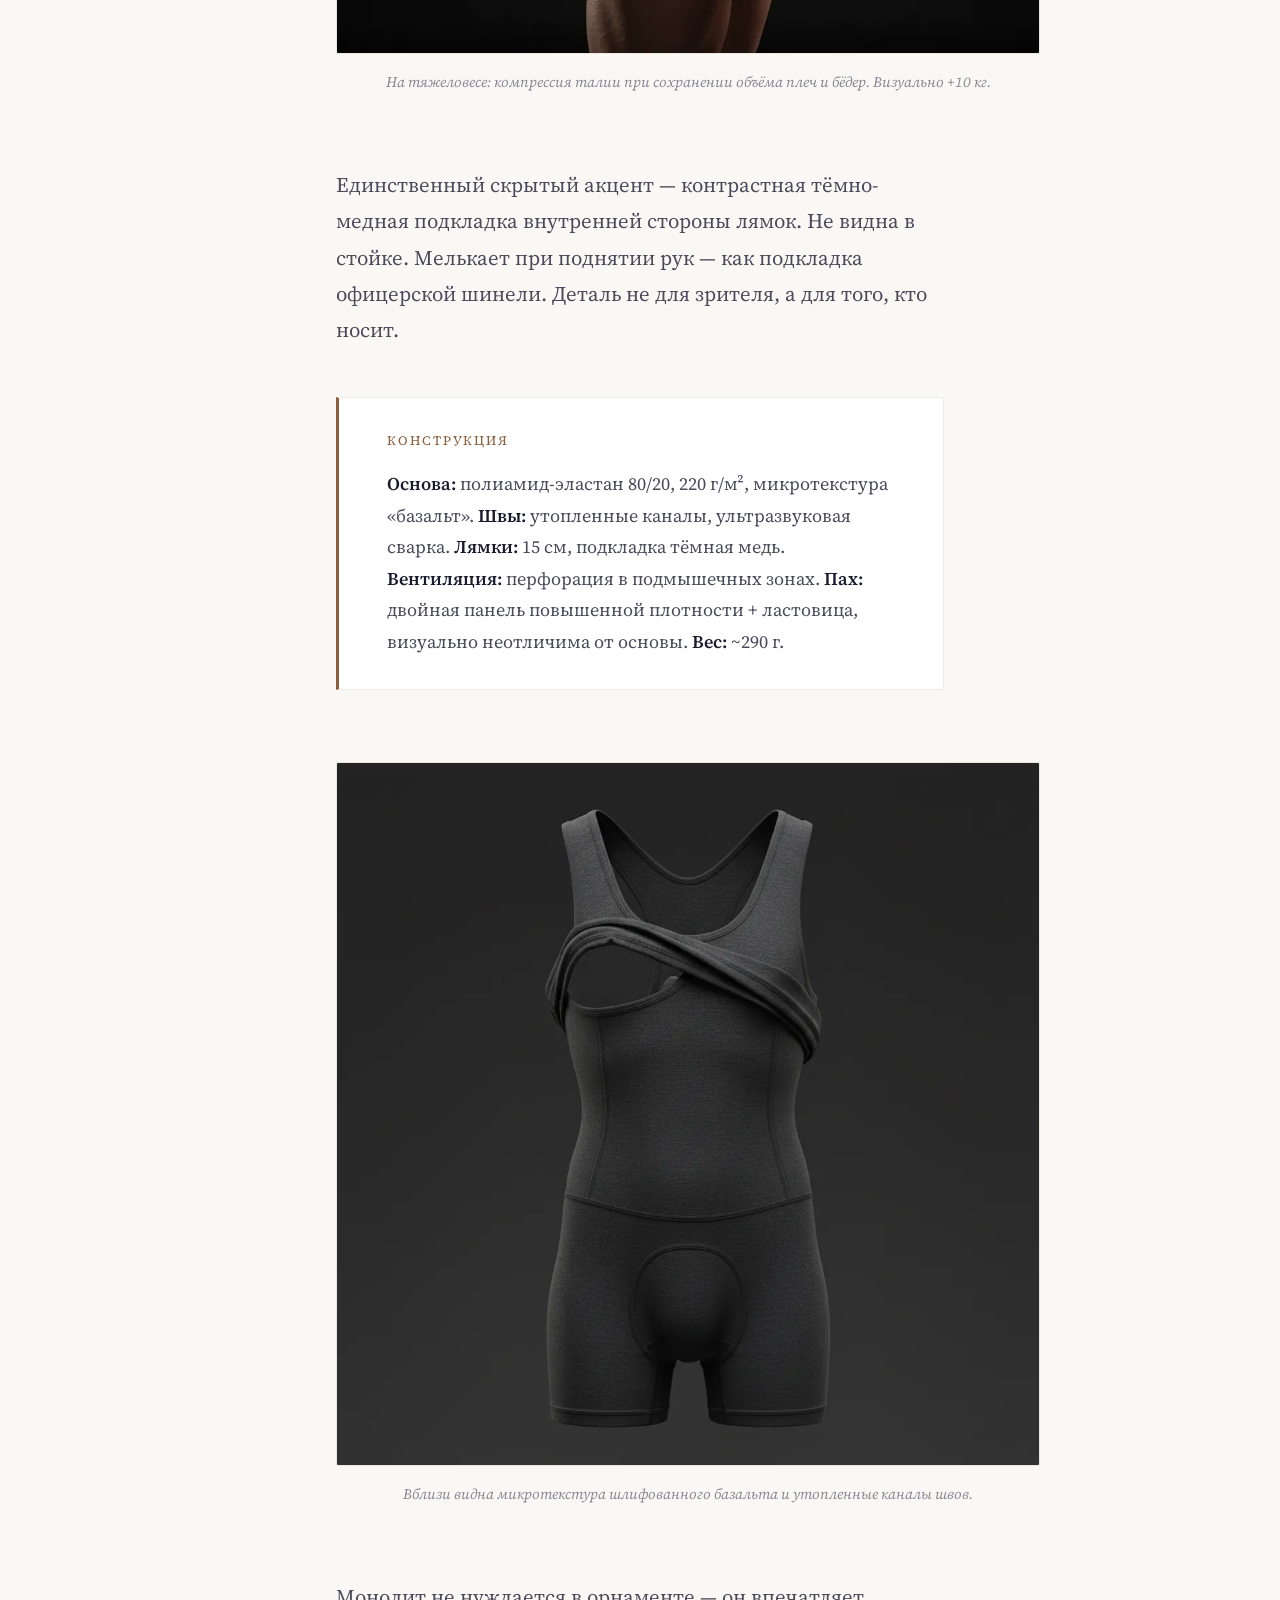
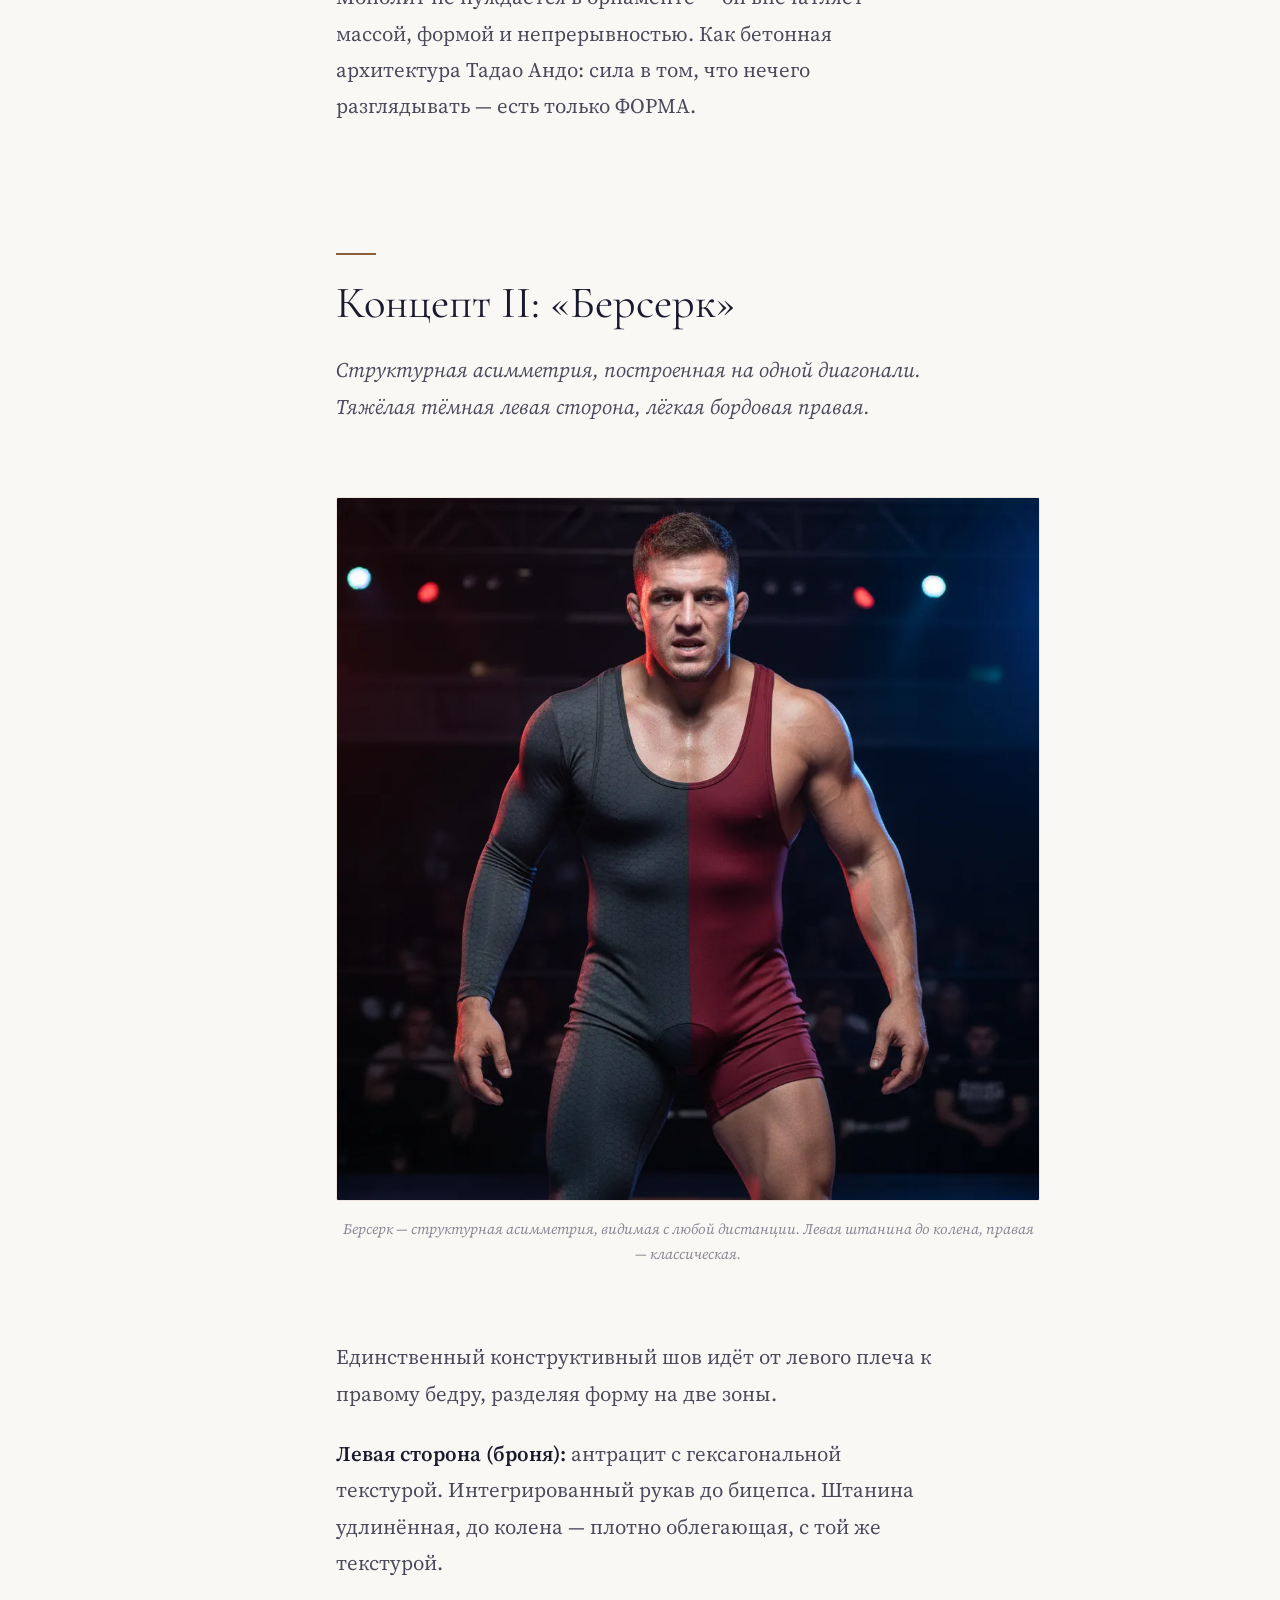
==== commit e87ab48b: "6 концептов v2: 12 агентов, 25 фото, полная переработка Дизайнер-критик пары для каждого концепта. Н" ====
--- a/articles/wrestling-uniform-revolution/index.html
+++ b/articles/wrestling-uniform-revolution/index.html
@@ -4,7 +4,7 @@
   <meta charset="UTF-8">
   <meta name="viewport" content="width=device-width, initial-scale=1.0">
   <title>Почему сильнейшие атлеты мира выглядят как в нижнем белье — Grimoire</title>
-  <meta name="description" content="Чемпион мира по борьбе — один из самых мощных людей на планете. Но его форма не передаёт и десятой доли этой мощи. Исследуем проблему и предлагаем 6 революционных концептов — от биомиметики хищников до киберпанк-скафандра.">
+  <meta name="description" content="Чемпион мира по борьбе — один из самых мощных людей на планете. Но его форма не передаёт и десятой доли этой мощи. 6 революционных концептов — от монолитного unitard до асимметричного Берсерка.">
   <meta property="og:title" content="Почему сильнейшие атлеты мира выглядят как в нижнем белье — Grimoire">
   <meta property="og:description" content="Исследование проблемы борцовской формы и 6 революционных концептов новой экипировки для элитных атлетов.">
   <meta property="og:type" content="article">
@@ -43,7 +43,7 @@
     <div class="article-hero-content">
       <span class="article-category">Спорт & Дизайн</span>
       <h1 class="article-title">Почему сильнейшие атлеты мира выглядят как&nbsp;в&nbsp;нижнем белье</h1>
-      <p class="article-subtitle">Борцовская форма не менялась полвека. Мы предлагаем шесть концептов, которые делают с борцом то, что военная форма делает с солдатом.</p>
+      <p class="article-subtitle">Борцовская форма не менялась полвека. Шесть концептов, которые делают с борцом то, что военная форма делает с солдатом.</p>
       <div class="article-meta">
         <span class="article-meta-item">
           <svg viewBox="0 0 24 24" fill="none" stroke="currentColor" stroke-width="2"><rect x="3" y="4" width="18" height="18" rx="2"/><path d="M16 2v4M8 2v4M3 10h18"/></svg>
@@ -68,13 +68,13 @@
   <article class="article-layout">
     <div class="article-body">
 
-      <p class="drop-cap">Борец вольного стиля весом 74 килограмма способен поднять и бросить через себя человека собственного веса за доли секунды. Его тело — это машина из стальных связок, взрывной мускулатуры и десятилетий тренировок. Чемпион мира по борьбе — один из самых функционально сильных людей на планете. Он проводит на ковре шесть минут, которые по интенсивности сопоставимы с десятикилометровым забегом с рюкзаком. Его пульс в схватке достигает 190 ударов в минуту.</p>
+      <p class="drop-cap">Борец вольного стиля весом 74 килограмма способен поднять и бросить через себя человека собственного веса за доли секунды. Его тело — машина из стальных связок, взрывной мускулатуры и десятилетий тренировок. Чемпион мира по борьбе — один из самых функционально сильных людей на планете. Он проводит на ковре шесть минут, которые по интенсивности сопоставимы с десятикилометровым забегом с рюкзаком. Его пульс в схватке достигает 190 ударов в минуту.</p>
 
       <p>А теперь посмотрите, как он выглядит.</p>
 
       <p>Тонкий обтягивающий комбинезон — <strong>singlet</strong> — превращает элитного атлета в фигуру, вызывающую скорее неловкость, чем трепет. Трико обнажает всё, что зритель не просил видеть, и при этом не подчёркивает ничего из того, что делает борца устрашающим. Ни ширину спины, ни рельеф плеч, ни мощь ног.</p>
 
-      <p>Это не статья-жалоба. Это проект. Мы разберём, почему форма борцов стала такой, какие ограничения нельзя нарушить, и предложим <strong>шесть революционных концептов</strong> новой экипировки — от биомиметики хищников до киберпанк-скафандра. Не эволюция трико, а полная перезагрузка — форма, которая делает с борцом то, что военная форма делает с солдатом.</p>
+      <p>Это не статья-жалоба. Это проект. Мы разберём, почему форма борцов стала такой, какие ограничения нельзя нарушить, и предложим <strong>шесть концептов</strong>, прошедших через пары дизайнер-критик — каждый спорил, пока форма не стала достойной человека, который в ней выступает.</p>
 
 
       <!-- ═══════════════════════════════════════════ -->
@@ -82,24 +82,23 @@
 
       <h3>Парадокс восприятия</h3>
 
-      <p>Боксёр выходит на ринг в атласных шортах до колена с широким поясом, часто — в именном халате. Силуэт чёткий, узнаваемый, театральный. Шорты скрывают бёдра и подчёркивают торс. Каждый выход — шоу.</p>
+      <p>Боксёр выходит на ринг в атласных шортах до колена с широким поясом, часто — в именном халате. Силуэт чёткий, узнаваемый, театральный. Шорты скрывают бёдра и подчёркивают торс.</p>
 
       <p>Боец UFC носит шорты свободного кроя с агрессивным дизайном. Верхняя часть тела открыта — зритель видит мышцы, татуировки, шрамы. Всё создаёт нарратив бойца.</p>
 
       <p>А борец? Борец выходит в том, что визуально неотличимо от купальника.</p>
 
-      <!-- Comparison diagram -->
       <figure class="diagram">
         <img src="images/comparison-silhouettes.svg" alt="Сравнение силуэтов: текущая форма борца, боксёр и новый концепт">
-        <figcaption>Силуэт борца в трико теряется на фоне экипировки других единоборств. Концепт справа — то, как могло бы выглядеть будущее.</figcaption>
+        <figcaption>Силуэт борца в трико теряется на фоне экипировки других единоборств.</figcaption>
       </figure>
 
       <figure class="figure-full">
         <img src="images/before-after.webp" alt="Сравнение: стандартное трико vs революционный концепт" loading="lazy">
-        <figcaption>Слева — стандартное трико, превращающее атлета в школьника. Справа — форма, превращающая его в оружие.</figcaption>
-      </figure>
-
-      <p>Одноцветное трико, которое в лучшем случае имеет пару полосок. Даже олимпийский чемпион в этом наряде выглядит как участник школьных соревнований. Два человека в обтягивающих комбинезонах сливаются друг с другом на ковре. Зритель не может мгновенно считать, кто есть кто.</p>
+        <figcaption>Слева — стандартное трико. Справа — форма, достойная чемпиона мира.</figcaption>
+      </figure>
+
+      <p>Одноцветное трико, которое в лучшем случае имеет пару полосок. Даже олимпийский чемпион в этом наряде выглядит как участник школьных соревнований. А выпирающая паховая область окончательно превращает серьёзного атлета в объект неловких мемов.</p>
 
       <div class="info-box">
         <div class="info-box-title">Факт</div>
@@ -118,25 +117,19 @@
 
       <p>Перед схваткой атлеты натирали тела оливковым маслом, затем посыпали тонким порошком. Обнажённость подчёркивала равенство, а идеально вылепленное тело было воплощением <strong>калокагатии</strong> — идеала, связывающего физическую красоту с моральным совершенством.</p>
 
-      <p>Для греков борец <em>должен</em> был выглядеть величественно. Его тело было его презентацией. Куда делась эта философия?</p>
+      <p>Для греков борец <em>должен</em> был выглядеть величественно. Куда делась эта философия?</p>
 
       <h3>От трусов до трико: хронология</h3>
 
-      <!-- Timeline diagram -->
       <figure class="diagram">
         <img src="images/evolution-timeline.svg" alt="Эволюция борцовской формы: от античности до наших дней">
         <figcaption>3000 лет эволюции борцовской экипировки — от ничего до почти ничего.</figcaption>
       </figure>
 
-      <p><strong>1912, Стокгольм</strong> — singlet впервые появляется на Олимпиаде. До этого борцы выступали в обтягивающих футболках и шортах.</p>
-
-      <p><strong>1960-е</strong> — NCAA обязала носить трёхкомпонентную форму: безрукавка с длинными полами, полноразмерное трико и облегающие шорты поверх. Три слоя ткани на одном борце.</p>
-
-      <p><strong>Конец 1960-х</strong> — цельный singlet получает одобрение и становится стандартом на следующие пятьдесят лет.</p>
-
-      <p><strong>1980-е</strong> — минимализм достигает предела. Трико напоминает «короткие шорты с подтяжками».</p>
-
-      <p><strong>2017</strong> — поворотный момент. NFHS одобряет двухкомпонентную альтернативу: компрессионные шорты + рубашка. Причина прямая: молодёжь отказывается надевать singlet.</p>
+      <p><strong>1912, Стокгольм</strong> — singlet впервые появляется на Олимпиаде.</p>
+      <p><strong>1960-е</strong> — NCAA обязала носить трёхкомпонентную форму. Три слоя ткани на одном борце.</p>
+      <p><strong>Конец 1960-х</strong> — цельный singlet становится стандартом на следующие пятьдесят лет.</p>
+      <p><strong>2017</strong> — NFHS одобряет двухкомпонентную альтернативу. Причина: молодёжь отказывается надевать singlet.</p>
 
       <blockquote>
         <p>Форма, которую стесняются надевать, — это форма, которая проиграла. Не функционально, а идеологически.</p>
@@ -146,35 +139,17 @@
       <!-- ═══════════════════════════════════════════ -->
       <h2>Правила игры: что нельзя нарушить</h2>
 
-      <p>Прежде чем проектировать, зафиксируем нерушимые ограничения. Любой концепт, нарушающий хотя бы одно — фантазия, а не проект.</p>
-
-      <h3>1. Невозможность захвата за ткань</h3>
-
-      <p>Главный закон. В вольной и греко-римской борьбе запрещено хватать за одежду. Значит: никакой свободной ткани, никаких элементов, за которые можно зацепиться.</p>
-
-      <p><strong>Решение:</strong> допустимы накладные панели, если они термически приварены к основе и не образуют зазора. Толщина — не более 3 мм. Край — оплавлен.</p>
-
-      <h3>2. Полная свобода движений</h3>
-
-      <p>Борец выполняет движения, недоступные большинству людей: глубокий присед с разведёнными коленями, борцовский мост, подъём соперника с полной амплитудой, скручивания на 180°.</p>
-
-      <p><strong>Решение:</strong> растяжение ткани не менее 40% в четырёх направлениях. Все швы — плоские или бесшовные. Декоративные элементы — только в зонах минимальной деформации.</p>
-
-      <h3>3. Материал не скользкий</h3>
-
-      <p>UWW запрещает всё, что делает захват скользким.</p>
-
-      <p><strong>Решение:</strong> текстурированный полиэстер с микрорельефом. Никаких глянцевых поверхностей. Сублимационная печать вместо шелкографии.</p>
-
-      <h3>4. Минимальный вес</h3>
-
-      <p>Борцы сгоняют вес до последнего грамма. Разница между категориями может составлять 50–100 граммов. Текущий singlet весит 150–250 г.</p>
-
-      <p><strong>Решение:</strong> целевой вес — не более 350 г. Каждый элемент обоснован.</p>
-
-      <h3>5. Безопасность</h3>
-
-      <p>Никаких жёстких элементов, острых краёв, металла. Ничего, что может травмировать при силовом контакте.</p>
+      <p>Прежде чем проектировать, зафиксируем ограничения. Любой концепт, нарушающий хотя бы одно — фантазия.</p>
+
+      <p><strong>1. Невозможность захвата за ткань.</strong> Никакой свободной ткани, никаких элементов для зацепки. Накладные панели допустимы, если термически приварены и не образуют зазора.</p>
+
+      <p><strong>2. Полная свобода движений.</strong> Растяжение ткани не менее 40% в четырёх направлениях. Все швы — плоские или бесшовные.</p>
+
+      <p><strong>3. Материал не скользкий.</strong> Текстурированный полиэстер с микрорельефом. Никаких глянцевых поверхностей.</p>
+
+      <p><strong>4. Минимальный вес.</strong> Целевой — не более 350 г.</p>
+
+      <p><strong>5. Безопасность.</strong> Никаких жёстких элементов, острых краёв, металла.</p>
 
       <div class="pull-quote">
         <p>Мы не предлагаем нарушить правила. Мы предлагаем максимально использовать пространство внутри них.</p>
@@ -184,241 +159,258 @@
       <!-- ═══════════════════════════════════════════ -->
       <h2>Эффект формы: почему одежда меняет человека</h2>
 
-      <p>Прежде чем показать концепты, разберёмся с психологией. Потому что дело не в ткани и не в цвете — дело в том, <strong>что форма делает с восприятием</strong>.</p>
-
-      <p>Полицейский в форме и тот же человек в футболке — два разных существа в глазах окружающих. Пожарный в полной экипировке вызывает инстинктивное уважение. Спецназовец в тактическом снаряжении — инстинктивный страх. Это не случайность. Это инженерия восприятия, отточенная столетиями.</p>
-
-      <h3>Пять механизмов «эффекта формы»</h3>
-
-      <p><strong>1. Деперсонализация.</strong> Военная форма стирает индивидуальность и показывает функцию. Ты видишь не Ивана — ты видишь солдата. Не Джона — а оперативника. Форма говорит: перед тобой не человек, а боевая единица. Борцовское трико делает ровно наоборот — оно обнажает слишком много личного и слишком мало функционального.</p>
-
-      <p><strong>2. Амплификация силуэта.</strong> Шлем, бронежилет, наплечники, подсумки — всё это увеличивает контур тела. Человек кажется на 20–30% больше, чем он есть. Это работает на глубинном уровне: больший силуэт = большая угроза. Борцовский singlet не просто не увеличивает — он <em>сжимает</em>, делая атлета визуально меньше.</p>
-
-      <p><strong>3. Цветовая авторитарность.</strong> Тёмные, приглушённые тона — чёрный, графитовый, оливковый — ассоциируются с властью и контролем. Яркие школьные цвета — красный и синий трико UWW — ассоциируются с игрой. Не с боем.</p>
-
-      <p><strong>4. Символическая нагрузка.</strong> Нашивки, номера, знаки различия, ранги — каждый элемент военной формы несёт нарратив. Он говорит: этот человек прошёл через что-то, он заслужил каждую деталь. На борцовском трико — логотип Asics и флаг. Всё.</p>
-
-      <p><strong>5. Контролируемая агрессия.</strong> Каждый элемент тактического снаряжения говорит одно: «я готов к бою». Форма — это коммуникация. Singlet коммуницирует одно: «я на уроке физкультуры».</p>
+      <p>Прежде чем показать концепты, разберёмся с психологией. Дело не в ткани — дело в том, <strong>что форма делает с восприятием</strong>.</p>
+
+      <p>Полицейский в форме и тот же человек в футболке — два разных существа в глазах окружающих. Спецназовец в тактическом снаряжении вызывает инстинктивный страх. Это инженерия восприятия, отточенная столетиями.</p>
+
+      <p><strong>Деперсонализация</strong> — форма стирает индивидуальность и показывает функцию. <strong>Амплификация силуэта</strong> — шлем, бронежилет, наплечники увеличивают контур тела на 20–30%. <strong>Цветовая авторитарность</strong> — тёмные тона ассоциируются с властью. <strong>Символическая нагрузка</strong> — нашивки, номера, ранги несут нарратив. <strong>Контролируемая агрессия</strong> — каждый элемент говорит «я готов к бою».</p>
+
+      <p>Исследования «enclothed cognition» (Адам и Галинский, 2012) показали: одежда влияет не только на восприятие окружающих, но и на поведение самого носителя. Участники в «докторском» халате показывали значительно более высокую концентрацию, чем в «малярном».</p>
 
       <div class="pull-quote">
-        <p>Военная форма превращает человека в машину. Борцовское трико превращает машину в человека в нижнем белье. Шесть концептов ниже — попытка развернуть этот эффект на 180 градусов.</p>
-      </div>
-
-      <p>Исследования «enclothed cognition» (Адам и Галинский, 2012) показали, что одежда влияет не только на восприятие окружающих, но и на поведение самого носителя. Участники эксперимента, надевавшие белый халат, который им описывали как «докторский», показывали значительно более высокую концентрацию внимания, чем те, кому тот же халат описывали как «малярный». Форма программирует мозг.</p>
-
-      <p>Что, если борцовская форма могла бы программировать борца на агрессию, а соперника — на страх?</p>
-
-
-      <!-- ═══════════════════════════════════════════ -->
-      <h2>Концепт I: «Хищник»</h2>
-
-      <p><em>Биомиметика хищников. Борец — не человек в трико, а существо. Инстинктивная реакция — угроза.</em></p>
-
-      <figure class="figure-wide">
-        <img src="images/predator-photo.webp" alt="Концепт «Хищник» — биомиметические текстуры хищников" loading="lazy">
-        <figcaption>Концепт «Хищник» — биомиметические текстуры хищников на поверхности формы. Борец — не человек в трико, а существо.</figcaption>
-      </figure>
-
-      <p>Вся поверхность формы покрыта текстурными зонами, имитирующими кожу хищников. Плечи и дельтоиды — <strong>акульи дентикулы</strong>: микрорельеф из V-образных чешуек, которые на настоящей акуле снижают сопротивление воды, а здесь создают визуальный эффект «живой брони». Торс — <strong>змеиная чешуя</strong>: гексагональный паттерн, подчёркивающий рёбра и пресс. Бёдра — <strong>крокодилья кожа</strong>: крупный рельеф, добавляющий визуальный объём.</p>
-
-      <p>Вдоль позвоночника — рельефный «хребет» из EVA-пены толщиной 2 мм. Не декорация — функциональная деталь: на телекартинке борец читается как животное, а не человек. Спинной хребет ломает привычный контур тела.</p>
-
-      <p>Цвета — антрацитовый чёрный с матовыми переливами. При движении текстурные зоны по-разному ловят свет, создавая эффект «дышащей кожи».</p>
-
-      <div class="info-box">
-        <div class="info-box-title">Конструкция</div>
-        <p><strong>Основа:</strong> полиамид-эластан 80/20, 200 г/м². <strong>Текстуры:</strong> силиконовый 3D-принт (0,3–0,8 мм), зональная сублимация. <strong>Хребет:</strong> EVA-пена 2 мм, термосварка. <strong>Соединение:</strong> бесшовная вязка + ультразвуковая сварка. <strong>Вес:</strong> ~310 г.</p>
-      </div>
-
-      <h3>Что делает с восприятием</h3>
-
-      <p>Человеческий мозг распознаёт текстуры хищников на подсознательном уровне. Мы миллионы лет учились бояться чешуи и клыков. «Хищник» эксплуатирует этот атавизм: соперник видит не спортсмена — он видит <em>существо</em>. Инстинктивная реакция — не «конкурент», а «угроза».</p>
-
-      <p>На камере форма работает ещё сильнее: текстуры ловят свет, создавая муаровый эффект. Борец буквально <em>переливается</em>, как кожа рептилии на солнце.</p>
-
-
-      <!-- ═══════════════════════════════════════════ -->
-      <h2>Концепт II: «Тактик»</h2>
-
-      <p><em>Современная военная эстетика. Борец — оперативник, боевая единица, а не спортсмен.</em></p>
-
-      <figure class="figure-wide">
-        <img src="images/tactician-photo.webp" alt="Концепт «Тактик» — военная тактическая эстетика" loading="lazy">
-        <figcaption>Концепт «Тактик» — военная эстетика превращает борца в оперативника. ID-номер вместо фамилии, бронепластины вместо полосок.</figcaption>
-      </figure>
-
-      <p>Этот концепт берёт самый мощный «эффект формы» — военный — и переносит его на борцовский ковёр. Визуально форма разбита на «баллистические пластины»: контрастные зоны на груди, спине и бёдрах имитируют секции бронежилета. Плоские декоративные полосы на груди стилизованы под разгрузку.</p>
-
-      <p>Главная деталь — <strong>крупный ID-номер на спине</strong> в стиле спецназа. Не фамилия курсивом, а трафаретный номер: «07», «23», «61». Как на бронежилете оперативника. Это решает и практическую задачу — номер читается с любого расстояния — и психологическую: борец перестаёт быть «Ивановым из Саратова» и становится <em>боевой единицей</em>.</p>
-
-      <p>Палитра — милитари: olive drab, tan, graphite. Цвета, которые человеческий мозг ассоциирует с властью, контролем и опасностью.</p>
-
-      <div class="info-box">
-        <div class="info-box-title">Конструкция</div>
-        <p><strong>Основа:</strong> полиэстер-эластан, 200 г/м², матовый финиш. <strong>Пластины:</strong> контрастные зоны через зональную сублимацию, без накладных элементов. <strong>ID-номер:</strong> силиконовый 3D-принт 1 мм, тактильный. <strong>Разгрузка:</strong> плоские силиконовые полосы 0,5 мм. <strong>Вес:</strong> ~270 г.</p>
-      </div>
-
-      <h3>Что делает с восприятием</h3>
-
-      <p>Военная форма — самый изученный и самый мощный «эффект формы» в истории. Она работает через деперсонализацию: ты видишь функцию, а не человека. «Тактик» делает то же самое с борцом. Он перестаёт быть парнем в трико и становится оператором. Выход на ковёр превращается в развёртывание боевой единицы.</p>
-
-      <p>Бонус: милитари-эстетика идеально ложится на мужскую аудиторию 18–35 — ключевую для борьбы. Это форма, которую хочется носить, а не стыдиться.</p>
-
-
-      <!-- ═══════════════════════════════════════════ -->
-      <h2>Концепт III: «Фантом»</h2>
-
-      <p><em>Оптическая иллюзия. Борец — тень, призрак. Невозможно считать контур тела.</em></p>
-
-      <figure class="figure-wide">
-        <img src="images/phantom-photo.webp" alt="Концепт «Фантом» — оптическая иллюзия и фрагментация силуэта" loading="lazy">
-        <figcaption>Концепт «Фантом» — чередование матового и ультра-матового чёрного разбивает силуэт. Борец — тень, которую невозможно считать.</figcaption>
-      </figure>
-
-      <p>Полностью чёрная форма. Но не однородная — а с чередованием <strong>матового и ультра-матового чёрного</strong>. Звучит как маркетинговый бред? Это технология Vantablack-инспирированных текстильных покрытий: зоны с флоковым покрытием поглощают до 99,4% света, а обычный матовый полиэстер — около 94%. Разница в 5% создаёт на глаз драматический контраст.</p>
-
-      <p>«Видимые» зоны — плечи, предплечья, квадрицепсы — усилены графитовыми акцентами. Они ловят свет и «выступают» вперёд. «Невидимые» зоны — талия, шея, внутренняя поверхность бёдер — поглощают свет полностью. Результат: <strong>силуэт борца распадается на фрагменты</strong>.</p>
-
-      <p>Финальный штрих — тонкие светоотражающие нити, проложенные по контурам основных мышечных групп. В обычном освещении они невидимы. Под вспышками фотокамер — <strong>вспыхивают</strong>, очерчивая анатомию как на чертеже.</p>
-
-      <div class="info-box">
-        <div class="info-box-title">Конструкция</div>
-        <p><strong>Основа:</strong> полиамид-эластан, 190 г/м². <strong>Ультра-матовые зоны:</strong> электростатический флок 0,5 мм. <strong>Графитовые акценты:</strong> зональная сублимация с металлик-пигментом. <strong>Светоотражающие нити:</strong> 3M Scotchlite, вплетены в основу. <strong>Вес:</strong> ~260 г.</p>
-      </div>
-
-      <h3>Что делает с восприятием</h3>
-
-      <p>«Фантом» атакует восприятие через <strong>неопределённость</strong>. Человеческий мозг привык мгновенно считывать контур тела — это базовая функция распознавания. Когда контур разрушен, возникает когнитивный диссонанс. Соперник не может интуитивно оценить размер, массу и положение тела. Каждая доля секунды сомнения — преимущество.</p>
-
-      <p>Для телекамеры эффект ещё драматичнее: борец буквально появляется из тени и исчезает в ней. Это визуальный язык хоррора, перенесённый в спорт.</p>
-
-
-      <!-- ═══════════════════════════════════════════ -->
-      <h2>Концепт IV: «Нексус»</h2>
-
-      <p><em>Максимально футуристичный. Пилот Евангелиона, киборг, оружие нового поколения.</em></p>
-
-      <figure class="figure-wide">
-        <img src="images/nexus-photo.webp" alt="Концепт «Нексус» — киберпанк-скафандр для борца" loading="lazy">
-        <figcaption>Концепт «Нексус» — пилот Евангелиона на борцовском ковре. Термохромные зоны меняют цвет от нагрева тела во время схватки.</figcaption>
-      </figure>
-
-      <p>Это самый радикальный концепт. Полный костюм от высокого воротника-стойки до щиколоток. Не singlet — <strong>скафандр</strong>.</p>
-
-      <p>По всей поверхности — геометрический паттерн «нервной системы»: линии, имитирующие печатную плату или нейронную сеть. Они проложены от позвоночника к конечностям, как если бы тело было <em>подключено</em> к чему-то. На суставах — плечах, локтях, коленях — светоотражающие «узлы», которые вспыхивают при движении.</p>
-
-      <p>Главная технологическая деталь — <strong>термохромные зоны</strong> на груди и спине. Специальные чернила меняют цвет при нагреве: в состоянии покоя — холодный синий, при повышении температуры тела во время схватки — раскалённый красный. Борец буквально <em>разогревается</em> на глазах у зрителя.</p>
-
-      <p>На предплечьях — «интерфейсные» полосы: визуальная имитация цифрового дисплея. Чистая декорация, но на камере читается как элемент кибернетического организма.</p>
-
-      <div class="info-box">
-        <div class="info-box-title">Конструкция</div>
-        <p><strong>Основа:</strong> полиамид-эластан, 180 г/м², бесшовная вязка. <strong>Паттерн:</strong> сублимация + светоотражающий 3D-принт 0,3 мм. <strong>Термохром:</strong> термохромные чернила (порог 31°C), сублимация. <strong>Узлы:</strong> 3M Scotchlite, силиконовые точки 3 мм. <strong>Воротник:</strong> эластичный, высота 4 см. <strong>Вес:</strong> ~340 г.</p>
-      </div>
-
-      <h3>Что делает с восприятием</h3>
-
-      <p>«Нексус» не модифицирует восприятие — он его <strong>взламывает</strong>. Борец перестаёт быть человеком. Он — пилот, киборг, аватар. Визуальный язык аниме и научной фантастики: plug suit из Evangelion, bodysuit из Ghost in the Shell, костюм из Tron.</p>
-
-      <p>Термохромный эффект добавляет слой <em>живой обратной связи</em>: зритель видит, как форма реагирует на тело. Это превращает схватку в перформанс.</p>
+        <p>Военная форма превращает человека в машину. Борцовское трико превращает машину в человека в нижнем белье. Шесть концептов ниже разворачивают этот эффект на 180 градусов.</p>
+      </div>
+
+      <h3>Проблема паха</h3>
+
+      <p>Отдельно — о слоне в комнате. Обтягивающее трико подчёркивает паховую область, превращая серьёзного атлета в источник неловкости. Все шесть концептов решают эту проблему конструктивно: встроенный компрессионный бриф, двойная или тройная фронтальная панель повышенной плотности, анатомическая ластовица, перераспределяющая натяжение. Снаружи — гладкая плоская поверхность, на которой глаз не задерживается. Как в хороших брюках: крой решает проблему, а не прячет её.</p>
+
+
+      <!-- ═══════════════════════════════════════════ -->
+      <h2>Концепт I: «Монолит»</h2>
+
+      <p><em>Единая непрерывная тёмная масса. Ни полос, ни зон, ни декора. Только форма и объём.</em></p>
+
+      <figure class="figure-wide">
+        <img src="images/monolith-hero.webp" alt="Концепт «Монолит» — монолитный unitard" loading="lazy">
+        <figcaption>Монолит — единая непрерывная тёмная масса. Ни полос, ни зон, ни декора. Только форма и объём.</figcaption>
+      </figure>
+
+      <p>Unitard от ключиц до середины бедра — принципиально другой крой, не singlet. Единый антрацитовый цвет без зон, переходов и акцентных полос. Вся поверхность — одна микротекстура, напоминающая шлифованный базальт: мелкий, едва различимый рельеф, который считывается только вблизи. Издалека — непрерывная тёмная масса.</p>
+
+      <p>Широкие лямки 15 см формируют Y-силуэт на спине, визуально расширяя плечевой пояс на 6–8 см. Конструктивные швы утоплены в поверхность — каналы, а не рёбра. Один вертикальный тональный шов идёт от плечевого среза до бедра — виден только при натяжении ткани в движении.</p>
+
+      <figure class="figure-wide">
+        <img src="images/monolith-heavy.webp" alt="Монолит на тяжеловесе" loading="lazy">
+        <figcaption>На тяжеловесе: компрессия талии при сохранении объёма плеч и бёдер. Визуально +10 кг.</figcaption>
+      </figure>
+
+      <p>Единственный скрытый акцент — контрастная тёмно-медная подкладка внутренней стороны лямок. Не видна в стойке. Мелькает при поднятии рук — как подкладка офицерской шинели. Деталь не для зрителя, а для того, кто носит.</p>
+
+      <div class="info-box">
+        <div class="info-box-title">Конструкция</div>
+        <p><strong>Основа:</strong> полиамид-эластан 80/20, 220 г/м², микротекстура «базальт». <strong>Швы:</strong> утопленные каналы, ультразвуковая сварка. <strong>Лямки:</strong> 15 см, подкладка тёмная медь. <strong>Вентиляция:</strong> перфорация в подмышечных зонах. <strong>Пах:</strong> двойная панель повышенной плотности + ластовица, визуально неотличима от основы. <strong>Вес:</strong> ~290 г.</p>
+      </div>
+
+      <figure class="figure-wide">
+        <img src="images/monolith-ghost.webp" alt="Монолит — ghost mannequin" loading="lazy">
+        <figcaption>Вблизи видна микротекстура шлифованного базальта и утопленные каналы швов.</figcaption>
+      </figure>
+
+      <p>Монолит не нуждается в орнаменте — он впечатляет массой, формой и непрерывностью. Как бетонная архитектура Тадао Андо: сила в том, что нечего разглядывать — есть только ФОРМА.</p>
+
+
+      <!-- ═══════════════════════════════════════════ -->
+      <h2>Концепт II: «Берсерк»</h2>
+
+      <p><em>Структурная асимметрия, построенная на одной диагонали. Тяжёлая тёмная левая сторона, лёгкая бордовая правая.</em></p>
+
+      <figure class="figure-wide">
+        <img src="images/berserker-hero.webp" alt="Концепт «Берсерк» — асимметрия" loading="lazy">
+        <figcaption>Берсерк — структурная асимметрия, видимая с любой дистанции. Левая штанина до колена, правая — классическая.</figcaption>
+      </figure>
+
+      <p>Единственный конструктивный шов идёт от левого плеча к правому бедру, разделяя форму на две зоны.</p>
+
+      <p><strong>Левая сторона (броня):</strong> антрацит с гексагональной текстурой. Интегрированный рукав до бицепса. Штанина удлинённая, до колена — плотно облегающая, с той же текстурой.</p>
+
+      <p><strong>Правая сторона (скорость):</strong> oxblood бордо, гладкая поверхность. Узкая плоская лямка-лента 2 см. Штанина классической борцовской длины. Mesh-вставка на рёбрах тон-в-тон — вентиляция, считываемая только вблизи.</p>
+
+      <figure class="figure-wide">
+        <img src="images/berserker-side.webp" alt="Берсерк на тяжеловесе, вид сбоку" loading="lazy">
+        <figcaption>На тяжеловесе: диагональ «разлома» делит тело пополам. Антрацитовая сторона — броня, бордовая — скорость.</figcaption>
+      </figure>
+
+      <p>Спина — антрацитовая с продолжением гексагональной текстуры. Вертикальный номер по позвоночнику — не напечатан, а вырезан в текстуре, под ним виден подкладочный слой.</p>
+
+      <div class="info-box">
+        <div class="info-box-title">Конструкция</div>
+        <p><strong>Левая сторона:</strong> полиамид-эластан, 210 г/м², прессованный гексагон. <strong>Правая:</strong> гладкий компрессионный трикотаж, 200 г/м². <strong>Шов-разлом:</strong> диагональ от плеча до бедра, 3 мм, силиконовая лента внутри. <strong>Рукав:</strong> до бицепса, односторонний. <strong>Ноги:</strong> левая до колена, правая классическая. <strong>Пах:</strong> формованная EVA-пена 3 мм + двойной слой. <strong>Вес:</strong> ~300 г.</p>
+      </div>
+
+      <figure class="figure-wide">
+        <img src="images/berserker-ghost.webp" alt="Берсерк — ghost mannequin" loading="lazy">
+        <figcaption>Деконструкция: две текстуры, два цвета, одна диагональ. Контролируемый хаос в каждом шве.</figcaption>
+      </figure>
+
+      <p>Симметрия — это порядок и предсказуемость. Берсерк — это архитектурная асимметрия: разница в длине штанин видна с любой трибуны. Не орнамент, а тектоника. Берсерк стал тише, но опаснее.</p>
+
+
+      <!-- ═══════════════════════════════════════════ -->
+      <h2>Концепт III: «Sovereign»</h2>
+
+      <p><em>Портновский крой. Форма, скроенная как bespoke suit — каждый шов имеет причину существовать.</em></p>
+
+      <figure class="figure-wide">
+        <img src="images/sovereign-hero.webp" alt="Концепт «Sovereign» — портновский крой" loading="lazy">
+        <figcaption>Sovereign — cavalry twill, рельефные канты и overlay-планка создают архитектуру тела.</figcaption>
+      </figure>
+
+      <p>Основная ткань — <strong>cavalry twill knit</strong> с диагональной текстурой, вызывающей ассоциации с военной формой и верховой ездой. Не глянцевый спандекс — матовая, благородная поверхность, которая говорит «это дорого» на подсознательном уровне.</p>
+
+      <p>Контролируемая асимметрия горловины: одна сторона поднята до основания шеи, другая срезана по дельте — разница в 4–5 см, как асимметричный лацкан. Тоньше, чем «голое плечо» Берсерка — Sovereign <strong>намекает</strong>, а не кричит.</p>
+
+      <p>Центральная <strong>overlay-планка</strong> из ottoman rib идёт от ключицы до пояса, создавая третий слой и визуальную глубину. Рельефные bonded seams шириной 3–4 мм приподняты над поверхностью — тактильная архитектура тела.</p>
+
+      <figure class="figure-wide">
+        <img src="images/sovereign-heavy.webp" alt="Sovereign — вид сзади, тяжеловес" loading="lazy">
+        <figcaption>Сзади: рельефные канты сходятся на пояснице как вытачки пиджака. Три зоны компрессии скульптурируют тело.</figcaption>
+      </figure>
+
+      <div class="info-box">
+        <div class="info-box-title">Конструкция</div>
+        <p><strong>Основа:</strong> cavalry twill knit, диагональная текстура, 200 г/м². <strong>Overlay:</strong> ottoman rib планка 12–15 см. <strong>Канты:</strong> bonded seams 3–4 мм, рельефные. <strong>Асимметрия:</strong> горловина +4–5 см с одной стороны. <strong>Горловина:</strong> кант 8 мм с силиконовым грипом. <strong>Пах:</strong> modesty panel с вытачкой, рельефные швы по бокам отводят взгляд. <strong>Вес:</strong> ~280 г.</p>
+      </div>
+
+      <figure class="figure-wide">
+        <img src="images/sovereign-ghost.webp" alt="Sovereign — ghost mannequin" loading="lazy">
+        <figcaption>Два слоя ткани: cavalry twill база и ottoman rib планка. Каждый шов как на ботинке ручной работы.</figcaption>
+      </figure>
+
+      <p>Sovereign не кричит о себе — он <strong>скроен</strong>. Как безупречно сидящий двубортный костюм заставляет окружающих инстинктивно воспринимать владельца как человека с властью, так и эта форма через безупречность кроя транслирует: этот атлет относится к своему спорту как к делу чести.</p>
+
+
+      <!-- ═══════════════════════════════════════════ -->
+      <h2>Концепт IV: «Stratum»</h2>
+
+      <p><em>Три функциональные текстуры на одном изделии. Красота как побочный эффект безупречной инженерии.</em></p>
+
+      <figure class="figure-wide">
+        <img src="images/stratum-hero.webp" alt="Концепт «Stratum» — три текстуры" loading="lazy">
+        <figcaption>Stratum — три функциональные текстуры, одна диагональ, ноль декора. Красота в инженерии.</figcaption>
+      </figure>
+
+      <p>Вдохновение — интерьер McLaren или Porsche: ты видишь алькантару рядом с карбоном, перфорацию рядом с матовой кожей — и понимаешь, что каждый материал на своём месте.</p>
+
+      <p>Центральная панель — матовая <strong>shark-skin</strong> ткань, поглощающая свет. Бока — лазерная микроперфорация с графитовым подкладом, обеспечивающая вентиляцию и тихую глубину тона. Расширенная правая лямка-кэп покрывает дельту — <strong>micro-grip dot-matrix</strong> текстура для контролируемого сцепления в зонах захвата.</p>
+
+      <figure class="figure-wide">
+        <img src="images/stratum-detail.webp" alt="Stratum — макро текстур" loading="lazy">
+        <figcaption>Макро: shark-skin, лазерная перфорация с графитовым подкладом и медная строчка — три масштаба восприятия.</figcaption>
+      </figure>
+
+      <p>Диагональный рельефный шов (<strong>stratum line</strong>) идёт от правого плеча к левому бедру, разделяя текстурные зоны — геологическая метафора. Контрастная строчка тёмной бронзы — единственный цветовой акцент на всём изделии.</p>
+
+      <div class="info-box">
+        <div class="info-box-title">Конструкция</div>
+        <p><strong>Центр:</strong> shark-skin, 220 г/м², полное поглощение света. <strong>Бока:</strong> лазерная перфорация, подклад графит. <strong>Кэп + бёдра:</strong> dot-matrix micro-grip 0,3 мм. <strong>Stratum line:</strong> рельефный шов + медная строчка. <strong>Лямки:</strong> асимметрия (5 см / 10 см кэп). <strong>Пах:</strong> встроенный бриф + EVA 3 мм, съёмный. <strong>Вес:</strong> ~280 г.</p>
+      </div>
+
+      <figure class="figure-wide">
+        <img src="images/stratum-ghost.webp" alt="Stratum — ghost mannequin" loading="lazy">
+        <figcaption>Три текстурных страты, асимметрия плеч и медная строчка — единственный цвет на чёрном.</figcaption>
+      </figure>
+
+      <p>Силуэт считывается с 20 метров: асимметрия плеч + диагональ разлома. Текстуры — с 2 метров. Детали — только в руках. Три масштаба восприятия.</p>
+
+
+      <!-- ═══════════════════════════════════════════ -->
+      <h2>Концепт V: «Кодекс»</h2>
+
+      <p><em>Структурная форма с диагональной архитектурой. ДНК боевых искусств, вшитая в современный крой.</em></p>
+
+      <figure class="figure-wide">
+        <img src="images/kodex-hero.webp" alt="Концепт «Кодекс» — диагональный запах" loading="lazy">
+        <figcaption>Кодекс — диагональный запах создаёт V-структуру на груди. Не кимоно — архитектурная цитата.</figcaption>
+      </figure>
+
+      <p>Главный элемент — две плоские панели, пересекающиеся на груди по диагонали 25–30°, начинаясь на 3 см ниже ключицы и сходясь на уровне солнечного сплетения. Это не функциональный запах кимоно — панели вшиты, создавая структурный рельеф без риска раскрытия.</p>
+
+      <p>Ткань — матовый микрополиэстер с <strong>микро-оксфордским плетением</strong>: визуально «тканый», как поверхность дзюдоги, но гладкий на ощупь. Бондированный край горловины 2 см с тональным контрастом. Зона пояса — 5 см полоса повышенной плотности, визуальный «оби», создающий горизонталь, контрастирующую с диагональю запаха.</p>
+
+      <figure class="figure-wide">
+        <img src="images/kodex-plum.webp" alt="Кодекс в сливовом цвете" loading="lazy">
+        <figcaption>Кодекс в сливовом (мурасаки): цвет высшего ранга в Японии. Редкость в спорте — мгновенная узнаваемость.</figcaption>
+      </figure>
+
+      <p>Два колорвея: глубокий индиго и глубокий сливовый (<strong>мурасаки</strong> — цвет высшего ранга в Японии). Спина полностью чистая — единственный элемент на ней — тональное тиснение, видимое только при определённом угле света.</p>
+
+      <div class="info-box">
+        <div class="info-box-title">Конструкция</div>
+        <p><strong>Ткань:</strong> микро-оксфордский трикотаж, 200 г/м², матовый. <strong>Запах:</strong> две панели, угол 25–30°, фиксированные. <strong>Горловина:</strong> бондированный край 2 см. <strong>Пояс:</strong> зона повышенной плотности 5 см. <strong>Пах:</strong> компрессионный бандаж + ластовица-ромб + фронтальная панель-передник (продолжение запаха). <strong>Шорты:</strong> 18 см inseam, диагональные линии. <strong>Вес:</strong> ~290 г.</p>
+      </div>
+
+      <figure class="figure-wide">
+        <img src="images/kodex-ghost.webp" alt="Кодекс — ghost mannequin" loading="lazy">
+        <figcaption>Конструкция: диагональный запах, поясная зона, передник-панель — каждый элемент оправдан функцией.</figcaption>
+      </figure>
+
+      <p>Когда борец выходит на ковёр в этой форме, он выглядит не как спортсмен в трико, а как человек, одетый в <strong>регалию</strong>. Единственная диагональная линия на торсе делает то же, что пояс в дзюдо: говорит «эта одежда надета с намерением».</p>
+
+
+      <!-- ═══════════════════════════════════════════ -->
+      <h2>Концепт VI: «Кокон»</h2>
+
+      <p><em>Панельная архитектура тела. Не мягкость — саркофаг метаморфозы.</em></p>
+
+      <figure class="figure-wide">
+        <img src="images/cocoon-hero.webp" alt="Концепт «Кокон» — панельная архитектура" loading="lazy">
+        <figcaption>Кокон — панельная архитектура. Пикейная текстура на торсе читается как нагрудная пластина.</figcaption>
+      </figure>
+
+      <p>10-панельная конструкция из трёх зон плотности. Центральная панель торса — плотный матовый <strong>пикейный трикотаж</strong> (280 г/м²), визуально читающийся как нагрудная пластина: другая текстура, другой рельеф, другое поведение света. Боковые панели — средний трикотаж с микроперфорацией.</p>
+
+      <p><strong>Кимоно-крой:</strong> плечевой шов отсутствует, линия плеча продлена до середины дельты единым полотном — это расширяет плечи без подплечников и создаёт силуэт, которого нет ни у одного другого концепта.</p>
+
+      <figure class="figure-wide">
+        <img src="images/cocoon-back.webp" alt="Кокон — вид сзади, лёгкий вес" loading="lazy">
+        <figcaption>Кимоно-крой: плечевой шов отсутствует — ткань течёт от горловины до дельты единым полотном.</figcaption>
+      </figure>
+
+      <p>Цвет — глубокий графит. Серебристо-серые плоские швы прочитываются как технический чертёж на поверхности тела. Вырез — усиленная лодочка с планкой 1,5 см. Штанины с <strong>диагональным срезом</strong>: спереди на 2 см выше колена, сзади на 4 см — лёгкая диагональ убирает ассоциацию с велошортами и визуально удлиняет ногу.</p>
+
+      <div class="info-box">
+        <div class="info-box-title">Конструкция</div>
+        <p><strong>Панели:</strong> 10 штук, 3 зоны плотности. <strong>Торс:</strong> пикейный трикотаж, 280 г/м². <strong>Бока:</strong> 220 г/м², микроперфорация. <strong>Плечо:</strong> кимоно-крой, без плечевого шва. <strong>Горловина:</strong> лодочка + планка 1,5 см. <strong>Ноги:</strong> диагональный срез (2/4 см). <strong>Швы:</strong> серебристо-серые, flatlock. <strong>Пах:</strong> компрессионный гамак + панель 320 г/м² + вытачка-складка. <strong>Вес:</strong> ~310 г.</p>
+      </div>
+
+      <figure class="figure-wide">
+        <img src="images/cocoon-ghost.webp" alt="Кокон — ghost mannequin" loading="lazy">
+        <figcaption>Анатомия Кокона: 10 панелей, диагональный срез штанин, тройная паховая система.</figcaption>
+      </figure>
 
       <blockquote>
-        <p>Да, это на грани. Но именно на грани живут вещи, которые двигают спорт вперёд. Бобслеисты когда-то боролись за право носить аэродинамические шлемы. Пловцы спорили из-за полных костюмов. Борьба заслуживает своего «момента скафандра».</p>
+        <p>Кокон — не мягкость. Это саркофаг метаморфозы: жёсткая оболочка, внутри которой тело перестраивается в боевую форму.</p>
       </blockquote>
 
 
       <!-- ═══════════════════════════════════════════ -->
-      <h2>Концепт V: «Берсерк»</h2>
-
-      <p><em>Асимметрия и контролируемый хаос. Не спортсмен — берсерк. Непредсказуемость как визуальное оружие.</em></p>
-
-      <figure class="figure-wide">
-        <img src="images/berserker-photo.webp" alt="Концепт «Берсерк» — асимметрия и контролируемый хаос" loading="lazy">
-        <figcaption>Концепт «Берсерк» — намеренная асимметрия и контролируемый хаос. Не спортсмен — берсерк. Непредсказуемость как визуальное оружие.</figcaption>
-      </figure>
-
-      <p>Все предыдущие концепты симметричны. «Берсерк» — <strong>намеренно нет</strong>.</p>
-
-      <p>Одно плечо закрыто высокой широкой лямкой, покрывающей дельтоид целиком. Второе — полностью открыто. Одна рука — в компрессионном рукаве до локтя. Вторая — голая. Диагональные полосы, рваные на краях, пересекают торс под агрессивными углами — эффект «сорванного доспеха», как если бы часть брони была содрана в бою.</p>
-
-      <p>Цвет — чёрный и красный. Не как флаг, а как <strong>визуальный код агрессии</strong>. Красный — цвет крови и опасности, древнейший триггер. Чёрный — тень и неизвестность. Вместе — война.</p>
-
-      <p>Типографика под углом 15°: номер борца и код страны набраны наискось, как будто напечатаны в спешке, перед боем. Не аккуратно, не «правильно» — <strong>яростно</strong>.</p>
-
-      <div class="info-box">
-        <div class="info-box-title">Конструкция</div>
-        <p><strong>Основа:</strong> полиэстер-эластан, 200 г/м². <strong>Лямка:</strong> широкая (12 см) на одном плече, стандартная (4 см) на втором. <strong>Рукав:</strong> компрессионный до локтя, односторонний. <strong>Диагонали:</strong> контрастная сублимация + рваные края через лазерную обрезку. <strong>Типографика:</strong> силиконовый 3D-принт, угол 15°. <strong>Вес:</strong> ~280 г.</p>
-      </div>
-
-      <h3>Что делает с восприятием</h3>
-
-      <p>Симметрия — это порядок, предсказуемость, контроль. Асимметрия — это хаос, неожиданность, <strong>опасность</strong>. Человеческий мозг автоматически настораживается при виде асимметрии, потому что не может её быстро классифицировать.</p>
-
-      <p>«Берсерк» создаёт образ воина, который <em>уже в бою</em>. Рваные элементы — это не дизайнерское решение, это <strong>нарратив</strong>: этот человек сражается, и его форма — доказательство. Это визуальная ярость, контролируемая до последней строчки.</p>
-
-
-      <!-- ═══════════════════════════════════════════ -->
-      <h2>Концепт VI: «Монолит»</h2>
-
-      <p><em>Абсолютная масса. Весь дизайн решает одну задачу: борец выглядит на 10 кг тяжелее.</em></p>
-
-      <figure class="figure-wide">
-        <img src="images/monolith-photo.webp" alt="Концепт «Монолит» — абсолютная масса и геометрия давления" loading="lazy">
-        <figcaption>Концепт «Монолит» — весь дизайн решает одну задачу: борец выглядит на 10 кг тяжелее. Форма как архитектура.</figcaption>
-      </figure>
-
-      <p>Самый минималистичный концепт — и, возможно, самый жестокий. Здесь нет текстур, нет неона, нет рваных краёв. Есть только <strong>геометрия, увеличивающая массу</strong>.</p>
-
-      <p>Лямки — <strong>15 см в ширину</strong>. Не декоративные полоски, а настоящие наплечники, визуально расширяющие плечевой пояс на 6–8 см. На спине они сходятся в Y-силуэт, создавая образ тяжёлой строительной конструкции.</p>
-
-      <p>Горизонтальные полосы на уровне груди — визуальный приём из архитектуры: горизонтали расширяют, вертикали вытягивают. Три полосы на уровне грудных мышц добавляют торсу визуальный объём на 15–20%.</p>
-
-      <p>Цвет — глухой чёрный, и <strong>ровно одна</strong> цветовая деталь: диагональная полоса красного или синего. Одна. Не узор, не градиент — одна хирургическая линия, которая ломает монотонность и фокусирует взгляд.</p>
-
-      <div class="info-box">
-        <div class="info-box-title">Конструкция</div>
-        <p><strong>Основа:</strong> полиэстер-эластан, 220 г/м², плотная компрессия. <strong>Лямки:</strong> 15 см, подложка из микрофибры 1 мм для объёма. <strong>Полосы:</strong> зональная компрессия 240 г/м². <strong>Акцент:</strong> одна полоса, сублимация. <strong>Минимум графики.</strong> <strong>Вес:</strong> ~290 г.</p>
-      </div>
-
-      <h3>Что делает с восприятием</h3>
-
-      <p>Борьба — спорт весовых категорий. Выглядеть тяжелее — значит <em>казаться сильнее</em>. «Монолит» использует те же приёмы, что и архитектура: горизонтальные линии расширяют, массивные вертикали давят, минимализм создаёт ощущение неколебимости.</p>
-
-      <p>Соперник выходит на ковёр и видит не человека — а <strong>стену</strong>. Скалу. Объект, который невозможно сдвинуть. Это чистая геометрия психологического давления, без единого лишнего элемента.</p>
-
-      <blockquote>
-        <p>Лучший дизайн — тот, в котором нечего убрать. «Монолит» — это форма, доведённая до единственного сообщения: <em>я больше, чем ты думаешь</em>.</p>
-      </blockquote>
-
-
-      <!-- ═══════════════════════════════════════════ -->
       <h2>Что дальше</h2>
 
-      <p>Шесть концептов — шесть разных механизмов, шесть разных способов превратить борца из «парня в трико» в силу, которую видишь и чувствуешь.</p>
-
-      <p>«Хищник» эксплуатирует атавистический страх перед хищниками. «Тактик» включает деперсонализацию военной формы. «Фантом» разрушает контур тела. «Нексус» переносит борца в будущее. «Берсерк» использует хаос и непредсказуемость. «Монолит» давит чистой геометрией массы.</p>
-
-      <p>Все шесть соблюдают правила UWW. Все шесть технологически реализуемы. Все шесть делают одно: <strong>превращают экипировку из помехи в оружие</strong>.</p>
-
-      <p>В 2017 году борцовское сообщество уже признало: singlet — проблема. Альтернативная двухкомпонентная форма была одобрена. Дверь открыта. Но открыть дверь — это не то же самое, что пройти через неё.</p>
-
-      <p>Борцы — одни из самых физически совершенных атлетов на планете. Их тела — оружие. Их форма должна это показывать.</p>
-
-      <p>Не полосками на трико. Не логотипом спонсора. А так, чтобы зритель, увидев борца на экране, сказал не «что он на себя надел», а — <em>«я бы не хотел оказаться на ковре с этим человеком»</em>.</p>
+      <p>Шесть концептов — шесть разных механизмов. Монолит давит непрерывной массой. Берсерк ломает симметрию. Sovereign скроен как bespoke suit. Stratum инженерит текстурами. Кодекс цитирует традицию через геометрию. Кокон строит архитектуру из панелей.</p>
+
+      <p>Все шесть соблюдают правила UWW. Все шесть решают проблему паха. Все шесть делают одно: <strong>превращают экипировку из помехи в инструмент</strong>.</p>
+
+      <p>Каждый концепт прошёл через спор дизайнера и критика. Критик убивал кринж, дизайнер защищал идею. В результате — ни один концепт не выглядит как костюм для косплея. Каждый — форма, которую реальный спортсмен мог бы надеть на чемпионат мира и чувствовать гордость.</p>
+
+      <p>В 2017 году борцовское сообщество уже признало: singlet — проблема. Дверь открыта. Вопрос — кто войдёт первым.</p>
+
+      <p>Борцы — одни из самых физически совершенных атлетов на планете. Их форма должна это показывать. Не полосками на трико. Не логотипом спонсора. А так, чтобы зритель сказал не «что он на себя надел», а — <em>«я бы не хотел оказаться на ковре с этим человеком»</em>.</p>
 
 
       <!-- Footnotes -->
       <section class="footnotes">
         <h2>Источники и ссылки</h2>
         <ol>
-          <li>United World Wrestling (UWW) — официальные правила экипировки, обновление январь 2025</li>
-          <li>NFHS (National Federation of State High School Associations) — альтернативная форма, правила 2017</li>
+          <li>United World Wrestling (UWW) — официальные правила экипировки, январь 2025</li>
+          <li>NFHS — альтернативная форма, правила 2017</li>
           <li>NCAA Wrestling Rules — изменения формы 2019</li>
-          <li>Древнегреческие Олимпийские игры — борьба включена в программу с 708 до н.э.</li>
-          <li>Статистика NFHSA: снижение числа борцов в школах на 7,9% (2011–2016)</li>
-          <li>Adam, H. & Galinsky, A.D. (2012). «Enclothed cognition» — Journal of Experimental Social Psychology, Vol. 48, Issue 4</li>
-          <li>Технологии термохромных чернил — Matsui International, Color Change Corporation</li>
-          <li>Светопоглощающие текстильные покрытия — Surrey NanoSystems (Vantablack), MIT Ultra-Black</li>
+          <li>Древнегреческие Олимпийские игры — борьба с 708 до н.э.</li>
+          <li>NFHSA: снижение числа борцов в школах на 7,9% (2011–2016)</li>
+          <li>Adam, H. & Galinsky, A.D. (2012). «Enclothed cognition» — J. of Experimental Social Psychology, Vol. 48, Issue 4</li>
+          <li>Cavalry twill — текстильная традиция британской военной формы, XIX в.</li>
+          <li>Micro-oxford weave — адаптация оксфордского плетения для компрессионного трикотажа</li>
+          <li>Piqué knit — технология Lacoste, адаптированная для спортивной компрессии</li>
         </ol>
       </section>
 
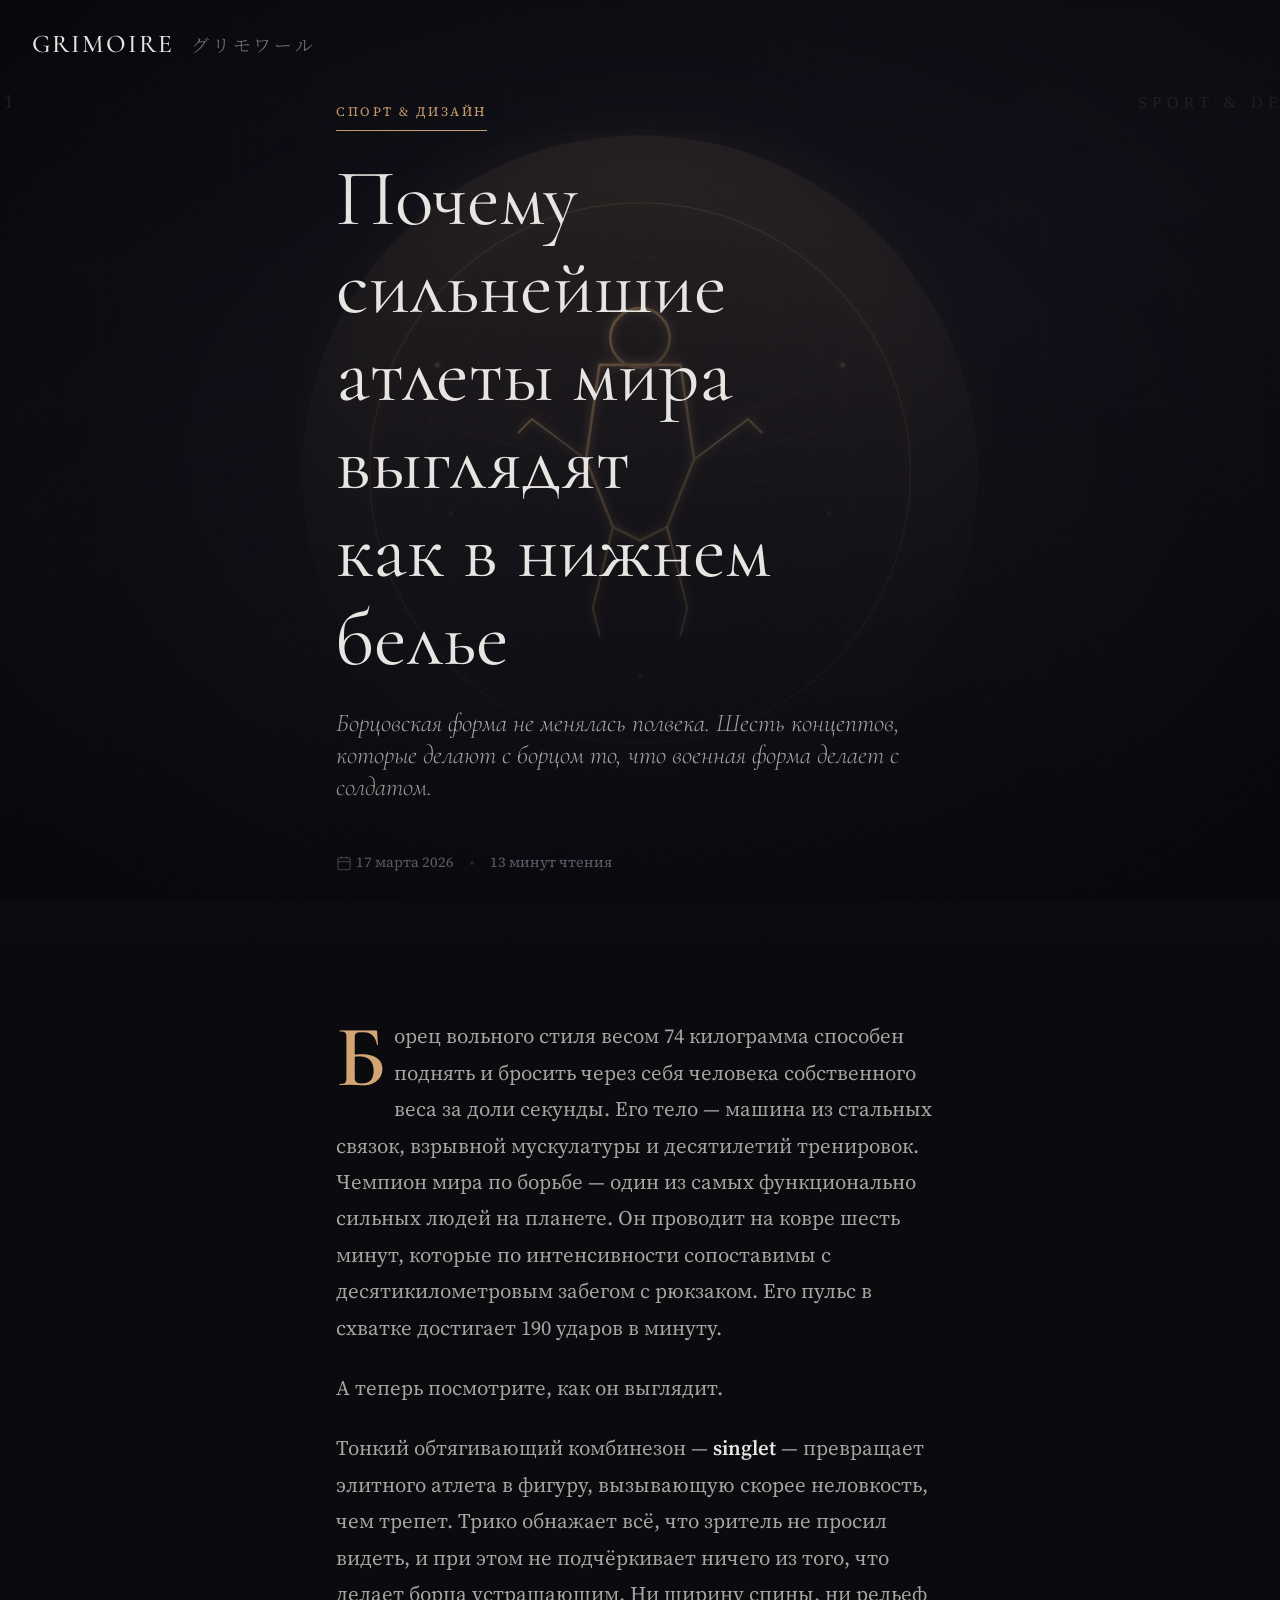
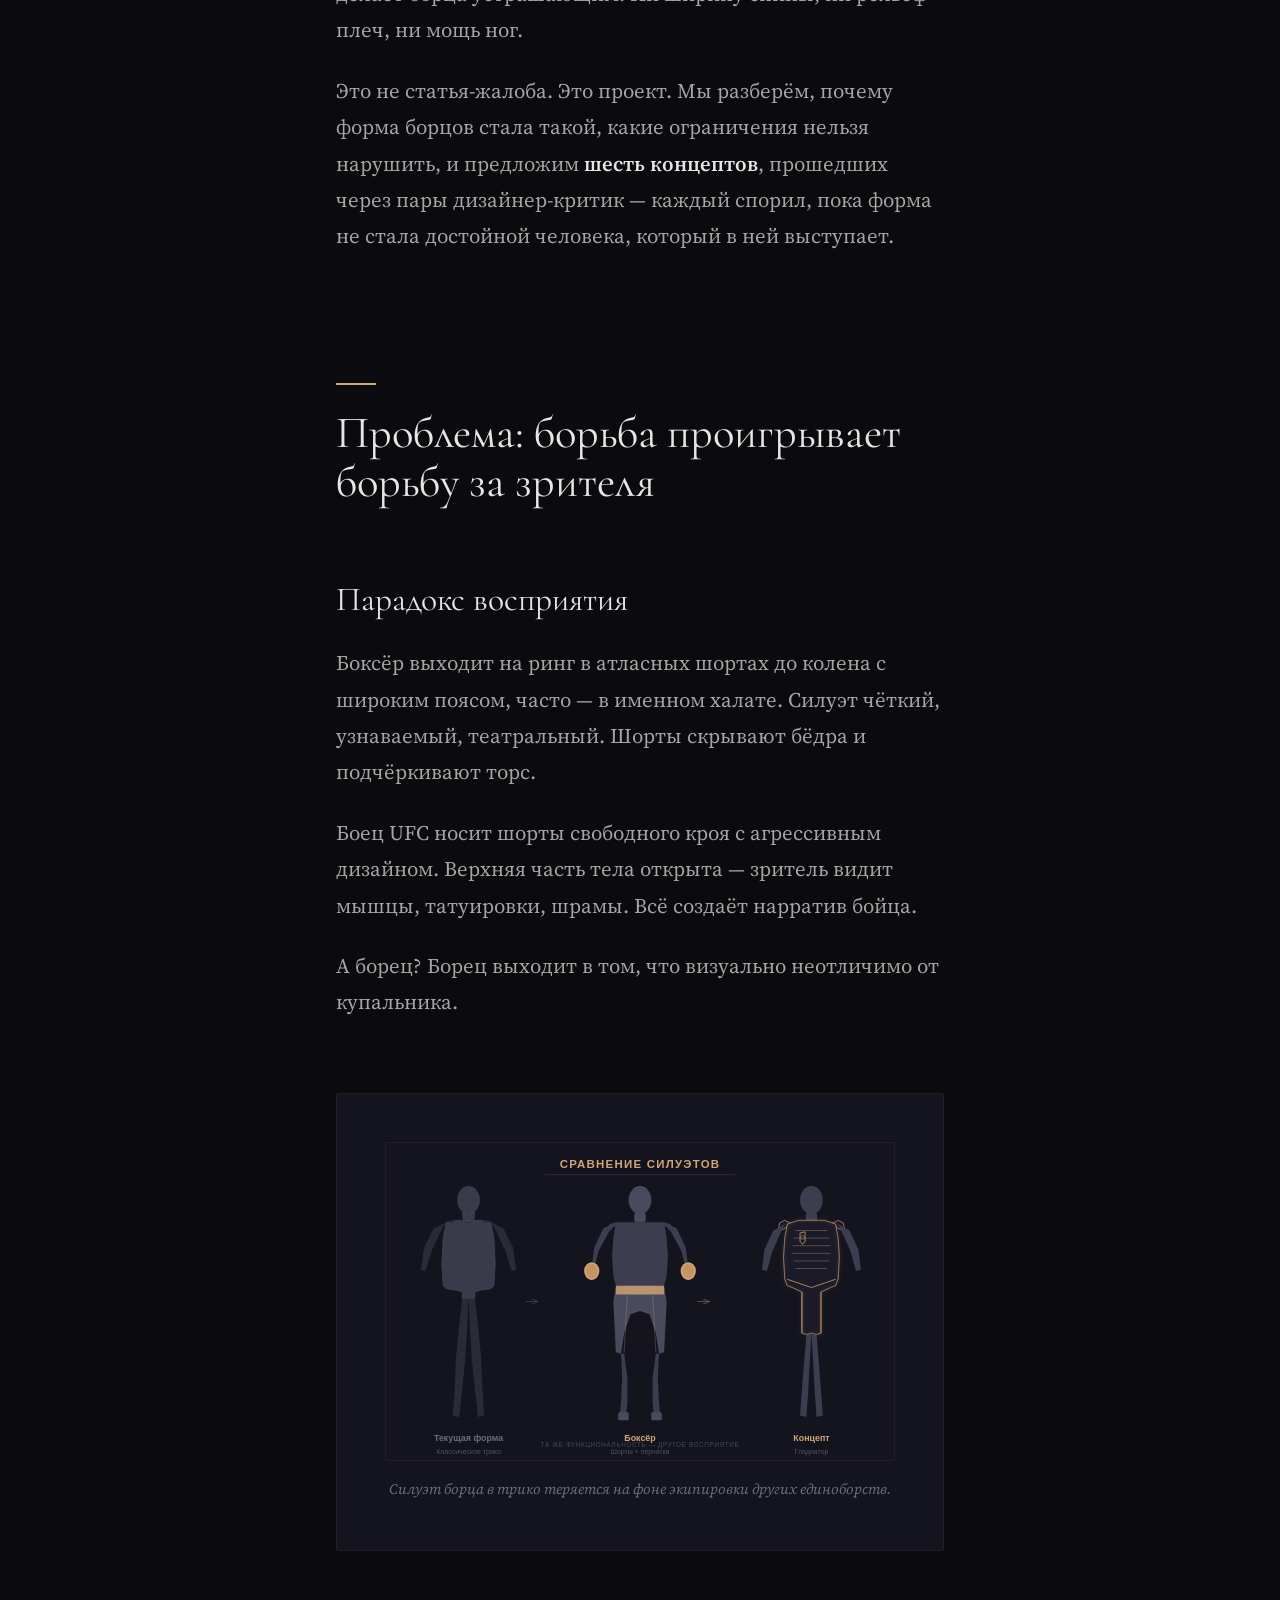
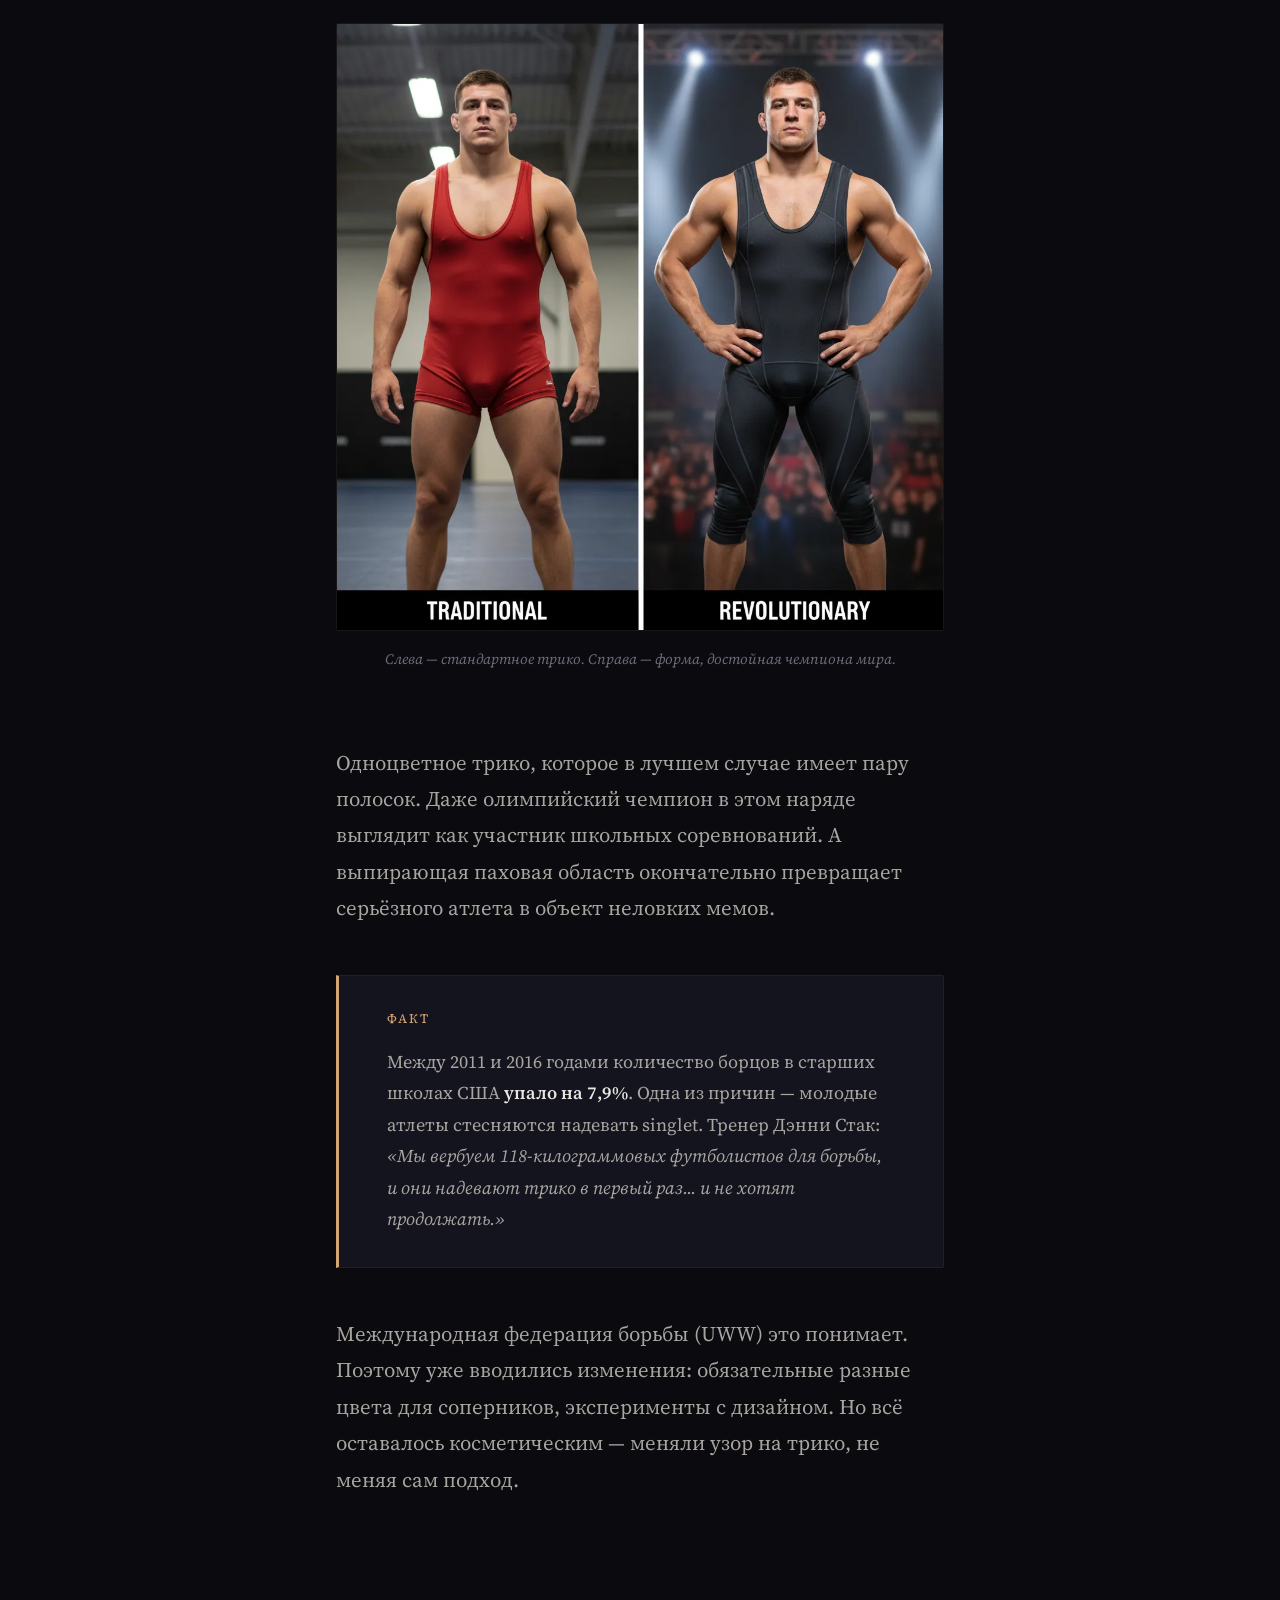
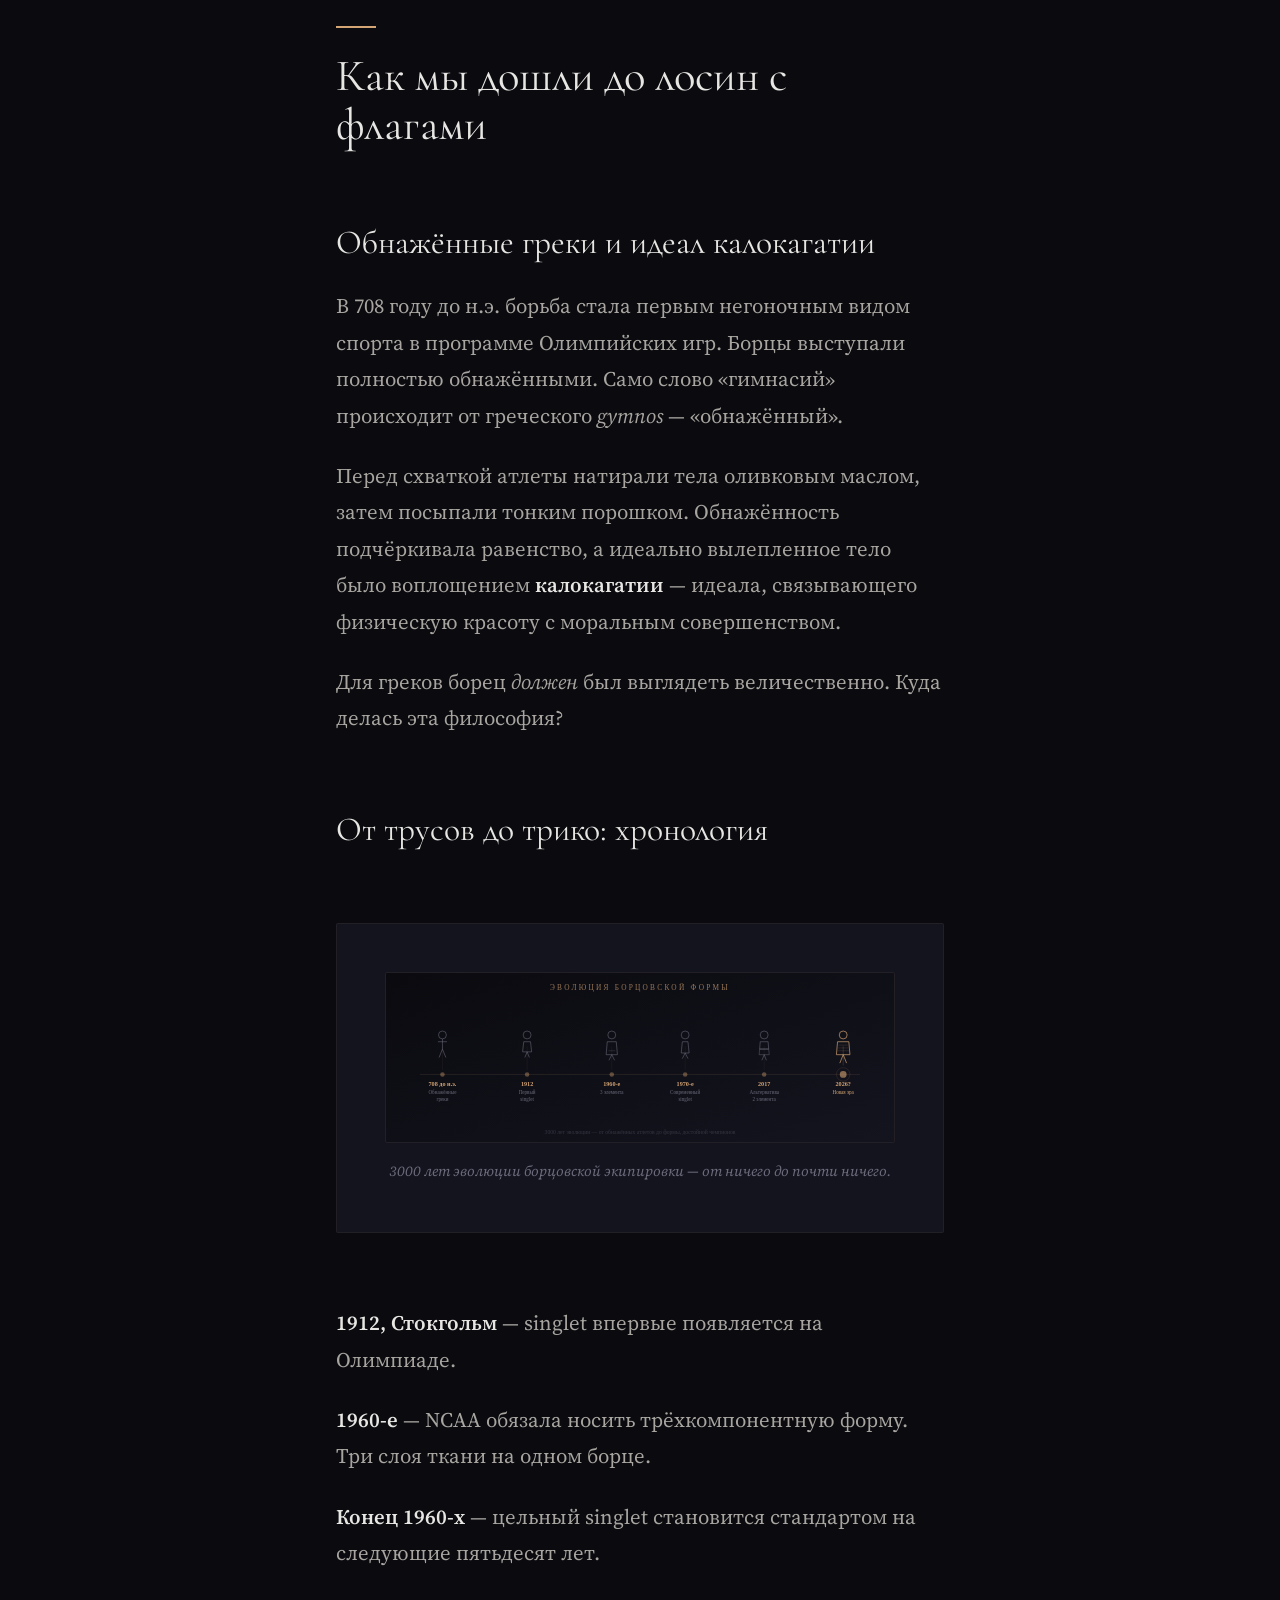
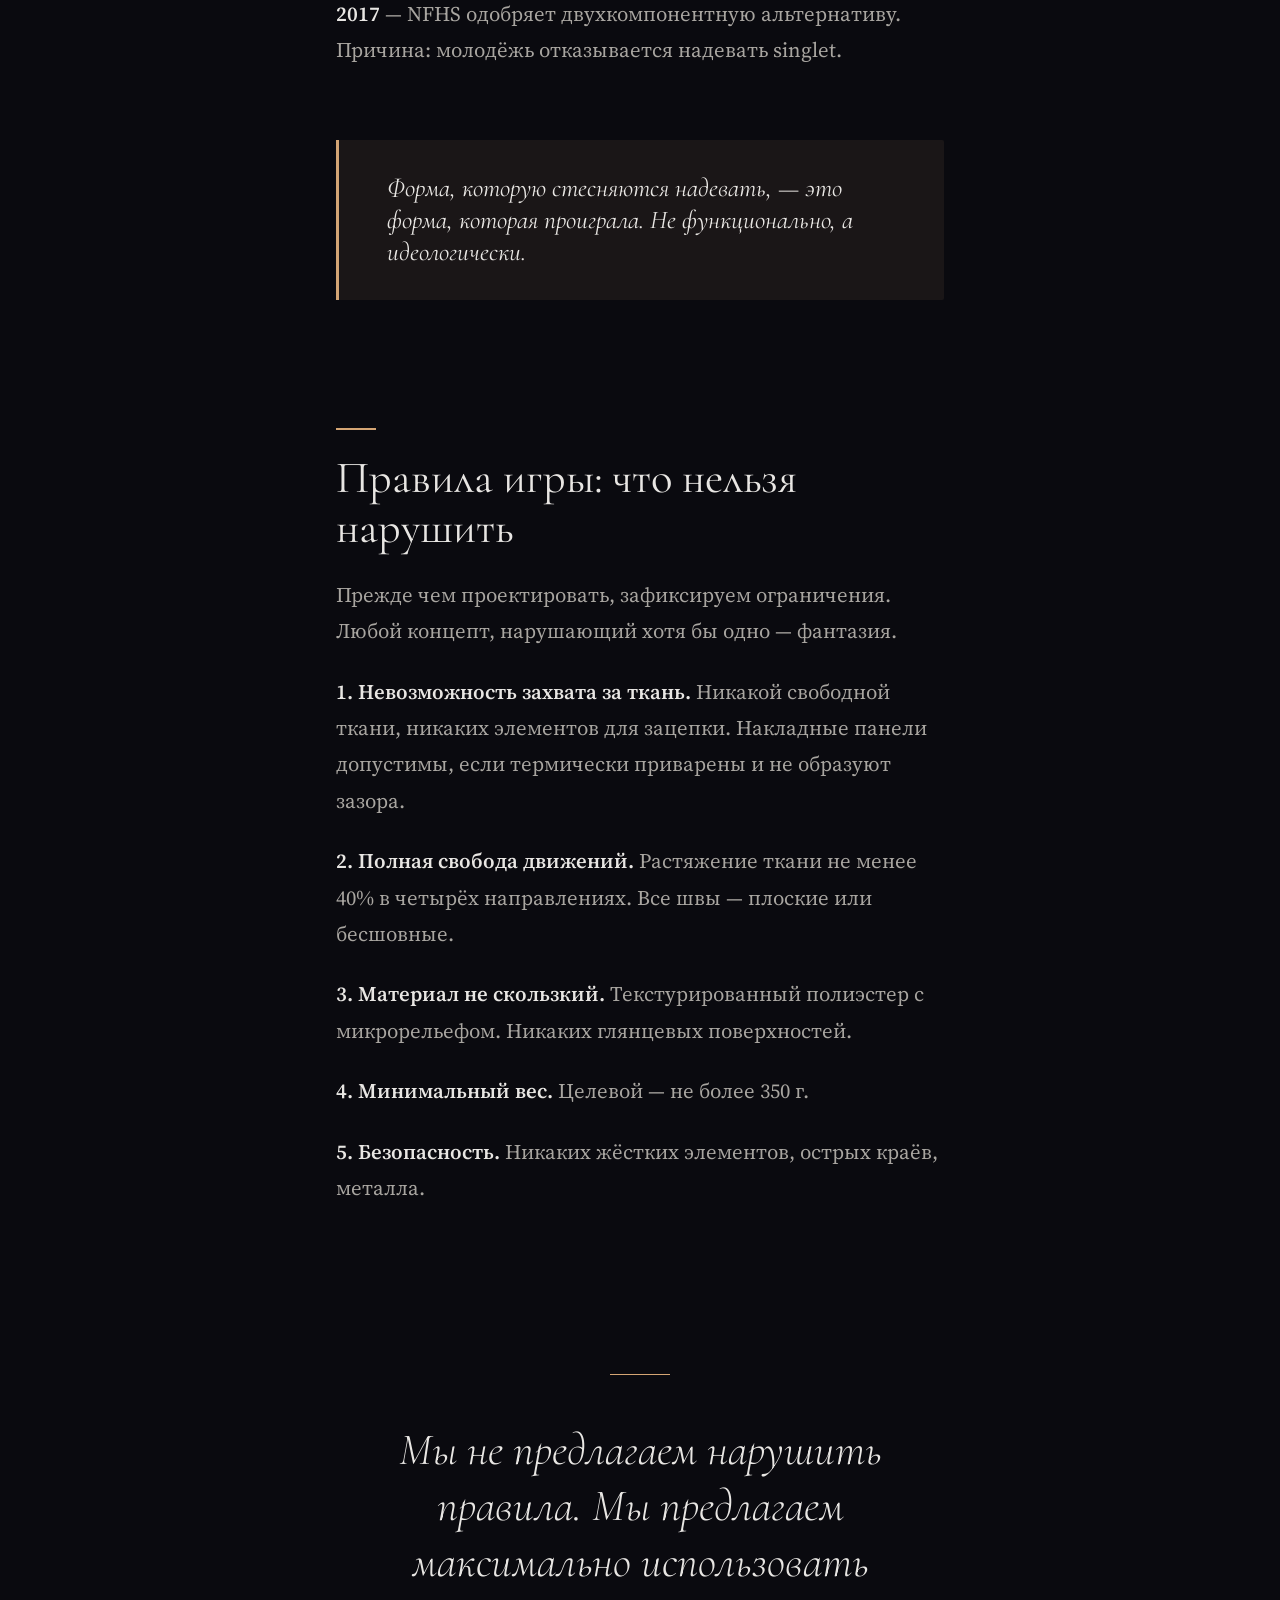
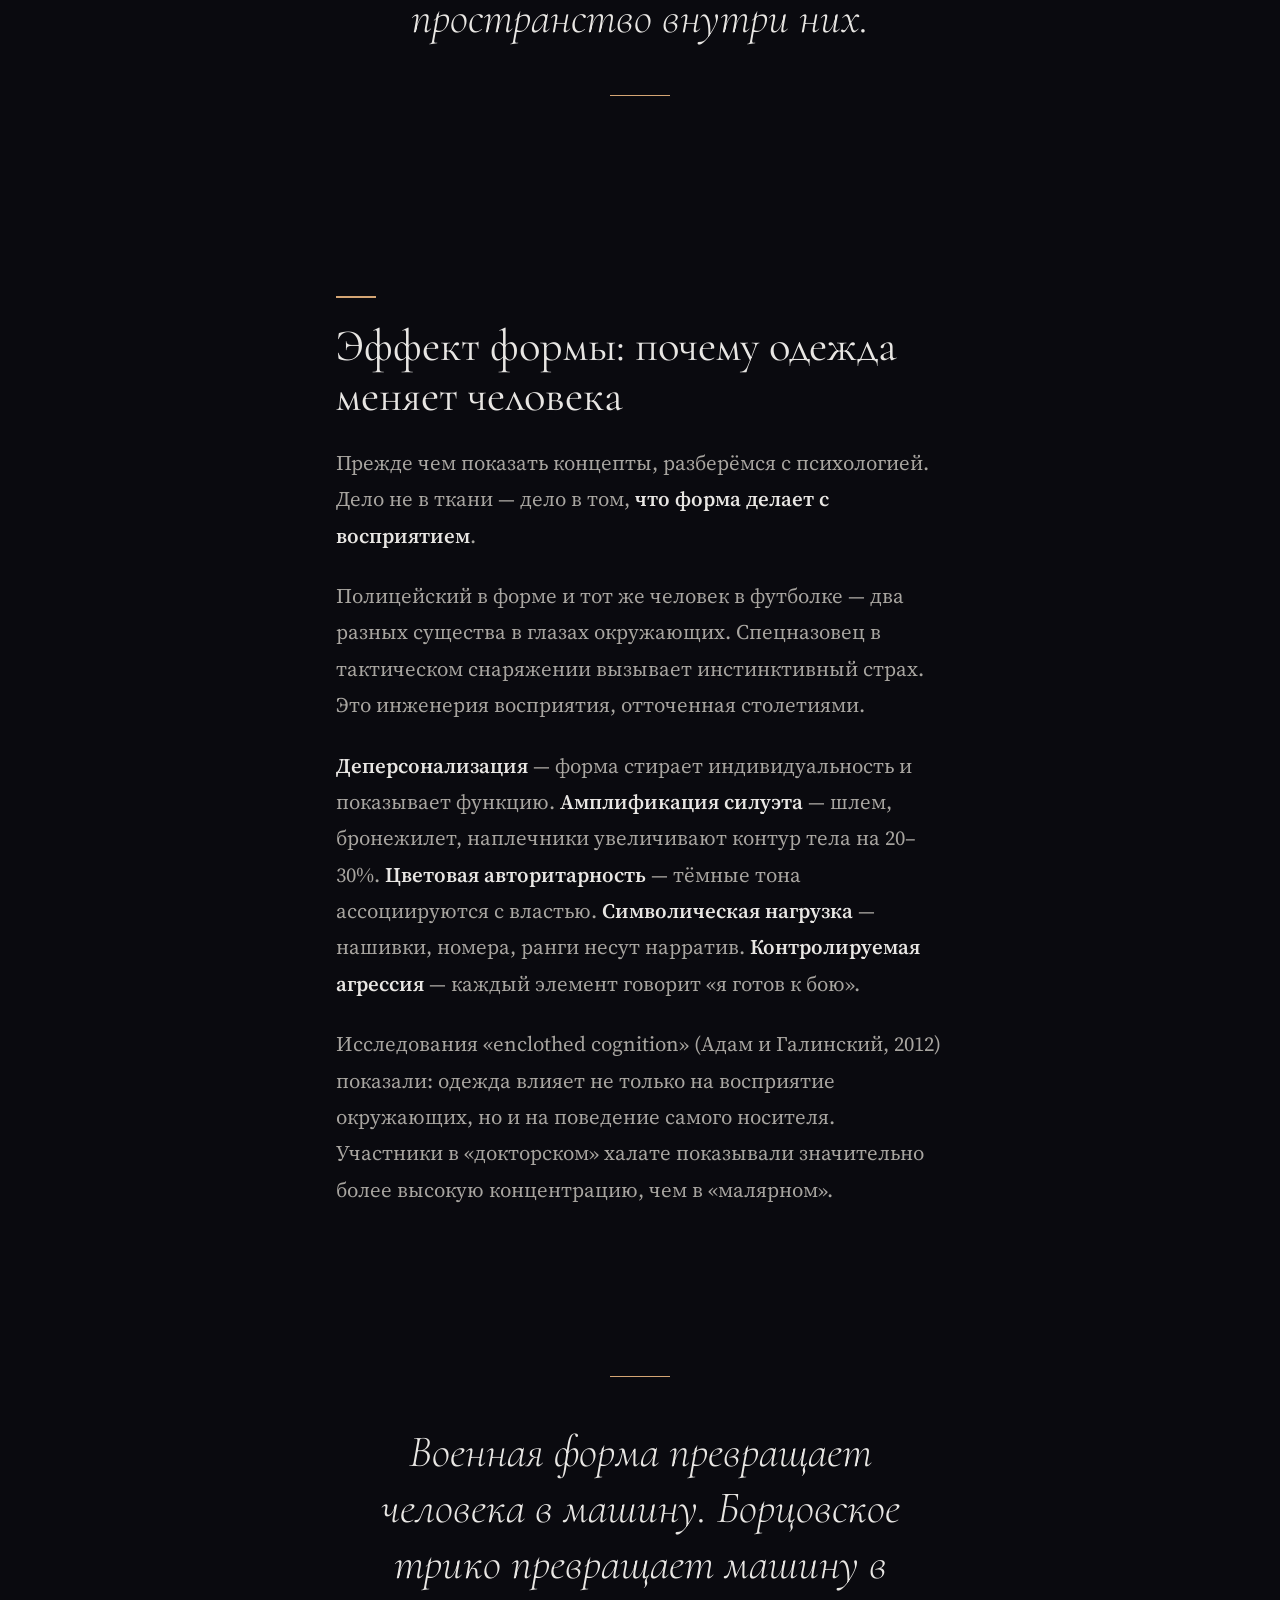
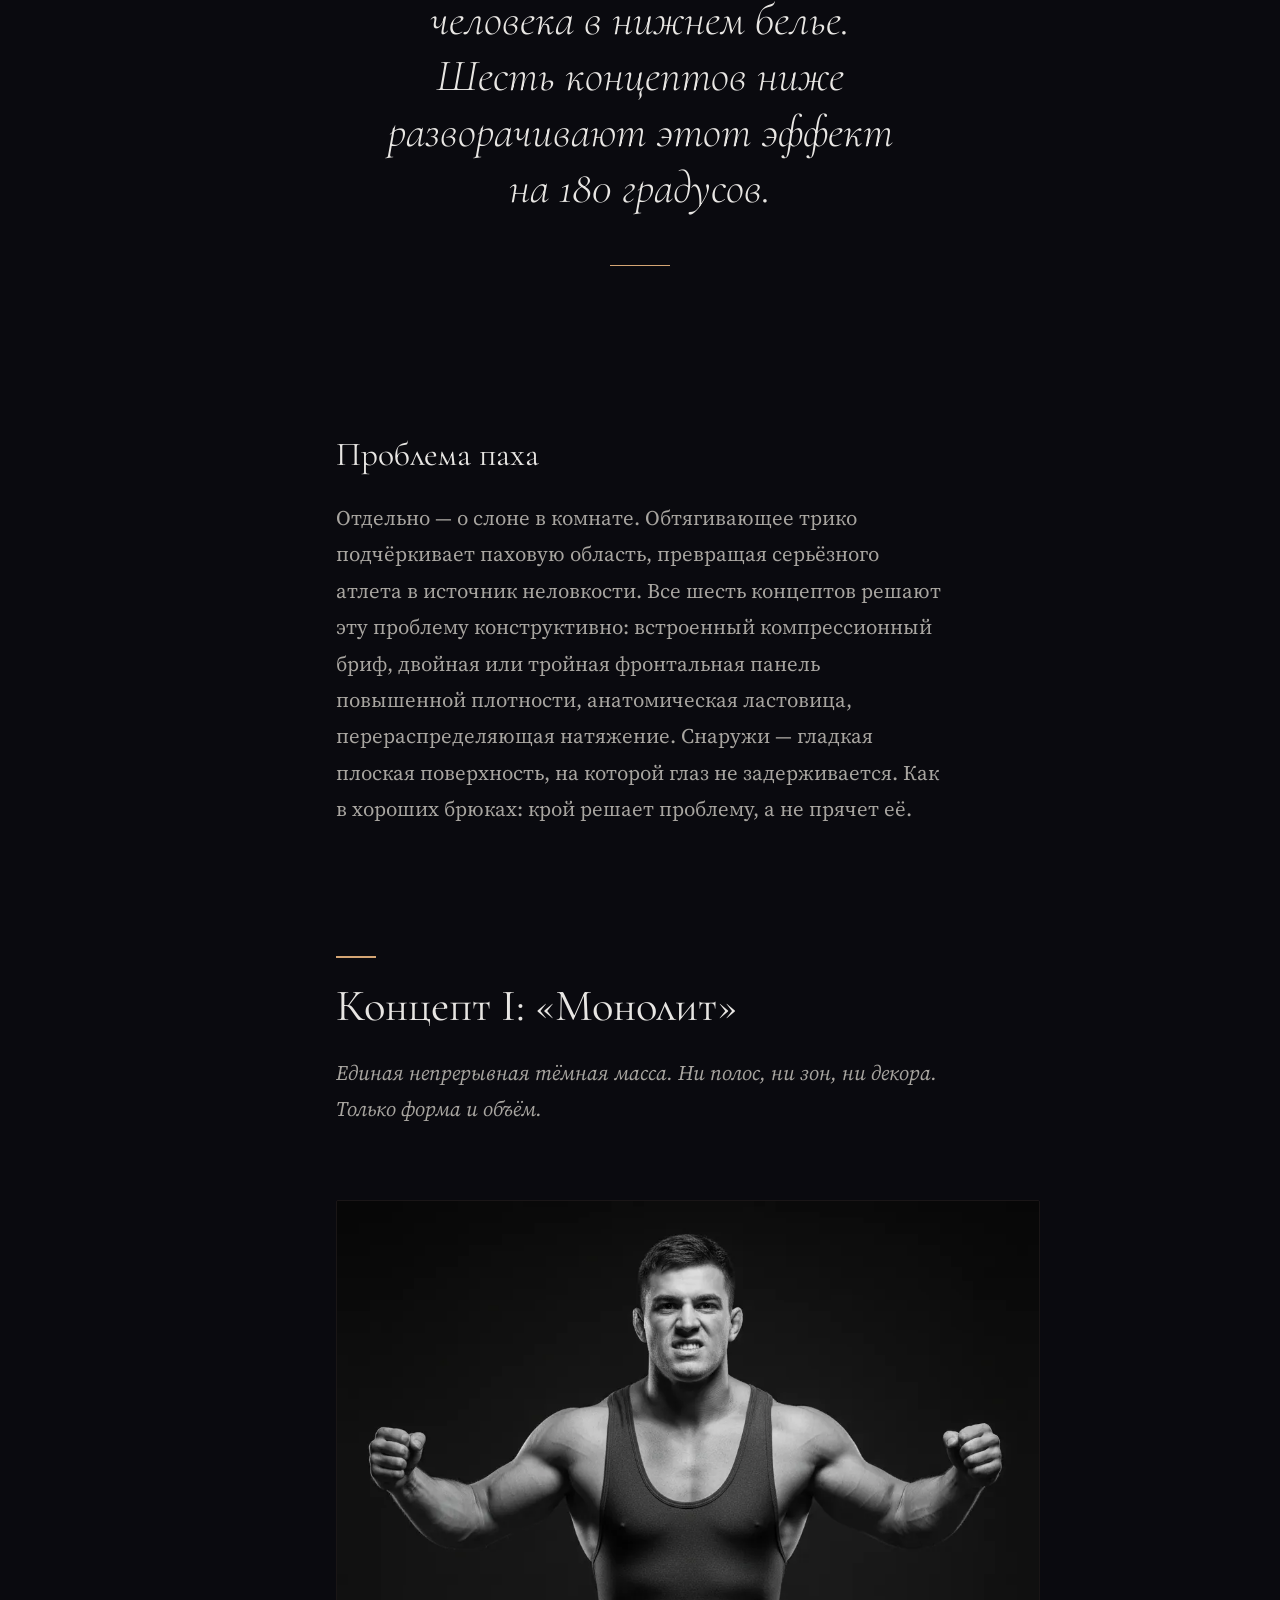
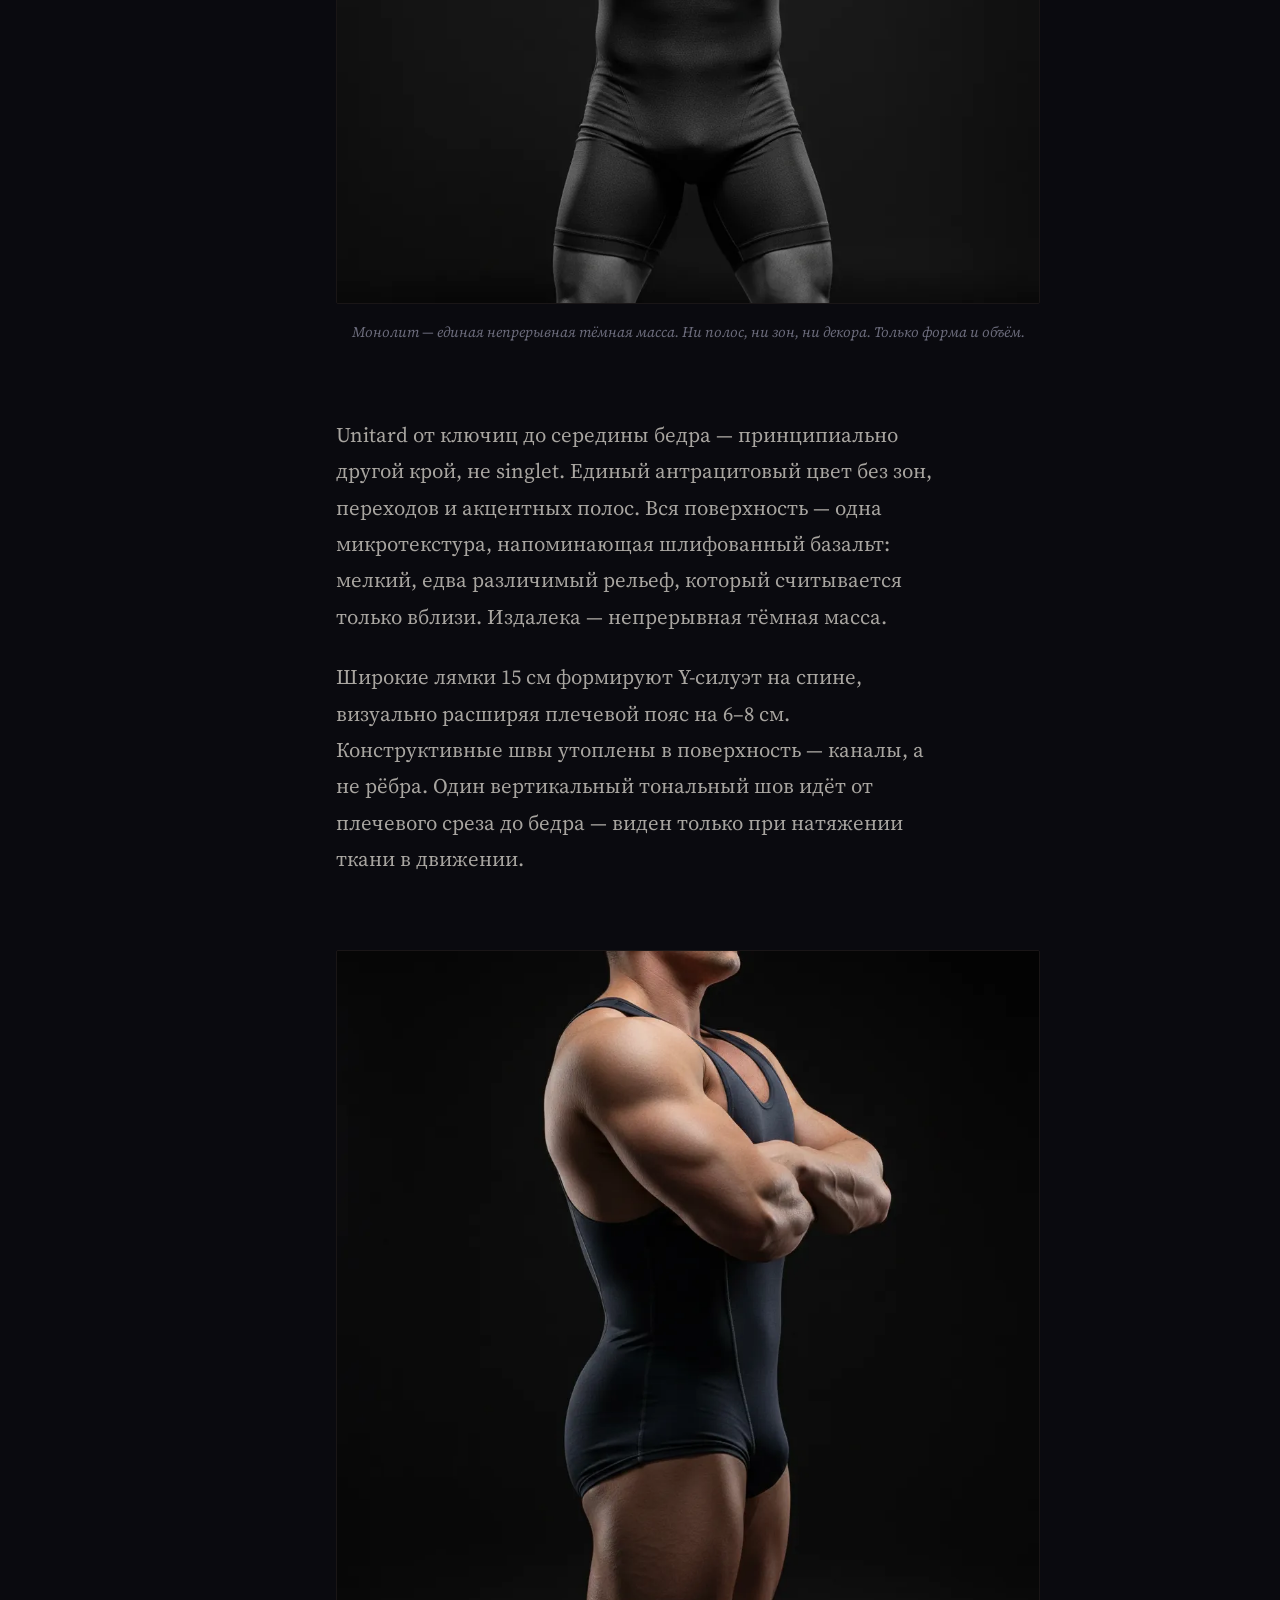
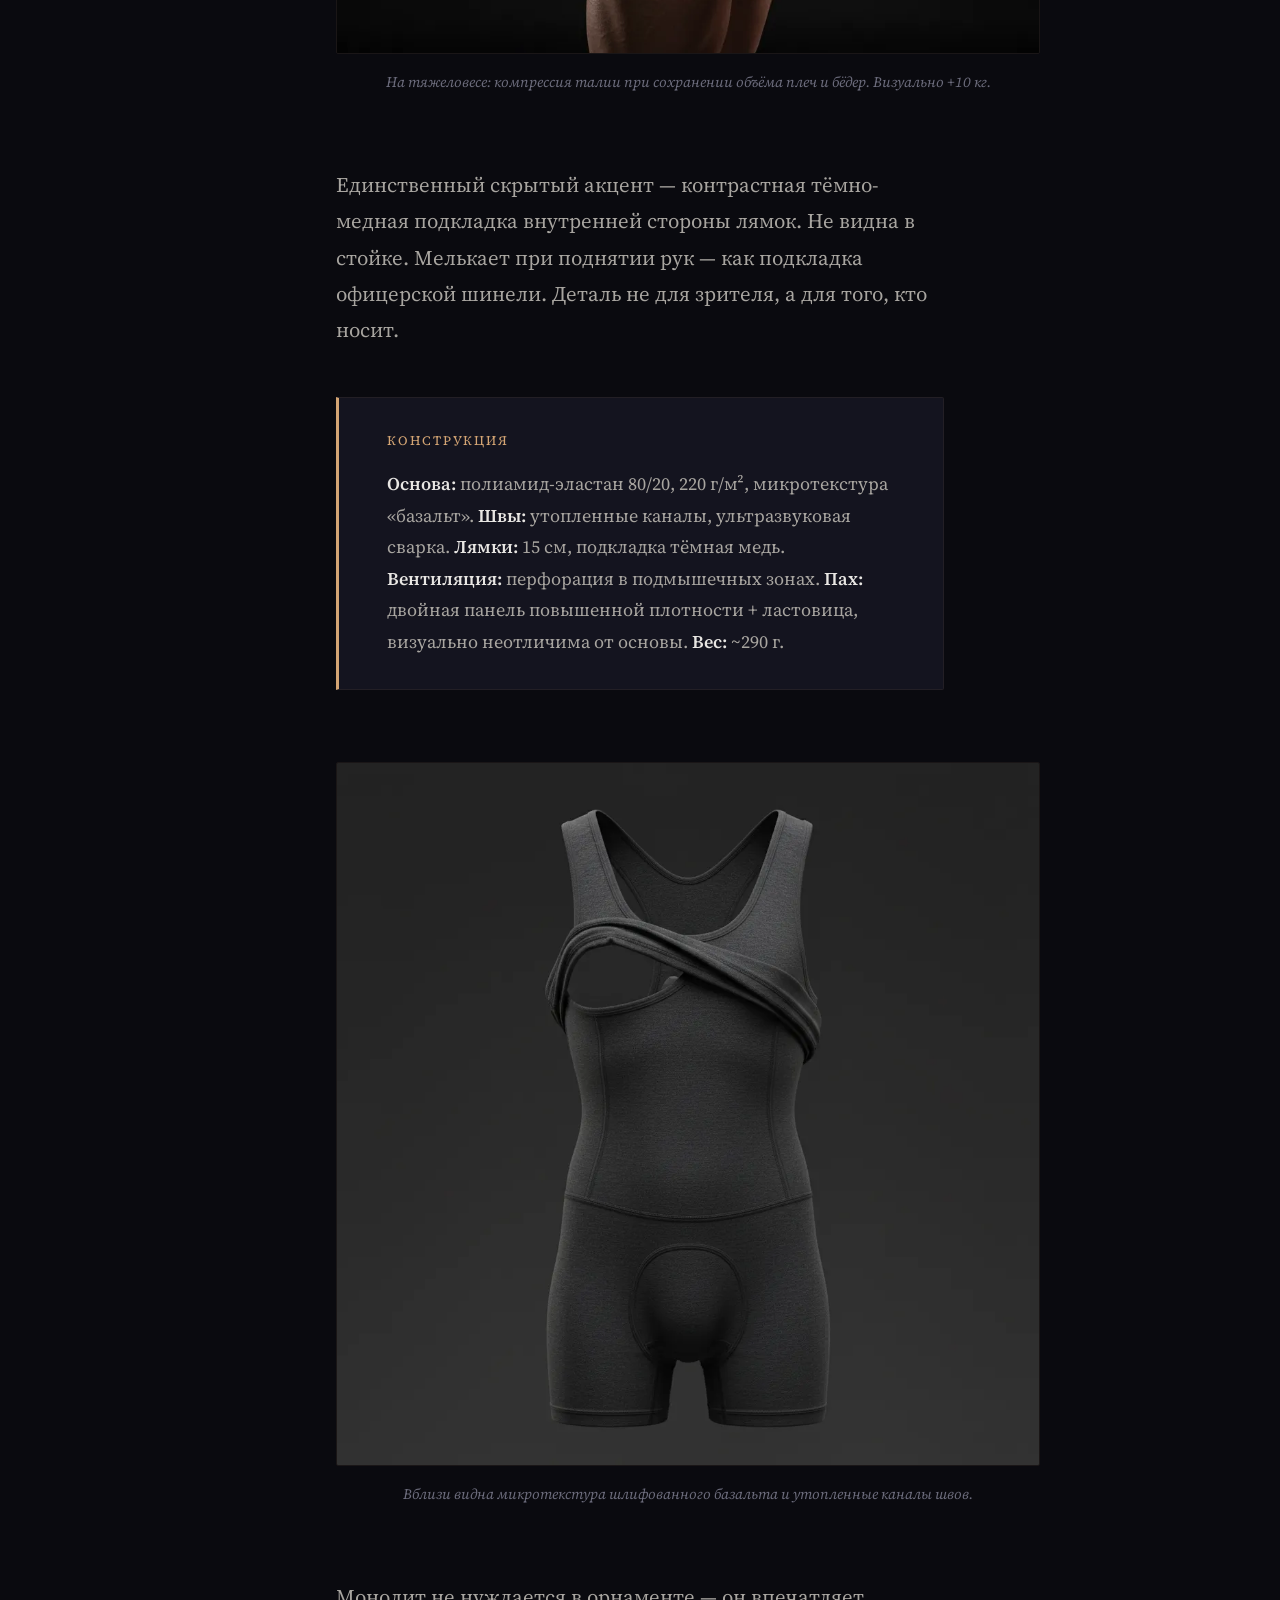
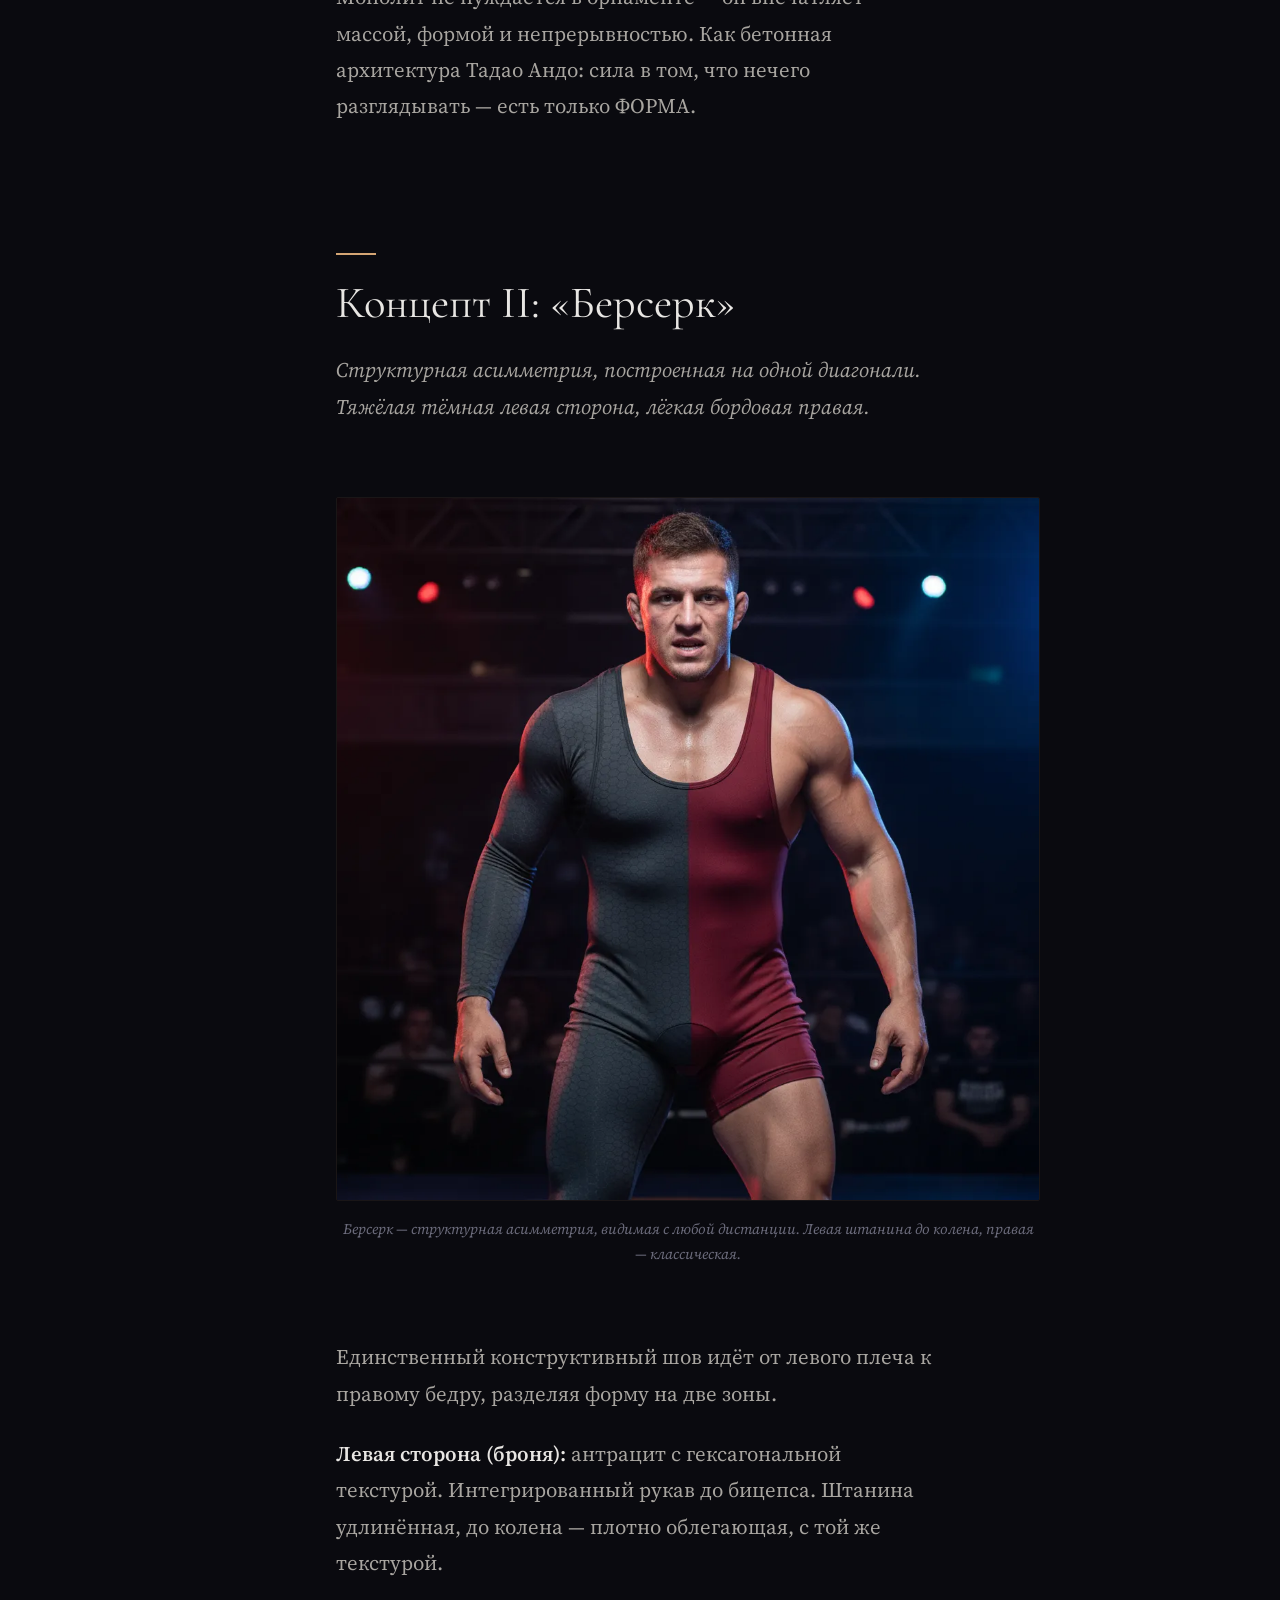
==== commit c4baee21: "fix: remove broken navbar scroll-hide and clean up unused CSS Remove JS-based nav auto-hide that cau" ====
--- a/articles/wrestling-uniform-revolution/index.html
+++ b/articles/wrestling-uniform-revolution/index.html
@@ -1,8 +1,8 @@
 <!DOCTYPE html>
-<html lang="ru" data-theme="dark">
+<html lang="ru">
 <head>
   <meta charset="UTF-8">
-  <meta name="viewport" content="width=device-width, initial-scale=1.0">
+  <meta name="viewport" content="width=device-width, initial-scale=1.0, viewport-fit=cover">
   <title>Почему сильнейшие атлеты мира выглядят как в нижнем белье — Grimoire</title>
   <meta name="description" content="Чемпион мира по борьбе — один из самых мощных людей на планете. Но его форма не передаёт и десятой доли этой мощи. 6 революционных концептов — от монолитного unitard до асимметричного Берсерка.">
   <meta property="og:title" content="Почему сильнейшие атлеты мира выглядят как в нижнем белье — Grimoire">
@@ -10,7 +10,14 @@
   <meta property="og:type" content="article">
   <meta property="og:image" content="https://luvor.github.io/grimoire/articles/wrestling-uniform-revolution/cover.svg">
   <meta property="og:url" content="https://luvor.github.io/grimoire/articles/wrestling-uniform-revolution/">
-  <link rel="icon" href="data:image/svg+xml,<svg xmlns='http://www.w3.org/2000/svg' viewBox='0 0 100 100'><text y='.9em' font-size='90'>📖</text></svg>">
+  <!-- PWA -->
+  <meta name="theme-color" content="#0a0a0f">
+  <meta name="apple-mobile-web-app-capable" content="yes">
+  <meta name="apple-mobile-web-app-status-bar-style" content="black-translucent">
+  <meta name="apple-mobile-web-app-title" content="Grimoire">
+  <link rel="manifest" href="../../manifest.webmanifest">
+  <link rel="apple-touch-icon" href="../../assets/images/apple-touch-icon.png">
+  <link rel="icon" href="../../assets/images/icon.svg" type="image/svg+xml">
   <link rel="stylesheet" href="../../assets/css/main.css">
   <link rel="stylesheet" href="../../assets/css/article.css">
   <style>
@@ -28,11 +35,6 @@
     <a href="../../" class="nav-logo">
       Grimoire <span>グリモワール</span>
     </a>
-    <div class="nav-actions">
-      <button class="theme-toggle" aria-label="Переключить тему" aria-pressed="false" role="switch">
-        <span class="sr-only">Тёмная / Светлая тема</span>
-      </button>
-    </div>
   </nav>
 
   <!-- Article Hero -->
@@ -450,5 +452,10 @@
 
   <script src="../../assets/js/main.js"></script>
   <script src="../../assets/js/article.js"></script>
+  <script>
+    if ('serviceWorker' in navigator) {
+      navigator.serviceWorker.register('../../sw.js', { scope: '/grimoire/' }).catch(() => {});
+    }
+  </script>
 </body>
 </html>
--- a/assets/css/main.css
+++ b/assets/css/main.css
@@ -6,7 +6,7 @@
 /* ── Fonts ─────────────────────────────────────────── */
 @import url('https://fonts.googleapis.com/css2?family=Cormorant+Garamond:ital,wght@0,300;0,400;0,500;0,600;0,700;1,300;1,400;1,500&family=Source+Serif+4:ital,opsz,wght@0,8..60,300;0,8..60,400;0,8..60,500;0,8..60,600;1,8..60,300;1,8..60,400;1,8..60,500&family=JetBrains+Mono:wght@400;500&family=Noto+Serif+JP:wght@400;500;700&display=swap');
 
-/* ── Custom Properties: Dark Theme (default) ─────── */
+/* ── Custom Properties ────────────────────────────── */
 :root {
   /* Typography */
   --font-display: 'Cormorant Garamond', 'Noto Serif JP', Georgia, serif;
@@ -63,10 +63,8 @@
   --z-nav: 100;
   --z-overlay: 1000;
   --z-modal: 10000;
-}
-
-/* ── Dark Theme Colors ─────────────────────────────── */
-[data-theme="dark"], :root {
+
+  /* Colors (Dark theme) */
   --color-bg: #0a0a0f;
   --color-bg-warm: #0d0c11;
   --color-surface: #14141f;
@@ -90,30 +88,6 @@
   --vignette: radial-gradient(ellipse at center, transparent 50%, rgba(0, 0, 0, 0.4) 100%);
 }
 
-/* ── Light Theme Colors ────────────────────────────── */
-[data-theme="light"] {
-  --color-bg: #faf8f5;
-  --color-bg-warm: #f5f0ea;
-  --color-surface: #ffffff;
-  --color-surface-raised: #ffffff;
-  --color-surface-hover: #f0ece6;
-  --color-border: rgba(139, 94, 60, 0.12);
-  --color-border-subtle: rgba(0, 0, 0, 0.06);
-  --color-text: #1a1a2e;
-  --color-text-secondary: #4a4a5a;
-  --color-text-muted: #8a8a96;
-  --color-accent: #8b5e3c;
-  --color-accent-dim: rgba(139, 94, 60, 0.1);
-  --color-accent-hover: #6b4226;
-  --color-accent-secondary: #6b4226;
-  --color-highlight: rgba(139, 94, 60, 0.06);
-
-  --grain-opacity: 0.015;
-  --glow-color: rgba(139, 94, 60, 0.04);
-  --shadow-color: rgba(0, 0, 0, 0.08);
-  --vignette: radial-gradient(ellipse at center, transparent 60%, rgba(0, 0, 0, 0.06) 100%);
-}
-
 /* ── Reset & Base ──────────────────────────────────── */
 *, *::before, *::after {
   margin: 0;
@@ -140,6 +114,11 @@
               color var(--duration-slow) var(--ease-out);
   overflow-x: hidden;
   min-height: 100vh;
+  min-height: 100dvh;
+  /* Disable tap highlight on mobile */
+  -webkit-tap-highlight-color: transparent;
+  /* Prevent pull-to-refresh in standalone PWA */
+  overscroll-behavior-y: contain;
 }
 
 /* Film grain overlay */
@@ -162,7 +141,7 @@
   inset: 0;
   background: var(--vignette);
   pointer-events: none;
-  z-index: calc(var(--z-nav) - 1);
+  z-index: var(--z-above);
 }
 
 ::selection {
@@ -194,18 +173,26 @@
   right: 0;
   z-index: var(--z-nav);
   padding: var(--space-lg) var(--space-xl);
+  padding-top: calc(var(--space-lg) + env(safe-area-inset-top, 0px));
+  padding-left: calc(var(--space-xl) + env(safe-area-inset-left, 0px));
+  padding-right: calc(var(--space-xl) + env(safe-area-inset-right, 0px));
   display: flex;
   justify-content: space-between;
   align-items: center;
-  transition: all var(--duration-normal) var(--ease-out);
-  mix-blend-mode: difference;
+  transition: padding var(--duration-normal) var(--ease-out),
+              background-color var(--duration-normal) var(--ease-out),
+              border-color var(--duration-normal) var(--ease-out),
+              backdrop-filter var(--duration-normal) var(--ease-out);
+  will-change: padding, background-color;
 }
 
 .site-nav.scrolled {
-  mix-blend-mode: normal;
   background: rgba(10, 10, 15, 0.95);
   border-bottom: 1px solid var(--color-border);
   padding: var(--space-md) var(--space-xl);
+  padding-top: calc(var(--space-md) + env(safe-area-inset-top, 0px));
+  padding-left: calc(var(--space-xl) + env(safe-area-inset-left, 0px));
+  padding-right: calc(var(--space-xl) + env(safe-area-inset-right, 0px));
 }
 
 @supports (backdrop-filter: blur(1px)) {
@@ -213,16 +200,6 @@
     background: rgba(10, 10, 15, 0.85);
     backdrop-filter: blur(20px) saturate(1.4);
     -webkit-backdrop-filter: blur(20px) saturate(1.4);
-  }
-}
-
-[data-theme="light"] .site-nav.scrolled {
-  background: rgba(250, 248, 245, 0.95);
-}
-
-@supports (backdrop-filter: blur(1px)) {
-  [data-theme="light"] .site-nav.scrolled {
-    background: rgba(250, 248, 245, 0.85);
   }
 }
 
@@ -243,59 +220,19 @@
   letter-spacing: 0.15em;
 }
 
-.nav-actions {
-  display: flex;
-  align-items: center;
-  gap: var(--space-lg);
-}
-
-/* Theme Toggle */
-.theme-toggle {
-  position: relative;
-  width: 44px;
-  height: 24px;
-  background: rgba(255, 255, 255, 0.1);
-  border: 1px solid rgba(255, 255, 255, 0.15);
-  border-radius: 12px;
-  cursor: pointer;
-  transition: all var(--duration-normal) var(--ease-out);
-  -webkit-appearance: none;
-  appearance: none;
-  outline: none;
-}
-
-.theme-toggle::after {
-  content: '';
-  position: absolute;
-  top: 2px;
-  left: 2px;
-  width: 18px;
-  height: 18px;
-  border-radius: 50%;
-  background: #e8e6e3;
-  transition: all var(--duration-normal) var(--ease-out);
-  box-shadow: 0 1px 3px rgba(0, 0, 0, 0.3);
-}
-
-.theme-toggle[aria-pressed="true"]::after {
-  transform: translateX(20px);
-  background: #1a1a2e;
-}
-
-.theme-toggle:hover {
-  border-color: rgba(255, 255, 255, 0.3);
-}
-
 /* ── Hero Section ──────────────────────────────────── */
 .hero {
   position: relative;
   min-height: 100vh;
+  min-height: 100dvh;
   display: flex;
   flex-direction: column;
   align-items: center;
   justify-content: center;
   text-align: center;
   padding: var(--space-4xl) var(--space-xl);
+  padding-top: calc(var(--space-4xl) + env(safe-area-inset-top, 0px));
+  padding-bottom: calc(var(--space-4xl) + env(safe-area-inset-bottom, 0px));
   overflow: hidden;
 }
 
@@ -405,7 +342,7 @@
 
 .hero-scroll-hint {
   position: absolute;
-  bottom: var(--space-2xl);
+  bottom: calc(var(--space-2xl) + env(safe-area-inset-bottom, 0px));
   left: 50%;
   transform: translateX(-50%);
   display: flex;
@@ -582,10 +519,6 @@
   z-index: var(--z-base);
 }
 
-[data-theme="light"] .card-category {
-  background: rgba(255, 255, 255, 0.85);
-}
-
 .card-content {
   padding: var(--space-xl) var(--space-xl) var(--space-2xl);
 }
@@ -695,6 +628,9 @@
 .site-footer {
   position: relative;
   padding: var(--space-4xl) var(--space-xl) var(--space-2xl);
+  padding-bottom: calc(var(--space-2xl) + env(safe-area-inset-bottom, 0px));
+  padding-left: calc(var(--space-xl) + env(safe-area-inset-left, 0px));
+  padding-right: calc(var(--space-xl) + env(safe-area-inset-right, 0px));
   text-align: center;
   border-top: 1px solid var(--color-border);
 }
@@ -721,6 +657,9 @@
   color: var(--color-text-muted);
   letter-spacing: 0.05em;
   transition: color var(--duration-fast) var(--ease-out);
+  /* Ensure 44px touch target on mobile */
+  padding: var(--space-sm) var(--space-md);
+  margin: calc(var(--space-sm) * -1) calc(var(--space-md) * -1);
 }
 
 .footer-links a:hover {
@@ -796,19 +735,69 @@
 @media (max-width: 767px) {
   .site-nav {
     padding: var(--space-md) var(--space-md);
+    padding-top: calc(var(--space-md) + env(safe-area-inset-top, 0px));
+    padding-left: calc(var(--space-md) + env(safe-area-inset-left, 0px));
+    padding-right: calc(var(--space-md) + env(safe-area-inset-right, 0px));
+  }
+
+  .site-nav.scrolled {
+    padding: var(--space-sm) var(--space-md);
+    padding-top: calc(var(--space-sm) + env(safe-area-inset-top, 0px));
+    padding-left: calc(var(--space-md) + env(safe-area-inset-left, 0px));
+    padding-right: calc(var(--space-md) + env(safe-area-inset-right, 0px));
+  }
+
+  .nav-logo {
+    font-size: var(--text-lg);
+  }
+
+  .nav-logo span {
+    display: none;
   }
 
   .hero {
     padding: var(--space-3xl) var(--space-md);
+    padding-top: calc(var(--space-3xl) + env(safe-area-inset-top, 0px));
+    min-height: 100dvh;
+  }
+
+  .hero-description {
+    font-size: var(--text-sm);
   }
 
   .articles-grid {
-    padding: 0 var(--space-md) var(--space-3xl);
+    padding: 0 calc(var(--space-md) + env(safe-area-inset-right, 0px)) var(--space-3xl) calc(var(--space-md) + env(safe-area-inset-left, 0px));
     gap: var(--space-xl);
   }
 
   .card-content {
     padding: var(--space-lg);
+  }
+
+  .articles-grid .article-card:first-child .card-content {
+    padding: var(--space-xl);
+  }
+
+  .articles-grid .article-card:first-child .card-title {
+    font-size: var(--text-2xl);
+  }
+
+}
+
+/* ── Standalone PWA mode ──────────────────────────── */
+@media (display-mode: standalone) {
+  /* Extra top padding when running as installed app */
+  .site-nav {
+    padding-top: calc(var(--space-lg) + env(safe-area-inset-top, 0px));
+  }
+
+  .site-nav.scrolled {
+    padding-top: calc(var(--space-md) + env(safe-area-inset-top, 0px));
+  }
+
+  /* Prevent overscroll bounce */
+  body {
+    overscroll-behavior: none;
   }
 }
 
@@ -817,7 +806,6 @@
   body::before,
   body::after,
   .site-nav,
-  .theme-toggle,
   .hero-scroll-hint {
     display: none !important;
   }
--- a/assets/css/article.css
+++ b/assets/css/article.css
@@ -6,7 +6,7 @@
 /* ── Reading Progress Bar ──────────────────────────── */
 .reading-progress {
   position: fixed;
-  top: 0;
+  top: env(safe-area-inset-top, 0px);
   left: 0;
   width: 0%;
   height: 2px;
@@ -21,6 +21,7 @@
   position: relative;
   width: 100%;
   min-height: 70vh;
+  min-height: 70dvh;
   display: flex;
   align-items: flex-end;
   overflow: hidden;
@@ -47,15 +48,6 @@
     var(--color-bg) 0%,
     rgba(10, 10, 15, 0.7) 40%,
     rgba(10, 10, 15, 0.3) 100%
-  );
-}
-
-[data-theme="light"] .article-hero-image::after {
-  background: linear-gradient(
-    to top,
-    var(--color-bg) 0%,
-    rgba(250, 248, 245, 0.7) 40%,
-    rgba(250, 248, 245, 0.3) 100%
   );
 }
 
@@ -458,8 +450,9 @@
 
 @media (max-width: 767px) {
   .figure-wide {
-    width: calc(100% + var(--space-xl) * 2);
-    margin-left: calc(var(--space-xl) * -1);
+    width: calc(100% + var(--space-md) * 2);
+    margin-left: calc(var(--space-md) * -1);
+    margin-right: calc(var(--space-md) * -1);
   }
 }
 
@@ -691,8 +684,8 @@
 /* ── Back to top ───────────────────────────────────── */
 .back-to-top {
   position: fixed;
-  bottom: var(--space-xl);
-  right: var(--space-xl);
+  bottom: calc(var(--space-xl) + env(safe-area-inset-bottom, 0px));
+  right: calc(var(--space-xl) + env(safe-area-inset-right, 0px));
   width: 44px;
   height: 44px;
   display: flex;
@@ -724,6 +717,101 @@
   height: 18px;
 }
 
+/* ── Mobile Article Styles ─────────────────────────── */
+@media (max-width: 767px) {
+  .article-hero {
+    min-height: 50vh;
+    min-height: 50dvh;
+  }
+
+  .article-hero-content {
+    padding: var(--space-2xl) var(--space-md) var(--space-xl);
+  }
+
+  .article-title {
+    font-size: var(--text-3xl);
+  }
+
+  .article-subtitle {
+    font-size: var(--text-lg);
+  }
+
+  .article-body {
+    padding: var(--space-2xl) var(--space-md);
+    font-size: var(--text-base);
+  }
+
+  .article-body h2 {
+    font-size: var(--text-2xl);
+    margin-top: var(--space-3xl);
+  }
+
+  .article-body h3 {
+    font-size: var(--text-xl);
+  }
+
+  .article-body blockquote {
+    padding: var(--space-md) var(--space-lg);
+    margin: var(--space-2xl) 0;
+  }
+
+  .article-body blockquote p {
+    font-size: var(--text-lg);
+  }
+
+  .pull-quote {
+    padding: var(--space-2xl) var(--space-md);
+    margin: var(--space-3xl) auto;
+  }
+
+  .pull-quote p {
+    font-size: var(--text-2xl);
+  }
+
+  .info-box {
+    padding: var(--space-lg) var(--space-md);
+    margin: var(--space-xl) 0;
+  }
+
+  .article-footer {
+    padding: 0 var(--space-md);
+  }
+
+  .article-tags {
+    gap: var(--space-xs);
+  }
+
+  .diagram {
+    padding: var(--space-md);
+    margin: var(--space-2xl) 0;
+  }
+
+  /* Back-to-top touch-friendly */
+  .back-to-top {
+    width: 48px;
+    height: 48px;
+    bottom: calc(var(--space-md) + env(safe-area-inset-bottom, 0px));
+    right: calc(var(--space-md) + env(safe-area-inset-right, 0px));
+  }
+
+  /* Fix scroll-margin for mobile nav height */
+  .article-body h2,
+  .article-body h3 {
+    scroll-margin-top: calc(4rem + env(safe-area-inset-top, 0px));
+  }
+}
+
+/* ── Standalone PWA article mode ──────────────────── */
+@media (display-mode: standalone) {
+  .article-hero-content {
+    padding-top: calc(var(--space-4xl) + env(safe-area-inset-top, 0px));
+  }
+
+  .back-to-top {
+    bottom: calc(var(--space-xl) + env(safe-area-inset-bottom, 0px));
+  }
+}
+
 /* ── Article Print Styles ──────────────────────────── */
 @media print {
   .reading-progress,
